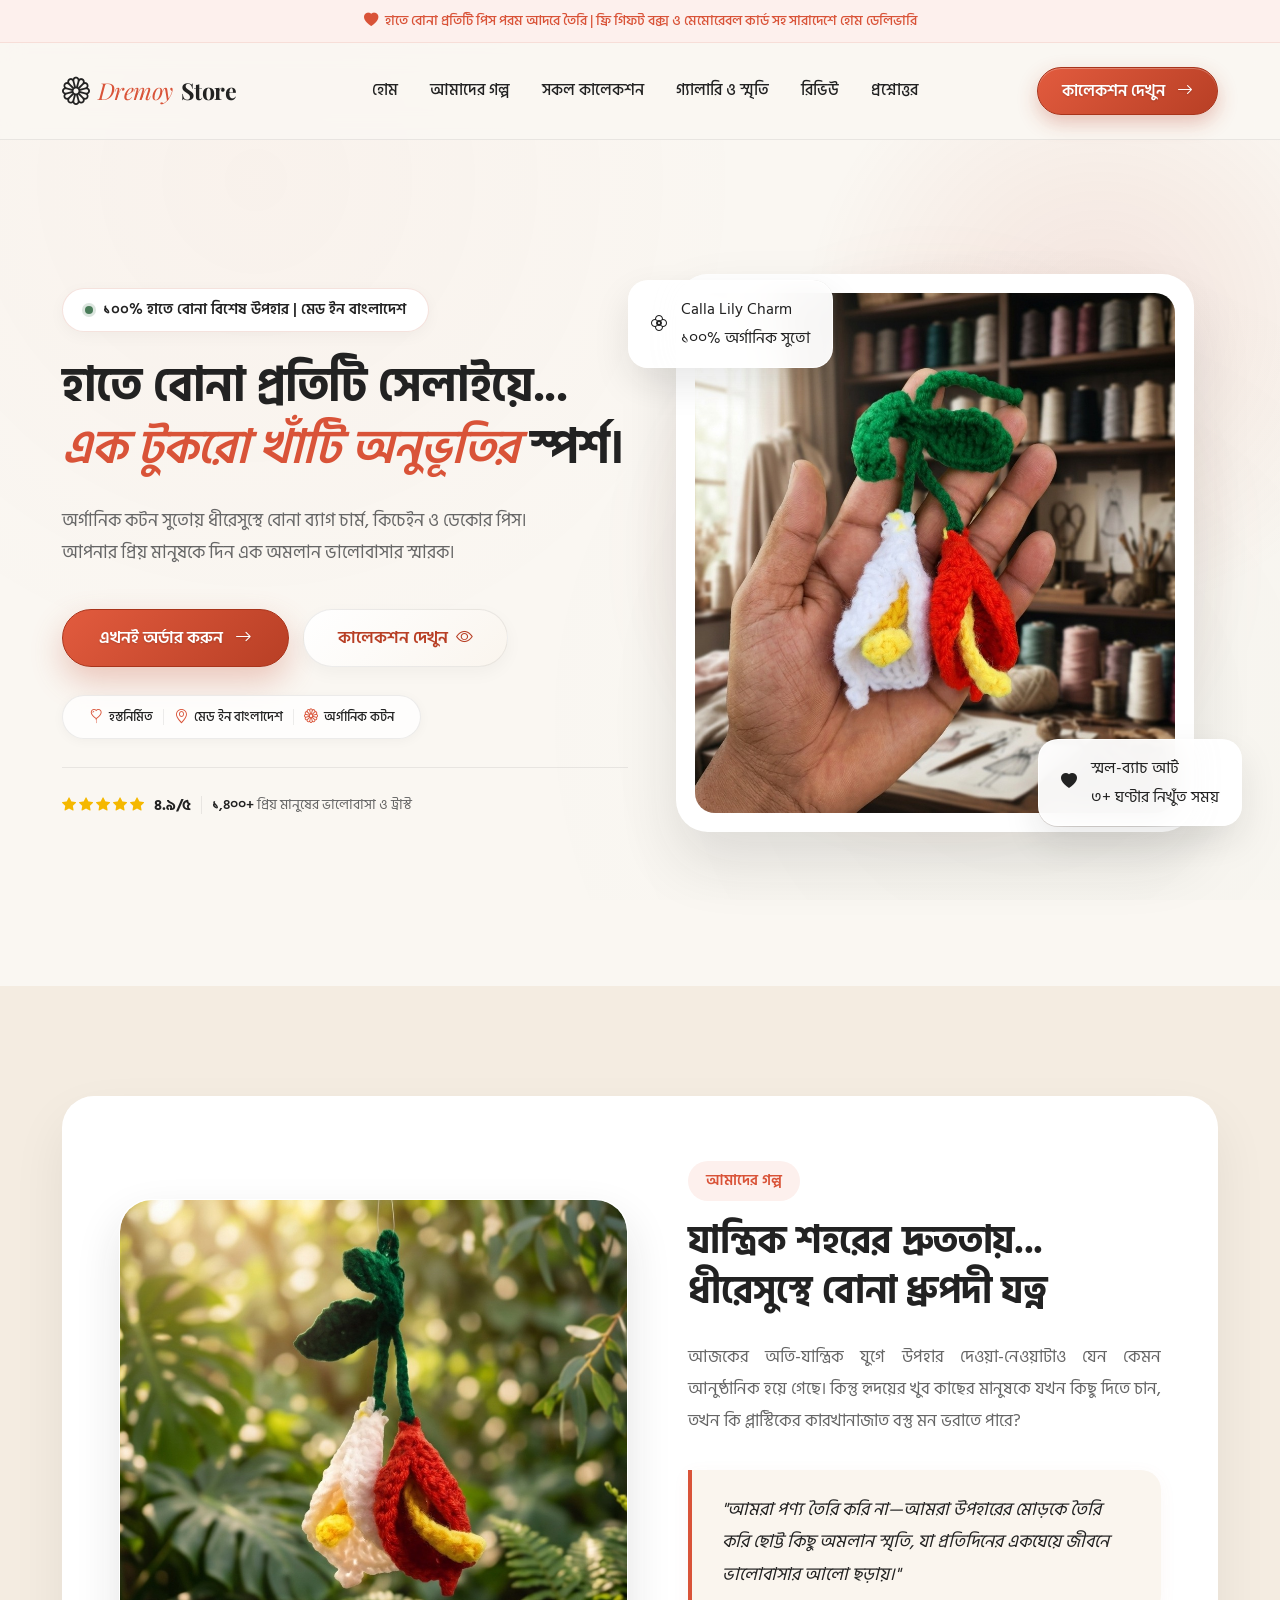
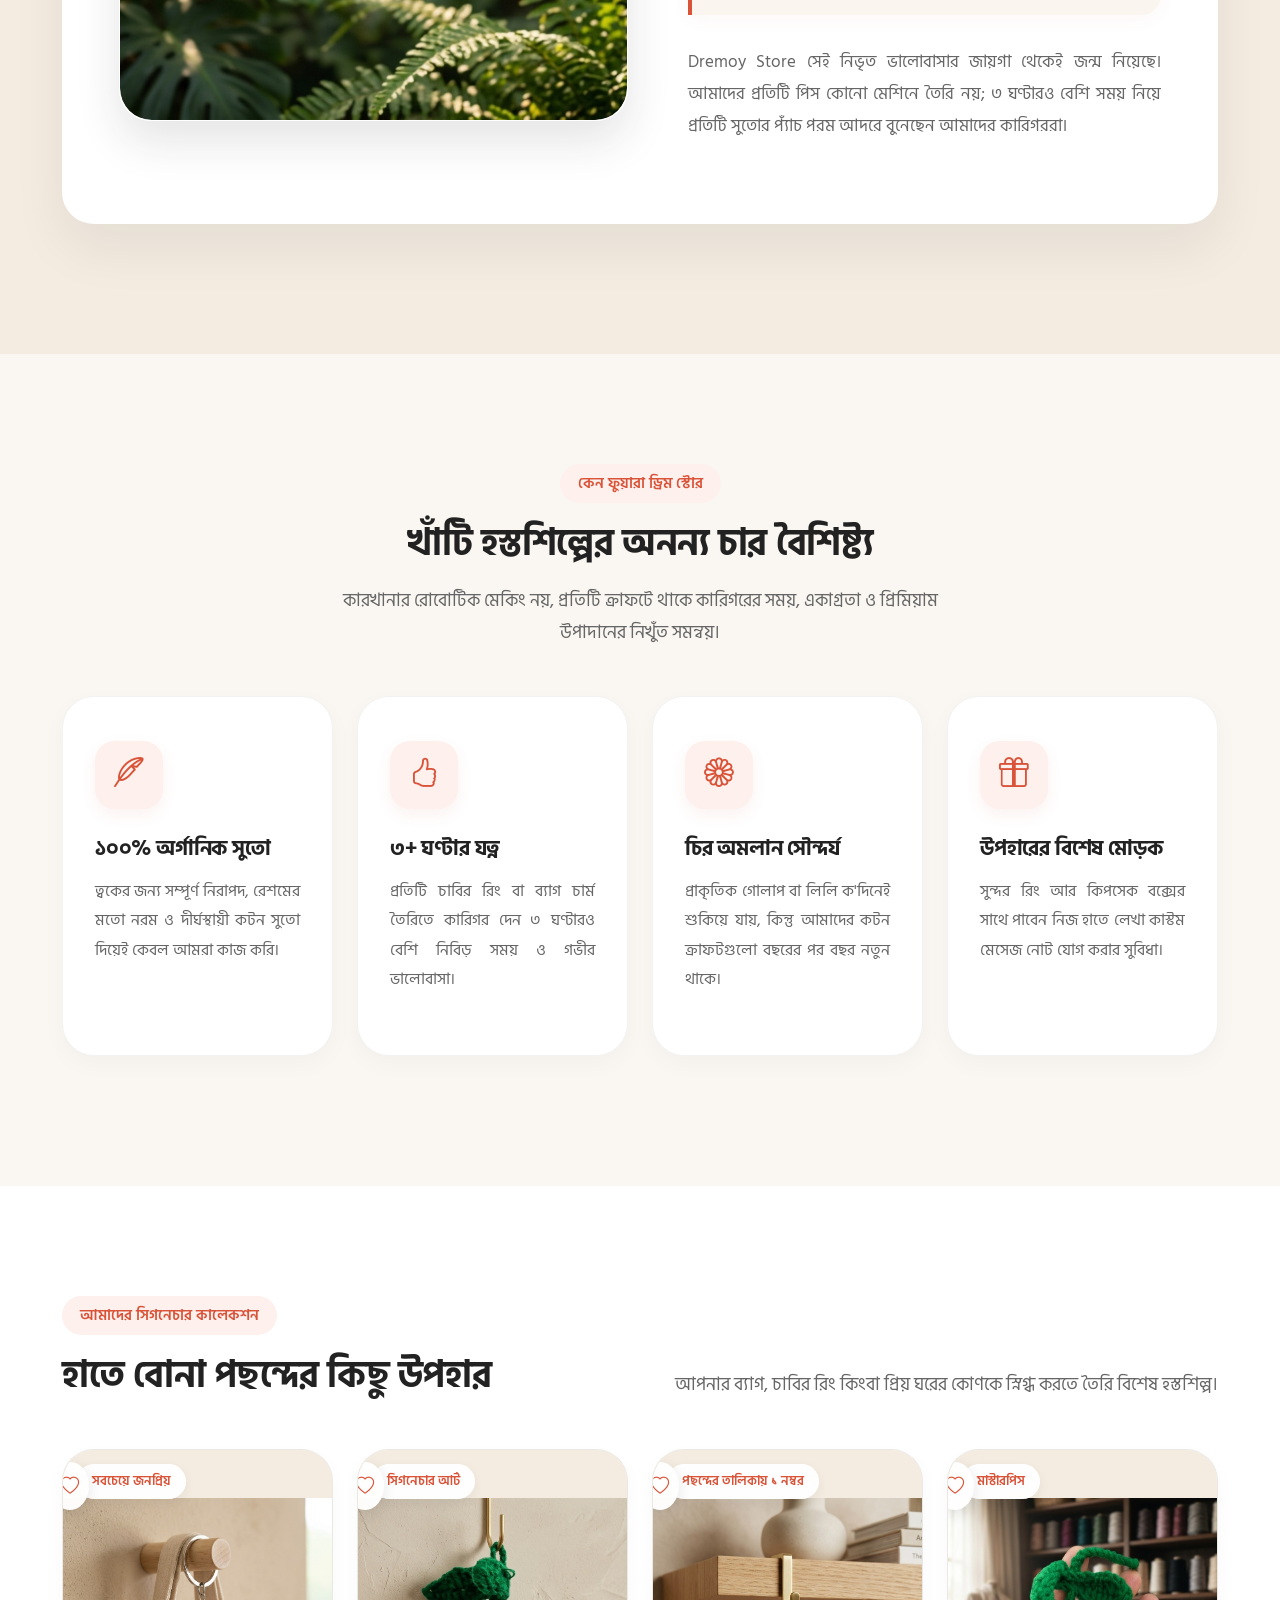
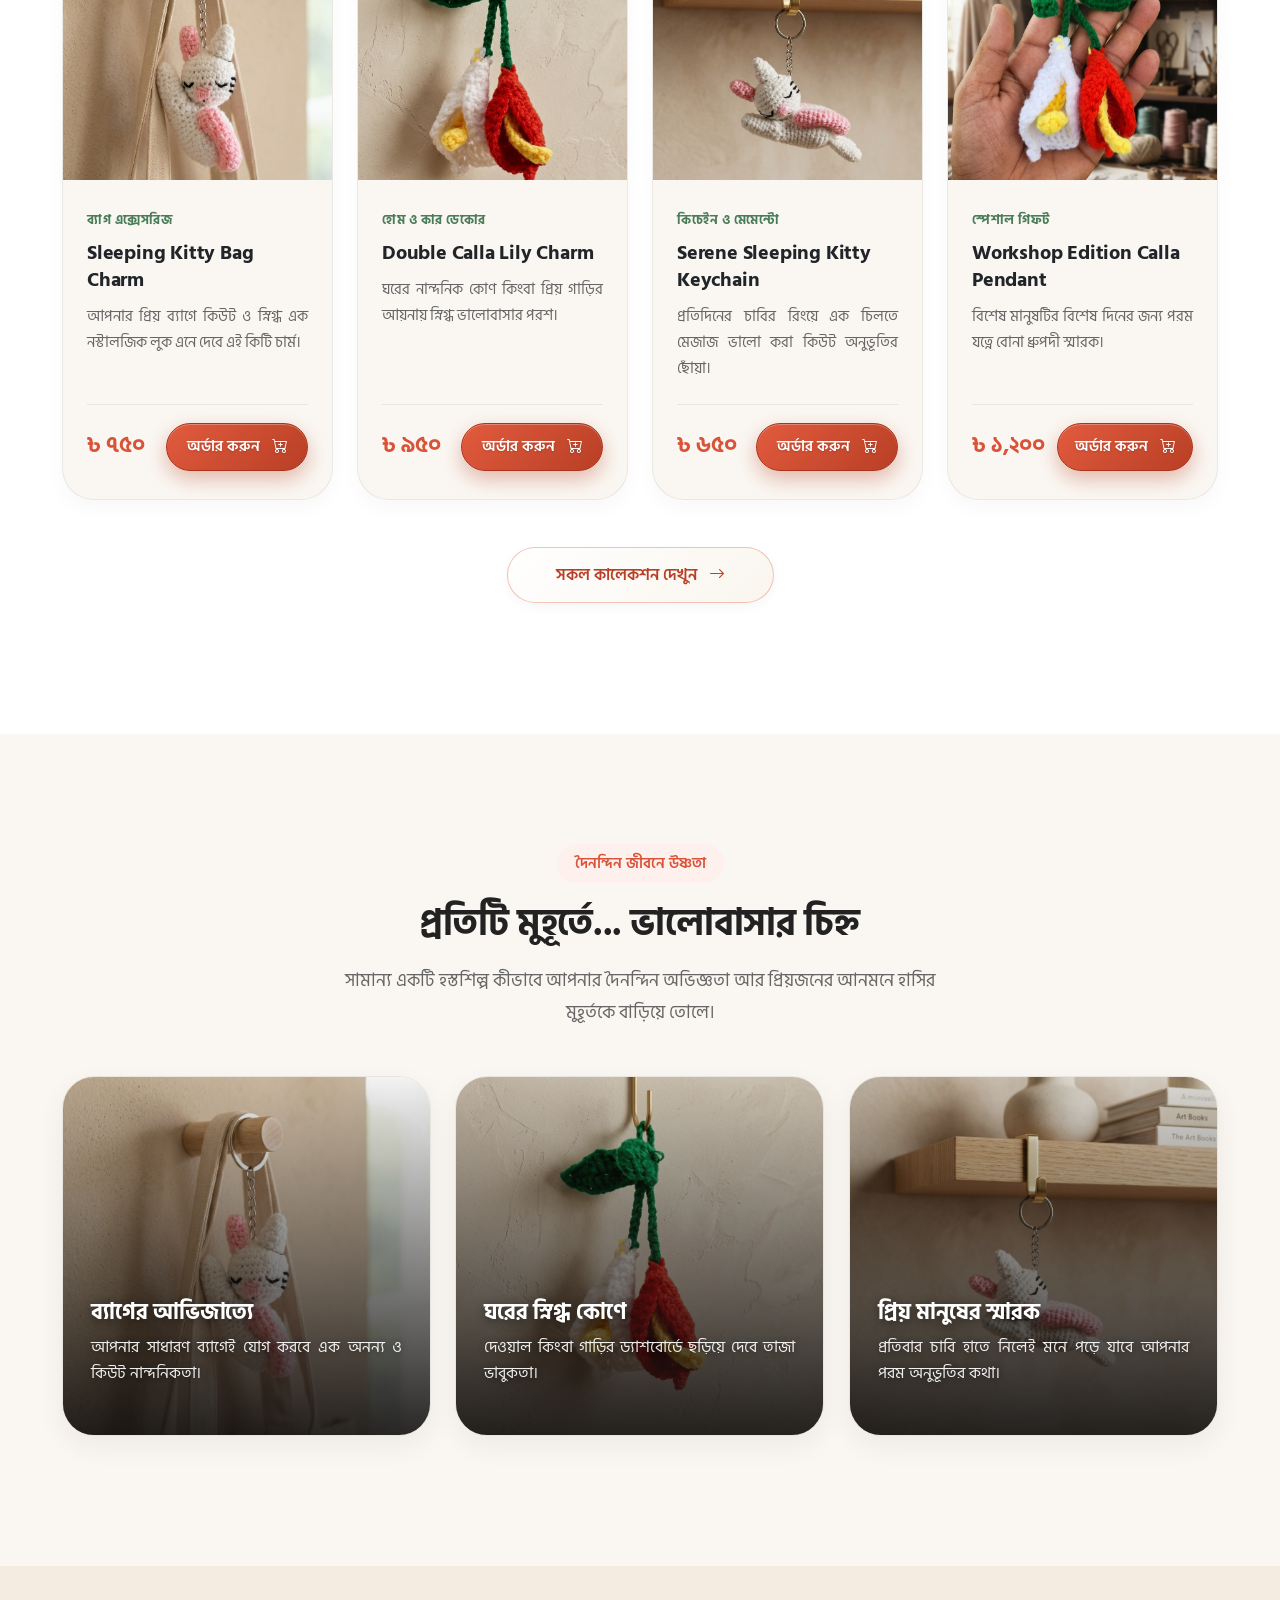
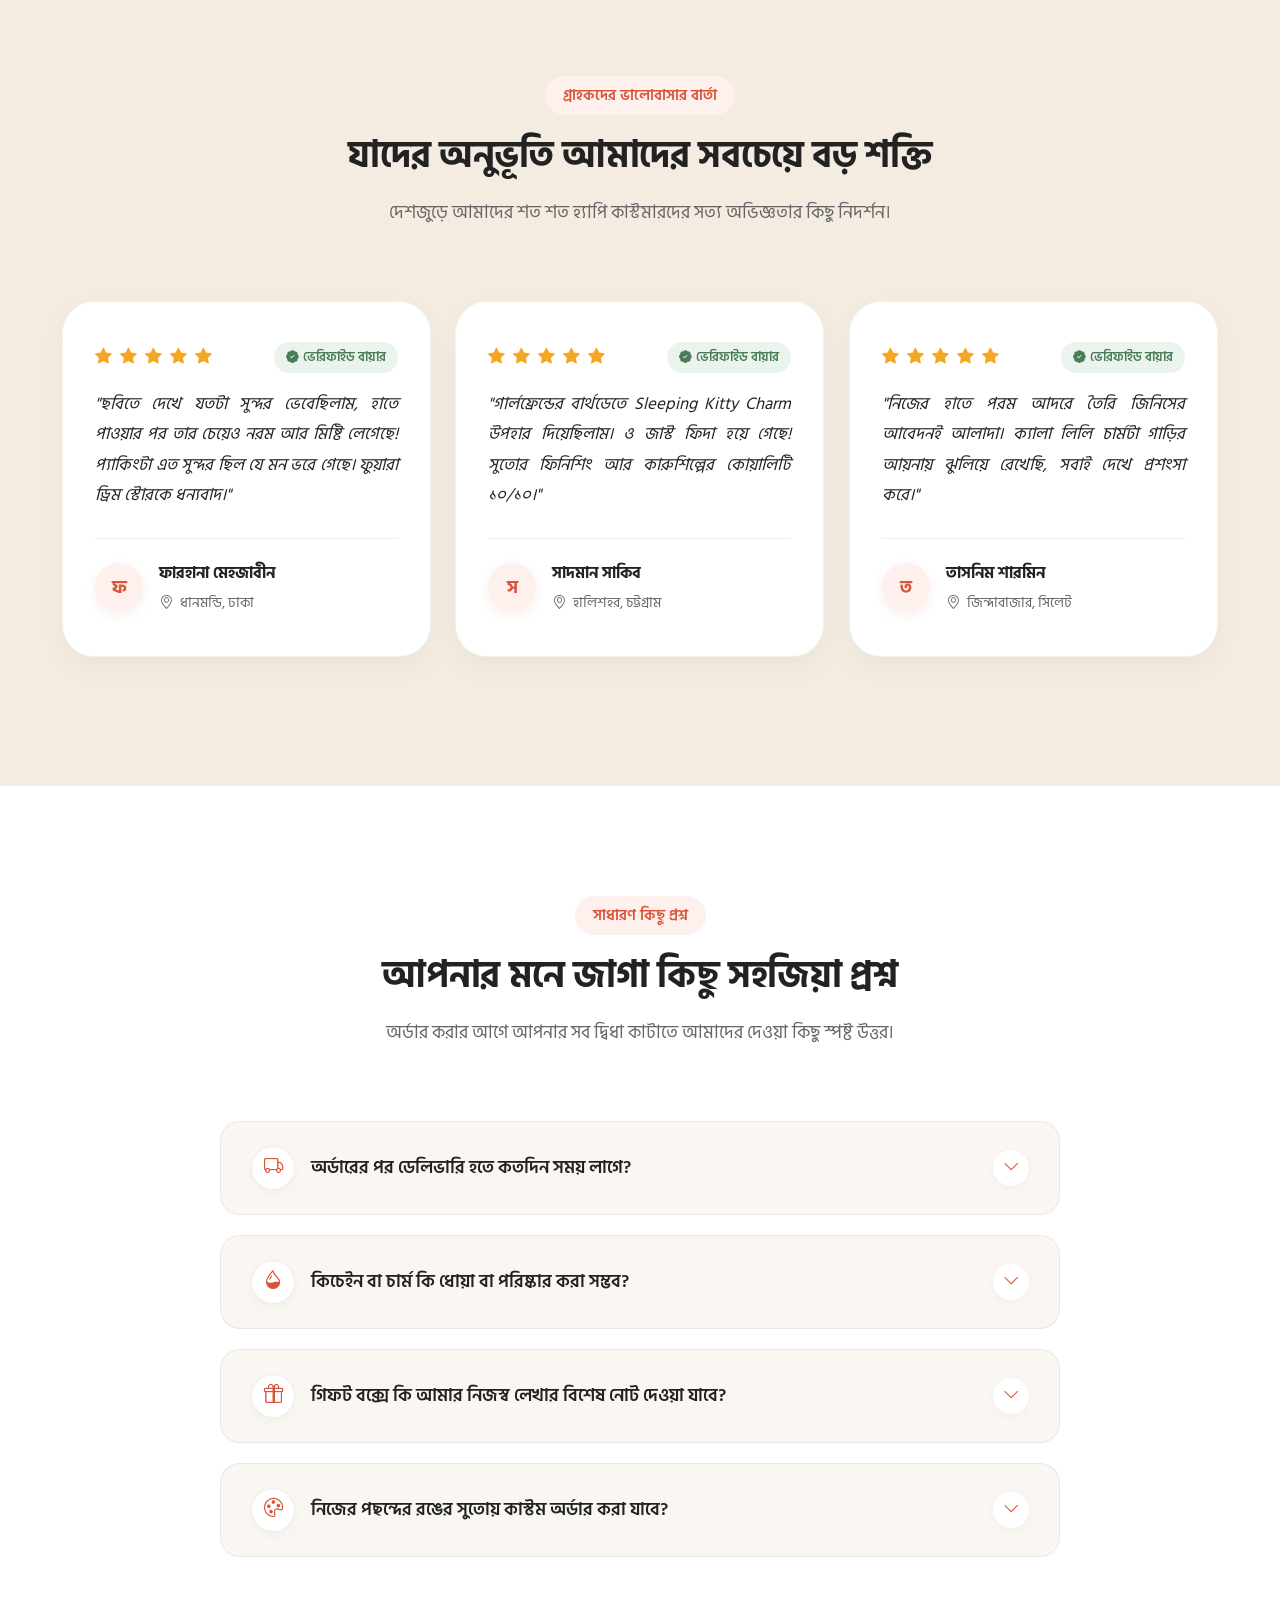
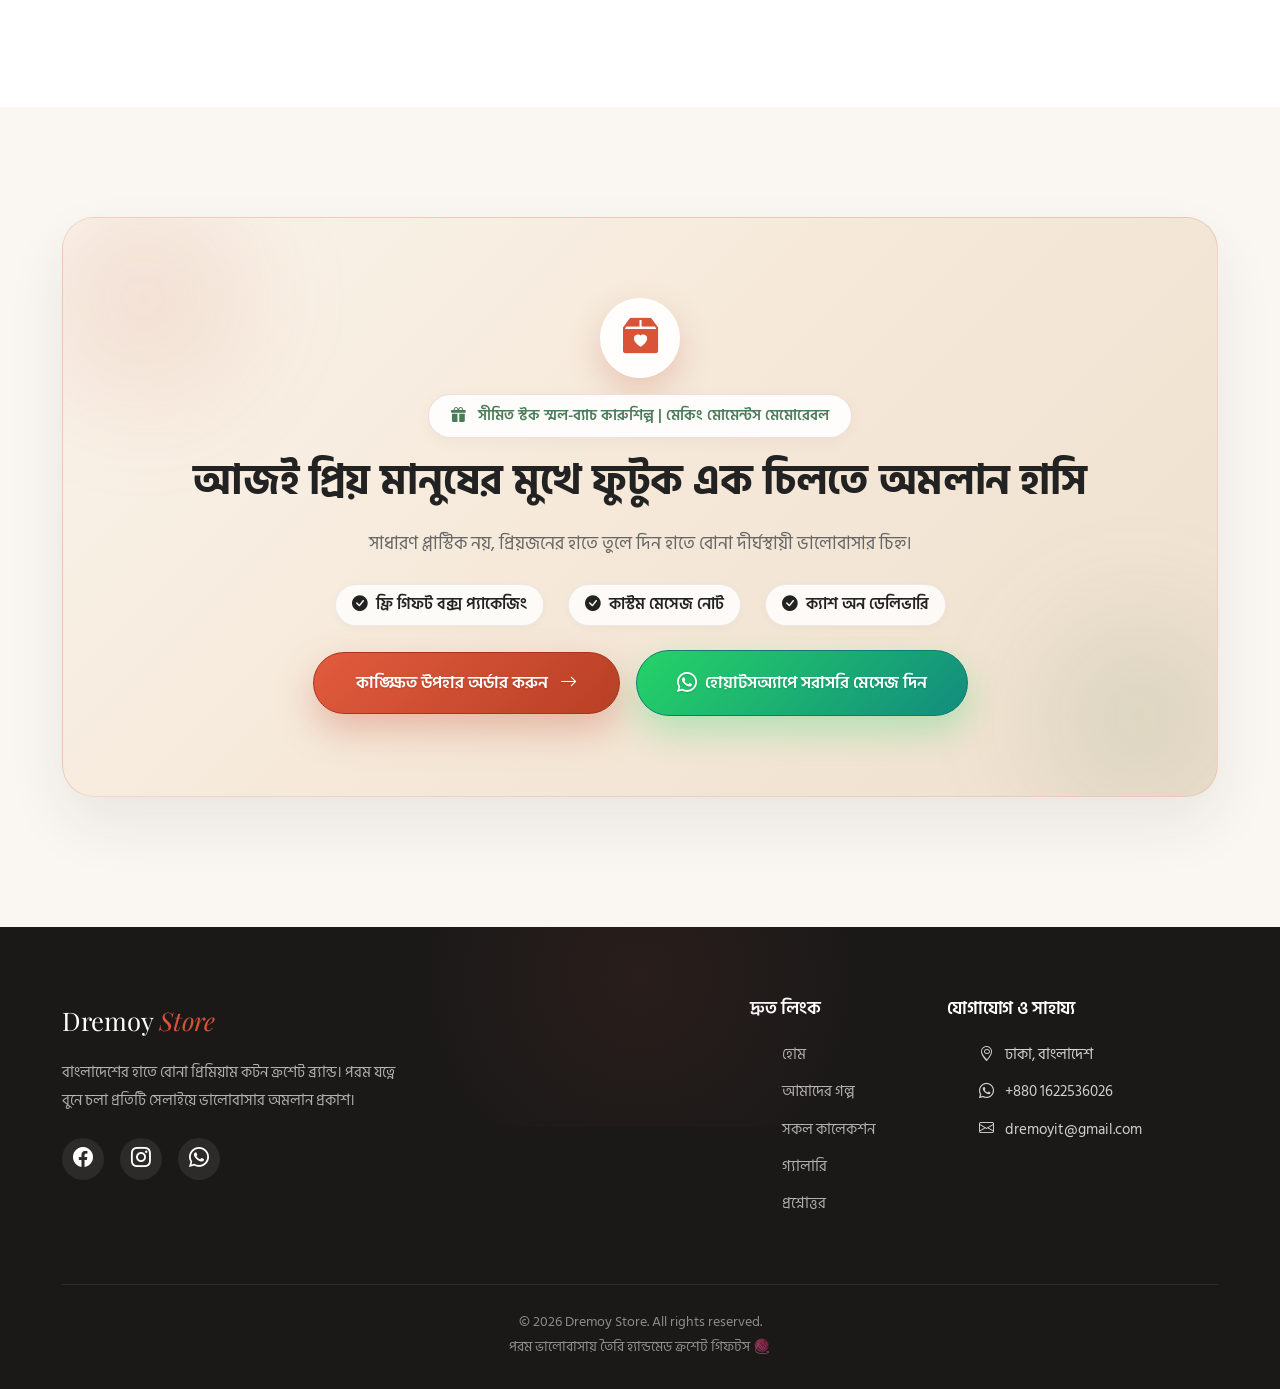
==== index.html @ 5aa5ff94 "Initial commit" ====
<!DOCTYPE html>
<html lang="bn">

<head>
  <meta charset="UTF-8">
  <meta name="viewport" content="width=device-width, initial-scale=1.0">
  <title> Dremoy Store — হাতে বোনা ভালোবাসার বিশেষ মেমেন্টো ও ক্রাফট গিফট</title>
  <meta name="description"
    content="Dremoy Store — বাংলাদেশের প্রিমিয়াম হ্যান্ডমেড ক্রশেট ব্র্যান্ড। অর্গানিক সুতো দিয়ে ভালোবাসায় বোনা চাবির রিং, ব্যাগ চার্ম ও ডেকোর পিস।">

  <!-- Bootstrap 5.3 CSS -->
  <link href="https://cdn.jsdelivr.net/npm/bootstrap@5.3.3/dist/css/bootstrap.min.css" rel="stylesheet">
  <!-- Bootstrap Icons -->
  <link href="https://cdn.jsdelivr.net/npm/bootstrap-icons@1.11.3/font/bootstrap-icons.min.css" rel="stylesheet">

  <!-- Custom Styles -->
  <link rel="stylesheet" href="assets/css/styles.css">
</head>

<body>

  <!-- Scroll Progress Indicator Bar -->
  <div id="scrollProgressBar" class="scroll-progress-bar"></div>

  <!-- Custom Glowing Heart Cursor (Desktop Only) -->
  <div id="customCursor" class="custom-cursor" aria-hidden="true"><i class="bi bi-heart-fill cursor-heart-icon"></i>
  </div>

  <!-- Premium Page Loader -->
  <div id="pageLoader" class="page-loader">
    <div class="loader-content text-center">
      <svg class="loader-svg" viewBox="0 0 100 100" fill="none" xmlns="http://www.w3.org/2000/svg">
        <path class="loader-yarn-path"
          d="M 50 15 C 30 15, 15 30, 15 50 C 15 70, 30 85, 50 85 C 70 85, 85 70, 85 50 C 85 30, 70 15, 50 15 Z M 50 25 C 60 25, 65 35, 50 50 C 35 65, 40 75, 50 75 C 60 75, 75 60, 50 50 C 25 40, 40 25, 50 25 Z" />
        <i class="bi bi-flower1 loader-flower-icon"></i>
      </svg>
      <p class="loader-text">ভালোবাসা দিয়ে তৈরি হচ্ছে...</p>
    </div>
  </div>

  <!-- Top Announcement Bar -->
  <div class="announcement-bar">
    <i class="bi bi-heart-fill me-1"></i> হাতে বোনা প্রতিটি পিস পরম আদরে তৈরি | ফ্রি গিফট বক্স ও মেমোরেবল কার্ড সহ
    সারাদেশে হোম ডেলিভারি
  </div>

  <!-- Navigation Bar -->
  <nav class="navbar navbar-expand-lg navbar-custom" aria-label="Main Navigation">
    <div class="container">
      <a class="navbar-brand navbar-brand-text d-flex align-items-center gap-2" href="index.html">
        <i class="bi bi-flower1 text-primary-color fs-3"></i>
        <span>Dremoy</span>Store
      </a>
      <button class="navbar-toggler border-0 shadow-none" type="button" data-bs-toggle="collapse"
        data-bs-target="#navbarContent" aria-controls="navbarContent" aria-expanded="false" aria-label="মেনু খুলুন">
        <i class="bi bi-list fs-2 text-dark"></i>
      </button>
      <div class="collapse navbar-collapse" id="navbarContent">
        <ul class="navbar-nav mx-auto mb-2 mb-lg-0">
          <li class="nav-item"><a class="nav-link nav-link-custom active" href="#hero">হোম</a></li>
          <li class="nav-item"><a class="nav-link nav-link-custom" href="#story">আমাদের গল্প</a></li>
          <li class="nav-item"><a class="nav-link nav-link-custom" href="#collection">সকল কালেকশন</a></li>
          <li class="nav-item"><a class="nav-link nav-link-custom" href="#gallery">গ্যালারি ও স্মৃতি</a></li>
          <li class="nav-item"><a class="nav-link nav-link-custom" href="#reviews">রিভিউ</a></li>
          <li class="nav-item"><a class="nav-link nav-link-custom" href="#faq">প্রশ্নোত্তর</a></li>
        </ul>
        <div class="d-flex align-items-center gap-3 mt-3 mt-lg-0">
          <a href="collection/index.html" class="btn btn-primary-custom py-2 px-4 fs-6">
            কালেকশন দেখুন <i class="bi bi-arrow-right ms-1"></i>
          </a>
        </div>
      </div>
    </div>
  </nav>

  <!-- Hero Section (Luxury Handmade Gift Experience) -->
  <section id="hero" class="hero-section">
    <div class="hero-bg-glow"></div>

    <div class="container">
      <div class="row align-items-center gy-5">
        <div class="col-lg-6 order-2 order-lg-1">
          <div class="badge-tag hero-fade-1 mb-4">
            <span class="dot"></span>
            ১০০% হাতে বোনা বিশেষ উপহার | মেড ইন বাংলাদেশ
          </div>

          <h1 class="hero-title hero-fade-2">
            হাতে বোনা প্রতিটি সেলাইয়ে...<br>
            <em>এক টুকরো খাঁটি অনুভূতির</em> স্পর্শ।
          </h1>

          <p class="hero-description hero-fade-3">
            অর্গানিক কটন সুতোয় ধীরেসুস্থে বোনা ব্যাগ চার্ম, কিচেইন ও ডেকোর পিস। আপনার প্রিয় মানুষকে দিন এক অমলান
            ভালোবাসার স্মারক।
          </p>

          <div class="hero-cta-group hero-fade-4">
            <button id="primarySignatureCta" class="btn-primary-custom btn-hero-primary btn-signature-cta">
              এখনই অর্ডার করুন <i class="bi bi-arrow-right ms-1"></i>
            </button>
            <a href="collection/index.html" class="btn-secondary-custom btn-hero-secondary">
              কালেকশন দেখুন <i class="bi bi-eye"></i>
            </a>
          </div>

          <!-- Handcrafted Badge Group -->
          <div class="handcrafted-badge-group hero-fade-5">
            <span class="handcrafted-tag"><i class="bi bi-balloon-heart"></i> হস্তনির্মিত</span>
            <span class="hb-sep"></span>
            <span class="handcrafted-tag"><i class="bi bi-geo-alt"></i> মেড ইন বাংলাদেশ</span>
            <span class="hb-sep"></span>
            <span class="handcrafted-tag"><i class="bi bi-flower1"></i> অর্গানিক কটন</span>
          </div>

          <!-- Social Proof Bar -->
          <div class="hero-social-proof hero-fade-6">
            <div class="social-proof-inner">
              <div class="rating-stars">
                <i class="bi bi-star-fill"></i>
                <i class="bi bi-star-fill"></i>
                <i class="bi bi-star-fill"></i>
                <i class="bi bi-star-fill"></i>
                <i class="bi bi-star-fill"></i>
              </div>
              <span class="rating-score">৪.৯/৫</span>
              <span class="social-proof-divider"></span>
              <span class="social-proof-text"><strong>১,৪০০+</strong> প্রিয় মানুষের ভালোবাসা ও ট্রাস্ট</span>
            </div>
          </div>
        </div>

        <div class="col-lg-6 order-1 order-lg-2">
          <div class="hero-image-wrapper mx-auto hero-fade-right">
            <!-- Glow behind image -->
            <div class="hero-image-glow"></div>

            <!-- Floating Badge 1 -->
            <div class="floating-badge floating-badge-1">
              <div class="badge-icon-box">
                <i class="bi bi-flower2"></i>
              </div>
              <div>
                <div class="badge-text-title">Calla Lily Charm</div>
                <div class="badge-text-sub">১০০% অর্গানিক সুতো</div>
              </div>
            </div>

            <!-- Hero Image Card -->
            <div class="hero-main-card">
              <img src="assets/images/handmade-in-hand.jpeg"
                alt="ফুয়ারা ড্রিম স্টোর হাতে বোনা কাস্টম ক্যালা লিলি ক্রশেট চার্ম" class="hero-main-img"
                loading="eager">
            </div>

            <!-- Floating Badge 2 -->
            <div class="floating-badge floating-badge-2">
              <div class="badge-icon-box accent-bg">
                <i class="bi bi-heart-fill"></i>
              </div>
              <div>
                <div class="badge-text-title">স্মল-ব্যাচ আর্ট</div>
                <div class="badge-text-sub">৩+ ঘণ্টার নিখুঁত সময়</div>
              </div>
            </div>
          </div>
        </div>
      </div>
    </div>
  </section>

  <!-- Brand Story Section (Editorial Luxury Storytelling) -->
  <section id="story" class="story-section section-padding">
    <div class="container">
      <div class="story-card story-fade-card">
        <div class="row align-items-center gy-5">
          <div class="col-lg-6 order-1 order-lg-1">
            <div class="story-img-wrapper">
              <img src="assets/images/hero-crochet-flower.jpeg" alt="কারিগরের হাতে পরম আদরে বোনা ক্যালা লিলি পেড্যান্ট"
                class="story-img" loading="lazy">
            </div>
          </div>
          <div class="col-lg-6 order-2 order-lg-2 ps-lg-5">
            <span class="section-label mb-3">আমাদের গল্প</span>
            <h2 class="section-title story-heading mb-4">যান্ত্রিক শহরের দ্রুততায়...<br>ধীরেসুস্থে বোনা ধ্রুপদী যত্ন
            </h2>
            <p class="story-paragraph mb-3">
              আজকের অতি-যান্ত্রিক যুগে উপহার দেওয়া-নেওয়াটাও যেন কেমন আনুষ্ঠানিক হয়ে গেছে। কিন্তু হৃদয়ের খুব কাছের
              মানুষকে যখন কিছু দিতে চান, তখন কি প্লাস্টিকের কারখানাজাত বস্তু মন ভরাতে পারে?
            </p>
            <div class="story-quote">
              "আমরা পণ্য তৈরি করি না—আমরা উপহারের মোড়কে তৈরি করি ছোট্ট কিছু অমলান স্মৃতি, যা প্রতিদিনের একঘেয়ে জীবনে
              ভালোবাসার আলো ছড়ায়।"
            </div>
            <p class="story-paragraph">
              Dremoy Store সেই নিভৃত ভালোবাসার জায়গা থেকেই জন্ম নিয়েছে। আমাদের প্রতিটি পিস কোনো মেশিনে তৈরি নয়; ৩
              ঘণ্টারও বেশি সময় নিয়ে প্রতিটি সুতোর প্যাঁচ পরম আদরে বুনেছেন আমাদের কারিগররা।
            </p>
          </div>
        </div>
      </div>
    </div>
  </section>

  <!-- Why Choose Us (Highlights) -->
  <section id="why-us" class="highlights-section section-padding">
    <div class="container">
      <div class="text-center mb-5 reveal-fade-up">
        <span class="section-label">কেন ফুয়ারা ড্রিম স্টোর</span>
        <h2 class="section-title">খাঁটি হস্তশিল্পের অনন্য চার বৈশিষ্ট্য</h2>
        <p class="section-subtitle mx-auto">
          কারখানার রোবোটিক মেকিং নয়, প্রতিটি ক্রাফটে থাকে কারিগরের সময়, একাগ্রতা ও প্রিমিয়াম উপাদানের নিখুঁত সমন্বয়।
        </p>
      </div>

      <div class="row g-4">
        <div class="col-md-6 col-lg-3 reveal-fade-up delay-1">
          <div class="highlight-card">
            <div class="highlight-icon-wrapper">
              <i class="bi bi-feather"></i>
            </div>
            <h3 class="highlight-card-title">১০০% অর্গানিক সুতো</h3>
            <p class="highlight-card-desc">
              ত্বকের জন্য সম্পূর্ণ নিরাপদ, রেশমের মতো নরম ও দীর্ঘস্থায়ী কটন সুতো দিয়েই কেবল আমরা কাজ করি।
            </p>
          </div>
        </div>

        <div class="col-md-6 col-lg-3 reveal-fade-up delay-2">
          <div class="highlight-card">
            <div class="highlight-icon-wrapper">
              <i class="bi bi-hand-thumbs-up"></i>
            </div>
            <h3 class="highlight-card-title">৩+ ঘণ্টার যত্ন</h3>
            <p class="highlight-card-desc">
              প্রতিটি চাবির রিং বা ব্যাগ চার্ম তৈরিতে কারিগর দেন ৩ ঘণ্টারও বেশি নিবিড় সময় ও গভীর ভালোবাসা।
            </p>
          </div>
        </div>

        <div class="col-md-6 col-lg-3 reveal-fade-up delay-3">
          <div class="highlight-card">
            <div class="highlight-icon-wrapper">
              <i class="bi bi-flower1"></i>
            </div>
            <h3 class="highlight-card-title">চির অমলান সৌন্দর্য</h3>
            <p class="highlight-card-desc">
              প্রাকৃতিক গোলাপ বা লিলি ক'দিনেই শুকিয়ে যায়, কিন্তু আমাদের কটন ক্রাফটগুলো বছরের পর বছর নতুন থাকে।
            </p>
          </div>
        </div>

        <div class="col-md-6 col-lg-3 reveal-fade-up delay-4">
          <div class="highlight-card">
            <div class="highlight-icon-wrapper">
              <i class="bi bi-gift"></i>
            </div>
            <h3 class="highlight-card-title">উপহারের বিশেষ মোড়ক</h3>
            <p class="highlight-card-desc">
              সুন্দর রিং আর কিপসেক বক্সের সাথে পাবেন নিজ হাতে লেখা কাস্টম মেসেজ নোট যোগ করার সুবিধা।
            </p>
          </div>
        </div>
      </div>
    </div>
  </section>

  <!-- Signature Collection Section (Featured 4 Products) -->
  <section id="collection" class="collection-section section-padding">
    <div class="container">
      <div class="d-flex flex-column flex-md-row align-items-md-end justify-content-between mb-5 reveal-fade-up">
        <div>
          <span class="section-label">আমাদের সিগনেচার কালেকশন</span>
          <h2 class="section-title mb-0">হাতে বোনা পছন্দের কিছু উপহার</h2>
        </div>
        <p class="section-subtitle mb-0 mt-3 mt-md-0">
          আপনার ব্যাগ, চাবির রিং কিংবা প্রিয় ঘরের কোণকে স্নিগ্ধ করতে তৈরি বিশেষ হস্তশিল্প।
        </p>
      </div>

      <div class="row g-4">
        <!-- Product 1: Cat on Bag -->
        <div class="col-sm-6 col-lg-3 reveal-fade-up delay-1">
          <div class="product-card">
            <div class="product-img-wrapper">
              <span class="product-badge">সবচেয়ে জনপ্রিয়</span>
              <button class="product-fav-btn" aria-label="উইশলিস্টে যুক্ত করুন"><i class="bi bi-heart"></i></button>
              <a href="product/sleeping-kitty-bag-charm/index.html">
                <img src="assets/images/cat-on-bag.jpeg" alt="ঘুমান্ত বিড়াল কটন ব্যাগ চার্ম" class="product-img"
                  loading="lazy">
              </a>
              <button class="product-quick-view" data-bs-toggle="modal" data-bs-target="#orderModal"
                data-product-name="Sleeping Kitty Bag Charm">
                দ্রুত দেখুন <i class="bi bi-eye ms-1"></i>
              </button>
            </div>
            <div class="product-info">
              <span class="product-category">ব্যাগ এক্সেসরিজ</span>
              <h3 class="product-title"><a href="product/sleeping-kitty-bag-charm/index.html"
                  class="text-dark text-decoration-none">Sleeping Kitty Bag Charm</a></h3>
              <p class="product-desc">আপনার প্রিয় ব্যাগে কিউট ও স্নিগ্ধ এক নস্টালজিক লুক এনে দেবে এই কিটি চার্ম।</p>
              <div class="product-price-row">
                <span class="product-price">৳ ৭৫০</span>
                <button class="btn btn-primary-custom py-2 px-3 fs-6" data-bs-toggle="modal"
                  data-bs-target="#orderModal" data-product-name="Sleeping Kitty Bag Charm">
                  অর্ডার করুন <i class="bi bi-cart-plus ms-1"></i>
                </button>
              </div>
            </div>
          </div>
        </div>

        <!-- Product 2: Crochet Flower Wall Charm -->
        <div class="col-sm-6 col-lg-3 reveal-fade-up delay-2">
          <div class="product-card">
            <div class="product-img-wrapper">
              <span class="product-badge">সিগনেচার আর্ট</span>
              <button class="product-fav-btn" aria-label="উইশলিস্টে যুক্ত করুন"><i class="bi bi-heart"></i></button>
              <a href="product/double-calla-lily-charm/index.html">
                <img src="assets/images/crochet-flower-wall.jpeg" alt="ডাবল ক্যালা লিলি ওয়াল ও কার চার্ম"
                  class="product-img" loading="lazy">
              </a>
              <button class="product-quick-view" data-bs-toggle="modal" data-bs-target="#orderModal"
                data-product-name="Double Calla Lily Charm">
                দ্রুত দেখুন <i class="bi bi-eye ms-1"></i>
              </button>
            </div>
            <div class="product-info">
              <span class="product-category">হোম ও কার ডেকোর</span>
              <h3 class="product-title"><a href="product/double-calla-lily-charm/index.html"
                  class="text-dark text-decoration-none">Double Calla Lily Charm</a></h3>
              <p class="product-desc">ঘরের নান্দনিক কোণ কিংবা প্রিয় গাড়ির আয়নায় স্নিগ্ধ ভালোবাসার পরশ।</p>
              <div class="product-price-row">
                <span class="product-price">৳ ৯৫০</span>
                <button class="btn btn-primary-custom py-2 px-3 fs-6" data-bs-toggle="modal"
                  data-bs-target="#orderModal" data-product-name="Double Calla Lily Charm">
                  অর্ডার করুন <i class="bi bi-cart-plus ms-1"></i>
                </button>
              </div>
            </div>
          </div>
        </div>

        <!-- Product 3: Sleeping Cat Keychain -->
        <div class="col-sm-6 col-lg-3 reveal-fade-up delay-3">
          <div class="product-card">
            <div class="product-img-wrapper">
              <span class="product-badge">পছন্দের তালিকায় ১ নম্বর</span>
              <button class="product-fav-btn" aria-label="উইশলিস্টে যুক্ত করুন"><i class="bi bi-heart"></i></button>
              <a href="product/serene-sleeping-kitty-keychain/index.html">
                <img src="assets/images/sleeping-cat-keychain.jpeg" alt="কিউট স্লিপিং কিটি কিচেইন" class="product-img"
                  loading="lazy">
              </a>
              <button class="product-quick-view" data-bs-toggle="modal" data-bs-target="#orderModal"
                data-product-name="Serene Sleeping Kitty Keychain">
                দ্রুত দেখুন <i class="bi bi-eye ms-1"></i>
              </button>
            </div>
            <div class="product-info">
              <span class="product-category">কিচেইন ও মেমেন্টো</span>
              <h3 class="product-title"><a href="product/serene-sleeping-kitty-keychain/index.html"
                  class="text-dark text-decoration-none">Serene Sleeping Kitty Keychain</a></h3>
              <p class="product-desc">প্রতিদিনের চাবির রিংয়ে এক চিলতে মেজাজ ভালো করা কিউট অনুভূতির ছোঁয়া।</p>
              <div class="product-price-row">
                <span class="product-price">৳ ৬৫০</span>
                <button class="btn btn-primary-custom py-2 px-3 fs-6" data-bs-toggle="modal"
                  data-bs-target="#orderModal" data-product-name="Serene Sleeping Kitty Keychain">
                  অর্ডার করুন <i class="bi bi-cart-plus ms-1"></i>
                </button>
              </div>
            </div>
          </div>
        </div>

        <!-- Product 4: Handcrafted Calla Lily in Hand -->
        <div class="col-sm-6 col-lg-3 reveal-fade-up delay-4">
          <div class="product-card">
            <div class="product-img-wrapper">
              <span class="product-badge">মাস্টারপিস</span>
              <button class="product-fav-btn" aria-label="উইশলিস্টে যুক্ত করুন"><i class="bi bi-heart"></i></button>
              <a href="product/workshop-edition-calla-pendant/index.html">
                <img src="assets/images/handmade-in-hand.jpeg" alt="আর্টিসানাল ক্যালা লিলি পেড্যান্ট"
                  class="product-img" loading="lazy">
              </a>
              <button class="product-quick-view" data-bs-toggle="modal" data-bs-target="#orderModal"
                data-product-name="Workshop Edition Calla Pendant">
                দ্রুত দেখুন <i class="bi bi-eye ms-1"></i>
              </button>
            </div>
            <div class="product-info">
              <span class="product-category">স্পেশাল গিফট</span>
              <h3 class="product-title"><a href="product/workshop-edition-calla-pendant/index.html"
                  class="text-dark text-decoration-none">Workshop Edition Calla Pendant</a></h3>
              <p class="product-desc">বিশেষ মানুষটির বিশেষ দিনের জন্য পরম যত্নে বোনা ধ্রুপদী স্মারক।</p>
              <div class="product-price-row">
                <span class="product-price">৳ ১,২০০</span>
                <button class="btn btn-primary-custom py-2 px-3 fs-6" data-bs-toggle="modal"
                  data-bs-target="#orderModal" data-product-name="Workshop Edition Calla Pendant">
                  অর্ডার করুন <i class="bi bi-cart-plus ms-1"></i>
                </button>
              </div>
            </div>
          </div>
        </div>
      </div>

      <!-- View All Products Link -->
      <div class="text-center mt-5">
        <a href="collection/index.html" class="btn btn-secondary-custom py-3 px-5 fs-6">
          সকল কালেকশন দেখুন <i class="bi bi-arrow-right ms-1"></i>
        </a>
      </div>
    </div>
  </section>

  <!-- Lifestyle & Gallery Section -->
  <section id="gallery" class="lifestyle-section section-padding">
    <div class="container">
      <div class="text-center mb-5 reveal-fade-up">
        <span class="section-label">দৈনন্দিন জীবনে উষ্ণতা</span>
        <h2 class="section-title">প্রতিটি মুহূর্তে... ভালোবাসার চিহ্ন</h2>
        <p class="section-subtitle mx-auto">
          সামান্য একটি হস্তশিল্প কীভাবে আপনার দৈনন্দিন অভিজ্ঞতা আর প্রিয়জনের আনমনে হাসির মুহূর্তকে বাড়িয়ে তোলে।
        </p>
      </div>

      <div class="row g-4">
        <div class="col-md-4 reveal-fade-up delay-1">
          <div class="lifestyle-card">
            <img src="assets/images/cat-on-bag.jpeg" alt="ব্যাগে ঝোলানো বিড়াল চার্ম" class="lifestyle-img"
              loading="lazy">
            <div class="lifestyle-overlay">
              <h3 class="lifestyle-title">ব্যাগের আভিজাত্যে</h3>
              <p class="lifestyle-desc">আপনার সাধারণ ব্যাগেই যোগ করবে এক অনন্য ও কিউট নান্দনিকতা।</p>
            </div>
          </div>
        </div>
        <div class="col-md-4 reveal-fade-up delay-2">
          <div class="lifestyle-card">
            <img src="assets/images/crochet-flower-wall.jpeg" alt="ঘরের কোণে ফুলের চার্ম" class="lifestyle-img"
              loading="lazy">
            <div class="lifestyle-overlay">
              <h3 class="lifestyle-title">ঘরের স্নিগ্ধ কোণে</h3>
              <p class="lifestyle-desc">দেওয়াল কিংবা গাড়ির ড্যাশবোর্ডে ছড়িয়ে দেবে তাজা ভাবুকতা।</p>
            </div>
          </div>
        </div>
        <div class="col-md-4 reveal-fade-up delay-3">
          <div class="lifestyle-card">
            <img src="assets/images/sleeping-cat-keychain.jpeg" alt="প্রিয় চাবিতে বিড়াল কিচেইন" class="lifestyle-img"
              loading="lazy">
            <div class="lifestyle-overlay">
              <h3 class="lifestyle-title">প্রিয় মানুষের স্মারক</h3>
              <p class="lifestyle-desc">প্রতিবার চাবি হাতে নিলেই মনে পড়ে যাবে আপনার পরম অনুভূতির কথা।</p>
            </div>
          </div>
        </div>
      </div>
    </div>
  </section>

  <!-- Customer Reviews Section (Social Proof) -->
  <section id="reviews" class="reviews-section section-padding">
    <div class="container">
      <div class="text-center mb-5 pb-2 reveal-fade-up">
        <span class="section-label">গ্রাহকদের ভালোবাসার বার্তা</span>
        <h2 class="section-title">যাদের অনুভূতি আমাদের সবচেয়ে বড় শক্তি</h2>
        <p class="section-subtitle mx-auto">
          দেশজুড়ে আমাদের শত শত হ্যাপি কাস্টমারদের সত্য অভিজ্ঞতার কিছু নিদর্শন।
        </p>
      </div>

      <div class="row g-4">
        <!-- Review 1 -->
        <div class="col-md-4 reveal-fade-up delay-1">
          <div class="review-card">
            <div>
              <div class="d-flex align-items-center justify-content-between mb-3">
                <div class="review-stars">
                  <i class="bi bi-star-fill"></i>
                  <i class="bi bi-star-fill"></i>
                  <i class="bi bi-star-fill"></i>
                  <i class="bi bi-star-fill"></i>
                  <i class="bi bi-star-fill"></i>
                </div>
                <span class="verified-badge"><i class="bi bi-patch-check-fill me-1"></i> ভেরিফাইড বায়ার</span>
              </div>
              <p class="review-text">
                "ছবিতে দেখে যতটা সুন্দর ভেবেছিলাম, হাতে পাওয়ার পর তার চেয়েও নরম আর মিষ্টি লেগেছে! প্যাকিংটা এত সুন্দর
                ছিল যে মন ভরে গেছে। ফুয়ারা ড্রিম স্টোরকে ধন্যবাদ।"
              </p>
            </div>
            <div class="review-author">
              <div class="author-avatar">ফ</div>
              <div>
                <div class="author-name">ফারহানা মেহজাবীন</div>
                <div class="author-location"><i class="bi bi-geo-alt me-1 text-primary-color"></i> ধানমন্ডি, ঢাকা</div>
              </div>
            </div>
          </div>
        </div>

        <!-- Review 2 -->
        <div class="col-md-4 reveal-fade-up delay-2">
          <div class="review-card">
            <div>
              <div class="d-flex align-items-center justify-content-between mb-3">
                <div class="review-stars">
                  <i class="bi bi-star-fill"></i>
                  <i class="bi bi-star-fill"></i>
                  <i class="bi bi-star-fill"></i>
                  <i class="bi bi-star-fill"></i>
                  <i class="bi bi-star-fill"></i>
                </div>
                <span class="verified-badge"><i class="bi bi-patch-check-fill me-1"></i> ভেরিফাইড বায়ার</span>
              </div>
              <p class="review-text">
                "গার্লফ্রেন্ডের বার্থডেতে Sleeping Kitty Charm উপহার দিয়েছিলাম। ও জাস্ট ফিদা হয়ে গেছে! সুতোর ফিনিশিং আর
                কারুশিল্পের কোয়ালিটি ১০/১০।"
              </p>
            </div>
            <div class="review-author">
              <div class="author-avatar">স</div>
              <div>
                <div class="author-name">সাদমান সাকিব</div>
                <div class="author-location"><i class="bi bi-geo-alt me-1 text-primary-color"></i> হালিশহর, চট্টগ্রাম
                </div>
              </div>
            </div>
          </div>
        </div>

        <!-- Review 3 -->
        <div class="col-md-4 reveal-fade-up delay-3">
          <div class="review-card">
            <div>
              <div class="d-flex align-items-center justify-content-between mb-3">
                <div class="review-stars">
                  <i class="bi bi-star-fill"></i>
                  <i class="bi bi-star-fill"></i>
                  <i class="bi bi-star-fill"></i>
                  <i class="bi bi-star-fill"></i>
                  <i class="bi bi-star-fill"></i>
                </div>
                <span class="verified-badge"><i class="bi bi-patch-check-fill me-1"></i> ভেরিফাইড বায়ার</span>
              </div>
              <p class="review-text">
                "নিজের হাতে পরম আদরে তৈরি জিনিসের আবেদনই আলাদা। ক্যালা লিলি চার্মটা গাড়ির আয়নায় ঝুলিয়ে রেখেছি, সবাই দেখে
                প্রশংসা করে।"
              </p>
            </div>
            <div class="review-author">
              <div class="author-avatar">ত</div>
              <div>
                <div class="author-name">তাসনিম শারমিন</div>
                <div class="author-location"><i class="bi bi-geo-alt me-1 text-primary-color"></i> জিন্দাবাজার, সিলেট
                </div>
              </div>
            </div>
          </div>
        </div>
      </div>
    </div>
  </section>

  <!-- FAQ Section (Luxury Accordion Experience) -->
  <section id="faq" class="faq-section section-padding">
    <div class="container">
      <div class="text-center mb-5 pb-2 reveal-fade-up">
        <span class="section-label">সাধারণ কিছু প্রশ্ন</span>
        <h2 class="section-title">আপনার মনে জাগা কিছু সহজিয়া প্রশ্ন</h2>
        <p class="section-subtitle mx-auto">
          অর্ডার করার আগে আপনার সব দ্বিধা কাটাতে আমাদের দেওয়া কিছু স্পষ্ট উত্তর।
        </p>
      </div>

      <div class="faq-container">
        <!-- Q1 -->
        <div class="faq-item reveal-fade-up delay-1">
          <button class="faq-button" aria-expanded="false">
            <span class="d-flex align-items-center gap-3">
              <span class="faq-topic-icon"><i class="bi bi-truck"></i></span>
              <span>অর্ডারের পর ডেলিভারি হতে কতদিন সময় লাগে?</span>
            </span>
            <span class="faq-icon-box"><i class="bi bi-chevron-down faq-icon"></i></span>
          </button>
          <div class="faq-answer">
            <div class="faq-answer-inner">
              ঢাকার ভেতরে সাধারণত ২ থেকে ৩ দিনের মধ্যে এবং ঢাকার বাইরে ৩ থেকে ৫ দিনের মধ্যে ক্যাশ অন ডেলিভারিতে হোম
              ডেলিভারি পেয়ে যাবেন।
            </div>
          </div>
        </div>

        <!-- Q2 -->
        <div class="faq-item reveal-fade-up delay-2">
          <button class="faq-button" aria-expanded="false">
            <span class="d-flex align-items-center gap-3">
              <span class="faq-topic-icon"><i class="bi bi-droplet-half"></i></span>
              <span>কিচেইন বা চার্ম কি ধোয়া বা পরিষ্কার করা সম্ভব?</span>
            </span>
            <span class="faq-icon-box"><i class="bi bi-chevron-down faq-icon"></i></span>
          </button>
          <div class="faq-answer">
            <div class="faq-answer-inner">
              হ্যাঁ! আমাদের প্রতিটি পিস ১০০% অর্গানিক কটন সুতো দিয়ে তৈরি। হালকা সাবান পানি বা শ্যাম্পু মিশিয়ে হাত দিয়ে
              ধুয়ে রোদে বা বাতাসে শুকাতে দিলেই আবার একদম নতুনের মতো হয়ে যায়।
            </div>
          </div>
        </div>

        <!-- Q3 -->
        <div class="faq-item reveal-fade-up delay-3">
          <button class="faq-button" aria-expanded="false">
            <span class="d-flex align-items-center gap-3">
              <span class="faq-topic-icon"><i class="bi bi-gift"></i></span>
              <span>গিফট বক্সে কি আমার নিজস্ব লেখার বিশেষ নোট দেওয়া যাবে?</span>
            </span>
            <span class="faq-icon-box"><i class="bi bi-chevron-down faq-icon"></i></span>
          </button>
          <div class="faq-answer">
            <div class="faq-answer-inner">
              অবশ্যই! আপনি যদি প্রিয় মানুষের উদ্দেশ্যে কোনো বিশেষ বার্তা দিতে চান, তবে অর্ডার ফর্মে সেটি লিখে দিলে আমরা
              একটি সুন্দর কার্ডে হাতে লিখে উপহারের সাথে দিয়ে দেব।
            </div>
          </div>
        </div>

        <!-- Q4 -->
        <div class="faq-item reveal-fade-up delay-4">
          <button class="faq-button" aria-expanded="false">
            <span class="d-flex align-items-center gap-3">
              <span class="faq-topic-icon"><i class="bi bi-palette"></i></span>
              <span>নিজের পছন্দের রঙের সুতোয় কাস্টম অর্ডার করা যাবে?</span>
            </span>
            <span class="faq-icon-box"><i class="bi bi-chevron-down faq-icon"></i></span>
          </button>
          <div class="faq-answer">
            <div class="faq-answer-inner">
              যেহেতু আমাদের প্রতিটি পিস অভিজ্ঞ কারিগররা নিজেদের হাতে বুনে থাকেন, তাই আপনার পছন্দের রঙ বা কম্বিনেশন
              অনুযায়ী কাস্টম অর্ডারের সুবিধা রয়েছে।
            </div>
          </div>
        </div>
      </div>
    </div>
  </section>

  <!-- Final Call to Action Section (Strong Conversion Experience) -->
  <section id="cta" class="cta-section section-padding">
    <div class="container">
      <div class="cta-card reveal-fade-up">
        <!-- Radial Ambient Glows -->
        <div class="cta-bg-glow cta-bg-glow-1"></div>
        <div class="cta-bg-glow cta-bg-glow-2"></div>

        <!-- Floating Gift Graphic Illustration -->
        <div class="cta-gift-illustration mb-3">
          <div class="cta-gift-circle">
            <i class="bi bi-box2-heart-fill"></i>
          </div>
        </div>

        <div class="cta-badge mb-3">
          <i class="bi bi-gift-fill me-1"></i> সীমিত স্টক স্মল-ব্যাচ কারুশিল্প | মেকিং মোমেন্টস মেমোরেবল
        </div>

        <h2 class="cta-title section-title fs-1 mb-3">
          আজই প্রিয় মানুষের মুখে ফুটুক এক চিলতে অমলান হাসি
        </h2>

        <p class="cta-subtitle section-subtitle mx-auto mb-4">
          সাধারণ প্লাস্টিক নয়, প্রিয়জনের হাতে তুলে দিন হাতে বোনা দীর্ঘস্থায়ী ভালোবাসার চিহ্ন।
        </p>

        <!-- Trust Points Row -->
        <div class="cta-trust-points mb-4 d-flex flex-wrap justify-content-center gap-3 gap-md-4">
          <span><i class="bi bi-check-circle-fill text-primary-color me-1"></i> ফ্রি গিফট বক্স প্যাকেজিং</span>
          <span><i class="bi bi-check-circle-fill text-primary-color me-1"></i> কাস্টম মেসেজ নোট</span>
          <span><i class="bi bi-check-circle-fill text-accent-color me-1"></i> ক্যাশ অন ডেলিভারি</span>
        </div>

        <div class="d-flex flex-wrap justify-content-center align-items-center gap-3">
          <button class="btn-primary-custom btn-cta-primary" data-bs-toggle="modal" data-bs-target="#orderModal">
            কাঙ্ক্ষিত উপহার অর্ডার করুন <i class="bi bi-arrow-right ms-1"></i>
          </button>
          <a href="https://wa.me/8801700000000?text=Hello%20Dremoy%20Dremoy%20Store!%20I%20want%20to%20know%20more%20about%20your%20crochet%20gifts."
            target="_blank" class="btn-whatsapp-custom btn-cta-whatsapp">
            <i class="bi bi-whatsapp fs-5"></i> হোয়াটসঅ্যাপে সরাসরি মেসেজ দিন
          </a>
        </div>
      </div>
    </div>
  </section>

  <!-- Quick Order Modal -->
  <div class="modal fade modal-custom" id="orderModal" tabindex="-1" aria-labelledby="orderModalLabel"
    aria-hidden="true">
    <div class="modal-dialog modal-dialog-centered">
      <div class="modal-content">
        <div class="modal-header">
          <h5 class="modal-title" id="orderModalLabel">
            <i class="bi bi-bag-check text-primary-color me-2"></i> দ্রুত অর্ডার বা প্রশ্ন করুন
          </h5>
          <button type="button" class="btn-close" data-bs-dismiss="modal" aria-label="বন্ধ করুন"></button>
        </div>
        <div class="modal-body p-4">
          <form id="quickOrderForm">
            <div class="mb-3">
              <label for="modalProductName" class="form-label fw-semibold">পছন্দের প্রোডাক্ট</label>
              <input type="text" class="form-control form-control-custom" id="modalProductName" readonly>
            </div>
            <div class="mb-3">
              <label for="customerName" class="form-label fw-semibold">আপনার নাম *</label>
              <input type="text" class="form-control form-control-custom" id="customerName"
                placeholder="যেমন: ফারহানা মেহজাবীন" required>
            </div>
            <div class="mb-3">
              <label for="customerPhone" class="form-label fw-semibold">মোবাইল নম্বর *</label>
              <input type="tel" class="form-control form-control-custom" id="customerPhone" placeholder="০১৭০০-০০০০০০"
                required>
            </div>
            <div class="mb-3">
              <label for="customerAddress" class="form-label fw-semibold">পূর্ণাঙ্গ ঠিকানা *</label>
              <textarea class="form-control form-control-custom" id="customerAddress" rows="2"
                placeholder="বাড়ি/রোড নম্বর, এলাকা, থানা ও জেলা" required></textarea>
            </div>
            <div class="mb-3">
              <label for="customerNote" class="form-label fw-semibold">বিশেষ উপহার মেসেজ (ঐচ্ছিক)</label>
              <input type="text" class="form-control form-control-custom" id="customerNote"
                placeholder="গিফট কার্ডে কি লেখা থাকবে?">
            </div>
            <div class="d-grid mt-4">
              <button type="submit" class="btn btn-primary-custom py-3 fs-6">
                হোয়াটসঅ্যাপে অর্ডার পাঠান <i class="bi bi-whatsapp ms-1"></i>
              </button>
            </div>
          </form>
        </div>
      </div>
    </div>
  </div>

  <!-- Toast Notification -->
  <div id="toastNotification" class="toast-custom">
    <i class="bi bi-check-circle-fill text-success fs-5"></i>
    <span id="toastText">উইশলিস্টে যুক্ত করা হয়েছে ❤️</span>
  </div>

  <!-- Signature Brand Interaction Modal/Overlay -->
  <div id="signatureAnimationOverlay" class="signature-overlay" aria-hidden="true">
    <div class="signature-overlay-backdrop"></div>
    <div class="signature-stage">
      <svg class="signature-svg" viewBox="0 0 400 300" fill="none" xmlns="http://www.w3.org/2000/svg">
        <!-- Step 2: Organic Cotton Yarn Path (Weaving) -->
        <path id="signatureYarnPath" class="signature-yarn"
          d="M -50 150 C 50 120, 80 180, 150 150 C 200 130, 220 170, 260 150 C 300 130, 350 180, 450 150" />

        <!-- Step 4: Handcrafted Heart Path -->
        <path id="signatureHeartPath" class="signature-heart"
          d="M 200 165 C 200 165, 155 130, 155 105 C 155 80, 175 65, 200 88 C 225 65, 245 80, 245 105 C 245 130, 200 165, 200 165 Z" />

        <!-- Step 5 & 6: Gift Box & Ribbon Elements -->
        <g id="signatureGiftBox" class="signature-gift">
          <!-- Box Base -->
          <rect id="giftBase" class="gift-base" x="150" y="130" width="100" height="70" rx="10" />
          <!-- Vertical Ribbon -->
          <rect id="giftRibbonV" class="gift-ribbon" x="192" y="130" width="16" height="70" />
          <!-- Box Lid -->
          <rect id="giftLid" class="gift-lid" x="142" y="114" width="116" height="20" rx="6" />
          <!-- Horizontal Ribbon on Lid -->
          <rect id="giftRibbonH" class="gift-ribbon-lid" x="192" y="114" width="16" height="20" />
          <!-- Ribbon Bow Loops -->
          <path id="giftBowLeft" class="gift-bow" d="M 194 114 C 175 95, 170 110, 194 114 Z" />
          <path id="giftBowRight" class="gift-bow" d="M 206 114 C 225 95, 230 110, 206 114 Z" />
        </g>

        <!-- Step 7: Warm Golden Sparkles Group -->
        <g id="signatureSparkles" class="signature-sparkles">
          <path class="sparkle sparkle-1"
            d="M 140 100 L 144 108 L 152 112 L 144 116 L 140 124 L 136 116 L 128 112 L 136 108 Z" fill="#F59E0B" />
          <path class="sparkle sparkle-2"
            d="M 260 90 L 263 96 L 269 99 L 263 102 L 260 108 L 257 102 L 251 99 L 257 96 Z" fill="#FBBF24" />
          <path class="sparkle sparkle-3" d="M 200 65 L 203 72 L 210 75 L 203 78 L 200 85 L 197 78 L 190 75 L 197 72 Z"
            fill="#F59E0B" />
        </g>
      </svg>

      <!-- Step 8: Emotional Message Display -->
      <div id="signatureMessage" class="signature-message-box">
        <p id="signatureText" class="signature-text"></p>
      </div>
    </div>
  </div>

  <!-- Lightbox Modal for Gallery Images -->
  <div id="galleryLightbox" class="lightbox-modal" tabindex="-1" aria-hidden="true">
    <div class="lightbox-backdrop"></div>
    <div class="lightbox-dialog">
      <button class="lightbox-close" aria-label="বন্ধ করুন"><i class="bi bi-x-lg"></i></button>
      <button class="lightbox-prev" aria-label="পূর্ববর্তী"><i class="bi bi-chevron-left"></i></button>
      <button class="lightbox-next" aria-label="পরবর্তী"><i class="bi bi-chevron-right"></i></button>
      <div class="lightbox-content">
        <img id="lightboxImg" src="" alt="Gallery Image" class="lightbox-img">
        <div id="lightboxCaption" class="lightbox-caption"></div>
      </div>
    </div>
  </div>

  <!-- Back to Top Floating Button -->
  <button id="backToTopBtn" class="back-to-top-btn" aria-label="উপরে যান">
    <svg class="top-yarn-svg" viewBox="0 0 40 40" fill="none" xmlns="http://www.w3.org/2000/svg">
      <circle class="top-yarn-circle" cx="20" cy="20" r="17" />
    </svg>
    <i class="bi bi-arrow-up"></i>
  </button>

  <!-- Footer -->
  <footer class="footer-custom">
    <div class="container">
      <div class="row gy-4">
        <div class="col-lg-4">
          <div class="footer-brand">
            Dremoy <span>Store</span>
          </div>
          <p class="footer-desc">
            বাংলাদেশের হাতে বোনা প্রিমিয়াম কটন ক্রশেট ব্র্যান্ড। পরম যত্নে বুনে চলা প্রতিটি সেলাইয়ে ভালোবাসার অমলান
            প্রকাশ।
          </p>
          <div class="footer-social d-flex gap-3">
            <a href="#" aria-label="Facebook"><i class="bi bi-facebook fs-5"></i></a>
            <a href="#" aria-label="Instagram"><i class="bi bi-instagram fs-5"></i></a>
            <a href="#" aria-label="WhatsApp"><i class="bi bi-whatsapp fs-5"></i></a>
          </div>
        </div>
        <div class="col-6 col-lg-2 ms-auto">
          <h4 class="footer-title">দ্রুত লিংক</h4>
          <ul class="footer-links">
            <li><a href="index.html">হোম</a></li>
            <li><a href="#story">আমাদের গল্প</a></li>
            <li><a href="collection/index.html">সকল কালেকশন</a></li>
            <li><a href="gallery/index.html">গ্যালারি</a></li>
            <li><a href="#faq">প্রশ্নোত্তর</a></li>
          </ul>
        </div>
        <div class="col-6 col-lg-3">
          <h4 class="footer-title">যোগাযোগ ও সাহায্য</h4>
          <ul class="footer-links">
            <li><i class="bi bi-geo-alt me-2"></i> ঢাকা, বাংলাদেশ</li>
            <li><i class="bi bi-whatsapp me-2"></i> +880 1622536026</li>
            <li><i class="bi bi-envelope me-2"></i> dremoyit@gmail.com</li>
          </ul>
        </div>
      </div>
      <div class="footer-bottom">
        <div>&copy; 2026 Dremoy Store. All rights reserved.</div>
        <div class="mt-2 mt-md-0">পরম ভালোবাসায় তৈরি হ্যান্ডমেড ক্রশেট গিফটস 🧶</div>
      </div>
    </div>
  </footer>

  <!-- Bootstrap JS -->
  <script src="https://cdn.jsdelivr.net/npm/bootstrap@5.3.3/dist/js/bootstrap.bundle.min.js"></script>
  <!-- Custom JS -->
  <script src="assets/js/script.js"></script>
</body>

</html>
---- assets/css/styles.css ----
/* ==========================================================================
   Dremoy Store — Premium Handmade Crochet Brand
   Brand Strategy & Editorial UX Design System
   ========================================================================== */

@import url('https://fonts.googleapis.com/css2?family=Hind+Siliguri:wght@300;400;500;600;700&family=Playfair+Display:ital,wght@0,400..900;1,400..900&family=Poppins:ital,wght@0,300;0,400;0,500;0,600;0,700&display=swap');

:root {
  --bg-main: #FAF7F2;
  --white: #FFFFFF;
  --surface-warm: #F4ECE1;
  --primary: #D95338;
  --primary-hover: #B53E24;
  --primary-subtle: #FDF0ED;
  --accent: #4A7C59;
  --accent-light: #EBF3ED;
  --text-dark: #222222;
  --text-muted: #666666;
  --border-light: rgba(34, 34, 34, 0.08);

  --font-bangla: 'Hind Siliguri', 'Poppins', sans-serif;
  --font-heading: 'Hind Siliguri', 'Playfair Display', Georgia, serif;
  --font-latin-serif: 'Playfair Display', Georgia, serif;

  --shadow-sm: 0 6px 18px rgba(34, 34, 34, 0.04);
  --shadow-md: 0 14px 32px rgba(34, 34, 34, 0.06);
  --shadow-lg: 0 22px 48px rgba(34, 34, 34, 0.09);
  --shadow-primary: 0 12px 28px rgba(217, 83, 56, 0.35);

  --radius-sm: 12px;
  --radius-md: 20px;
  --radius-lg: 32px;
  --radius-full: 9999px;

  --transition-smooth: all 0.4s cubic-bezier(0.16, 1, 0.3, 1);
  --transition-bounce: all 0.5s cubic-bezier(0.34, 1.56, 0.64, 1);
}

/* --- Base & Reset --- */
*, *::before, *::after {
  box-sizing: border-box;
  margin: 0;
  padding: 0;
}

html {
  scroll-behavior: smooth;
  font-size: 16px;
}

body {
  background-color: var(--bg-main);
  color: var(--text-dark);
  font-family: var(--font-bangla);
  font-weight: 400;
  line-height: 1.8;
  overflow-x: hidden;
  -webkit-font-smoothing: antialiased;
  -moz-osx-font-smoothing: grayscale;
}

h1, h2, h3, h4, h5, h6, .font-heading {
  font-family: var(--font-heading);
  color: var(--text-dark);
  font-weight: 600;
  line-height: 1.35;
  letter-spacing: -0.01em;
}

a {
  text-decoration: none;
  color: inherit;
  transition: var(--transition-smooth);
}

img {
  max-width: 100%;
  height: auto;
  display: block;
}

/* Accessible focus ring */
a:focus-visible, button:focus-visible, input:focus-visible, textarea:focus-visible {
  outline: 3px solid var(--primary);
  outline-offset: 3px;
  border-radius: 4px;
}

/* --- Announcement Bar --- */
.announcement-bar {
  background-color: var(--primary-subtle);
  color: var(--primary);
  font-size: 0.9rem;
  font-weight: 500;
  padding: 8px 16px;
  text-align: center;
  border-bottom: 1px solid rgba(201, 93, 69, 0.12);
}

/* --- Navigation Bar --- */
.navbar-custom {
  background-color: rgba(250, 247, 242, 0.92);
  backdrop-filter: blur(12px);
  -webkit-backdrop-filter: blur(12px);
  padding: 18px 0;
  position: sticky;
  top: 0;
  z-index: 1000;
  border-bottom: 1px solid var(--border-light);
  transition: var(--transition-smooth);
}

.navbar-brand-text {
  font-family: var(--font-latin-serif);
  font-size: 1.45rem;
  font-weight: 700;
  color: var(--text-dark);
  letter-spacing: -0.02em;
}

.navbar-brand-text span {
  color: var(--primary);
  font-weight: 400;
  font-style: italic;
}

.nav-link-custom {
  font-family: var(--font-bangla);
  font-weight: 500;
  font-size: 1.02rem;
  color: var(--text-dark);
  padding: 8px 16px !important;
  position: relative;
}

.nav-link-custom:hover, .nav-link-custom.active {
  color: var(--primary);
}

.nav-link-custom::after {
  content: '';
  position: absolute;
  bottom: 2px;
  left: 50%;
  width: 0;
  height: 2px;
  background-color: var(--primary);
  transition: var(--transition-smooth);
  transform: translateX(-50%);
  border-radius: 2px;
}

.nav-link-custom:hover::after, .nav-link-custom.active::after {
  width: 60%;
}

/* --- Buttons & UI Elements --- */
.btn-primary-custom {
  background: linear-gradient(135deg, #E25B3E 0%, #B83F25 100%);
  color: #FFFFFF !important;
  padding: 10px 24px;
  border-radius: var(--radius-full);
  font-family: var(--font-bangla);
  font-weight: 600;
  font-size: 0.95rem;
  line-height: 1.4;
  border: 1px solid #A8341B;
  box-shadow: inset 0 1px 0 rgba(255, 255, 255, 0.28), 0 8px 20px rgba(184, 63, 37, 0.3);
  display: inline-flex;
  align-items: center;
  justify-content: center;
  gap: 8px;
  transition: var(--transition-smooth);
  cursor: pointer;
  text-shadow: 0 1px 2px rgba(0, 0, 0, 0.15);
}

.btn-primary-custom:hover {
  background: linear-gradient(135deg, #EF684B 0%, #C7462B 100%);
  border-color: #B83F25;
  transform: translateY(-2px) scale(1.01);
  box-shadow: inset 0 1px 0 rgba(255, 255, 255, 0.35), 0 12px 28px rgba(184, 63, 37, 0.4);
  color: #FFFFFF !important;
}

.btn-secondary-custom {
  background: linear-gradient(135deg, #FFFFFF 0%, #FAF5EE 100%);
  color: #B83F25 !important;
  padding: 10px 24px;
  border-radius: var(--radius-full);
  font-family: var(--font-bangla);
  font-weight: 600;
  font-size: 0.95rem;
  line-height: 1.4;
  border: 1.5px solid rgba(226, 91, 62, 0.35);
  display: inline-flex;
  align-items: center;
  justify-content: center;
  gap: 8px;
  box-shadow: 0 4px 12px rgba(34, 34, 34, 0.04);
  transition: var(--transition-smooth);
  cursor: pointer;
}

.btn-secondary-custom:hover {
  border-color: #B83F25;
  background: linear-gradient(135deg, #FFF9F3 0%, #F5ECE0 100%);
  color: #9C2E17 !important;
  transform: translateY(-2px);
  box-shadow: 0 8px 18px rgba(184, 63, 37, 0.14);
}

.btn-whatsapp-custom {
  background: linear-gradient(135deg, #25D366 0%, #128C7E 100%);
  color: #FFFFFF !important;
  padding: 10px 24px;
  border-radius: var(--radius-full);
  font-family: var(--font-bangla);
  font-weight: 600;
  font-size: 0.95rem;
  line-height: 1.4;
  border: 1px solid #0F7A6E;
  display: inline-flex;
  align-items: center;
  justify-content: center;
  gap: 8px;
  box-shadow: inset 0 1px 0 rgba(255, 255, 255, 0.3), 0 8px 20px rgba(18, 140, 126, 0.3);
  transition: var(--transition-smooth);
  cursor: pointer;
  text-shadow: 0 1px 2px rgba(0, 0, 0, 0.15);
}

.btn-whatsapp-custom:hover {
  background: linear-gradient(135deg, #2BF075 0%, #15A090 100%);
  border-color: #128C7E;
  transform: translateY(-2px) scale(1.01);
  box-shadow: inset 0 1px 0 rgba(255, 255, 255, 0.4), 0 12px 28px rgba(18, 140, 126, 0.4);
  color: #FFFFFF !important;
}

/* --- Section Utilities --- */
.section-padding {
  padding: 90px 0;
}

.section-label {
  display: inline-block;
  font-family: var(--font-bangla);
  font-size: 0.95rem;
  font-weight: 600;
  color: var(--primary);
  background-color: var(--primary-subtle);
  padding: 6px 18px;
  border-radius: var(--radius-full);
  margin-bottom: 16px;
}

.section-title {
  font-size: 2.3rem;
  font-weight: 700;
  margin-bottom: 16px;
  color: var(--text-dark);
}

.section-subtitle {
  font-size: 1.1rem;
  color: var(--text-muted);
  max-width: 620px;
}

/* --- Hero Section (Redesigned Luxury Experience) --- */
.hero-section {
  padding: 110px 0 130px 0;
  position: relative;
  overflow: hidden;
}

.hero-bg-glow {
  position: absolute;
  top: -120px;
  right: -120px;
  width: 600px;
  height: 600px;
  background: radial-gradient(circle, rgba(201, 93, 69, 0.12) 0%, rgba(250, 247, 242, 0) 70%);
  z-index: -1;
  pointer-events: none;
}

.hero-image-glow {
  position: absolute;
  top: 50%;
  left: 50%;
  width: 110%;
  height: 110%;
  transform: translate(-50%, -50%);
  background: radial-gradient(circle, rgba(201, 93, 69, 0.15) 0%, rgba(250, 247, 242, 0) 70%);
  z-index: 1;
  pointer-events: none;
  filter: blur(20px);
}

.badge-tag {
  display: inline-flex;
  align-items: center;
  gap: 10px;
  padding: 8px 22px;
  background-color: var(--white);
  border: 1px solid rgba(201, 93, 69, 0.18);
  border-radius: var(--radius-full);
  font-size: 0.92rem;
  font-weight: 600;
  color: var(--text-dark);
  box-shadow: 0 4px 16px rgba(34, 34, 34, 0.04);
}

.badge-tag .dot {
  width: 8px;
  height: 8px;
  background-color: var(--accent);
  border-radius: 50%;
  box-shadow: 0 0 0 3px rgba(74, 124, 89, 0.2);
}

.hero-title {
  font-size: 2.95rem;
  font-weight: 700;
  line-height: 1.32;
  margin-bottom: 24px;
  letter-spacing: -0.015em;
}

.hero-title em {
  font-family: var(--font-heading);
  font-style: italic;
  color: var(--primary);
  font-weight: 600;
}

.hero-description {
  font-size: 1.12rem;
  color: var(--text-muted);
  margin-bottom: 40px;
  max-width: 480px;
  line-height: 1.8;
}

.btn-hero-primary {
  padding: 16px 36px;
  font-size: 1.05rem;
  box-shadow: 0 14px 32px rgba(201, 93, 69, 0.32);
  transition: all 0.4s cubic-bezier(0.16, 1, 0.3, 1);
}

.btn-hero-primary:hover {
  transform: translateY(-4px) scale(1.02);
  box-shadow: 0 20px 42px rgba(201, 93, 69, 0.42);
}

.btn-hero-secondary {
  padding: 16px 34px;
  font-size: 1.05rem;
  background-color: var(--white);
  border: 1.5px solid var(--border-light);
  box-shadow: var(--shadow-sm);
  transition: all 0.4s cubic-bezier(0.16, 1, 0.3, 1);
}

.btn-hero-secondary:hover {
  border-color: var(--text-dark);
  transform: translateY(-3px);
  box-shadow: var(--shadow-md);
}

/* Hero CTA Group */
.hero-cta-group {
  display: flex;
  flex-wrap: wrap;
  align-items: center;
  gap: 14px;
  margin-bottom: 4px;
}

/* Handcrafted Badges */
.handcrafted-badge-group {
  display: flex;
  flex-wrap: wrap;
  align-items: center;
  gap: 0;
  margin-top: 28px;
  background: rgba(255,255,255,0.75);
  border: 1px solid var(--border-light);
  border-radius: var(--radius-full);
  padding: 6px 16px;
  width: fit-content;
  backdrop-filter: blur(10px);
  box-shadow: 0 2px 12px rgba(34,34,34,0.04);
}

.handcrafted-tag {
  display: inline-flex;
  align-items: center;
  gap: 6px;
  background: none;
  border: none;
  padding: 2px 10px;
  border-radius: 0;
  font-size: 0.84rem;
  font-weight: 500;
  color: var(--text-dark);
  white-space: nowrap;
}

.handcrafted-tag i {
  color: var(--primary);
  font-size: 0.9rem;
}

.hb-sep {
  display: inline-block;
  width: 1px;
  height: 16px;
  background-color: var(--border-light);
  flex-shrink: 0;
}

.hero-social-proof {
  margin-top: 28px;
  padding-top: 24px;
  border-top: 1px solid var(--border-light);
}

/* Hide the old duplicate d-flex social proof structure inside hero-social-proof */
.hero-social-proof > .d-flex,
.hero-social-proof > div.social-proof-text {
  display: none !important;
}

.social-proof-inner {
  display: flex;
  align-items: center;
  gap: 10px;
  flex-wrap: wrap;
}

.rating-stars {
  display: flex;
  align-items: center;
  gap: 3px;
  color: #F5B800;
  font-size: 0.88rem;
}

.rating-score {
  font-family: var(--font-bangla);
  font-weight: 700;
  font-size: 0.95rem;
  color: var(--text-dark);
  letter-spacing: -0.01em;
}

.social-proof-divider {
  display: inline-block;
  width: 1px;
  height: 18px;
  background-color: var(--border-light);
  flex-shrink: 0;
}

.social-proof-text {
  font-family: var(--font-bangla);
  font-size: 0.9rem;
  color: var(--text-muted);
  line-height: 1.4;
}

.social-proof-text strong {
  color: var(--text-dark);
  font-weight: 600;
}

.hero-image-wrapper {
  position: relative;
  padding: 24px;
}

.hero-main-card {
  background-color: var(--white);
  border-radius: var(--radius-lg);
  padding: 18px;
  box-shadow: 0 30px 60px rgba(34, 34, 34, 0.12);
  position: relative;
  z-index: 2;
  overflow: hidden;
  border: 1px solid rgba(255, 255, 255, 0.8);
  animation: heroFloatImage 6s ease-in-out infinite;
}

.hero-main-img {
  width: 100%;
  height: 520px;
  object-fit: cover;
  border-radius: var(--radius-md);
  transition: var(--transition-smooth);
}

.hero-main-card:hover .hero-main-img {
  transform: scale(1.03);
}

/* Luxury Floating Badges */
.floating-badge {
  position: absolute;
  background: rgba(255, 255, 255, 0.95);
  backdrop-filter: blur(16px);
  -webkit-backdrop-filter: blur(16px);
  padding: 14px 22px;
  border-radius: var(--radius-md);
  box-shadow: 0 16px 36px rgba(34, 34, 34, 0.1);
  border: 1.5px solid rgba(255, 255, 255, 0.9);
  display: flex;
  align-items: center;
  gap: 14px;
  z-index: 10;
  transition: var(--transition-smooth);
}

.floating-badge-1 {
  top: 30px;
  left: -24px;
  animation: heroFloatBadge1 5s ease-in-out infinite;
}

.floating-badge-2 {
  bottom: 30px;
  right: -24px;
  animation: heroFloatBadge2 5.5s ease-in-out infinite;
}

/* Animations */
@keyframes heroFloatImage {
  0%, 100% { transform: translateY(0); }
  50% { transform: translateY(-10px); }
}

@keyframes heroFloatBadge1 {
  0%, 100% { transform: translateY(0); }
  50% { transform: translateY(-8px); }
}

@keyframes heroFloatBadge2 {
  0%, 100% { transform: translateY(0); }
  50% { transform: translateY(8px); }
}

/* Hero Entrance Animations */
.hero-fade-1 { animation: heroFadeUp 0.7s cubic-bezier(0.16, 1, 0.3, 1) 0.1s both; }
.hero-fade-2 { animation: heroFadeUp 0.7s cubic-bezier(0.16, 1, 0.3, 1) 0.2s both; }
.hero-fade-3 { animation: heroFadeUp 0.7s cubic-bezier(0.16, 1, 0.3, 1) 0.3s both; }
.hero-fade-4 { animation: heroFadeUp 0.7s cubic-bezier(0.16, 1, 0.3, 1) 0.4s both; }
.hero-fade-5 { animation: heroFadeUp 0.7s cubic-bezier(0.16, 1, 0.3, 1) 0.5s both; }
.hero-fade-6 { animation: heroFadeUp 0.7s cubic-bezier(0.16, 1, 0.3, 1) 0.6s both; }
.hero-fade-right { animation: heroFadeRight 0.9s cubic-bezier(0.16, 1, 0.3, 1) 0.2s both; }

@keyframes heroFadeUp {
  from {
    opacity: 0;
    transform: translateY(28px);
  }
  to {
    opacity: 1;
    transform: translateY(0);
  }
}

@keyframes heroFadeRight {
  from {
    opacity: 0;
    transform: translateX(30px);
  }
  to {
    opacity: 1;
    transform: translateX(0);
  }
}

/* --- Story Section (Editorial Luxury Storytelling) --- */
.story-section {
  background-color: var(--surface-warm);
  padding: 110px 0 130px 0;
  position: relative;
}

.story-card {
  background-color: var(--white);
  border-radius: var(--radius-lg);
  padding: 64px 56px;
  box-shadow: 0 24px 54px rgba(34, 34, 34, 0.07);
  border: 1px solid rgba(255, 255, 255, 0.9);
  transition: transform 0.6s cubic-bezier(0.16, 1, 0.3, 1), box-shadow 0.6s cubic-bezier(0.16, 1, 0.3, 1);
}

.story-fade-card {
  animation: storyFadeUp 0.8s cubic-bezier(0.16, 1, 0.3, 1) 0.2s both;
}

.story-img-wrapper {
  position: relative;
  border-radius: var(--radius-lg);
  overflow: hidden;
  box-shadow: 0 20px 45px rgba(34, 34, 34, 0.12);
  border: 1px solid rgba(255, 255, 255, 0.8);
  transition: transform 0.5s cubic-bezier(0.16, 1, 0.3, 1);
}

.story-img-wrapper:hover {
  transform: translateY(-4px);
}

.story-img {
  width: 100%;
  height: 520px;
  object-fit: cover;
  border-radius: var(--radius-lg);
  transition: transform 0.6s cubic-bezier(0.16, 1, 0.3, 1);
}

.story-img-wrapper:hover .story-img {
  transform: scale(1.03);
}

.story-heading {
  font-size: 2.35rem;
  font-weight: 700;
  line-height: 1.35;
  color: var(--text-dark);
}

.story-paragraph {
  font-size: 1.08rem;
  color: var(--text-muted);
  line-height: 1.85;
  text-align: justify;
}

.story-quote {
  background-color: #FAF5EE;
  border-left: 4px solid var(--primary);
  border-radius: 0 var(--radius-md) var(--radius-md) 0;
  padding: 24px 30px;
  margin: 32px 0;
  font-family: var(--font-heading);
  font-style: italic;
  color: var(--text-dark);
  font-size: 1.12rem;
  line-height: 1.8;
  box-shadow: 0 4px 18px rgba(201, 93, 69, 0.05);
}

@keyframes storyFadeUp {
  from {
    opacity: 0;
    transform: translateY(30px);
  }
  to {
    opacity: 1;
    transform: translateY(0);
  }
}

/* --- Why Choose Us (Highlights - Premium MotionSites Redesign) --- */
.highlights-section {
  background-color: var(--bg-main);
  padding: 110px 0 130px 0;
  position: relative;
}

.highlight-card {
  background-color: var(--white);
  border-radius: var(--radius-lg);
  padding: 44px 32px;
  border: 1px solid rgba(34, 34, 34, 0.06);
  height: 100%;
  display: flex;
  flex-direction: column;
  transition: all 0.5s cubic-bezier(0.16, 1, 0.3, 1);
  box-shadow: 0 8px 24px rgba(34, 34, 34, 0.03);
  position: relative;
  overflow: hidden;
}

.highlight-card:hover {
  transform: translateY(-8px);
  box-shadow: 0 24px 50px rgba(34, 34, 34, 0.09);
  border-color: rgba(201, 93, 69, 0.22);
}

.highlight-icon-wrapper {
  width: 68px;
  height: 68px;
  border-radius: var(--radius-md);
  background-color: var(--primary-subtle);
  color: var(--primary);
  display: flex;
  align-items: center;
  justify-content: center;
  font-size: 1.85rem;
  margin-bottom: 26px;
  transition: all 0.5s cubic-bezier(0.16, 1, 0.3, 1);
  box-shadow: 0 6px 16px rgba(201, 93, 69, 0.08);
}

.highlight-card:hover .highlight-icon-wrapper {
  transform: scale(1.12) rotate(4deg);
  background-color: var(--primary);
  color: var(--white);
  box-shadow: 0 12px 28px rgba(201, 93, 69, 0.3);
}

.highlight-card-title {
  font-size: 1.3rem;
  font-weight: 700;
  margin-bottom: 14px;
  color: var(--text-dark);
  letter-spacing: -0.01em;
}

.highlight-card-desc {
  font-size: 1.02rem;
  color: var(--text-muted);
  line-height: 1.8;
  flex-grow: 1;
  text-align: justify;
}

/* --- Signature Collection Section (Luxury Product Redesign) --- */
.collection-section {
  background-color: var(--white);
  padding: 110px 0 130px 0;
  position: relative;
}

.product-card {
  background-color: var(--bg-main);
  border-radius: var(--radius-lg);
  overflow: hidden;
  border: 1px solid rgba(34, 34, 34, 0.07);
  height: 100%;
  display: flex;
  flex-direction: column;
  transition: all 0.5s cubic-bezier(0.16, 1, 0.3, 1);
  box-shadow: 0 8px 20px rgba(34, 34, 34, 0.03);
}

.product-card:hover {
  transform: translateY(-10px);
  box-shadow: 0 24px 50px rgba(34, 34, 34, 0.1);
  border-color: rgba(201, 93, 69, 0.2);
}

.product-img-wrapper {
  position: relative;
  height: 330px;
  overflow: hidden;
  background-color: var(--surface-warm);
}

.product-img {
  width: 100%;
  height: 100%;
  object-fit: cover;
  transition: transform 0.7s cubic-bezier(0.16, 1, 0.3, 1);
}

.product-card:hover .product-img {
  transform: scale(1.08);
}

.product-badge {
  position: absolute;
  top: 14px;
  left: 14px;
  background-color: rgba(255, 255, 255, 0.95);
  backdrop-filter: blur(12px);
  -webkit-backdrop-filter: blur(12px);
  padding: 5px 14px;
  border-radius: var(--radius-full);
  font-size: 0.8rem;
  font-weight: 600;
  color: var(--primary);
  border: 1px solid rgba(255, 255, 255, 0.8);
  box-shadow: 0 4px 12px rgba(34, 34, 34, 0.06);
  z-index: 6;
  max-width: calc(100% - 70px);
  white-space: nowrap;
  overflow: hidden;
  text-overflow: ellipsis;
}

.product-fav-btn {
  position: absolute;
  top: 12px;
  right: 12px;
  width: 38px;
  height: 38px;
  border-radius: 50%;
  background-color: rgba(255, 255, 255, 0.95);
  backdrop-filter: blur(12px);
  -webkit-backdrop-filter: blur(12px);
  border: 1px solid rgba(255, 255, 255, 0.8);
  display: flex;
  align-items: center;
  justify-content: center;
  color: var(--primary);
  box-shadow: 0 4px 14px rgba(34, 34, 34, 0.1);
  cursor: pointer;
  z-index: 10;
  padding: 0;
  overflow: visible;
  transition: all 0.35s cubic-bezier(0.16, 1, 0.3, 1);
}

.product-fav-btn i {
  font-size: 1.15rem;
  line-height: 1;
  display: flex;
  align-items: center;
  justify-content: center;
}

.product-fav-btn:hover {
  color: var(--primary-hover);
  transform: scale(1.12);
  background-color: var(--white);
  box-shadow: 0 6px 18px rgba(217, 83, 56, 0.25);
}

.product-fav-btn.active {
  color: var(--primary);
  background-color: var(--white);
  box-shadow: 0 6px 18px rgba(217, 83, 56, 0.3);
  animation: wishlistHeartPulse 0.4s cubic-bezier(0.34, 1.56, 0.64, 1);
}

@keyframes wishlistHeartPulse {
  0% { transform: scale(1); }
  50% { transform: scale(1.3); }
  100% { transform: scale(1); }
}

/* Quick View Hover Button */
.product-quick-view {
  position: absolute;
  bottom: 18px;
  left: 50%;
  transform: translateX(-50%) translateY(20px);
  opacity: 0;
  background: rgba(255, 255, 255, 0.95);
  backdrop-filter: blur(12px);
  color: var(--text-dark);
  border: 1px solid rgba(255, 255, 255, 0.8);
  padding: 10px 22px;
  border-radius: var(--radius-full);
  font-family: var(--font-bangla);
  font-size: 0.9rem;
  font-weight: 600;
  box-shadow: 0 10px 24px rgba(34, 34, 34, 0.12);
  cursor: pointer;
  transition: all 0.4s cubic-bezier(0.16, 1, 0.3, 1);
  z-index: 5;
  white-space: nowrap;
}

.product-card:hover .product-quick-view {
  opacity: 1;
  transform: translateX(-50%) translateY(0);
}

.product-quick-view:hover {
  background-color: var(--primary);
  color: var(--white);
  border-color: var(--primary);
}

.product-info {
  padding: 28px 24px;
  display: flex;
  flex-direction: column;
  flex-grow: 1;
}

.product-category {
  font-size: 0.84rem;
  color: var(--accent);
  font-weight: 700;
  text-transform: uppercase;
  letter-spacing: 0.04em;
  margin-bottom: 8px;
}

.product-title {
  font-size: 1.25rem;
  font-weight: 700;
  color: var(--text-dark);
  margin-bottom: 10px;
}

.product-desc {
  font-size: 0.95rem;
  color: var(--text-muted);
  margin-bottom: 22px;
  line-height: 1.7;
  flex-grow: 1;
  text-align: justify;
}

.product-price-row {
  display: flex;
  align-items: center;
  justify-content: space-between;
  gap: 12px;
  padding-top: 18px;
  border-top: 1px solid var(--border-light);
}

.product-price {
  font-size: 1.35rem;
  font-weight: 700;
  color: var(--primary);
  white-space: nowrap !important;
  flex-shrink: 0 !important;
}

.product-price-row .btn-primary-custom {
  width: auto !important;
  white-space: nowrap !important;
  padding: 10px 20px !important;
  font-size: 0.95rem !important;
  box-shadow: inset 0 1px 0 rgba(255, 255, 255, 0.28), 0 8px 20px rgba(184, 63, 37, 0.35) !important;
}

.btn-add-cart {
  width: 42px;
  height: 42px;
  border-radius: 50%;
  background-color: var(--primary);
  color: var(--white);
  border: none;
  display: flex;
  align-items: center;
  justify-content: center;
  font-size: 1.1rem;
  cursor: pointer;
  transition: var(--transition-smooth);
}

.btn-add-cart:hover {
  background-color: var(--primary-hover);
  transform: scale(1.08);
}

/* --- Lifestyle Section (Editorial Luxury Experience) --- */
.lifestyle-section {
  background-color: var(--bg-main);
  padding: 110px 0 130px 0;
  position: relative;
}

.lifestyle-card {
  position: relative;
  border-radius: var(--radius-lg);
  overflow: hidden;
  box-shadow: 0 10px 28px rgba(34, 34, 34, 0.06);
  height: 360px;
  border: 1px solid rgba(34, 34, 34, 0.08);
  transition: all 0.5s cubic-bezier(0.16, 1, 0.3, 1);
}

.lifestyle-card:hover {
  transform: translateY(-8px);
  box-shadow: 0 24px 50px rgba(34, 34, 34, 0.14);
  border-color: rgba(201, 93, 69, 0.3);
}

.lifestyle-img {
  width: 100%;
  height: 100%;
  object-fit: cover;
  transition: transform 0.7s cubic-bezier(0.16, 1, 0.3, 1);
}

.lifestyle-card:hover .lifestyle-img {
  transform: scale(1.08);
}

.lifestyle-overlay {
  position: absolute;
  inset: 0;
  background: linear-gradient(to top, rgba(18, 16, 15, 0.9) 0%, rgba(18, 16, 15, 0.45) 55%, rgba(18, 16, 15, 0.05) 100%);
  padding: 32px 28px;
  display: flex;
  flex-direction: column;
  justify-content: flex-end;
  color: var(--white);
  transition: all 0.5s cubic-bezier(0.16, 1, 0.3, 1);
}

.lifestyle-card:hover .lifestyle-overlay {
  background: linear-gradient(to top, rgba(18, 16, 15, 0.95) 0%, rgba(18, 16, 15, 0.55) 60%, rgba(18, 16, 15, 0.1) 100%);
}

.lifestyle-title {
  font-family: var(--font-heading);
  font-size: 1.35rem;
  font-weight: 700;
  color: var(--white);
  margin-bottom: 8px;
  text-shadow: 0 2px 10px rgba(0, 0, 0, 0.5);
  letter-spacing: -0.01em;
}

.lifestyle-desc {
  font-size: 0.98rem;
  color: rgba(255, 255, 255, 0.92);
  line-height: 1.65;
  text-shadow: 0 1px 6px rgba(0, 0, 0, 0.4);
  text-align: justify;
}

/* --- Customer Reviews Section (Premium Social Proof) --- */
.reviews-section {
  background-color: var(--surface-warm);
  padding: 110px 0 130px 0;
  position: relative;
}

.review-card {
  background-color: var(--white);
  border-radius: var(--radius-lg);
  padding: 40px 32px;
  box-shadow: 0 10px 28px rgba(34, 34, 34, 0.04);
  border: 1px solid rgba(34, 34, 34, 0.06);
  height: 100%;
  display: flex;
  flex-direction: column;
  justify-content: space-between;
  transition: all 0.5s cubic-bezier(0.16, 1, 0.3, 1);
  position: relative;
}

.review-card:hover {
  transform: translateY(-8px);
  box-shadow: 0 24px 50px rgba(34, 34, 34, 0.09);
  border-color: rgba(201, 93, 69, 0.22);
}

.review-stars {
  color: #F5A623;
  font-size: 1.05rem;
  letter-spacing: 2px;
}

.verified-badge {
  font-size: 0.8rem;
  font-weight: 600;
  color: var(--accent);
  background-color: var(--accent-light);
  padding: 4px 12px;
  border-radius: var(--radius-full);
  display: inline-flex;
  align-items: center;
}

.review-text {
  font-size: 1.05rem;
  color: var(--text-dark);
  margin-bottom: 28px;
  line-height: 1.8;
  font-style: italic;
  text-align: justify;
}

.review-author {
  display: flex;
  align-items: center;
  gap: 16px;
  padding-top: 20px;
  border-top: 1px solid var(--border-light);
}

.author-avatar {
  width: 48px;
  height: 48px;
  border-radius: 50%;
  background-color: var(--primary-subtle);
  color: var(--primary);
  display: flex;
  align-items: center;
  justify-content: center;
  font-weight: 700;
  font-size: 1.15rem;
  box-shadow: 0 4px 12px rgba(201, 93, 69, 0.1);
}

.author-name {
  font-weight: 700;
  font-size: 1.02rem;
  color: var(--text-dark);
  margin-bottom: 2px;
}

.author-location {
  font-size: 0.88rem;
  color: var(--text-muted);
}

/* --- FAQ Section (Luxury Accordion Experience) --- */
.faq-section {
  background-color: var(--white);
  padding: 110px 0 130px 0;
  position: relative;
}

.faq-container {
  max-width: 840px;
  margin: 0 auto;
}

.faq-item {
  border: 1.5px solid rgba(34, 34, 34, 0.07);
  border-radius: var(--radius-md);
  margin-bottom: 20px;
  overflow: hidden;
  transition: all 0.4s cubic-bezier(0.16, 1, 0.3, 1);
  background-color: var(--bg-main);
}

.faq-item:hover {
  transform: translateY(-2px);
  border-color: rgba(201, 93, 69, 0.2);
  box-shadow: 0 10px 24px rgba(34, 34, 34, 0.04);
}

.faq-item.active {
  border-color: rgba(201, 93, 69, 0.35);
  box-shadow: 0 16px 36px rgba(34, 34, 34, 0.07);
  background-color: var(--white);
}

.faq-button {
  width: 100%;
  padding: 24px 30px;
  background-color: transparent;
  border: none;
  text-align: left;
  font-family: var(--font-bangla);
  font-size: 1.12rem;
  font-weight: 600;
  color: var(--text-dark);
  display: flex;
  align-items: center;
  justify-content: space-between;
  cursor: pointer;
  transition: all 0.4s cubic-bezier(0.16, 1, 0.3, 1);
}

.faq-topic-icon {
  width: 44px;
  height: 44px;
  border-radius: 50%;
  background-color: var(--white);
  border: 1px solid var(--border-light);
  color: var(--primary);
  display: flex;
  align-items: center;
  justify-content: center;
  font-size: 1.2rem;
  flex-shrink: 0;
  transition: all 0.4s cubic-bezier(0.16, 1, 0.3, 1);
  box-shadow: 0 4px 12px rgba(34, 34, 34, 0.03);
}

.faq-item.active .faq-topic-icon {
  background-color: var(--primary);
  color: var(--white);
  border-color: var(--primary);
  box-shadow: 0 6px 16px rgba(201, 93, 69, 0.25);
}

.faq-icon-box {
  width: 36px;
  height: 36px;
  border-radius: 50%;
  background-color: var(--white);
  display: flex;
  align-items: center;
  justify-content: center;
  flex-shrink: 0;
  transition: all 0.4s cubic-bezier(0.16, 1, 0.3, 1);
  box-shadow: 0 2px 8px rgba(34, 34, 34, 0.04);
}

.faq-icon {
  font-size: 1.05rem;
  transition: transform 0.4s cubic-bezier(0.16, 1, 0.3, 1);
  color: var(--primary);
}

.faq-item.active .faq-icon {
  transform: rotate(180deg);
}

.faq-answer {
  max-height: 0;
  overflow: hidden;
  transition: max-height 0.45s cubic-bezier(0, 1, 0, 1);
  background-color: var(--white);
}

.faq-answer-inner {
  padding: 0 30px 28px 84px;
  font-size: 1.05rem;
  color: var(--text-muted);
  line-height: 1.85;
  border-top: 1px solid rgba(34, 34, 34, 0.04);
  padding-top: 18px;
}

@media (max-width: 575.98px) {
  .faq-answer-inner {
    padding-left: 24px;
  }
}

/* --- Final CTA Section (Strong Conversion Experience) --- */
.cta-section {
  background-color: var(--bg-main);
  padding: 110px 0 130px 0;
  position: relative;
}

.cta-card {
  background: linear-gradient(135deg, #FAF4EB 0%, #F5E8D8 50%, #EFE0CE 100%);
  border-radius: var(--radius-lg);
  padding: 80px 48px;
  text-align: center;
  border: 1.5px solid rgba(201, 93, 69, 0.2);
  box-shadow: 0 28px 60px rgba(34, 34, 34, 0.08);
  position: relative;
  overflow: hidden;
}

.cta-bg-glow {
  position: absolute;
  border-radius: 50%;
  pointer-events: none;
  filter: blur(40px);
}

.cta-bg-glow-1 {
  top: -80px;
  left: -80px;
  width: 320px;
  height: 320px;
  background: radial-gradient(circle, rgba(201, 93, 69, 0.15) 0%, rgba(255, 255, 255, 0) 70%);
}

.cta-bg-glow-2 {
  bottom: -80px;
  right: -80px;
  width: 320px;
  height: 320px;
  background: radial-gradient(circle, rgba(74, 124, 89, 0.15) 0%, rgba(255, 255, 255, 0) 70%);
}

/* Floating Gift Illustration */
.cta-gift-illustration {
  display: flex;
  justify-content: center;
  align-items: center;
  position: relative;
  z-index: 2;
}

.cta-gift-circle {
  width: 80px;
  height: 80px;
  border-radius: 50%;
  background: rgba(255, 255, 255, 0.94);
  backdrop-filter: blur(16px);
  border: 1.5px solid rgba(255, 255, 255, 0.9);
  color: var(--primary);
  display: flex;
  align-items: center;
  justify-content: center;
  font-size: 2.2rem;
  box-shadow: 0 14px 32px rgba(201, 93, 69, 0.25);
  animation: ctaFloatGift 5s ease-in-out infinite;
}

@keyframes ctaFloatGift {
  0%, 100% { transform: translateY(0) rotate(0deg); }
  50% { transform: translateY(-12px) rotate(4deg); }
}

.cta-badge {
  display: inline-flex;
  align-items: center;
  gap: 8px;
  padding: 8px 22px;
  background-color: rgba(255, 255, 255, 0.9);
  backdrop-filter: blur(10px);
  border: 1px solid rgba(201, 93, 69, 0.2);
  border-radius: var(--radius-full);
  font-size: 0.92rem;
  color: var(--accent);
  font-weight: 600;
  box-shadow: 0 4px 16px rgba(34, 34, 34, 0.04);
  position: relative;
  z-index: 2;
}

.cta-title {
  position: relative;
  z-index: 2;
  font-size: 2.6rem !important;
  font-weight: 700;
  color: var(--text-dark);
}

.cta-subtitle {
  position: relative;
  z-index: 2;
  font-size: 1.15rem;
  color: var(--text-muted);
  max-width: 580px;
}

.cta-trust-points {
  position: relative;
  z-index: 2;
  font-size: 0.98rem;
  font-weight: 600;
  color: var(--text-dark);
}

.cta-trust-points span {
  background-color: rgba(255, 255, 255, 0.8);
  padding: 6px 16px;
  border-radius: var(--radius-full);
  border: 1px solid var(--border-light);
  box-shadow: 0 2px 8px rgba(34, 34, 34, 0.03);
}

.btn-cta-primary {
  padding: 18px 42px !important;
  font-size: 1.08rem !important;
  box-shadow: 0 16px 36px rgba(201, 93, 69, 0.35) !important;
  transition: all 0.4s cubic-bezier(0.16, 1, 0.3, 1) !important;
}

.btn-cta-primary:hover {
  transform: translateY(-4px) scale(1.02) !important;
  box-shadow: 0 22px 46px rgba(201, 93, 69, 0.45) !important;
}

.btn-cta-whatsapp {
  padding: 18px 40px !important;
  font-size: 1.08rem !important;
  box-shadow: 0 16px 36px rgba(37, 211, 102, 0.3) !important;
  transition: all 0.4s cubic-bezier(0.16, 1, 0.3, 1) !important;
}

.btn-cta-whatsapp:hover {
  transform: translateY(-4px) scale(1.02) !important;
  box-shadow: 0 22px 46px rgba(37, 211, 102, 0.42) !important;
}

/* --- Quick Order Modal --- */
.modal-custom .modal-content {
  border-radius: var(--radius-md);
  border: 1px solid var(--border-light);
  box-shadow: var(--shadow-lg);
  background-color: var(--bg-main);
  padding: 10px;
}

.modal-custom .modal-header {
  border-bottom: 1px solid var(--border-light);
  padding: 20px 24px;
}

.modal-custom .modal-title {
  font-size: 1.3rem;
  font-weight: 700;
}

.modal-custom .modal-body {
  padding: 24px;
}

.form-label-custom {
  font-weight: 600;
  font-size: 0.95rem;
  margin-bottom: 6px;
  color: var(--text-dark);
}

.form-control-custom, .form-select-custom {
  background-color: var(--white);
  border: 1.5px solid var(--border-light);
  border-radius: var(--radius-sm);
  padding: 12px 16px;
  font-family: var(--font-bangla);
  font-size: 1rem;
  color: var(--text-dark);
  transition: var(--transition-smooth);
}

.form-control-custom:focus, .form-select-custom:focus {
  border-color: var(--primary);
  box-shadow: 0 0 0 4px var(--primary-subtle);
  outline: none;
}

/* --- Toast Notification --- */
.toast-custom {
  position: fixed;
  bottom: 24px;
  right: 24px;
  background-color: var(--text-dark);
  color: var(--white);
  padding: 14px 24px;
  border-radius: var(--radius-full);
  font-family: var(--font-bangla);
  font-size: 0.95rem;
  box-shadow: var(--shadow-lg);
  z-index: 9999;
  display: flex;
  align-items: center;
  gap: 10px;
  transform: translateY(100px);
  opacity: 0;
  transition: var(--transition-smooth);
}

.toast-custom.show {
  transform: translateY(0);
  opacity: 1;
}

/* --- Footer --- */
.footer-custom {
  background-color: #1A1918;
  color: rgba(255, 255, 255, 0.8);
  padding: 70px 0 30px 0;
  font-size: 0.95rem;
}

.footer-brand {
  font-family: var(--font-latin-serif);
  font-size: 1.6rem;
  color: var(--white);
  margin-bottom: 16px;
}

.footer-brand span {
  color: var(--primary);
  font-style: italic;
}

.footer-desc {
  color: rgba(255, 255, 255, 0.65);
  max-width: 340px;
  margin-bottom: 24px;
}

.footer-title {
  color: var(--white);
  font-size: 1.1rem;
  font-weight: 600;
  margin-bottom: 20px;
}

.footer-links {
  list-style: none;
}

.footer-links li {
  margin-bottom: 10px;
}

.footer-links a {
  color: rgba(255, 255, 255, 0.65);
  transition: var(--transition-smooth);
}

.footer-links a:hover {
  color: var(--primary);
  padding-left: 4px;
}

.footer-bottom {
  border-top: 1px solid rgba(255, 255, 255, 0.08);
  margin-top: 50px;
  padding-top: 24px;
  display: flex;
  flex-direction: column;
  flex-md-row: row;
  align-items: center;
  justify-content: space-between;
  color: rgba(255, 255, 255, 0.5);
  font-size: 0.88rem;
}

/* --- Global Mobile-First Responsiveness & Breakpoint Architecture --- */

/* Prevent Horizontal Overflow & Ensure Touch Targets */
html, body {
  overflow-x: hidden !important;
  max-width: 100vw;
  width: 100%;
}

body.menu-open {
  overflow: hidden !important;
  touch-action: none;
}

img, svg, video {
  max-width: 100%;
  height: auto;
}

button, .btn, a.btn-primary-custom, a.btn-secondary-custom, a.btn-whatsapp-custom {
  min-height: 48px;
}

/* Mobile Navigation Dropdown (Under 992px) */
@media (max-width: 991.98px) {
  .navbar-custom {
    padding: 14px 0;
    position: sticky;
    top: 0;
    z-index: 1060;
  }

  .navbar-collapse {
    background-color: var(--bg-main);
    padding: 20px 16px;
    border-radius: var(--radius-sm);
    margin-top: 12px;
    box-shadow: 0 10px 30px rgba(34, 34, 34, 0.08);
    border: 1px solid var(--border-light);
  }

  .navbar-collapse .navbar-nav {
    width: 100%;
    text-align: center;
    margin-bottom: 16px !important;
  }

  .navbar-collapse .nav-item {
    margin: 4px 0;
  }

  .navbar-collapse .nav-link-custom {
    font-size: 1.1rem;
    padding: 10px 0;
    display: block;
  }
}

/* 1. Mobile Breakpoint: 320px to 575.98px */
@media (max-width: 575.98px) {
  .section-padding {
    padding: 60px 0 !important;
  }

  .announcement-bar {
    font-size: 0.78rem;
    padding: 8px 12px;
    line-height: 1.4;
  }

  /* Hero Section */
  .hero-section {
    padding: 36px 0 50px 0;
    text-align: center;
  }

  .badge-tag {
    margin-left: auto;
    margin-right: auto;
    font-size: 0.8rem;
    padding: 6px 14px;
  }

  .hero-title {
    font-size: 1.85rem !important;
    line-height: 1.35 !important;
    margin-bottom: 16px;
  }

  .hero-description {
    font-size: 0.98rem !important;
    margin-left: auto;
    margin-right: auto;
    margin-bottom: 24px;
  }

  .hero-cta-group {
    flex-direction: column !important;
    width: 100%;
    gap: 12px !important;
  }

  .btn-hero-primary,
  .btn-hero-secondary,
  .hero-cta-group .btn-primary-custom,
  .hero-cta-group .btn-secondary-custom,
  .cta-card .btn-primary-custom,
  .cta-card .btn-whatsapp-custom {
    width: auto !important;
    max-width: 100%;
    padding: 10px 20px !important;
    font-size: 0.92rem !important;
    justify-content: center;
  }

  .product-price-row {
    gap: 8px !important;
  }

  .product-price {
    font-size: 1.25rem !important;
    white-space: nowrap !important;
    flex-shrink: 0 !important;
  }

  .product-price-row .btn-primary-custom {
    width: auto !important;
    padding: 8px 14px !important;
    font-size: 0.88rem !important;
    white-space: nowrap !important;
  }

  .handcrafted-badge-group {
    justify-content: center !important;
  }

  .hero-social-proof {
    justify-content: center !important;
    align-items: center;
    flex-direction: column;
    text-align: center;
    margin-top: 24px;
  }

  .hero-image-wrapper {
    max-width: 100% !important;
    padding: 0;
    text-align: center;
  }

  .hero-main-card {
    height: auto !important;
    max-height: 460px;
    padding: 12px !important;
    display: flex !important;
    align-items: center !important;
    justify-content: center !important;
    border-radius: var(--radius-md) !important;
    margin: 0 auto;
  }

  .hero-main-img {
    height: auto !important;
    max-height: 420px !important;
    width: 100% !important;
    object-fit: contain !important;
    object-position: center !important;
    margin: 0 auto !important;
    display: block !important;
  }

  .floating-badge {
    position: static !important;
    transform: none !important;
    margin: 12px auto 0 auto !important;
    width: fit-content;
    box-shadow: 0 6px 18px rgba(34, 34, 34, 0.06);
  }

  /* Brand Story Section */
  .story-card {
    padding: 28px 18px !important;
    text-align: center;
  }

  .story-heading {
    font-size: 1.75rem !important;
  }

  .story-quote {
    padding: 16px 20px !important;
    font-size: 0.96rem !important;
    margin: 20px 0 !important;
  }

  .story-img-wrapper {
    height: auto !important;
    max-height: 400px;
    padding: 8px !important;
    display: flex !important;
    align-items: center !important;
    justify-content: center !important;
    border-radius: var(--radius-md) !important;
    margin: 0 auto;
  }

  .story-img {
    height: auto !important;
    max-height: 380px !important;
    width: 100% !important;
    object-fit: contain !important;
    object-position: center !important;
    margin: 0 auto !important;
    display: block !important;
  }

  /* Product Cards & Detail Showcase Images */
  .product-img-wrapper {
    height: auto !important;
    min-height: 260px;
    display: flex !important;
    align-items: center !important;
    justify-content: center !important;
  }

  .product-img {
    height: auto !important;
    max-height: 320px !important;
    object-fit: contain !important;
    object-position: center !important;
  }

  #mainProductImg {
    height: auto !important;
    max-height: 380px !important;
    object-fit: contain !important;
    object-position: center !important;
  }

  /* Why Choose Us */
  .highlight-card {
    padding: 28px 20px !important;
  }

  .highlight-card-title {
    font-size: 1.15rem !important;
  }

  /* Product Collection */
  .product-card {
    margin-bottom: 12px;
  }

  .product-img-wrapper {
    height: 280px !important;
    display: flex !important;
    align-items: center !important;
    justify-content: center !important;
  }

  .product-info {
    padding: 20px 18px !important;
  }

  /* Lifestyle Section */
  .lifestyle-card {
    height: 300px !important;
  }

  .lifestyle-title {
    font-size: 1.2rem !important;
  }

  .lifestyle-desc {
    font-size: 0.9rem !important;
  }

  /* Reviews Section */
  .review-card {
    padding: 28px 20px !important;
  }

  .review-text {
    font-size: 0.98rem !important;
  }

  /* FAQ Section */
  .faq-button {
    padding: 18px 20px !important;
    font-size: 1.02rem !important;
  }

  .faq-answer-inner {
    padding: 0 20px 20px 20px !important;
    font-size: 0.95rem !important;
  }

  .faq-topic-icon {
    width: 38px !important;
    height: 38px !important;
    font-size: 1rem !important;
  }

  /* Final CTA Section */
  .cta-card {
    padding: 44px 20px !important;
  }

  .cta-title {
    font-size: 1.85rem !important;
  }

  .cta-subtitle {
    font-size: 0.98rem !important;
  }

  .cta-trust-points {
    flex-direction: column !important;
    align-items: center;
    gap: 8px !important;
  }

  /* Footer */
  .footer-custom {
    text-align: center;
    padding: 50px 0 24px 0 !important;
  }

  .footer-brand {
    justify-content: center;
  }

  .footer-desc {
    margin-left: auto;
    margin-right: auto;
  }

  .footer-social {
    justify-content: center !important;
  }

  .footer-bottom {
    margin-top: 32px !important;
    flex-direction: column;
    gap: 12px;
  }
}

/* 2. Large Mobile Breakpoint: 576px to 767.98px */
@media (min-width: 576px) and (max-width: 767.98px) {
  .section-padding {
    padding: 70px 0 !important;
  }

  .hero-title {
    font-size: 2.15rem !important;
  }

  .hero-main-card {
    height: 380px !important;
  }

  .floating-badge-1 {
    top: 10px !important;
    left: 10px !important;
  }

  .floating-badge-2 {
    bottom: 10px !important;
    right: 10px !important;
  }

  .lifestyle-card {
    height: 320px !important;
  }
}

/* 3. Tablet Breakpoint: 768px to 991.98px */
@media (min-width: 768px) and (max-width: 991.98px) {
  .section-padding {
    padding: 80px 0 !important;
  }

  .hero-title {
    font-size: 2.45rem !important;
  }

  .hero-main-card {
    height: 420px !important;
  }

  .story-card {
    padding: 44px 36px !important;
  }

  .cta-card {
    padding: 60px 36px !important;
  }

  .lifestyle-card {
    height: 340px !important;
  }
}

/* 4. Laptop Breakpoint: 992px to 1199.98px */
@media (min-width: 992px) and (max-width: 1199.98px) {
  .hero-title {
    font-size: 2.8rem !important;
  }

  .hero-main-card {
    height: 460px !important;
  }
}

/* 5. Desktop Breakpoint: 1200px+ */
@media (min-width: 1200px) {
  .container {
    max-width: 1180px;
  }
}

/* Reduced Motion for Accessibility */
@media (prefers-reduced-motion: reduce) {
  *, *::before, *::after {
    animation-duration: 0.01ms !important;
    animation-iteration-count: 1 !important;
    transition-duration: 0.01ms !important;
    scroll-behavior: auto !important;
  }
}

/* --- Global Micro-Interactions & Transitions (300-700ms) --- */
.reveal-fade-up,
.reveal-fade-left,
.reveal-fade-right {
  opacity: 0;
  will-change: transform, opacity;
  transition: opacity 0.65s cubic-bezier(0.16, 1, 0.3, 1), transform 0.65s cubic-bezier(0.16, 1, 0.3, 1);
}

.reveal-fade-up {
  transform: translateY(32px);
}

.reveal-fade-left {
  transform: translateX(-32px);
}

.reveal-fade-right {
  transform: translateX(32px);
}

.reveal-fade-up.revealed,
.reveal-fade-left.revealed,
.reveal-fade-right.revealed {
  opacity: 1;
  transform: translate(0, 0);
}

.delay-1 { transition-delay: 0.1s; }
.delay-2 { transition-delay: 0.2s; }
.delay-3 { transition-delay: 0.3s; }
.delay-4 { transition-delay: 0.4s; }

/* Button Ripple Effect */
.btn-primary-custom,
.btn-secondary-custom,
.btn-whatsapp-custom,
.btn-hero-primary {
  position: relative;
  overflow: hidden;
  will-change: transform, box-shadow;
  transition: transform 0.4s cubic-bezier(0.16, 1, 0.3, 1), box-shadow 0.4s cubic-bezier(0.16, 1, 0.3, 1), background-color 0.4s cubic-bezier(0.16, 1, 0.3, 1);
}

.ripple-effect {
  position: absolute;
  border-radius: 50%;
  background: rgba(255, 255, 255, 0.45);
  transform: scale(0);
  animation: buttonRipple 0.55s linear;
  pointer-events: none;
}

@keyframes buttonRipple {
  to {
    transform: scale(4);
    opacity: 0;
  }
}

/* Card Hover Lift & Subtle Glow Effects */
.highlight-card,
.product-card,
.lifestyle-card,
.review-card,
.faq-item {
  will-change: transform, box-shadow;
  transition: transform 0.45s cubic-bezier(0.16, 1, 0.3, 1), box-shadow 0.45s cubic-bezier(0.16, 1, 0.3, 1), border-color 0.45s cubic-bezier(0.16, 1, 0.3, 1);
}

/* ==========================================================================
   Signature Brand Interaction — Dremoy Store
   ========================================================================== */

/* Primary Signature CTA Button Specific States */
.btn-signature-cta {
  position: relative;
  cursor: pointer;
  overflow: hidden;
  transition: transform 300ms cubic-bezier(0.16, 1, 0.3, 1), box-shadow 300ms cubic-bezier(0.16, 1, 0.3, 1), background 300ms ease;
  animation: ctaIdleBreathing 9s ease-in-out infinite;
}

.btn-signature-cta i {
  display: inline-block;
  transition: transform 300ms cubic-bezier(0.16, 1, 0.3, 1);
}

@keyframes ctaIdleBreathing {
  0%, 100% {
    transform: scale(1);
    box-shadow: 0 4px 14px rgba(217, 83, 56, 0.22);
  }
  50% {
    transform: scale(1.02);
    box-shadow: 0 6px 20px rgba(217, 83, 56, 0.36), 0 0 16px rgba(226, 91, 62, 0.22);
  }
}

.btn-signature-cta:hover {
  animation-play-state: paused;
  transform: translateY(-3px) scale(1);
  box-shadow: 0 12px 28px rgba(217, 83, 56, 0.38), 0 0 20px rgba(226, 91, 62, 0.28);
  cursor: pointer;
}

.btn-signature-cta:hover i {
  transform: translateX(4px);
}

.btn-signature-cta:active,
.btn-signature-cta.active-press {
  animation-play-state: paused;
  transform: scale(0.96) translateY(0) !important;
  box-shadow: 0 3px 8px rgba(217, 83, 56, 0.25) !important;
  transition: transform 120ms ease, box-shadow 120ms ease;
}

.btn-signature-cta:focus-visible {
  outline: 3px solid var(--primary);
  outline-offset: 3px;
}

/* Success Ripple Feedback on Button */
.btn-signature-cta::after {
  content: '';
  position: absolute;
  inset: -2px;
  border-radius: inherit;
  border: 2px solid rgba(226, 91, 62, 0.7);
  opacity: 0;
  transform: scale(1);
  pointer-events: none;
}

.btn-signature-cta.cta-ripple-active::after {
  animation: ctaRipple 400ms ease-out forwards;
}

@keyframes ctaRipple {
  0% {
    opacity: 1;
    transform: scale(1);
    border-color: rgba(226, 91, 62, 0.85);
  }
  100% {
    opacity: 0;
    transform: scale(1.3);
    border-color: rgba(245, 158, 11, 0);
  }
}

/* Signature Overlay Stage */
.signature-overlay {
  position: fixed;
  inset: 0;
  z-index: 9999;
  display: flex;
  align-items: center;
  justify-content: center;
  pointer-events: none;
  opacity: 0;
  visibility: hidden;
  transition: opacity 0.3s ease, visibility 0.3s ease;
}

.signature-overlay.active {
  opacity: 1;
  visibility: visible;
  pointer-events: auto;
}

.signature-overlay-backdrop {
  position: absolute;
  inset: 0;
  background: rgba(250, 247, 242, 0.88);
  backdrop-filter: blur(16px);
  -webkit-backdrop-filter: blur(16px);
}

.signature-stage {
  position: relative;
  width: 100%;
  max-width: 440px;
  padding: 24px;
  display: flex;
  flex-direction: column;
  align-items: center;
  justify-content: center;
  z-index: 2;
}

.signature-svg {
  width: 100%;
  height: 240px;
  overflow: visible;
}

/* SVG Paths & Keyframe Animations */
.signature-yarn {
  stroke: var(--primary);
  stroke-width: 3.5;
  stroke-linecap: round;
  stroke-linejoin: round;
  stroke-dasharray: 600;
  stroke-dashoffset: 600;
  opacity: 0;
  transition: opacity 0.2s ease;
}

.signature-overlay.anim-step-2 .signature-yarn {
  opacity: 1;
  animation: yarnWeave 0.4s cubic-bezier(0.25, 1, 0.5, 1) forwards;
}

@keyframes yarnWeave {
  to { stroke-dashoffset: 0; }
}

.signature-heart {
  stroke: var(--primary);
  stroke-width: 3.5;
  fill: var(--primary-subtle);
  stroke-dasharray: 350;
  stroke-dashoffset: 350;
  opacity: 0;
  transform-origin: center;
  transition: opacity 0.25s ease;
}

.signature-overlay.anim-step-4 .signature-heart {
  opacity: 1;
  animation: heartDraw 0.4s cubic-bezier(0.34, 1.56, 0.64, 1) forwards;
}

@keyframes heartDraw {
  0% {
    stroke-dashoffset: 350;
    fill-opacity: 0;
    transform: scale(0.9);
  }
  70% {
    fill-opacity: 0.8;
    transform: scale(1.05);
  }
  100% {
    stroke-dashoffset: 0;
    fill-opacity: 1;
    transform: scale(1);
  }
}

/* Gift Box & Lid Animation */
.signature-gift {
  opacity: 0;
  transform-origin: 200px 150px;
  transition: opacity 0.2s ease, transform 0.35s cubic-bezier(0.16, 1, 0.3, 1);
}

.signature-overlay.anim-step-5 .signature-gift {
  opacity: 1;
}

.gift-base {
  fill: #FAF0EC;
  stroke: var(--primary);
  stroke-width: 2.5;
}

.gift-ribbon, .gift-ribbon-lid {
  fill: var(--primary);
}

.gift-lid {
  fill: #FDF7F4;
  stroke: var(--primary);
  stroke-width: 2.5;
  transform-origin: 200px 114px;
  transition: transform 0.4s cubic-bezier(0.34, 1.56, 0.64, 1);
}

.gift-bow {
  fill: var(--primary-hover);
  stroke: var(--primary-hover);
  stroke-width: 1.5;
  transform-origin: 200px 114px;
  transition: transform 0.4s cubic-bezier(0.34, 1.56, 0.64, 1);
}

/* Lid opening effect in Step 6 */
.signature-overlay.anim-step-6 #giftLid,
.signature-overlay.anim-step-6 #giftRibbonH,
.signature-overlay.anim-step-6 #giftBowLeft,
.signature-overlay.anim-step-6 #giftBowRight {
  transform: translateY(-16px) rotate(-8deg);
}

/* Sparkles Animation */
.signature-sparkles {
  opacity: 0;
  transition: opacity 0.3s ease;
}

.signature-overlay.anim-step-7 .signature-sparkles {
  opacity: 1;
}

.sparkle {
  transform-origin: center;
  animation: sparklePulse 0.6s ease-in-out infinite alternate;
}

.sparkle-1 { animation-delay: 0s; }
.sparkle-2 { animation-delay: 0.15s; }
.sparkle-3 { animation-delay: 0.3s; }

@keyframes sparklePulse {
  0% { transform: scale(0.6) rotate(0deg); opacity: 0.4; }
  100% { transform: scale(1.15) rotate(15deg); opacity: 1; }
}

/* Emotional Message Box */
.signature-message-box {
  margin-top: 12px;
  text-align: center;
  min-height: 48px;
  display: flex;
  align-items: center;
  justify-content: center;
}

.signature-text {
  font-family: var(--font-bangla);
  font-size: 1.15rem;
  font-weight: 600;
  color: var(--text-dark);
  margin: 0;
  opacity: 0;
  transform: translateY(6px);
  transition: opacity 0.35s cubic-bezier(0.16, 1, 0.3, 1), transform 0.35s cubic-bezier(0.16, 1, 0.3, 1);
}

.signature-overlay.anim-step-8 .signature-text {
  opacity: 1;
  transform: translateY(0);
}

/* Respect Reduced Motion */
@media (prefers-reduced-motion: reduce) {
  .signature-overlay {
    display: none !important;
  }
}

/* ==========================================================================
   Phase 2 — Premium Micro Interactions
   ========================================================================== */

/* 1. WhatsApp Button Hover & Click */
.btn-whatsapp-custom {
  position: relative;
  overflow: hidden;
  transition: transform 0.35s cubic-bezier(0.16, 1, 0.3, 1), box-shadow 0.35s cubic-bezier(0.16, 1, 0.3, 1), background-color 0.35s ease;
}

.btn-whatsapp-custom:hover {
  transform: translateY(-3px);
  box-shadow: 0 10px 24px rgba(37, 211, 102, 0.35), 0 0 18px rgba(37, 211, 102, 0.25);
}

.btn-whatsapp-custom:hover i.bi-whatsapp {
  animation: waIconPulse 1.2s ease-in-out infinite alternate;
}

@keyframes waIconPulse {
  0% { transform: scale(1); }
  100% { transform: scale(1.18) rotate(6deg); }
}

.btn-whatsapp-custom:active,
.btn-whatsapp-custom.wa-press {
  transform: scale(0.96) translateY(1px) !important;
  box-shadow: 0 4px 10px rgba(37, 211, 102, 0.2) !important;
}

/* Floating WA Animation Overlay Container inside Button */
.wa-anim-overlay {
  position: absolute;
  inset: 0;
  background: linear-gradient(135deg, #25D366 0%, #128C7E 100%);
  display: flex;
  align-items: center;
  justify-content: center;
  border-radius: var(--radius-full);
  opacity: 0;
  pointer-events: none;
  transition: opacity 0.2s ease;
}

.btn-whatsapp-custom.wa-animating .wa-anim-overlay {
  opacity: 1;
}

.wa-anim-icon {
  font-size: 1.25rem;
  color: #FFFFFF;
  transition: transform 0.3s cubic-bezier(0.34, 1.56, 0.64, 1), opacity 0.25s ease;
}

/* 2. Collection Button Hover & Yarn Draw */
.btn-secondary-custom {
  position: relative;
  overflow: hidden;
  transition: transform 0.35s cubic-bezier(0.16, 1, 0.3, 1), box-shadow 0.35s cubic-bezier(0.16, 1, 0.3, 1), border-color 0.35s ease;
}

.btn-secondary-custom:hover {
  transform: translateY(-3px);
  box-shadow: 0 10px 24px rgba(217, 83, 56, 0.15), 0 0 14px rgba(217, 83, 56, 0.1);
}

.btn-secondary-custom:hover i.bi-arrow-right {
  transform: translateX(4px);
  transition: transform 0.3s cubic-bezier(0.16, 1, 0.3, 1);
}

.btn-secondary-custom .btn-yarn-svg {
  position: absolute;
  bottom: 0;
  left: 0;
  width: 100%;
  height: 12px;
  pointer-events: none;
  overflow: visible;
}

.btn-secondary-custom .btn-yarn-path {
  stroke: var(--primary);
  stroke-width: 2.5;
  stroke-linecap: round;
  fill: none;
  stroke-dasharray: 200;
  stroke-dashoffset: 200;
  transition: stroke-dashoffset 0.4s cubic-bezier(0.25, 1, 0.5, 1), opacity 0.3s ease;
  opacity: 0;
}

.btn-secondary-custom.yarn-drawing .btn-yarn-path {
  opacity: 1;
  stroke-dashoffset: 0;
}

/* 3. Wishlist Heart Floating Animation */
.product-fav-btn {
  position: relative;
  transition: transform 0.35s cubic-bezier(0.34, 1.56, 0.64, 1), color 0.3s ease, background-color 0.3s ease;
}

.product-fav-btn:hover {
  animation: heartPulseHover 1s cubic-bezier(0.34, 1.56, 0.64, 1) infinite alternate;
}

@keyframes heartPulseHover {
  0% { transform: scale(1); }
  100% { transform: scale(1.14); }
}

.floating-mini-heart {
  position: absolute;
  pointer-events: none;
  font-size: 0.95rem;
  color: var(--primary);
  opacity: 1;
  animation: floatUpHeart 0.75s cubic-bezier(0.16, 1, 0.3, 1) forwards;
  z-index: 10;
}

@keyframes floatUpHeart {
  0% {
    opacity: 1;
    transform: translate(0, 0) scale(0.6);
  }
  50% {
    opacity: 0.85;
    transform: translate(var(--tx, 0px), -24px) scale(1.1);
  }
  100% {
    opacity: 0;
    transform: translate(var(--tx, 0px), -44px) scale(0.7);
  }
}

/* 4. Product Cards Hover Glow & Image Zoom */
.product-card {
  transition: transform 0.45s cubic-bezier(0.16, 1, 0.3, 1), box-shadow 0.45s cubic-bezier(0.16, 1, 0.3, 1), border-color 0.45s cubic-bezier(0.16, 1, 0.3, 1);
}

.product-card:hover {
  transform: translateY(-8px);
  box-shadow: 0 20px 42px rgba(34, 34, 34, 0.09), 0 0 20px rgba(217, 83, 56, 0.12);
  border-color: rgba(217, 83, 56, 0.25);
}

.product-card .product-img {
  transition: transform 0.6s cubic-bezier(0.16, 1, 0.3, 1);
}

.product-card:hover .product-img {
  transform: scale(1.03);
}

/* Buttons inside card remain stable */
.product-card .btn-primary-custom,
.product-card .product-fav-btn,
.product-card .product-quick-view {
  transform-style: flat;
}

/* 5. Navigation Menu — Desktop Underline & Active State */
.nav-link-custom {
  position: relative;
  transition: color 0.3s ease;
}

.nav-link-custom::after {
  content: '';
  position: absolute;
  bottom: 0;
  left: 50%;
  width: 0;
  height: 2.5px;
  background: var(--primary);
  border-radius: 2px;
  transform: translateX(-50%);
  transition: width 0.35s cubic-bezier(0.16, 1, 0.3, 1);
}

.nav-link-custom:hover::after,
.nav-link-custom.active::after {
  width: 70%;
}

/* Mobile Navigation Off-Canvas Slide */
@media (max-width: 991.98px) {
  .navbar-collapse {
    transition: transform 0.4s cubic-bezier(0.16, 1, 0.3, 1), opacity 0.35s ease;
  }
}

/* 6. Review Cards Star Shimmer & Badge Glow */
.review-card {
  transition: transform 0.45s cubic-bezier(0.16, 1, 0.3, 1), box-shadow 0.45s cubic-bezier(0.16, 1, 0.3, 1), border-color 0.45s ease;
}

.review-card:hover {
  transform: translateY(-6px);
  box-shadow: 0 20px 42px rgba(34, 34, 34, 0.08);
  border-color: rgba(217, 83, 56, 0.2);
}

.review-card:hover .review-stars i {
  animation: starShimmer 0.6s ease-in-out infinite alternate;
}

.review-card:hover .review-stars i:nth-child(1) { animation-delay: 0s; }
.review-card:hover .review-stars i:nth-child(2) { animation-delay: 0.1s; }
.review-card:hover .review-stars i:nth-child(3) { animation-delay: 0.2s; }
.review-card:hover .review-stars i:nth-child(4) { animation-delay: 0.3s; }
.review-card:hover .review-stars i:nth-child(5) { animation-delay: 0.4s; }

@keyframes starShimmer {
  0% { transform: scale(1); opacity: 0.85; }
  100% { transform: scale(1.18) rotate(5deg); opacity: 1; color: #FFC107; }
}

.review-card:hover .verified-badge {
  box-shadow: 0 0 12px rgba(74, 124, 89, 0.3);
  transition: box-shadow 0.35s ease;
}

/* 7. FAQ Accordion Height & Icon Rotation */
.faq-answer {
  max-height: 0;
  overflow: hidden;
  transition: max-height 0.45s cubic-bezier(0.16, 1, 0.3, 1);
}

.faq-item {
  transition: background-color 0.35s ease, border-color 0.35s ease, transform 0.35s ease;
}

.faq-item.active {
  background-color: #FDF9F5;
  border-color: rgba(217, 83, 56, 0.3);
}

.faq-icon {
  transition: transform 0.4s cubic-bezier(0.34, 1.56, 0.64, 1);
}

.faq-item.active .faq-icon {
  transform: rotate(180deg);
}

/* 8. Gallery Cards & Lightbox Modal */
.lifestyle-card {
  cursor: pointer;
  transition: transform 0.45s cubic-bezier(0.16, 1, 0.3, 1), box-shadow 0.45s cubic-bezier(0.16, 1, 0.3, 1);
}

.lifestyle-card:hover {
  transform: translateY(-6px);
  box-shadow: 0 20px 42px rgba(34, 34, 34, 0.12);
}

.lifestyle-card .lifestyle-img {
  transition: transform 0.6s cubic-bezier(0.16, 1, 0.3, 1);
}

.lifestyle-card:hover .lifestyle-img {
  transform: scale(1.05);
}

/* Lightbox Modal CSS */
.lightbox-modal {
  position: fixed;
  inset: 0;
  z-index: 10000;
  display: flex;
  align-items: center;
  justify-content: center;
  opacity: 0;
  visibility: hidden;
  transition: opacity 0.35s ease, visibility 0.35s ease;
  pointer-events: none;
}

.lightbox-modal.active {
  opacity: 1;
  visibility: visible;
  pointer-events: auto;
}

.lightbox-backdrop {
  position: absolute;
  inset: 0;
  background: rgba(18, 16, 15, 0.88);
  backdrop-filter: blur(12px);
  -webkit-backdrop-filter: blur(12px);
}

.lightbox-dialog {
  position: relative;
  max-width: 90vw;
  max-height: 90vh;
  display: flex;
  flex-direction: column;
  align-items: center;
  justify-content: center;
  z-index: 2;
}

.lightbox-img {
  max-width: 88vw;
  max-height: 75vh;
  object-fit: contain;
  border-radius: var(--radius-md);
  box-shadow: 0 24px 60px rgba(0, 0, 0, 0.4);
  transform: scale(0.92);
  transition: transform 0.35s cubic-bezier(0.16, 1, 0.3, 1);
}

.lightbox-modal.active .lightbox-img {
  transform: scale(1);
}

.lightbox-caption {
  font-family: var(--font-bangla);
  color: var(--white);
  font-size: 1.1rem;
  margin-top: 16px;
  text-align: center;
  text-shadow: 0 2px 8px rgba(0, 0, 0, 0.6);
}

.lightbox-close,
.lightbox-prev,
.lightbox-next {
  position: absolute;
  background: rgba(255, 255, 255, 0.15);
  border: 1px solid rgba(255, 255, 255, 0.25);
  color: var(--white);
  border-radius: 50%;
  width: 44px;
  height: 44px;
  display: flex;
  align-items: center;
  justify-content: center;
  font-size: 1.25rem;
  cursor: pointer;
  backdrop-filter: blur(8px);
  transition: background 0.3s ease, transform 0.3s ease;
  z-index: 10;
}

.lightbox-close:hover,
.lightbox-prev:hover,
.lightbox-next:hover {
  background: rgba(255, 255, 255, 0.3);
  transform: scale(1.1);
}

.lightbox-close { top: -50px; right: 0; }
.lightbox-prev { left: -60px; top: 50%; transform: translateY(-50%); }
.lightbox-next { right: -60px; top: 50%; transform: translateY(-50%); }

@media (max-width: 768px) {
  .lightbox-prev { left: 10px; top: auto; bottom: -55px; transform: none; }
  .lightbox-next { right: 10px; top: auto; bottom: -55px; transform: none; }
}

/* 9. Footer Social Icons Lift & Glow */
.footer-social a {
  display: inline-flex;
  align-items: center;
  justify-content: center;
  width: 42px;
  height: 42px;
  border-radius: 50%;
  background-color: rgba(255, 255, 255, 0.08);
  color: var(--white);
  transition: transform 0.35s cubic-bezier(0.16, 1, 0.3, 1), background-color 0.35s ease, box-shadow 0.35s ease, color 0.35s ease;
}

.footer-social a:hover {
  transform: translateY(-4px);
  background-color: var(--primary);
  color: var(--white);
  box-shadow: 0 8px 20px rgba(217, 83, 56, 0.4);
}

/* 10. Scroll Reveal — Single Fire Observer with Scale In */
.reveal-scale-in {
  opacity: 0;
  transform: scale(0.92);
  will-change: transform, opacity;
  transition: opacity 0.65s cubic-bezier(0.16, 1, 0.3, 1), transform 0.65s cubic-bezier(0.16, 1, 0.3, 1);
}

.reveal-scale-in.revealed {
  opacity: 1;
  transform: scale(1);
}

/* ==========================================================================
   Phase 3 — Luxury Brand Experience CSS
   ========================================================================== */

/* 1. Premium Page Loader */
.page-loader {
  position: fixed;
  inset: 0;
  z-index: 100000;
  background-color: var(--bg-main);
  display: flex;
  align-items: center;
  justify-content: center;
  opacity: 1;
  visibility: visible;
  transition: opacity 0.5s cubic-bezier(0.16, 1, 0.3, 1), visibility 0.5s ease;
}

.page-loader.fade-out {
  opacity: 0;
  visibility: hidden;
  pointer-events: none;
}

.loader-content {
  display: flex;
  flex-direction: column;
  align-items: center;
  justify-content: center;
}

.loader-svg {
  width: 72px;
  height: 72px;
  position: relative;
  margin-bottom: 16px;
}

.loader-yarn-path {
  stroke: var(--primary);
  stroke-width: 3.5;
  stroke-linecap: round;
  fill: none;
  stroke-dasharray: 300;
  stroke-dashoffset: 300;
  animation: loaderYarnDraw 1.2s cubic-bezier(0.25, 1, 0.5, 1) forwards;
}

@keyframes loaderYarnDraw {
  0% { stroke-dashoffset: 300; }
  100% { stroke-dashoffset: 0; }
}

.loader-flower-icon {
  position: absolute;
  top: 50%;
  left: 50%;
  transform: translate(-50%, -50%) scale(0);
  font-size: 2.2rem;
  color: var(--primary);
  opacity: 0;
  animation: loaderFlowerAppear 0.5s cubic-bezier(0.34, 1.56, 0.64, 1) 0.8s forwards;
}

@keyframes loaderFlowerAppear {
  0% { transform: translate(-50%, -50%) scale(0); opacity: 0; }
  100% { transform: translate(-50%, -50%) scale(1); opacity: 1; }
}

.loader-text {
  font-family: var(--font-bangla);
  font-size: 1.05rem;
  font-weight: 500;
  color: var(--text-dark);
  opacity: 0;
  transform: translateY(6px);
  animation: loaderTextFade 0.5s ease 0.4s forwards;
  margin: 0;
}

@keyframes loaderTextFade {
  to { opacity: 0.9; transform: translateY(0); }
}

/* 2. Luxury Page Transition Effect */
body.page-transitioning {
  opacity: 0.88;
  filter: blur(4px);
  transform: scale(0.995);
  transition: opacity 0.35s ease, filter 0.35s ease, transform 0.35s ease;
}

/* 3. Scroll Progress Indicator Bar */
.scroll-progress-bar {
  position: fixed;
  top: 0;
  left: 0;
  height: 3px;
  background: linear-gradient(90deg, var(--primary) 0%, var(--accent) 100%);
  z-index: 10001;
  width: 0%;
  transition: width 0.1s ease-out;
  border-radius: 0 2px 2px 0;
  box-shadow: 0 0 10px rgba(217, 83, 56, 0.4);
}

/* 4. Desktop Custom Pure Heart Cursor & Click Heart Burst */
.custom-cursor {
  position: fixed;
  top: -100px;
  left: -100px;
  width: 24px;
  height: 24px;
  display: flex;
  align-items: center;
  justify-content: center;
  pointer-events: none;
  z-index: 99999;
  transform: translate(10px, -24px);
  transition: transform 0.1s ease-out;
  filter: drop-shadow(0 1px 3px rgba(0, 0, 0, 0.2));
  will-change: transform, left, top;
}

.custom-cursor .cursor-heart-icon {
  font-size: 0.95rem;
  color: #FF2D55;
  line-height: 1;
  -webkit-font-smoothing: antialiased;
  text-rendering: optimizeLegibility;
  transition: transform 0.18s ease, color 0.18s ease;
  animation: heartCursorPulse 3s ease-in-out infinite;
}

@keyframes heartCursorPulse {
  0%, 100% {
    transform: scale(1);
  }
  50% {
    transform: scale(1.12);
  }
}

.custom-cursor.cursor-hover .cursor-heart-icon {
  transform: scale(1.25) rotate(-6deg);
  color: #FF1493;
}

.custom-cursor.cursor-click .cursor-heart-icon {
  transform: scale(0.82);
}

/* Floating Click Heart Particle Burst */
.click-heart-particle {
  position: fixed;
  pointer-events: none;
  z-index: 99998;
  font-size: 0.85rem;
  color: #FF2D55;
  line-height: 1;
  -webkit-font-smoothing: antialiased;
  animation: floatUpHeart 650ms cubic-bezier(0.25, 1, 0.5, 1) forwards;
  filter: drop-shadow(0 1px 3px rgba(0, 0, 0, 0.15));
}

@keyframes floatUpHeart {
  0% {
    opacity: 1;
    transform: translate(-50%, -50%) scale(0.5) rotate(var(--rot, 0deg));
  }
  50% {
    opacity: 0.95;
    transform: translate(calc(-50% + var(--dx, 0px)), calc(-50% - 20px)) scale(1.15) rotate(var(--rot, 0deg));
  }
  100% {
    opacity: 0;
    transform: translate(calc(-50% + var(--dx, 0px) * 1.4), calc(-50% - 42px)) scale(0.95) rotate(calc(var(--rot, 0deg) * 1.4));
  }
}

@media (max-width: 991.98px), (pointer: coarse) {
  .custom-cursor,
  .click-heart-particle {
    display: none !important;
  }
}

/* 5. Subtle Ambient Background Movement */
body::before {
  content: '';
  position: fixed;
  inset: 0;
  background: radial-gradient(circle at 20% 20%, rgba(217, 83, 56, 0.03) 0%, transparent 40%),
              radial-gradient(circle at 80% 80%, rgba(74, 124, 89, 0.03) 0%, transparent 40%);
  pointer-events: none;
  z-index: -2;
  animation: ambientBgGlow 18s ease-in-out infinite alternate;
}

@keyframes ambientBgGlow {
  0% { transform: scale(1) translate(0, 0); }
  50% { transform: scale(1.05) translate(-1%, 1%); }
  100% { transform: scale(1) translate(1%, -1%); }
}

/* 6. Floating Handmade Elements (Hero & CTA) */
.floating-particle {
  position: absolute;
  pointer-events: none;
  opacity: 0.25;
  z-index: 1;
  animation: floatParticleSlow 12s ease-in-out infinite alternate;
}

@keyframes floatParticleSlow {
  0% { transform: translate(0, 0) rotate(0deg); }
  50% { transform: translate(15px, -20px) rotate(12deg); }
  100% { transform: translate(-10px, 15px) rotate(-8deg); }
}

/* 7. Redesigned Premium Glass Toast Notification */
.toast-custom {
  position: fixed;
  bottom: 32px;
  right: 32px;
  background: rgba(255, 255, 255, 0.92);
  backdrop-filter: blur(18px);
  -webkit-backdrop-filter: blur(18px);
  border: 1px solid rgba(255, 255, 255, 0.8);
  box-shadow: 0 16px 40px rgba(34, 34, 34, 0.12), 0 0 20px rgba(217, 83, 56, 0.08);
  border-radius: var(--radius-md);
  padding: 14px 22px;
  display: flex;
  align-items: center;
  gap: 12px;
  font-family: var(--font-bangla);
  font-size: 0.98rem;
  font-weight: 600;
  color: var(--text-dark);
  z-index: 10050;
  opacity: 0;
  transform: translateY(20px) scale(0.95);
  visibility: hidden;
  transition: opacity 0.35s cubic-bezier(0.16, 1, 0.3, 1), transform 0.35s cubic-bezier(0.16, 1, 0.3, 1), visibility 0.35s ease;
}

.toast-custom.show {
  opacity: 1;
  transform: translateY(0) scale(1);
  visibility: visible;
}

@media (max-width: 575.98px) {
  .toast-custom {
    left: 16px;
    right: 16px;
    bottom: 20px;
    justify-content: center;
  }
}

/* 9. Wave / Thread-inspired SVG Section Divider */
.section-divider-svg {
  width: 100%;
  height: 24px;
  display: block;
  fill: none;
  stroke: var(--border-light);
  stroke-width: 1.5;
  stroke-linecap: round;
  opacity: 0.6;
  margin: 0 auto;
}

/* 10 & 11. Luxury Footer Glow & Back to Top Button */
.footer-custom {
  position: relative;
  overflow: hidden;
}

.footer-custom::before {
  content: '';
  position: absolute;
  top: -100px;
  left: 50%;
  transform: translateX(-50%);
  width: 600px;
  height: 300px;
  background: radial-gradient(circle, rgba(217, 83, 56, 0.08) 0%, transparent 70%);
  pointer-events: none;
}

.back-to-top-btn {
  position: fixed;
  bottom: 32px;
  left: 32px;
  width: 46px;
  height: 46px;
  border-radius: 50%;
  background-color: var(--white);
  border: 1px solid var(--border-light);
  color: var(--primary);
  display: flex;
  align-items: center;
  justify-content: center;
  font-size: 1.15rem;
  box-shadow: 0 10px 24px rgba(34, 34, 34, 0.1);
  cursor: pointer;
  z-index: 999;
  opacity: 0;
  visibility: hidden;
  transform: translateY(16px);
  transition: opacity 0.35s cubic-bezier(0.16, 1, 0.3, 1), transform 0.35s cubic-bezier(0.16, 1, 0.3, 1), visibility 0.35s ease, background-color 0.3s ease;
}

.back-to-top-btn.visible {
  opacity: 1;
  visibility: visible;
  transform: translateY(0);
}

.back-to-top-btn:hover {
  transform: translateY(-4px);
  background-color: var(--primary);
  color: var(--white);
  box-shadow: 0 14px 32px rgba(217, 83, 56, 0.35);
}

.top-yarn-svg {
  position: absolute;
  inset: 3px;
  width: 40px;
  height: 40px;
  pointer-events: none;
}

.top-yarn-circle {
  stroke: var(--primary);
  stroke-width: 2.5;
  stroke-linecap: round;
  stroke-dasharray: 107;
  stroke-dashoffset: 107;
  transition: stroke-dashoffset 0.4s ease;
}

.back-to-top-btn.top-animating .top-yarn-circle {
  stroke-dashoffset: 0;
}

@media (max-width: 575.98px) {
  .back-to-top-btn {
    bottom: 24px;
    left: 20px;
  }
}

/* 12. Premium Empty State Styling */
.empty-state-card {
  padding: 60px 24px;
  text-align: center;
  background-color: var(--white);
  border-radius: var(--radius-lg);
  border: 1.5px dashed var(--border-light);
  box-shadow: 0 10px 28px rgba(34, 34, 34, 0.04);
}

.empty-state-icon {
  font-size: 3.5rem;
  color: var(--primary);
  margin-bottom: 16px;
  animation: emptyIconPulse 2s ease-in-out infinite alternate;
}

@keyframes emptyIconPulse {
  0% { transform: scale(1); opacity: 0.8; }
  100% { transform: scale(1.1); opacity: 1; }
}

.empty-state-title {
  font-family: var(--font-bangla);
  font-size: 1.35rem;
  font-weight: 700;
  color: var(--text-dark);
  margin-bottom: 8px;
}
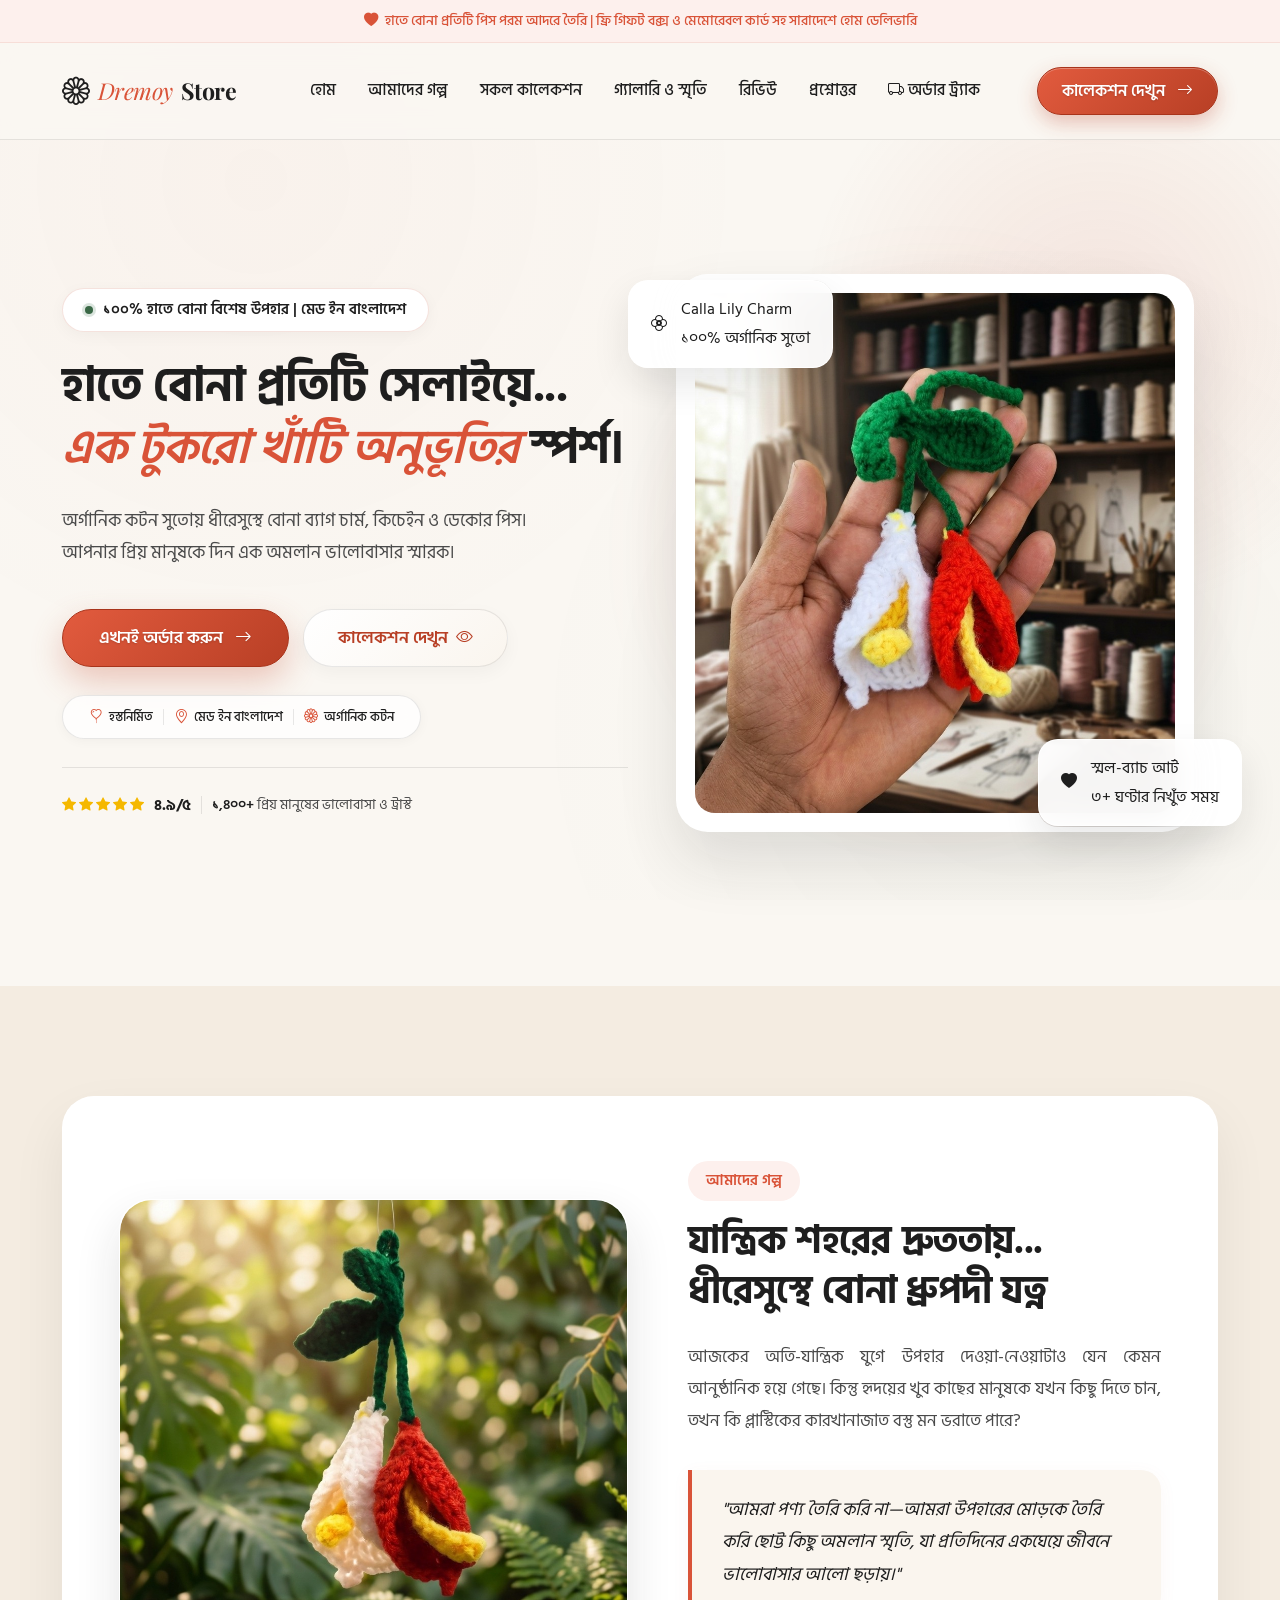
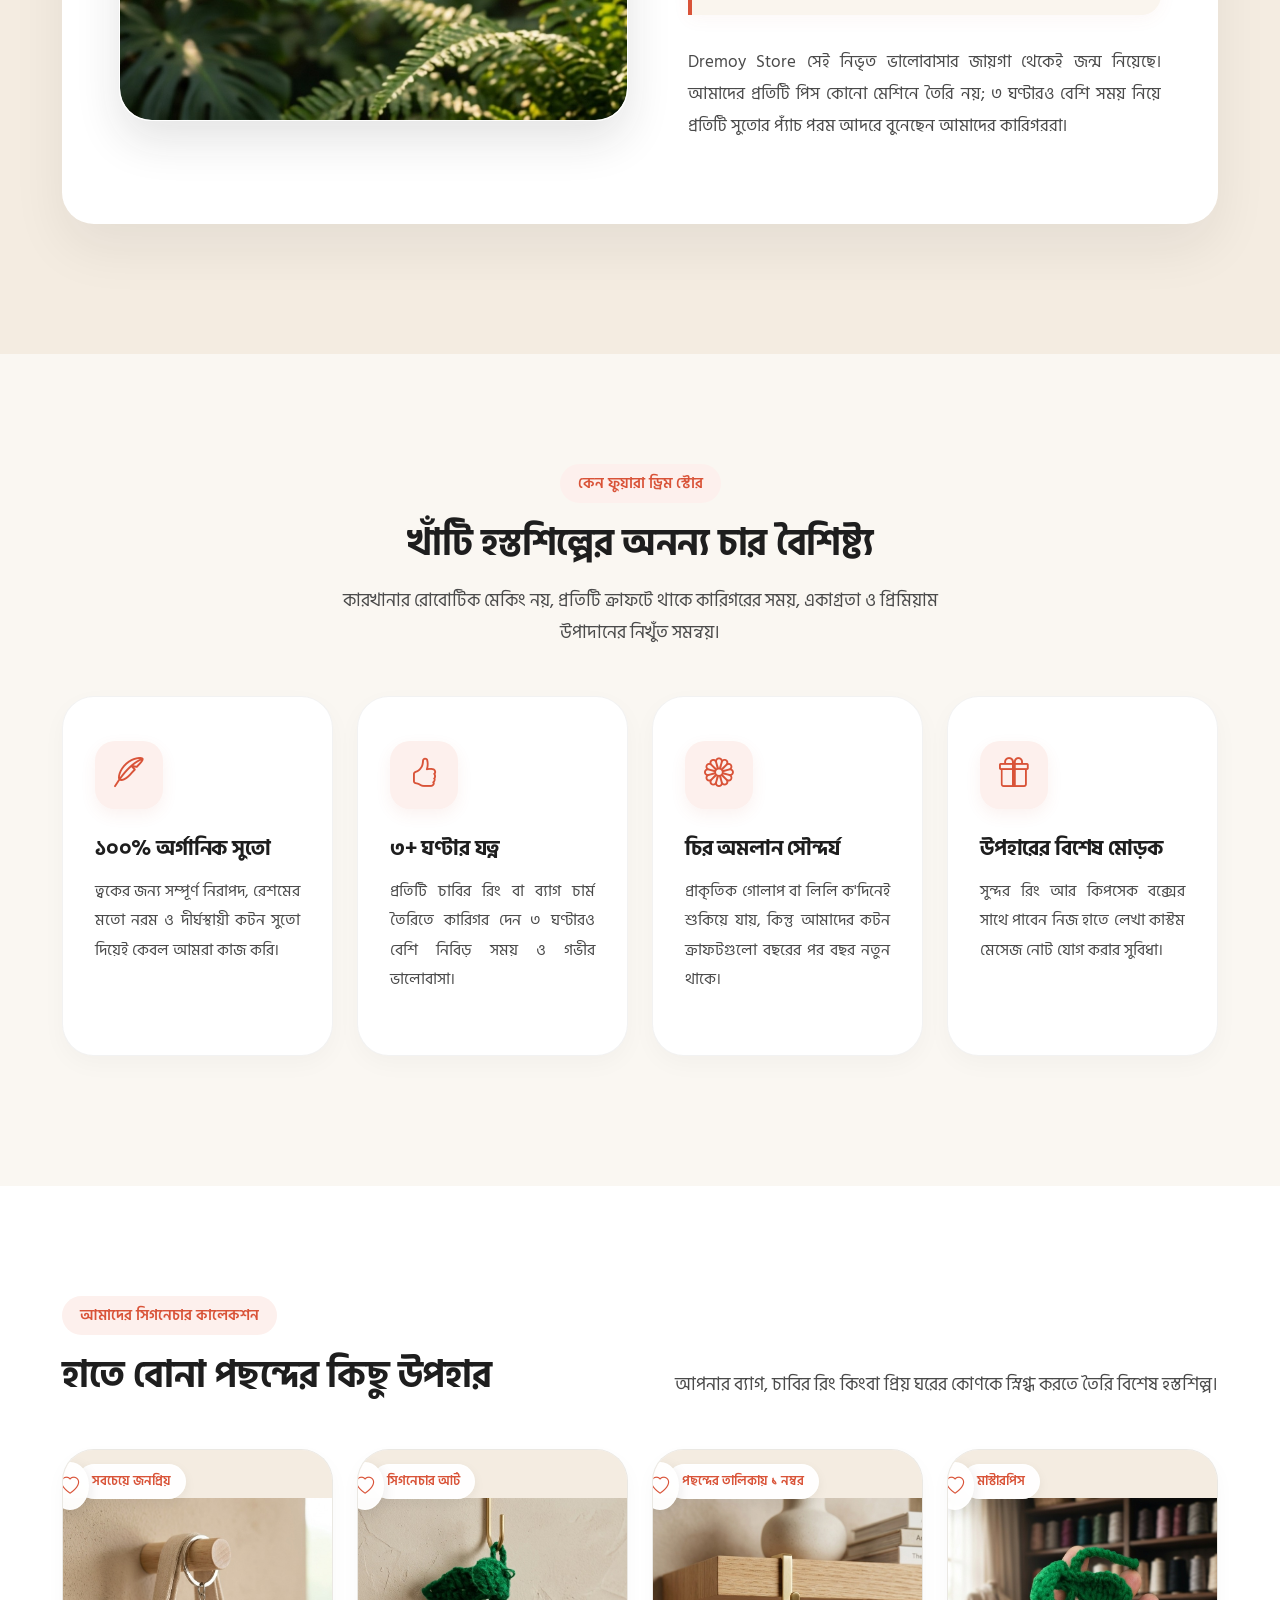
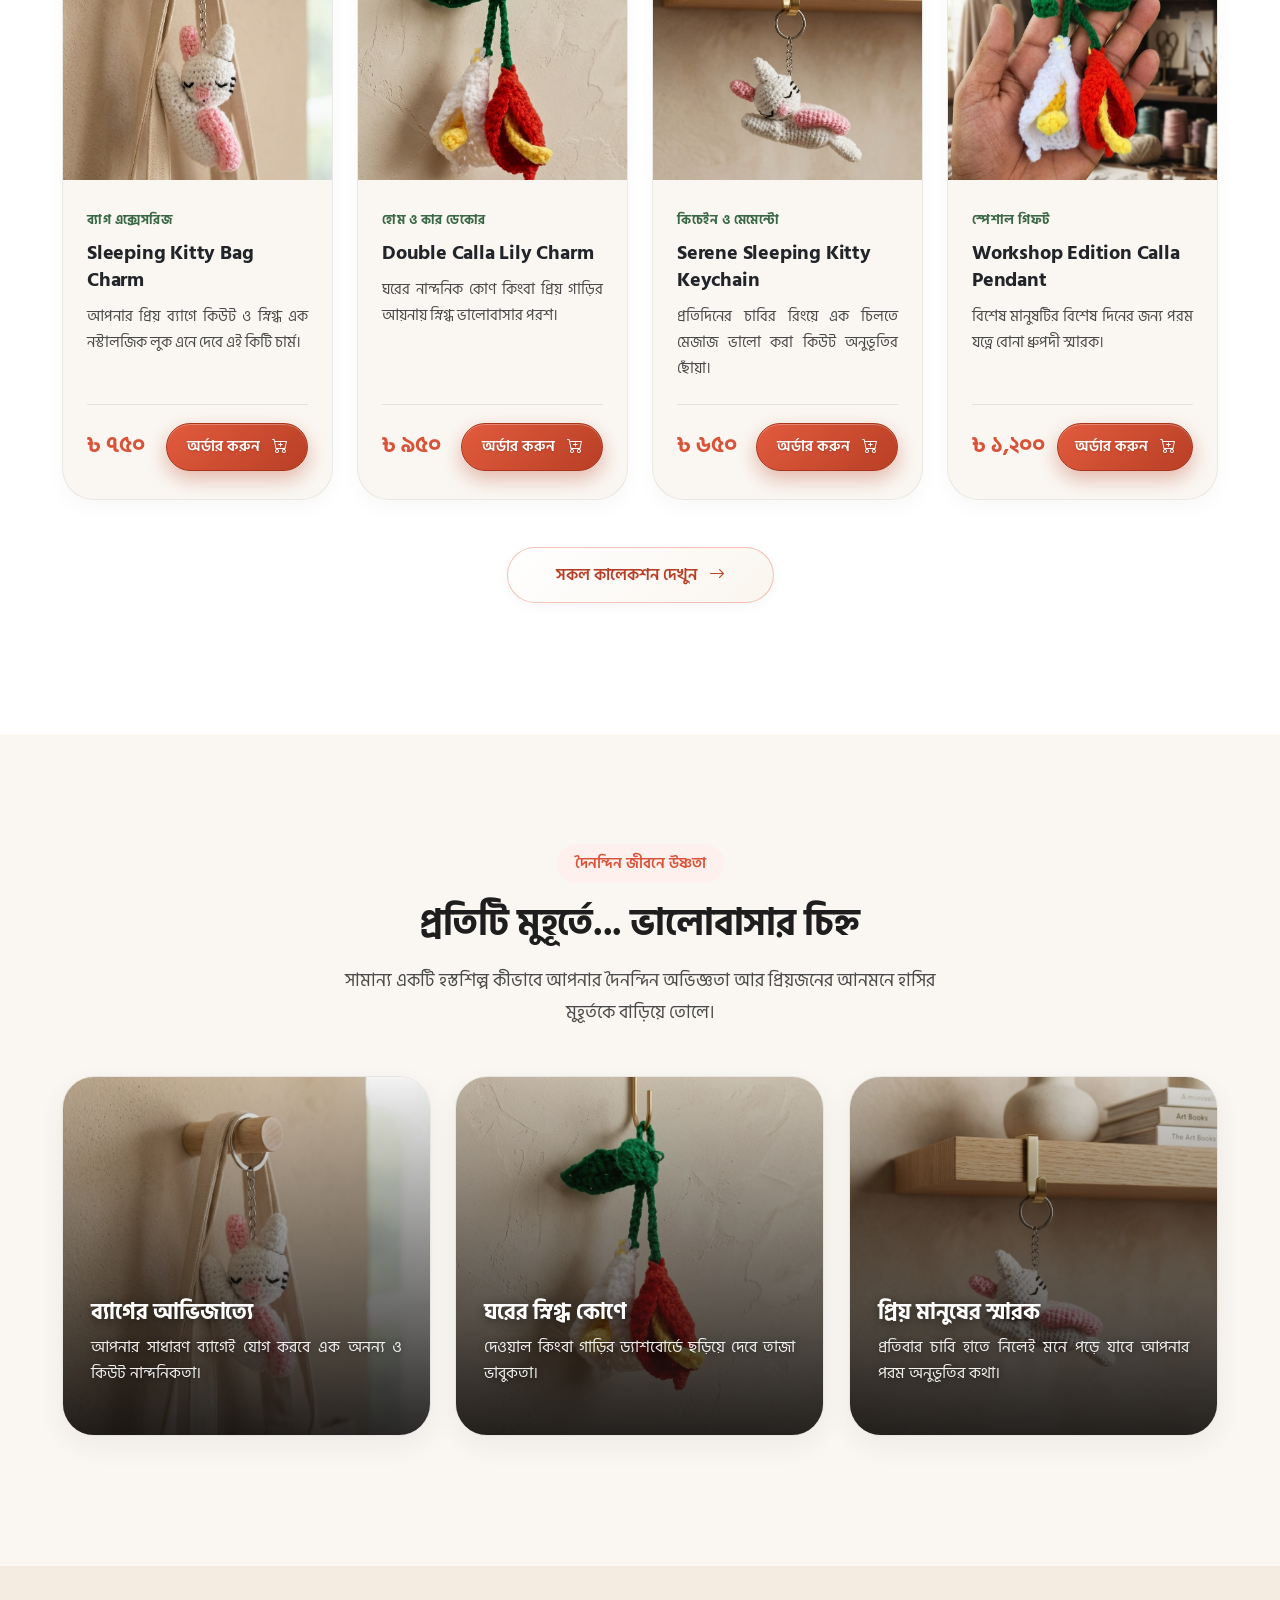
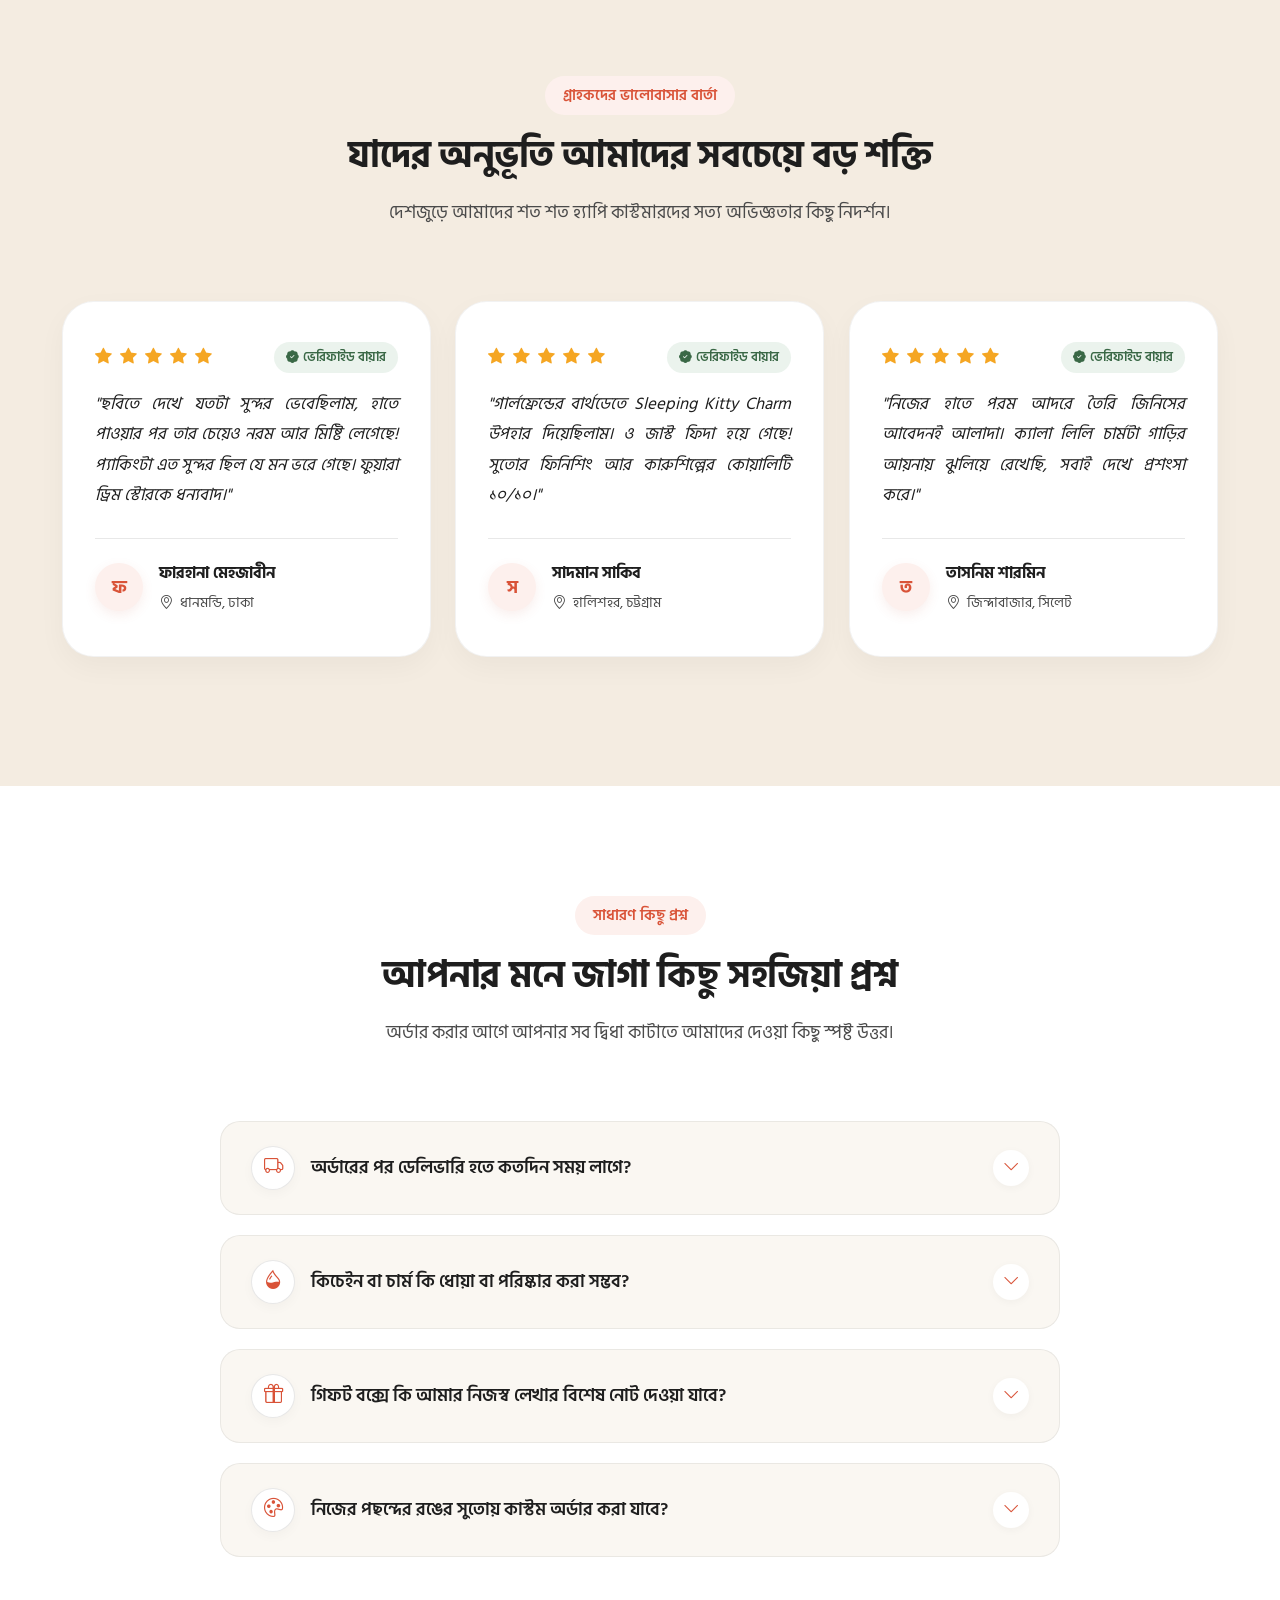
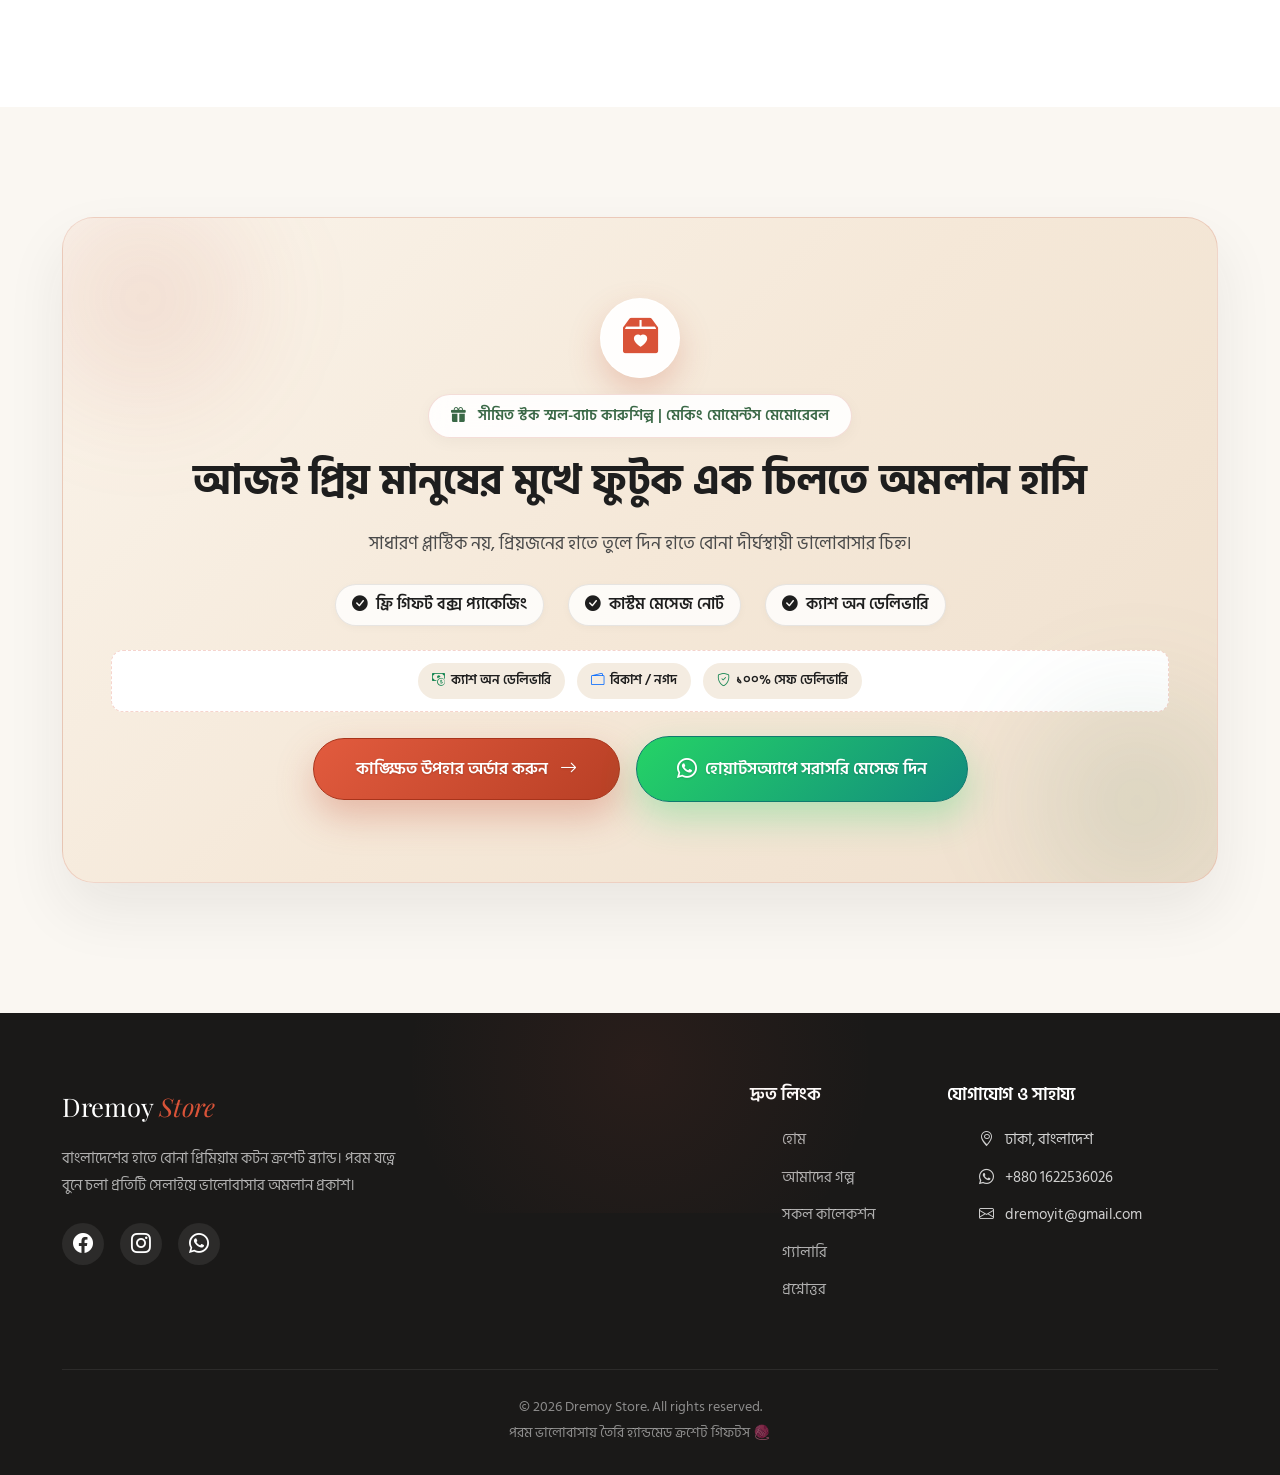
==== commit 175c2f9e: "2nd time update" ====
--- a/index.html
+++ b/index.html
@@ -8,6 +8,25 @@
   <meta name="description"
     content="Dremoy Store — বাংলাদেশের প্রিমিয়াম হ্যান্ডমেড ক্রশেট ব্র্যান্ড। অর্গানিক সুতো দিয়ে ভালোবাসায় বোনা চাবির রিং, ব্যাগ চার্ম ও ডেকোর পিস।">
 
+  <!-- Meta & Resource Preconnects for Performance -->
+  <link rel="preconnect" href="https://fonts.googleapis.com">
+  <link rel="preconnect" href="https://fonts.gstatic.com" crossorigin>
+  <link rel="preconnect" href="https://cdn.jsdelivr.net">
+
+  <!-- SEO & OpenGraph Meta Tags -->
+  <link rel="canonical" href="https://gift.dremoy.com/">
+  <meta name="theme-color" content="#D95338">
+  <meta name="robots" content="index, follow">
+  <meta property="og:site_name" content="Dremoy Store">
+  <meta property="og:type" content="website">
+  <meta property="og:title" content="Dremoy Store — হাতে বোনা ভালোবাসার বিশেষ মেমেন্টো ও ক্রাফট গিফট">
+  <meta property="og:description" content="Dremoy Store — বাংলাদেশের প্রিমিয়াম হ্যান্ডমেড ক্রশেট ব্র্যান্ড। অর্গানিক সুতো দিয়ে ভালোবাসায় বোনা চাবির রিং, ব্যাগ চার্ম ও ডেকোর পিস।">
+  <meta property="og:url" content="https://gift.dremoy.com/">
+  <meta property="og:image" content="https://gift.dremoy.com/assets/images/handmade-in-hand.jpeg">
+  <meta name="twitter:card" content="summary_large_image">
+  <meta name="twitter:title" content="Dremoy Store — হাতে বোনা ভালোবাসার বিশেষ মেমেন্টো ও ক্রাফট গিফট">
+  <meta name="twitter:description" content="Dremoy Store — বাংলাদেশের প্রিমিয়াম হ্যান্ডমেড ক্রশেট ব্র্যান্ড।">
+
   <!-- Bootstrap 5.3 CSS -->
   <link href="https://cdn.jsdelivr.net/npm/bootstrap@5.3.3/dist/css/bootstrap.min.css" rel="stylesheet">
   <!-- Bootstrap Icons -->
@@ -15,6 +34,26 @@
 
   <!-- Custom Styles -->
   <link rel="stylesheet" href="assets/css/styles.css">
+
+  <!-- Schema.org JSON-LD Structured Data for Store & Organization -->
+  <script type="application/ld+json">
+  {
+    "@context": "https://schema.org",
+    "@type": "OnlineStore",
+    "name": "Dremoy Store",
+    "url": "https://gift.dremoy.com/",
+    "logo": "https://gift.dremoy.com/assets/images/handmade-in-hand.jpeg",
+    "description": "বাংলাদেশের প্রিমিয়াম হ্যান্ডমেড ক্রশেট ব্র্যান্ড। অর্গানিক সুতো দিয়ে বোনা ব্যাগ চার্ম, কিচেইন ও ডেকোর পিস।",
+    "telephone": "+8801622536026",
+    "email": "dremoyit@gmail.com",
+    "address": {
+      "@type": "PostalAddress",
+      "addressLocality": "Dhaka",
+      "addressCountry": "BD"
+    },
+    "priceRange": "৳৳"
+  }
+  </script>
 </head>
 
 <body>
@@ -63,6 +102,7 @@
           <li class="nav-item"><a class="nav-link nav-link-custom" href="#gallery">গ্যালারি ও স্মৃতি</a></li>
           <li class="nav-item"><a class="nav-link nav-link-custom" href="#reviews">রিভিউ</a></li>
           <li class="nav-item"><a class="nav-link nav-link-custom" href="#faq">প্রশ্নোত্তর</a></li>
+          <li class="nav-item"><a class="nav-link nav-link-custom" href="pages/track.html"><i class="bi bi-truck me-1"></i>অর্ডার ট্র্যাক</a></li>
         </ul>
         <div class="d-flex align-items-center gap-3 mt-3 mt-lg-0">
           <a href="collection/index.html" class="btn btn-primary-custom py-2 px-4 fs-6">
@@ -150,7 +190,7 @@
             <div class="hero-main-card">
               <img src="assets/images/handmade-in-hand.jpeg"
                 alt="ফুয়ারা ড্রিম স্টোর হাতে বোনা কাস্টম ক্যালা লিলি ক্রশেট চার্ম" class="hero-main-img"
-                loading="eager">
+                width="600" height="600" fetchpriority="high" loading="eager">
             </div>
 
             <!-- Floating Badge 2 -->
@@ -673,19 +713,25 @@
           সাধারণ প্লাস্টিক নয়, প্রিয়জনের হাতে তুলে দিন হাতে বোনা দীর্ঘস্থায়ী ভালোবাসার চিহ্ন।
         </p>
 
-        <!-- Trust Points Row -->
+        <!-- Trust Points & Payment Option Badges -->
         <div class="cta-trust-points mb-4 d-flex flex-wrap justify-content-center gap-3 gap-md-4">
           <span><i class="bi bi-check-circle-fill text-primary-color me-1"></i> ফ্রি গিফট বক্স প্যাকেজিং</span>
           <span><i class="bi bi-check-circle-fill text-primary-color me-1"></i> কাস্টম মেসেজ নোট</span>
           <span><i class="bi bi-check-circle-fill text-accent-color me-1"></i> ক্যাশ অন ডেলিভারি</span>
         </div>
 
+        <div class="payment-badges-container mb-4">
+          <span class="payment-badge-pill"><i class="bi bi-cash-coin text-success"></i> ক্যাশ অন ডেলিভারি</span>
+          <span class="payment-badge-pill"><i class="bi bi-wallet2 text-primary"></i> বিকাশ / নগদ</span>
+          <span class="payment-badge-pill"><i class="bi bi-shield-check text-success"></i> ১০০% সেফ ডেলিভারি</span>
+        </div>
+
         <div class="d-flex flex-wrap justify-content-center align-items-center gap-3">
           <button class="btn-primary-custom btn-cta-primary" data-bs-toggle="modal" data-bs-target="#orderModal">
             কাঙ্ক্ষিত উপহার অর্ডার করুন <i class="bi bi-arrow-right ms-1"></i>
           </button>
-          <a href="https://wa.me/8801700000000?text=Hello%20Dremoy%20Dremoy%20Store!%20I%20want%20to%20know%20more%20about%20your%20crochet%20gifts."
-            target="_blank" class="btn-whatsapp-custom btn-cta-whatsapp">
+          <a href="https://wa.me/8801622536026?text=Hello%20Dremoy%20Store!%20I%20want%20to%20know%20more%20about%20your%20crochet%20gifts."
+            target="_blank" rel="noopener" class="btn-whatsapp-custom btn-cta-whatsapp">
             <i class="bi bi-whatsapp fs-5"></i> হোয়াটসঅ্যাপে সরাসরি মেসেজ দিন
           </a>
         </div>
@@ -725,14 +771,34 @@
               <textarea class="form-control form-control-custom" id="customerAddress" rows="2"
                 placeholder="বাড়ি/রোড নম্বর, এলাকা, থানা ও জেলা" required></textarea>
             </div>
+            <div class="row g-2 mb-3">
+              <div class="col-6">
+                <label for="customerDistrict" class="form-label fw-semibold">জেলা *</label>
+                <select class="form-select form-control-custom" id="customerDistrict" required>
+                  <option value="Dhaka" selected>ঢাকা (ঢাকার ভেতরে)</option>
+                  <option value="Outside Dhaka">ঢাকার বাইরে</option>
+                </select>
+              </div>
+              <div class="col-6">
+                <label for="customerQuantity" class="form-label fw-semibold">পরিমাণ *</label>
+                <input type="number" class="form-control form-control-custom" id="customerQuantity" value="1" min="1" max="10" required>
+              </div>
+            </div>
+            <div class="mb-3">
+              <label for="customerPayment" class="form-label fw-semibold">পেমেন্ট মাধ্যম</label>
+              <select class="form-select form-control-custom" id="customerPayment">
+                <option value="Cash on Delivery" selected>ক্যাশ অন ডেলিভারি (COD)</option>
+                <option value="bKash / Nagad">বিকাশ / নগদ (অ্যাডভান্স)</option>
+              </select>
+            </div>
             <div class="mb-3">
               <label for="customerNote" class="form-label fw-semibold">বিশেষ উপহার মেসেজ (ঐচ্ছিক)</label>
               <input type="text" class="form-control form-control-custom" id="customerNote"
                 placeholder="গিফট কার্ডে কি লেখা থাকবে?">
             </div>
             <div class="d-grid mt-4">
-              <button type="submit" class="btn btn-primary-custom py-3 fs-6">
-                হোয়াটসঅ্যাপে অর্ডার পাঠান <i class="bi bi-whatsapp ms-1"></i>
+              <button type="submit" id="orderSubmitBtn" class="btn btn-primary-custom py-3 fs-6">
+                অর্ডার নিশ্চিত করুন <i class="bi bi-bag-check ms-1"></i>
               </button>
             </div>
           </form>
@@ -828,9 +894,9 @@
             প্রকাশ।
           </p>
           <div class="footer-social d-flex gap-3">
-            <a href="#" aria-label="Facebook"><i class="bi bi-facebook fs-5"></i></a>
-            <a href="#" aria-label="Instagram"><i class="bi bi-instagram fs-5"></i></a>
-            <a href="#" aria-label="WhatsApp"><i class="bi bi-whatsapp fs-5"></i></a>
+            <a href="https://facebook.com/" target="_blank" rel="noopener" aria-label="Dremoy Store Facebook Page"><i class="bi bi-facebook fs-5"></i></a>
+            <a href="https://instagram.com/" target="_blank" rel="noopener" aria-label="Dremoy Store Instagram Page"><i class="bi bi-instagram fs-5"></i></a>
+            <a href="https://wa.me/8801622536026" target="_blank" rel="noopener" aria-label="Direct WhatsApp Message"><i class="bi bi-whatsapp fs-5"></i></a>
           </div>
         </div>
         <div class="col-6 col-lg-2 ms-auto">
--- a/assets/css/styles.css
+++ b/assets/css/styles.css
@@ -12,19 +12,19 @@
   --primary: #D95338;
   --primary-hover: #B53E24;
   --primary-subtle: #FDF0ED;
-  --accent: #4A7C59;
+  --accent: #3A6846;
   --accent-light: #EBF3ED;
-  --text-dark: #222222;
-  --text-muted: #666666;
-  --border-light: rgba(34, 34, 34, 0.08);
-
-  --font-bangla: 'Hind Siliguri', 'Poppins', sans-serif;
+  --text-dark: #1E1E1E;
+  --text-muted: #4A4A4A;
+  --border-light: rgba(30, 30, 30, 0.1);
+
+  --font-bangla: 'Hind Siliguri', 'Poppins', -apple-system, BlinkMacSystemFont, sans-serif;
   --font-heading: 'Hind Siliguri', 'Playfair Display', Georgia, serif;
   --font-latin-serif: 'Playfair Display', Georgia, serif;
 
-  --shadow-sm: 0 6px 18px rgba(34, 34, 34, 0.04);
-  --shadow-md: 0 14px 32px rgba(34, 34, 34, 0.06);
-  --shadow-lg: 0 22px 48px rgba(34, 34, 34, 0.09);
+  --shadow-sm: 0 6px 18px rgba(30, 30, 30, 0.04);
+  --shadow-md: 0 14px 32px rgba(30, 30, 30, 0.07);
+  --shadow-lg: 0 22px 48px rgba(30, 30, 30, 0.1);
   --shadow-primary: 0 12px 28px rgba(217, 83, 56, 0.35);
 
   --radius-sm: 12px;
@@ -2298,6 +2298,45 @@
   }
 }
 
+/* --- Payment Badges & Trust Enhancements --- */
+.payment-badges-container {
+  display: flex;
+  align-items: center;
+  justify-content: center;
+  gap: 12px;
+  flex-wrap: wrap;
+  padding: 12px;
+  background: var(--white);
+  border-radius: var(--radius-sm);
+  border: 1px dashed rgba(217, 83, 56, 0.25);
+}
+
+.payment-badge-pill {
+  font-size: 0.82rem;
+  font-weight: 600;
+  color: var(--text-dark);
+  background: var(--surface-warm);
+  padding: 6px 14px;
+  border-radius: var(--radius-full);
+  display: inline-flex;
+  align-items: center;
+  gap: 6px;
+}
+
+/* Accessibility Focus States for Interactive Cards */
+.product-card:focus-within {
+  outline: 3px solid var(--primary);
+  outline-offset: 4px;
+}
+
+/* Print CSS */
+@media print {
+  .navbar-custom, .announcement-bar, .back-to-top-btn, .custom-cursor, .page-loader {
+    display: none !important;
+  }
+}
+
+
 /* ==========================================================================
    Phase 2 — Premium Micro Interactions
    ========================================================================== */
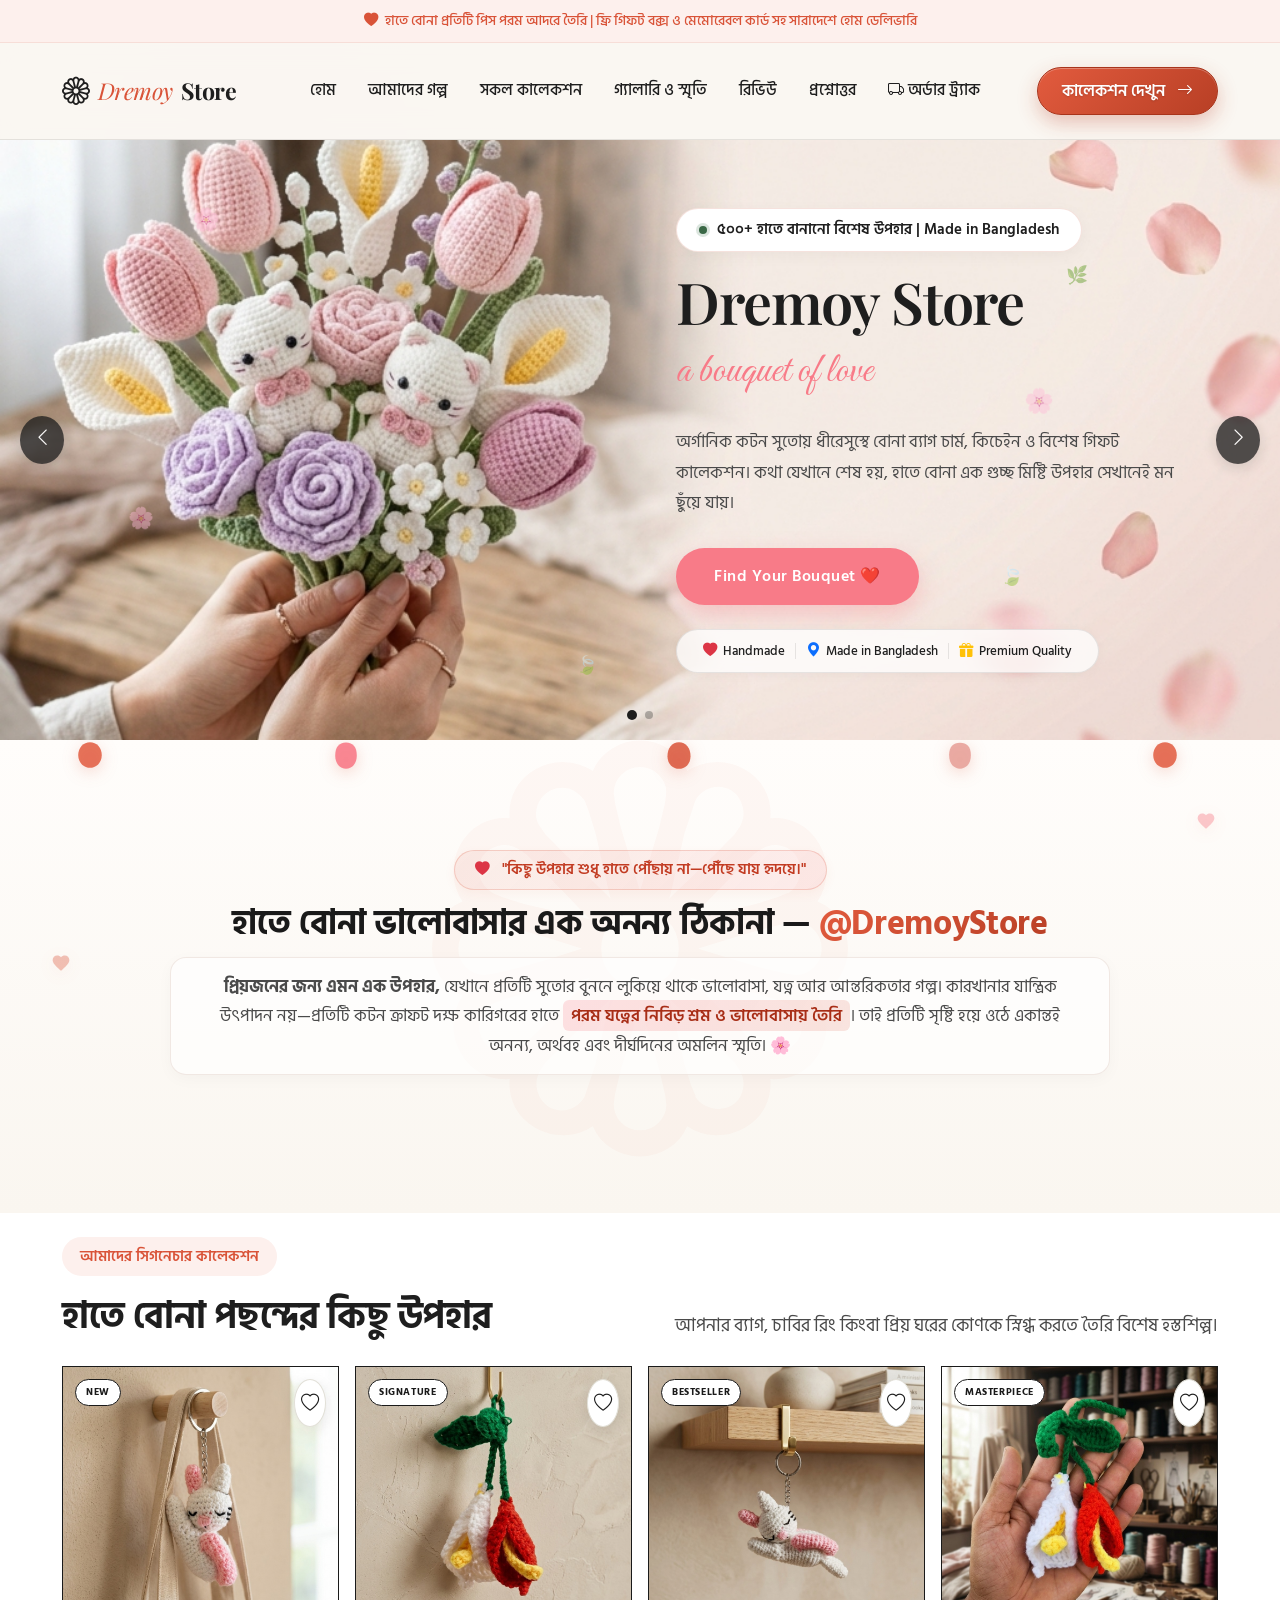
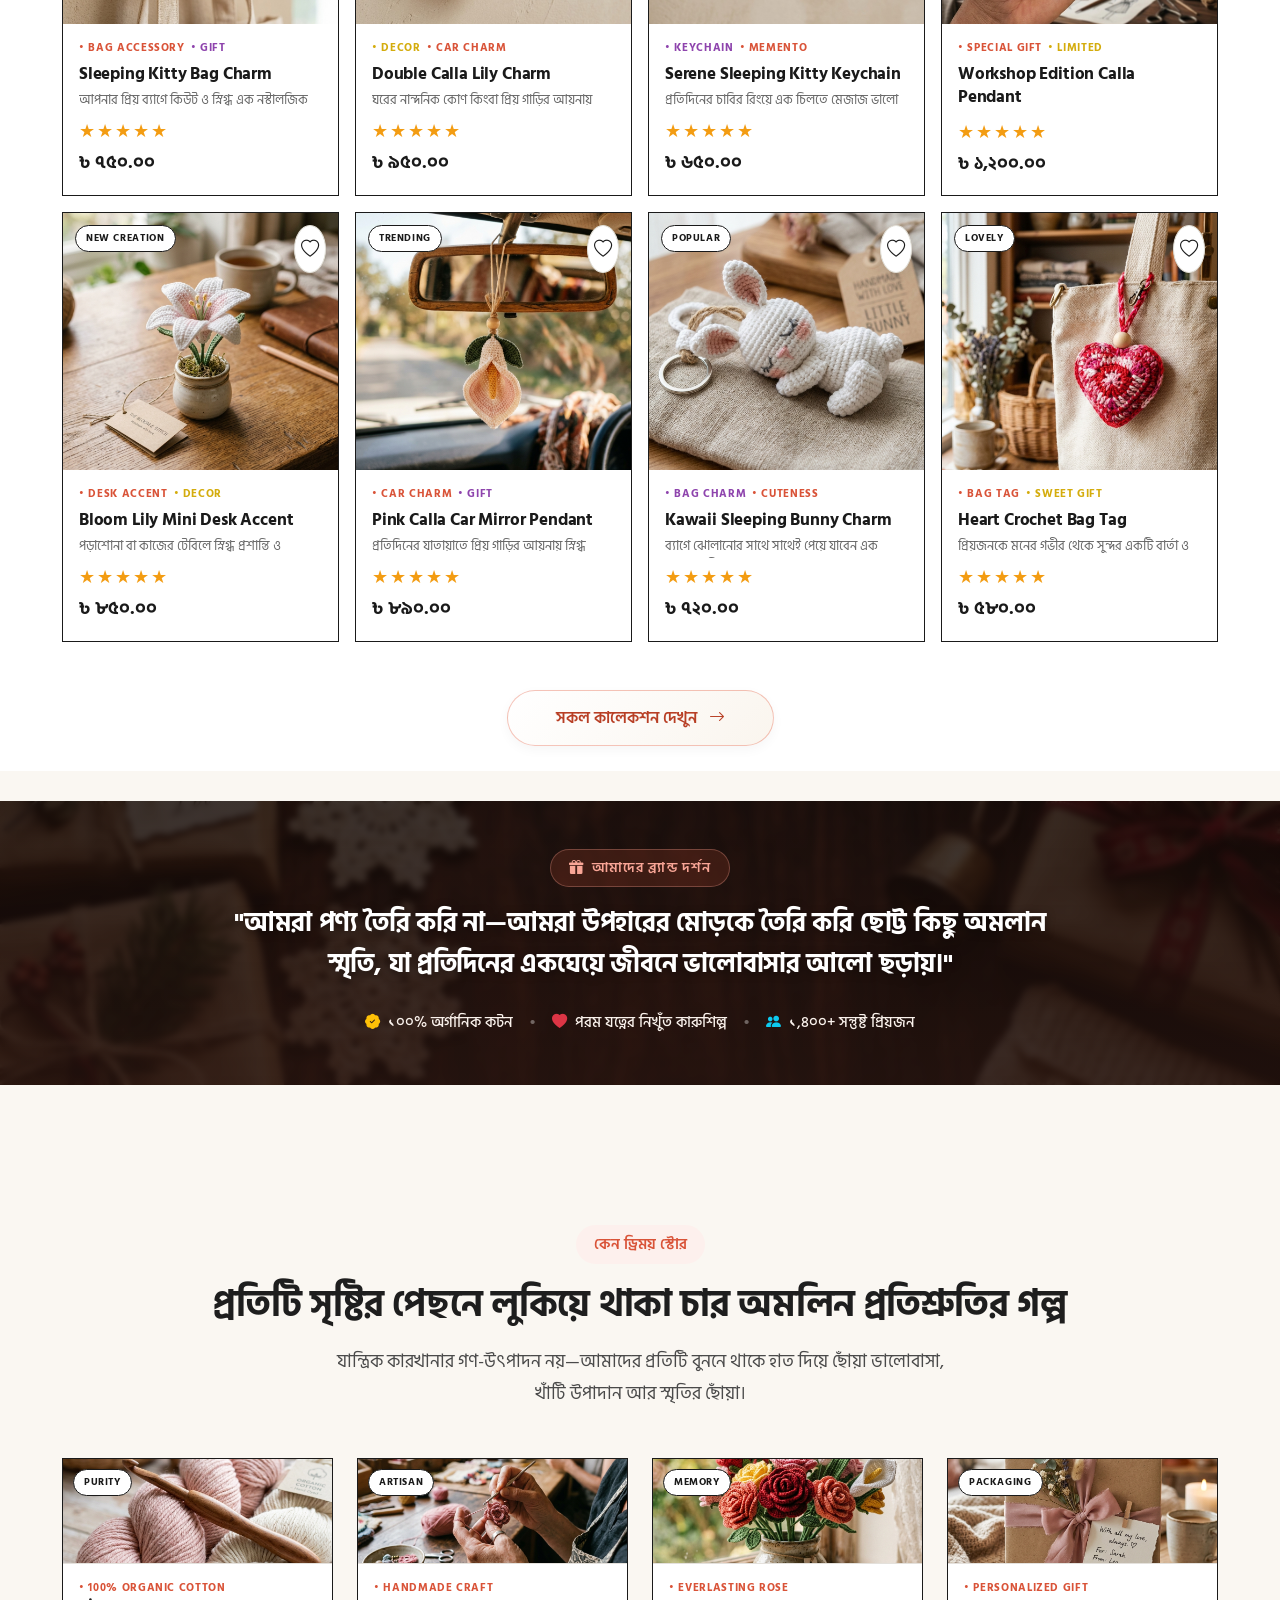
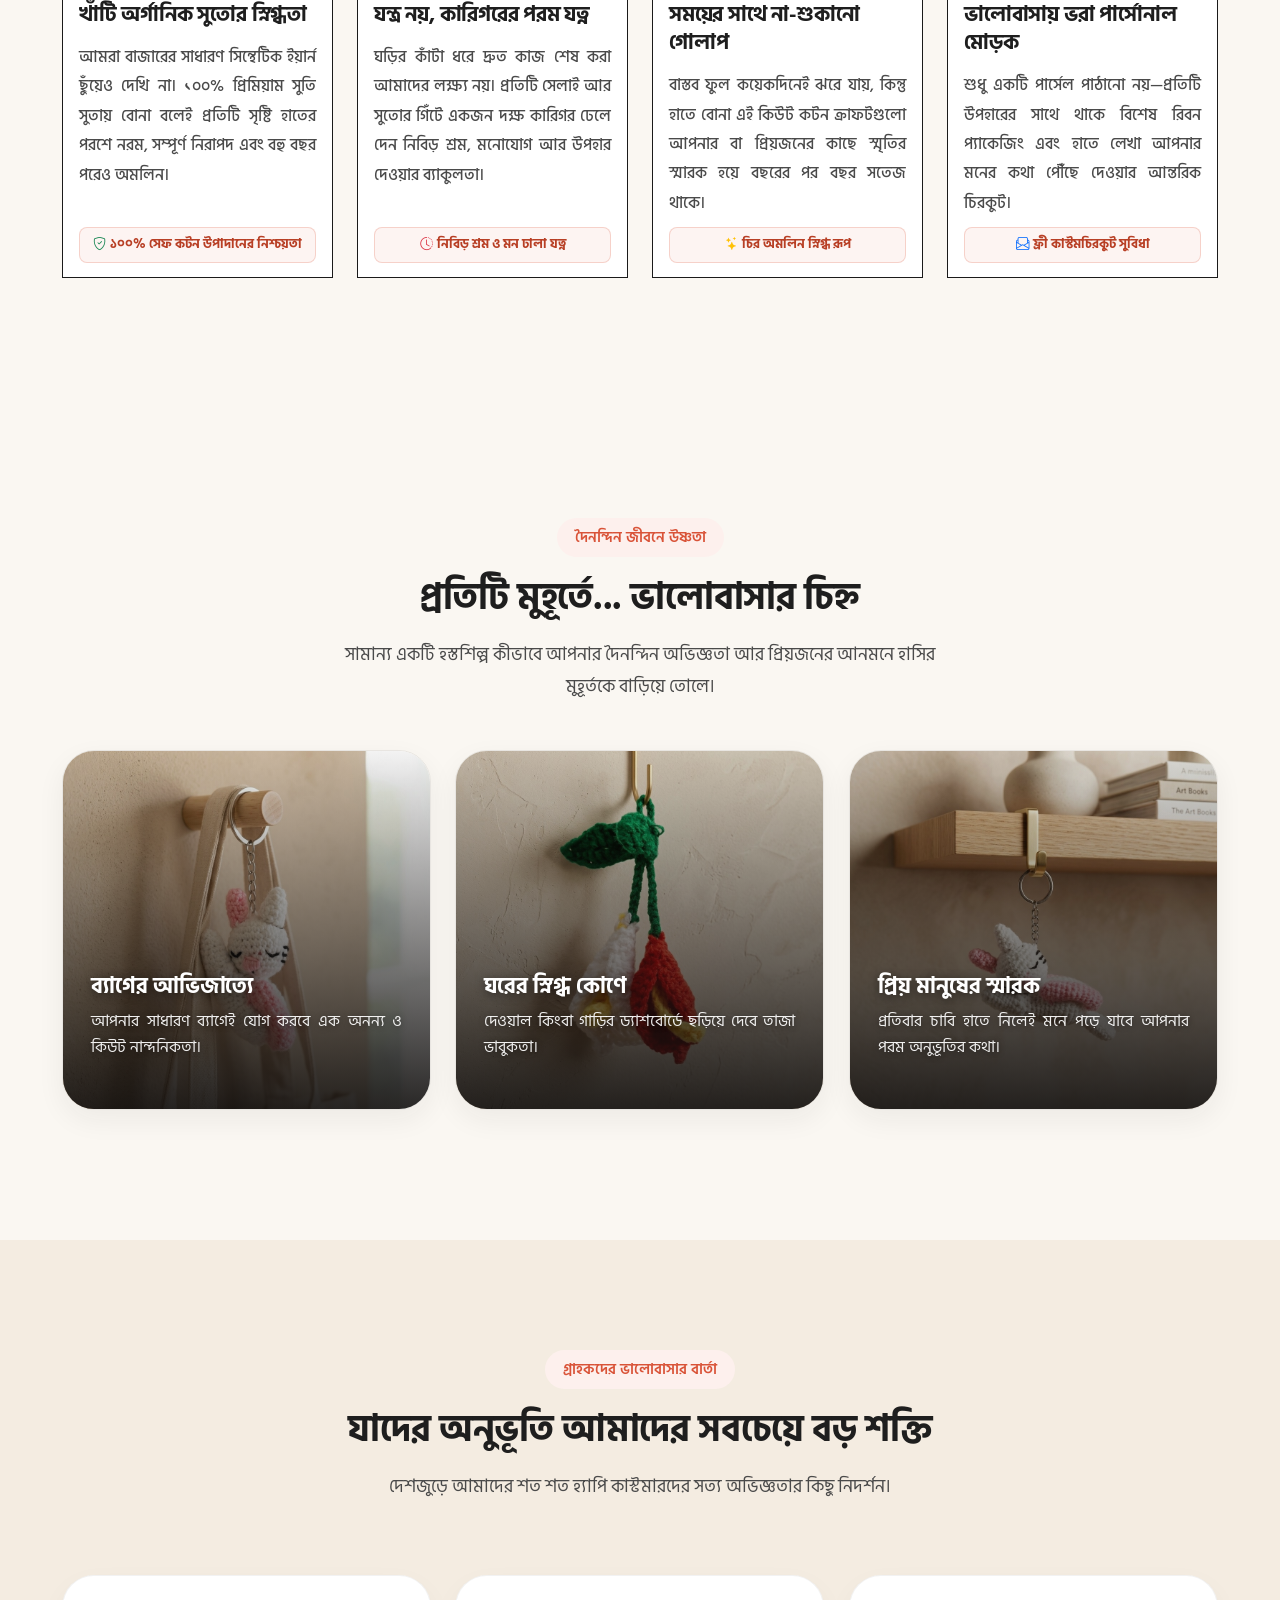
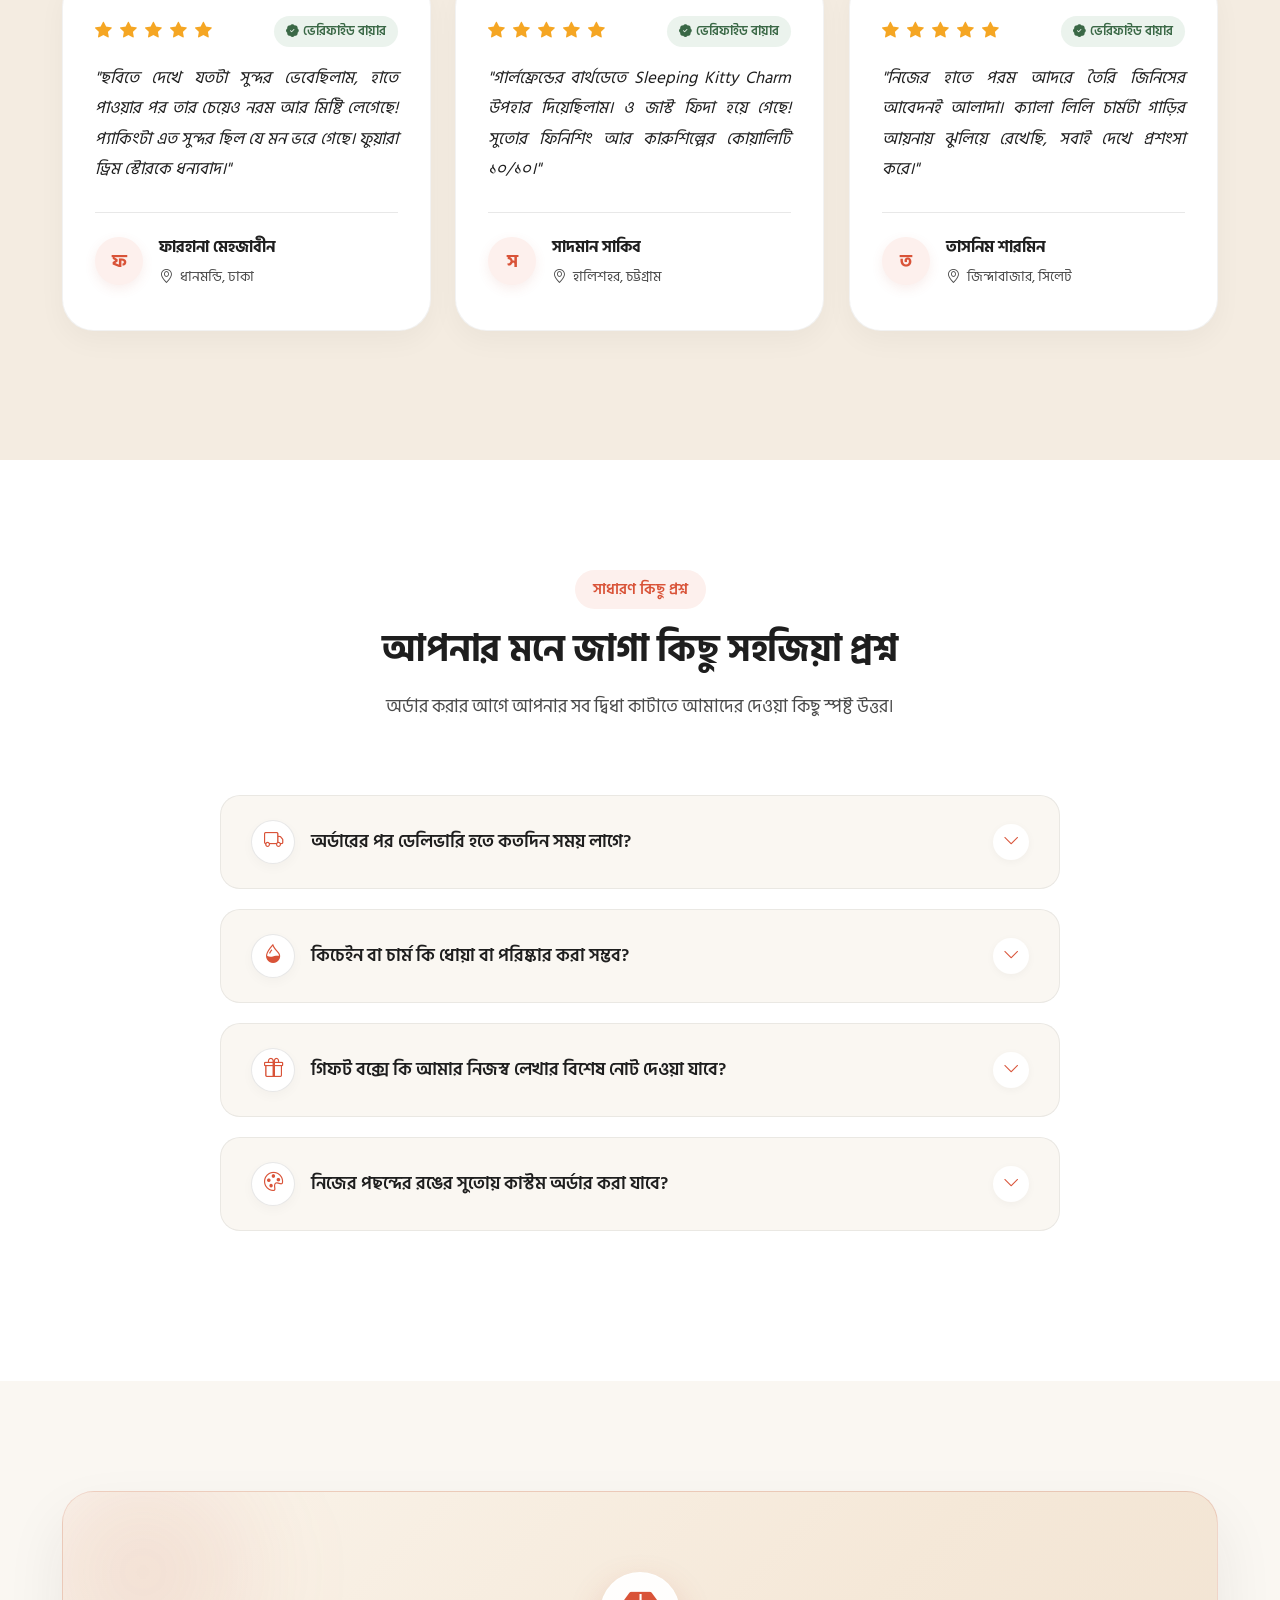
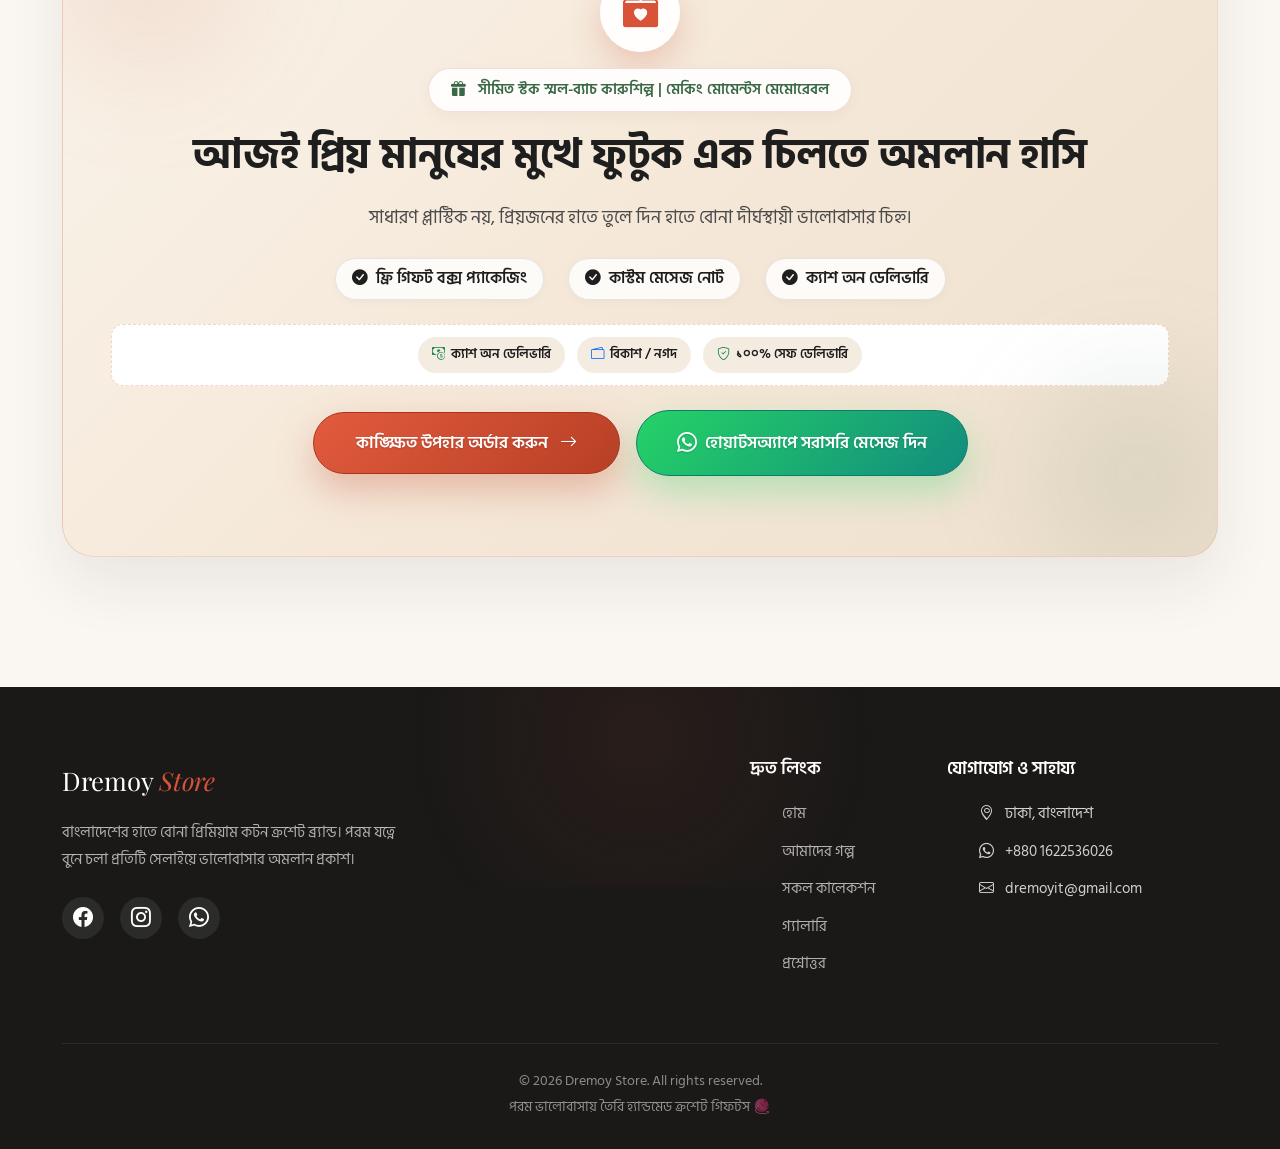
==== commit 191e8782: "update home page" ====
--- a/index.html
+++ b/index.html
@@ -113,332 +113,385 @@
     </div>
   </nav>
 
-  <!-- Hero Section (Luxury Handmade Gift Experience) -->
-  <section id="hero" class="hero-section">
-    <div class="hero-bg-glow"></div>
-
+  <!-- Hero Section (Full Display Banner Overlay Experience) -->
+  <section id="hero" class="hero-section hero-full-display-banner">
+    <!-- Floating Petals & Flowers Animation Overlay -->
+    <div class="hero-petals-overlay" aria-hidden="true">
+      <span class="petal petal-1">🌸</span>
+      <span class="petal petal-2">🌿</span>
+      <span class="petal petal-3">🌸</span>
+      <span class="petal petal-4">🍃</span>
+      <span class="petal petal-5">🌸</span>
+      <span class="petal petal-6">🍃</span>
+    </div>
+
+    <!-- Slider Navigation Arrows -->
+    <button class="hero-slider-arrow hero-slider-prev" aria-label="Previous Slide">
+      <i class="bi bi-chevron-left"></i>
+    </button>
+    <button class="hero-slider-arrow hero-slider-next" aria-label="Next Slide">
+      <i class="bi bi-chevron-right"></i>
+    </button>
+
+    <div class="container hero-full-container">
+      <!-- Mobile Banner Image Visual (Visible on Mobile) -->
+      <img src="assets/images/hero-full-display-banner.png"
+        alt="Dremoy Store Handmade Crochet Flowers Banner"
+        class="hero-mobile-banner-img d-md-none img-fluid">
+
+      <div class="row align-items-center justify-content-end min-vh-hero">
+
+        <!-- CONTENT OVERLAY AREA ON RIGHT SIDE OF FULL DISPLAY BANNER -->
+        <div class="col-lg-6 col-xl-6 hero-right-content position-relative text-center text-lg-start ms-auto">
+
+          <div class="hero-text-inner p-3 p-md-4">
+            <!-- Small Badge -->
+            <div class="badge-tag hero-fade-1 mb-3 mx-auto mx-lg-0">
+              <span class="dot"></span>
+              ৫০০+ হাতে বানানো বিশেষ উপহার | Made in Bangladesh
+            </div>
+
+            <!-- Main Heading -->
+            <h1 class="hero-main-title hero-fade-2">
+              Dremoy Store
+            </h1>
+
+            <!-- Sub Heading (Script Font) -->
+            <p class="hero-cursive-sub hero-fade-2">
+              a bouquet of love
+            </p>
+
+            <!-- Description -->
+            <p class="hero-description-text hero-fade-3">
+              অর্গানিক কটন সুতোয় ধীরেসুস্থে বোনা ব্যাগ চার্ম, কিচেইন ও বিশেষ গিফট কালেকশন। কথা যেখানে শেষ হয়, হাতে বোনা এক গুচ্ছ মিষ্টি উপহার সেখানেই মন ছুঁয়ে যায়।
+            </p>
+
+            <!-- CTA Button -->
+            <div class="hero-cta-wrap hero-fade-4">
+              <button id="primarySignatureCta" class="btn-hero-pill btn-signature-cta btn-hero-primary">
+                Find Your Bouquet ❤️
+              </button>
+            </div>
+
+            <!-- Secondary Info Bar -->
+            <div class="handcrafted-badge-group hero-fade-5 mx-auto mx-lg-0 mt-4">
+              <span class="handcrafted-tag"><i class="bi bi-heart-fill text-danger"></i> Handmade</span>
+              <span class="hb-sep"></span>
+              <span class="handcrafted-tag"><i class="bi bi-geo-alt-fill text-primary"></i> Made in Bangladesh</span>
+              <span class="hb-sep"></span>
+              <span class="handcrafted-tag"><i class="bi bi-gift-fill text-warning"></i> Premium Quality</span>
+            </div>
+          </div>
+
+        </div>
+
+      </div>
+    </div>
+
+    <!-- Pagination Dots -->
+    <div class="hero-pagination-dots">
+      <span class="dot active"></span>
+      <span class="dot"></span>
+    </div>
+  </section>
+
+  <!-- Brand Story Section (Boutique Luxury Editorial Experience with Floating Petals & Hearts) -->
+  <section id="story" class="story-section story-editorial-style">
+    <!-- Subtle Background Botanical Watermark -->
+    <div class="story-bg-flower" aria-hidden="true"><i class="bi bi-flower1"></i></div>
+
+    <!-- Realistic Slow-Motion Floating Rose Petals & Ambient Hearts -->
+    <div class="story-floating-decorations" aria-hidden="true">
+      <!-- Realistic Soft Organic Rose Petal Vectors -->
+      <svg class="real-petal fall-petal-1" viewBox="0 0 24 28">
+        <path d="M12,2 C18,2 23,7 23,14 C23,22 17,26 12,26 C7,26 1,22 1,14 C1,7 6,2 12,2 Z" fill="#E25B3E" opacity="0.85"/>
+      </svg>
+
+      <svg class="real-petal fall-petal-2" viewBox="0 0 20 25">
+        <path d="M10,2 C16,2 19,6 19,13 C19,20 15,24 10,24 C5,24 1,20 1,13 C1,6 4,2 10,2 Z" fill="#F87B88" opacity="0.9"/>
+      </svg>
+
+      <svg class="real-petal fall-petal-3" viewBox="0 0 22 26">
+        <path d="M11,2 C17,2 21,7 21,14 C21,21 16,25 11,25 C6,25 1,21 1,14 C1,7 5,2 11,2 Z" fill="#D95338" opacity="0.85"/>
+      </svg>
+
+      <svg class="real-petal fall-petal-4" viewBox="0 0 18 22">
+        <path d="M9,2 C14,2 17,5 17,11 C17,18 13,21 9,21 C5,21 1,18 1,11 C1,5 4,2 9,2 Z" fill="#E8A29A" opacity="0.9"/>
+      </svg>
+
+      <svg class="real-petal fall-petal-5" viewBox="0 0 24 28">
+        <path d="M12,2 C18,2 23,7 23,14 C23,22 17,26 12,26 C7,26 1,22 1,14 C1,7 6,2 12,2 Z" fill="#E25B3E" opacity="0.85"/>
+      </svg>
+
+      <!-- Soft Translucent Ambient Hearts -->
+      <svg class="real-heart travel-heart-1" viewBox="0 0 24 24">
+        <path d="M12 21.35l-1.45-1.32C5.4 15.36 2 12.28 2 8.5 2 5.42 4.42 3 7.5 3c1.74 0 3.41.81 4.5 2.09C13.09 3.81 14.76 3 16.5 3 19.58 3 22 5.42 22 8.5c0 3.78-3.4 6.86-8.55 11.54L12 21.35z" fill="#D95338" opacity="0.35"/>
+      </svg>
+
+      <svg class="real-heart travel-heart-2" viewBox="0 0 24 24">
+        <path d="M12 21.35l-1.45-1.32C5.4 15.36 2 12.28 2 8.5 2 5.42 4.42 3 7.5 3c1.74 0 3.41.81 4.5 2.09C13.09 3.81 14.76 3 16.5 3 19.58 3 22 5.42 22 8.5c0 3.78-3.4 6.86-8.55 11.54L12 21.35z" fill="#F87B88" opacity="0.4"/>
+      </svg>
+    </div>
+
+    <div class="container text-center position-relative z-2">
+      <div class="story-editorial-inner mx-auto">
+        <!-- Luxury Section Badge Tagline -->
+        <div class="story-tagline-badge mb-2 reveal-fade-up">
+          <i class="bi bi-heart-fill text-danger me-1 heart-pulse-icon"></i>
+          <span>"কিছু উপহার শুধু হাতে পৌঁছায় না—পৌঁছে যায় হৃদয়ে।"</span>
+        </div>
+
+        <!-- Main Editorial Headline -->
+        <h2 class="story-editorial-title mb-2 reveal-fade-up delay-1">
+          হাতে বোনা ভালোবাসার এক অনন্য ঠিকানা — 
+          <span class="story-gradient-handle">@DremoyStore</span>
+        </h2>
+
+        <!-- Unified Compact Paragraph Block -->
+        <div class="story-text-block mt-2 mb-2 mx-auto reveal-fade-up delay-2">
+          <p class="story-editorial-desc mb-0">
+            <strong>প্রিয়জনের জন্য এমন এক উপহার,</strong> যেখানে প্রতিটি সুতোর বুননে লুকিয়ে থাকে ভালোবাসা, যত্ন আর আন্তরিকতার গল্প। কারখানার যান্ত্রিক উৎপাদন নয়—প্রতিটি কটন ক্রাফট দক্ষ কারিগরের হাতে <mark class="story-highlight-mark">পরম যত্নের নিবিড় শ্রম ও ভালোবাসায় তৈরি</mark>। তাই প্রতিটি সৃষ্টি হয়ে ওঠে একান্তই অনন্য, অর্থবহ এবং দীর্ঘদিনের অমলিন স্মৃতি। 🌸
+          </p>
+        </div>
+
+      </div>
+    </div>
+  </section>
+
+  <!-- Signature Collection Section (Featured Products matching Reference Image Grid) -->
+  <section id="collection" class="collection-section py-4">
     <div class="container">
-      <div class="row align-items-center gy-5">
-        <div class="col-lg-6 order-2 order-lg-1">
-          <div class="badge-tag hero-fade-1 mb-4">
-            <span class="dot"></span>
-            ১০০% হাতে বোনা বিশেষ উপহার | মেড ইন বাংলাদেশ
-          </div>
-
-          <h1 class="hero-title hero-fade-2">
-            হাতে বোনা প্রতিটি সেলাইয়ে...<br>
-            <em>এক টুকরো খাঁটি অনুভূতির</em> স্পর্শ।
-          </h1>
-
-          <p class="hero-description hero-fade-3">
-            অর্গানিক কটন সুতোয় ধীরেসুস্থে বোনা ব্যাগ চার্ম, কিচেইন ও ডেকোর পিস। আপনার প্রিয় মানুষকে দিন এক অমলান
-            ভালোবাসার স্মারক।
-          </p>
-
-          <div class="hero-cta-group hero-fade-4">
-            <button id="primarySignatureCta" class="btn-primary-custom btn-hero-primary btn-signature-cta">
-              এখনই অর্ডার করুন <i class="bi bi-arrow-right ms-1"></i>
-            </button>
-            <a href="collection/index.html" class="btn-secondary-custom btn-hero-secondary">
-              কালেকশন দেখুন <i class="bi bi-eye"></i>
-            </a>
-          </div>
-
-          <!-- Handcrafted Badge Group -->
-          <div class="handcrafted-badge-group hero-fade-5">
-            <span class="handcrafted-tag"><i class="bi bi-balloon-heart"></i> হস্তনির্মিত</span>
-            <span class="hb-sep"></span>
-            <span class="handcrafted-tag"><i class="bi bi-geo-alt"></i> মেড ইন বাংলাদেশ</span>
-            <span class="hb-sep"></span>
-            <span class="handcrafted-tag"><i class="bi bi-flower1"></i> অর্গানিক কটন</span>
-          </div>
-
-          <!-- Social Proof Bar -->
-          <div class="hero-social-proof hero-fade-6">
-            <div class="social-proof-inner">
-              <div class="rating-stars">
-                <i class="bi bi-star-fill"></i>
-                <i class="bi bi-star-fill"></i>
-                <i class="bi bi-star-fill"></i>
-                <i class="bi bi-star-fill"></i>
-                <i class="bi bi-star-fill"></i>
-              </div>
-              <span class="rating-score">৪.৯/৫</span>
-              <span class="social-proof-divider"></span>
-              <span class="social-proof-text"><strong>১,৪০০+</strong> প্রিয় মানুষের ভালোবাসা ও ট্রাস্ট</span>
-            </div>
-          </div>
-        </div>
-
-        <div class="col-lg-6 order-1 order-lg-2">
-          <div class="hero-image-wrapper mx-auto hero-fade-right">
-            <!-- Glow behind image -->
-            <div class="hero-image-glow"></div>
-
-            <!-- Floating Badge 1 -->
-            <div class="floating-badge floating-badge-1">
-              <div class="badge-icon-box">
-                <i class="bi bi-flower2"></i>
-              </div>
-              <div>
-                <div class="badge-text-title">Calla Lily Charm</div>
-                <div class="badge-text-sub">১০০% অর্গানিক সুতো</div>
-              </div>
-            </div>
-
-            <!-- Hero Image Card -->
-            <div class="hero-main-card">
-              <img src="assets/images/handmade-in-hand.jpeg"
-                alt="ফুয়ারা ড্রিম স্টোর হাতে বোনা কাস্টম ক্যালা লিলি ক্রশেট চার্ম" class="hero-main-img"
-                width="600" height="600" fetchpriority="high" loading="eager">
-            </div>
-
-            <!-- Floating Badge 2 -->
-            <div class="floating-badge floating-badge-2">
-              <div class="badge-icon-box accent-bg">
-                <i class="bi bi-heart-fill"></i>
-              </div>
-              <div>
-                <div class="badge-text-title">স্মল-ব্যাচ আর্ট</div>
-                <div class="badge-text-sub">৩+ ঘণ্টার নিখুঁত সময়</div>
-              </div>
-            </div>
-          </div>
-        </div>
-      </div>
-    </div>
-  </section>
-
-  <!-- Brand Story Section (Editorial Luxury Storytelling) -->
-  <section id="story" class="story-section section-padding">
-    <div class="container">
-      <div class="story-card story-fade-card">
-        <div class="row align-items-center gy-5">
-          <div class="col-lg-6 order-1 order-lg-1">
-            <div class="story-img-wrapper">
-              <img src="assets/images/hero-crochet-flower.jpeg" alt="কারিগরের হাতে পরম আদরে বোনা ক্যালা লিলি পেড্যান্ট"
-                class="story-img" loading="lazy">
-            </div>
-          </div>
-          <div class="col-lg-6 order-2 order-lg-2 ps-lg-5">
-            <span class="section-label mb-3">আমাদের গল্প</span>
-            <h2 class="section-title story-heading mb-4">যান্ত্রিক শহরের দ্রুততায়...<br>ধীরেসুস্থে বোনা ধ্রুপদী যত্ন
-            </h2>
-            <p class="story-paragraph mb-3">
-              আজকের অতি-যান্ত্রিক যুগে উপহার দেওয়া-নেওয়াটাও যেন কেমন আনুষ্ঠানিক হয়ে গেছে। কিন্তু হৃদয়ের খুব কাছের
-              মানুষকে যখন কিছু দিতে চান, তখন কি প্লাস্টিকের কারখানাজাত বস্তু মন ভরাতে পারে?
-            </p>
-            <div class="story-quote">
-              "আমরা পণ্য তৈরি করি না—আমরা উপহারের মোড়কে তৈরি করি ছোট্ট কিছু অমলান স্মৃতি, যা প্রতিদিনের একঘেয়ে জীবনে
-              ভালোবাসার আলো ছড়ায়।"
-            </div>
-            <p class="story-paragraph">
-              Dremoy Store সেই নিভৃত ভালোবাসার জায়গা থেকেই জন্ম নিয়েছে। আমাদের প্রতিটি পিস কোনো মেশিনে তৈরি নয়; ৩
-              ঘণ্টারও বেশি সময় নিয়ে প্রতিটি সুতোর প্যাঁচ পরম আদরে বুনেছেন আমাদের কারিগররা।
-            </p>
-          </div>
-        </div>
-      </div>
-    </div>
-  </section>
-
-  <!-- Why Choose Us (Highlights) -->
-  <section id="why-us" class="highlights-section section-padding">
-    <div class="container">
-      <div class="text-center mb-5 reveal-fade-up">
-        <span class="section-label">কেন ফুয়ারা ড্রিম স্টোর</span>
-        <h2 class="section-title">খাঁটি হস্তশিল্পের অনন্য চার বৈশিষ্ট্য</h2>
-        <p class="section-subtitle mx-auto">
-          কারখানার রোবোটিক মেকিং নয়, প্রতিটি ক্রাফটে থাকে কারিগরের সময়, একাগ্রতা ও প্রিমিয়াম উপাদানের নিখুঁত সমন্বয়।
-        </p>
-      </div>
-
-      <div class="row g-4">
-        <div class="col-md-6 col-lg-3 reveal-fade-up delay-1">
-          <div class="highlight-card">
-            <div class="highlight-icon-wrapper">
-              <i class="bi bi-feather"></i>
-            </div>
-            <h3 class="highlight-card-title">১০০% অর্গানিক সুতো</h3>
-            <p class="highlight-card-desc">
-              ত্বকের জন্য সম্পূর্ণ নিরাপদ, রেশমের মতো নরম ও দীর্ঘস্থায়ী কটন সুতো দিয়েই কেবল আমরা কাজ করি।
-            </p>
-          </div>
-        </div>
-
-        <div class="col-md-6 col-lg-3 reveal-fade-up delay-2">
-          <div class="highlight-card">
-            <div class="highlight-icon-wrapper">
-              <i class="bi bi-hand-thumbs-up"></i>
-            </div>
-            <h3 class="highlight-card-title">৩+ ঘণ্টার যত্ন</h3>
-            <p class="highlight-card-desc">
-              প্রতিটি চাবির রিং বা ব্যাগ চার্ম তৈরিতে কারিগর দেন ৩ ঘণ্টারও বেশি নিবিড় সময় ও গভীর ভালোবাসা।
-            </p>
-          </div>
-        </div>
-
-        <div class="col-md-6 col-lg-3 reveal-fade-up delay-3">
-          <div class="highlight-card">
-            <div class="highlight-icon-wrapper">
-              <i class="bi bi-flower1"></i>
-            </div>
-            <h3 class="highlight-card-title">চির অমলান সৌন্দর্য</h3>
-            <p class="highlight-card-desc">
-              প্রাকৃতিক গোলাপ বা লিলি ক'দিনেই শুকিয়ে যায়, কিন্তু আমাদের কটন ক্রাফটগুলো বছরের পর বছর নতুন থাকে।
-            </p>
-          </div>
-        </div>
-
-        <div class="col-md-6 col-lg-3 reveal-fade-up delay-4">
-          <div class="highlight-card">
-            <div class="highlight-icon-wrapper">
-              <i class="bi bi-gift"></i>
-            </div>
-            <h3 class="highlight-card-title">উপহারের বিশেষ মোড়ক</h3>
-            <p class="highlight-card-desc">
-              সুন্দর রিং আর কিপসেক বক্সের সাথে পাবেন নিজ হাতে লেখা কাস্টম মেসেজ নোট যোগ করার সুবিধা।
-            </p>
-          </div>
-        </div>
-      </div>
-    </div>
-  </section>
-
-  <!-- Signature Collection Section (Featured 4 Products) -->
-  <section id="collection" class="collection-section section-padding">
-    <div class="container">
-      <div class="d-flex flex-column flex-md-row align-items-md-end justify-content-between mb-5 reveal-fade-up">
+      <div class="d-flex flex-column flex-md-row align-items-md-end justify-content-between mb-4 reveal-fade-up">
         <div>
           <span class="section-label">আমাদের সিগনেচার কালেকশন</span>
           <h2 class="section-title mb-0">হাতে বোনা পছন্দের কিছু উপহার</h2>
         </div>
-        <p class="section-subtitle mb-0 mt-3 mt-md-0">
+        <p class="section-subtitle mb-0 mt-2 mt-md-0">
           আপনার ব্যাগ, চাবির রিং কিংবা প্রিয় ঘরের কোণকে স্নিগ্ধ করতে তৈরি বিশেষ হস্তশিল্প।
         </p>
       </div>
 
-      <div class="row g-4">
+      <div class="row g-3">
         <!-- Product 1: Cat on Bag -->
         <div class="col-sm-6 col-lg-3 reveal-fade-up delay-1">
-          <div class="product-card">
+          <div class="editorial-product-card">
             <div class="product-img-wrapper">
-              <span class="product-badge">সবচেয়ে জনপ্রিয়</span>
+              <span class="product-badge-pill">NEW</span>
               <button class="product-fav-btn" aria-label="উইশলিস্টে যুক্ত করুন"><i class="bi bi-heart"></i></button>
               <a href="product/sleeping-kitty-bag-charm/index.html">
-                <img src="assets/images/cat-on-bag.jpeg" alt="ঘুমান্ত বিড়াল কটন ব্যাগ চার্ম" class="product-img"
-                  loading="lazy">
+                <img src="assets/images/cat-on-bag.jpeg" alt="Sleeping Kitty Bag Charm" class="product-img" loading="lazy">
               </a>
-              <button class="product-quick-view" data-bs-toggle="modal" data-bs-target="#orderModal"
-                data-product-name="Sleeping Kitty Bag Charm">
-                দ্রুত দেখুন <i class="bi bi-eye ms-1"></i>
+              <button class="product-hover-overlay-btn" data-bs-toggle="modal" data-bs-target="#orderModal" data-product-name="Sleeping Kitty Bag Charm">
+                Add to Cart
               </button>
             </div>
-            <div class="product-info">
-              <span class="product-category">ব্যাগ এক্সেসরিজ</span>
-              <h3 class="product-title"><a href="product/sleeping-kitty-bag-charm/index.html"
-                  class="text-dark text-decoration-none">Sleeping Kitty Bag Charm</a></h3>
-              <p class="product-desc">আপনার প্রিয় ব্যাগে কিউট ও স্নিগ্ধ এক নস্টালজিক লুক এনে দেবে এই কিটি চার্ম।</p>
-              <div class="product-price-row">
-                <span class="product-price">৳ ৭৫০</span>
-                <button class="btn btn-primary-custom py-2 px-3 fs-6" data-bs-toggle="modal"
-                  data-bs-target="#orderModal" data-product-name="Sleeping Kitty Bag Charm">
-                  অর্ডার করুন <i class="bi bi-cart-plus ms-1"></i>
-                </button>
-              </div>
-            </div>
-          </div>
-        </div>
-
-        <!-- Product 2: Crochet Flower Wall Charm -->
+            <div class="product-info-body">
+              <div class="product-category-dots">
+                <span class="cat-dot cat-dot-pink">• BAG ACCESSORY</span>
+                <span class="cat-dot cat-dot-purple">• GIFT</span>
+              </div>
+              <h3 class="editorial-product-title">
+                <a href="product/sleeping-kitty-bag-charm/index.html">Sleeping Kitty Bag Charm</a>
+              </h3>
+              <p class="editorial-product-desc">আপনার প্রিয় ব্যাগে কিউট ও স্নিগ্ধ এক নস্টালজিক লুক এনে দেবে এই চার্ম।</p>
+              <div class="product-rating-stars">★★★★★</div>
+              <div class="editorial-product-price">৳ ৭৫০.০০</div>
+            </div>
+          </div>
+        </div>
+
+        <!-- Product 2: Double Calla Lily Charm -->
         <div class="col-sm-6 col-lg-3 reveal-fade-up delay-2">
-          <div class="product-card">
+          <div class="editorial-product-card">
             <div class="product-img-wrapper">
-              <span class="product-badge">সিগনেচার আর্ট</span>
+              <span class="product-badge-pill">SIGNATURE</span>
               <button class="product-fav-btn" aria-label="উইশলিস্টে যুক্ত করুন"><i class="bi bi-heart"></i></button>
               <a href="product/double-calla-lily-charm/index.html">
-                <img src="assets/images/crochet-flower-wall.jpeg" alt="ডাবল ক্যালা লিলি ওয়াল ও কার চার্ম"
-                  class="product-img" loading="lazy">
+                <img src="assets/images/crochet-flower-wall.jpeg" alt="Double Calla Lily Charm" class="product-img" loading="lazy">
               </a>
-              <button class="product-quick-view" data-bs-toggle="modal" data-bs-target="#orderModal"
-                data-product-name="Double Calla Lily Charm">
-                দ্রুত দেখুন <i class="bi bi-eye ms-1"></i>
+              <button class="product-hover-overlay-btn" data-bs-toggle="modal" data-bs-target="#orderModal" data-product-name="Double Calla Lily Charm">
+                Add to Cart
               </button>
             </div>
-            <div class="product-info">
-              <span class="product-category">হোম ও কার ডেকোর</span>
-              <h3 class="product-title"><a href="product/double-calla-lily-charm/index.html"
-                  class="text-dark text-decoration-none">Double Calla Lily Charm</a></h3>
-              <p class="product-desc">ঘরের নান্দনিক কোণ কিংবা প্রিয় গাড়ির আয়নায় স্নিগ্ধ ভালোবাসার পরশ।</p>
-              <div class="product-price-row">
-                <span class="product-price">৳ ৯৫০</span>
-                <button class="btn btn-primary-custom py-2 px-3 fs-6" data-bs-toggle="modal"
-                  data-bs-target="#orderModal" data-product-name="Double Calla Lily Charm">
-                  অর্ডার করুন <i class="bi bi-cart-plus ms-1"></i>
-                </button>
-              </div>
-            </div>
-          </div>
-        </div>
-
-        <!-- Product 3: Sleeping Cat Keychain -->
+            <div class="product-info-body">
+              <div class="product-category-dots">
+                <span class="cat-dot cat-dot-gold">• DECOR</span>
+                <span class="cat-dot cat-dot-pink">• CAR CHARM</span>
+              </div>
+              <h3 class="editorial-product-title">
+                <a href="product/double-calla-lily-charm/index.html">Double Calla Lily Charm</a>
+              </h3>
+              <p class="editorial-product-desc">ঘরের নান্দনিক কোণ কিংবা প্রিয় গাড়ির আয়নায় স্নিগ্ধ ভালোবাসার পরশ।</p>
+              <div class="product-rating-stars">★★★★★</div>
+              <div class="editorial-product-price">৳ ৯৫০.০০</div>
+            </div>
+          </div>
+        </div>
+
+        <!-- Product 3: Serene Sleeping Kitty Keychain -->
         <div class="col-sm-6 col-lg-3 reveal-fade-up delay-3">
-          <div class="product-card">
+          <div class="editorial-product-card">
             <div class="product-img-wrapper">
-              <span class="product-badge">পছন্দের তালিকায় ১ নম্বর</span>
+              <span class="product-badge-pill">BESTSELLER</span>
               <button class="product-fav-btn" aria-label="উইশলিস্টে যুক্ত করুন"><i class="bi bi-heart"></i></button>
               <a href="product/serene-sleeping-kitty-keychain/index.html">
-                <img src="assets/images/sleeping-cat-keychain.jpeg" alt="কিউট স্লিপিং কিটি কিচেইন" class="product-img"
-                  loading="lazy">
+                <img src="assets/images/sleeping-cat-keychain.jpeg" alt="Serene Sleeping Kitty Keychain" class="product-img" loading="lazy">
               </a>
-              <button class="product-quick-view" data-bs-toggle="modal" data-bs-target="#orderModal"
-                data-product-name="Serene Sleeping Kitty Keychain">
-                দ্রুত দেখুন <i class="bi bi-eye ms-1"></i>
+              <button class="product-hover-overlay-btn" data-bs-toggle="modal" data-bs-target="#orderModal" data-product-name="Serene Sleeping Kitty Keychain">
+                Add to Cart
               </button>
             </div>
-            <div class="product-info">
-              <span class="product-category">কিচেইন ও মেমেন্টো</span>
-              <h3 class="product-title"><a href="product/serene-sleeping-kitty-keychain/index.html"
-                  class="text-dark text-decoration-none">Serene Sleeping Kitty Keychain</a></h3>
-              <p class="product-desc">প্রতিদিনের চাবির রিংয়ে এক চিলতে মেজাজ ভালো করা কিউট অনুভূতির ছোঁয়া।</p>
-              <div class="product-price-row">
-                <span class="product-price">৳ ৬৫০</span>
-                <button class="btn btn-primary-custom py-2 px-3 fs-6" data-bs-toggle="modal"
-                  data-bs-target="#orderModal" data-product-name="Serene Sleeping Kitty Keychain">
-                  অর্ডার করুন <i class="bi bi-cart-plus ms-1"></i>
-                </button>
-              </div>
-            </div>
-          </div>
-        </div>
-
-        <!-- Product 4: Handcrafted Calla Lily in Hand -->
+            <div class="product-info-body">
+              <div class="product-category-dots">
+                <span class="cat-dot cat-dot-purple">• KEYCHAIN</span>
+                <span class="cat-dot cat-dot-pink">• MEMENTO</span>
+              </div>
+              <h3 class="editorial-product-title">
+                <a href="product/serene-sleeping-kitty-keychain/index.html">Serene Sleeping Kitty Keychain</a>
+              </h3>
+              <p class="editorial-product-desc">প্রতিদিনের চাবির রিংয়ে এক চিলতে মেজাজ ভালো করা কিউট অনুভূতির ছোঁয়া।</p>
+              <div class="product-rating-stars">★★★★★</div>
+              <div class="editorial-product-price">৳ ৬৫০.০০</div>
+            </div>
+          </div>
+        </div>
+
+        <!-- Product 4: Workshop Edition Calla Pendant -->
         <div class="col-sm-6 col-lg-3 reveal-fade-up delay-4">
-          <div class="product-card">
+          <div class="editorial-product-card">
             <div class="product-img-wrapper">
-              <span class="product-badge">মাস্টারপিস</span>
+              <span class="product-badge-pill">MASTERPIECE</span>
               <button class="product-fav-btn" aria-label="উইশলিস্টে যুক্ত করুন"><i class="bi bi-heart"></i></button>
               <a href="product/workshop-edition-calla-pendant/index.html">
-                <img src="assets/images/handmade-in-hand.jpeg" alt="আর্টিসানাল ক্যালা লিলি পেড্যান্ট"
-                  class="product-img" loading="lazy">
+                <img src="assets/images/handmade-in-hand.jpeg" alt="Workshop Edition Calla Pendant" class="product-img" loading="lazy">
               </a>
-              <button class="product-quick-view" data-bs-toggle="modal" data-bs-target="#orderModal"
-                data-product-name="Workshop Edition Calla Pendant">
-                দ্রুত দেখুন <i class="bi bi-eye ms-1"></i>
+              <button class="product-hover-overlay-btn" data-bs-toggle="modal" data-bs-target="#orderModal" data-product-name="Workshop Edition Calla Pendant">
+                Add to Cart
               </button>
             </div>
-            <div class="product-info">
-              <span class="product-category">স্পেশাল গিফট</span>
-              <h3 class="product-title"><a href="product/workshop-edition-calla-pendant/index.html"
-                  class="text-dark text-decoration-none">Workshop Edition Calla Pendant</a></h3>
-              <p class="product-desc">বিশেষ মানুষটির বিশেষ দিনের জন্য পরম যত্নে বোনা ধ্রুপদী স্মারক।</p>
-              <div class="product-price-row">
-                <span class="product-price">৳ ১,২০০</span>
-                <button class="btn btn-primary-custom py-2 px-3 fs-6" data-bs-toggle="modal"
-                  data-bs-target="#orderModal" data-product-name="Workshop Edition Calla Pendant">
-                  অর্ডার করুন <i class="bi bi-cart-plus ms-1"></i>
-                </button>
-              </div>
+            <div class="product-info-body">
+              <div class="product-category-dots">
+                <span class="cat-dot cat-dot-pink">• SPECIAL GIFT</span>
+                <span class="cat-dot cat-dot-gold">• LIMITED</span>
+              </div>
+              <h3 class="editorial-product-title">
+                <a href="product/workshop-edition-calla-pendant/index.html">Workshop Edition Calla Pendant</a>
+              </h3>
+              <p class="editorial-product-desc">বিশেষ মানুষটির বিশেষ দিনের জন্য পরম যত্নে বোনা ধ্রুপদী স্মারক।</p>
+              <div class="product-rating-stars">★★★★★</div>
+              <div class="editorial-product-price">৳ ১,২০০.০০</div>
+            </div>
+          </div>
+        </div>
+
+        <!-- Product 5: Bloom Lily Mini Desk Accent -->
+        <div class="col-sm-6 col-lg-3 reveal-fade-up delay-1">
+          <div class="editorial-product-card">
+            <div class="product-img-wrapper">
+              <span class="product-badge-pill">NEW CREATION</span>
+              <button class="product-fav-btn" aria-label="উইশলিস্টে যুক্ত করুন"><i class="bi bi-heart"></i></button>
+              <a href="collection/index.html">
+                <img src="assets/images/bloom-lily-desk-accent.png" alt="Bloom Lily Mini Desk Accent" class="product-img" loading="lazy">
+              </a>
+              <button class="product-hover-overlay-btn" data-bs-toggle="modal" data-bs-target="#orderModal" data-product-name="Bloom Lily Mini Desk Accent">
+                Add to Cart
+              </button>
+            </div>
+            <div class="product-info-body">
+              <div class="product-category-dots">
+                <span class="cat-dot cat-dot-pink">• DESK ACCENT</span>
+                <span class="cat-dot cat-dot-gold">• DECOR</span>
+              </div>
+              <h3 class="editorial-product-title">
+                <a href="collection/index.html">Bloom Lily Mini Desk Accent</a>
+              </h3>
+              <p class="editorial-product-desc">পড়াশোনা বা কাজের টেবিলে স্নিগ্ধ প্রশান্তি ও নান্দনিকতার ছোঁয়া।</p>
+              <div class="product-rating-stars">★★★★★</div>
+              <div class="editorial-product-price">৳ ৮৫০.০০</div>
+            </div>
+          </div>
+        </div>
+
+        <!-- Product 6: Pink Calla Car Mirror Pendant -->
+        <div class="col-sm-6 col-lg-3 reveal-fade-up delay-2">
+          <div class="editorial-product-card">
+            <div class="product-img-wrapper">
+              <span class="product-badge-pill">TRENDING</span>
+              <button class="product-fav-btn" aria-label="উইশলিস্টে যুক্ত করুন"><i class="bi bi-heart"></i></button>
+              <a href="collection/index.html">
+                <img src="assets/images/pink-calla-car-pendant.png" alt="Pink Calla Car Mirror Pendant" class="product-img" loading="lazy">
+              </a>
+              <button class="product-hover-overlay-btn" data-bs-toggle="modal" data-bs-target="#orderModal" data-product-name="Pink Calla Car Mirror Pendant">
+                Add to Cart
+              </button>
+            </div>
+            <div class="product-info-body">
+              <div class="product-category-dots">
+                <span class="cat-dot cat-dot-pink">• CAR CHARM</span>
+                <span class="cat-dot cat-dot-purple">• GIFT</span>
+              </div>
+              <h3 class="editorial-product-title">
+                <a href="collection/index.html">Pink Calla Car Mirror Pendant</a>
+              </h3>
+              <p class="editorial-product-desc">প্রতিদিনের যাতায়াতে প্রিয় গাড়ির আয়নায় স্নিগ্ধ ভালোবাসার অনুভূতি।</p>
+              <div class="product-rating-stars">★★★★★</div>
+              <div class="editorial-product-price">৳ ৮৯০.০০</div>
+            </div>
+          </div>
+        </div>
+
+        <!-- Product 7: Kawaii Sleeping Bunny Charm -->
+        <div class="col-sm-6 col-lg-3 reveal-fade-up delay-3">
+          <div class="editorial-product-card">
+            <div class="product-img-wrapper">
+              <span class="product-badge-pill">POPULAR</span>
+              <button class="product-fav-btn" aria-label="উইশলিস্টে যুক্ত করুন"><i class="bi bi-heart"></i></button>
+              <a href="collection/index.html">
+                <img src="assets/images/sleeping-bunny-charm.png" alt="Kawaii Sleeping Bunny Charm" class="product-img" loading="lazy">
+              </a>
+              <button class="product-hover-overlay-btn" data-bs-toggle="modal" data-bs-target="#orderModal" data-product-name="Kawaii Sleeping Bunny Charm">
+                Add to Cart
+              </button>
+            </div>
+            <div class="product-info-body">
+              <div class="product-category-dots">
+                <span class="cat-dot cat-dot-purple">• BAG CHARM</span>
+                <span class="cat-dot cat-dot-pink">• CUTENESS</span>
+              </div>
+              <h3 class="editorial-product-title">
+                <a href="collection/index.html">Kawaii Sleeping Bunny Charm</a>
+              </h3>
+              <p class="editorial-product-desc">ব্যাগে ঝোলানোর সাথে সাথেই পেয়ে যাবেন এক কিউট মিষ্টি নস্টালজিক লুক।</p>
+              <div class="product-rating-stars">★★★★★</div>
+              <div class="editorial-product-price">৳ ৭২০.০০</div>
+            </div>
+          </div>
+        </div>
+
+        <!-- Product 8: Heart Crochet Bag Tag -->
+        <div class="col-sm-6 col-lg-3 reveal-fade-up delay-4">
+          <div class="editorial-product-card">
+            <div class="product-img-wrapper">
+              <span class="product-badge-pill">LOVELY</span>
+              <button class="product-fav-btn" aria-label="উইশলিস্টে যুক্ত করুন"><i class="bi bi-heart"></i></button>
+              <a href="collection/index.html">
+                <img src="assets/images/heart-crochet-bag-tag.png" alt="Heart Crochet Bag Tag" class="product-img" loading="lazy">
+              </a>
+              <button class="product-hover-overlay-btn" data-bs-toggle="modal" data-bs-target="#orderModal" data-product-name="Heart Crochet Bag Tag">
+                Add to Cart
+              </button>
+            </div>
+            <div class="product-info-body">
+              <div class="product-category-dots">
+                <span class="cat-dot cat-dot-pink">• BAG TAG</span>
+                <span class="cat-dot cat-dot-gold">• SWEET GIFT</span>
+              </div>
+              <h3 class="editorial-product-title">
+                <a href="collection/index.html">Heart Crochet Bag Tag</a>
+              </h3>
+              <p class="editorial-product-desc">প্রিয়জনকে মনের গভীর থেকে সুন্দর একটি বার্তা ও ভালোবাসা প্রকাশের স্মারক।</p>
+              <div class="product-rating-stars">★★★★★</div>
+              <div class="editorial-product-price">৳ ৫৮০.০০</div>
             </div>
           </div>
         </div>
@@ -449,6 +502,139 @@
         <a href="collection/index.html" class="btn btn-secondary-custom py-3 px-5 fs-6">
           সকল কালেকশন দেখুন <i class="bi bi-arrow-right ms-1"></i>
         </a>
+      </div>
+    </div>
+  </section>
+
+  <!-- Premium Gift Philosophy Banner Section (Matching Reference Callout Design) -->
+  <section class="luxury-quote-banner-section">
+    <div class="luxury-quote-banner-bg" style="background-image: url('assets/images/luxury-gift-banner-bg.png');">
+      <div class="luxury-quote-banner-overlay"></div>
+      <div class="container position-relative z-3 text-center py-5">
+        <div class="luxury-quote-content-wrapper mx-auto reveal-fade-up">
+          <span class="luxury-banner-subtitle">
+            <i class="bi bi-gift-fill me-2"></i>আমাদের ব্র্যান্ড দর্শন
+          </span>
+          <h2 class="luxury-banner-quote my-3">
+            "আমরা পণ্য তৈরি করি না—আমরা উপহারের মোড়কে তৈরি করি ছোট্ট কিছু অমলান স্মৃতি, যা প্রতিদিনের একঘেয়ে জীবনে ভালোবাসার আলো ছড়ায়।"
+          </h2>
+          <div class="luxury-banner-badges d-flex flex-wrap align-items-center justify-content-center gap-2 gap-md-3 mt-4">
+            <span class="luxury-badge-item">
+              <i class="bi bi-patch-check-fill text-warning me-1"></i> ১০০% অর্গানিক কটন
+            </span>
+            <span class="luxury-badge-divider">•</span>
+            <span class="luxury-badge-item">
+              <i class="bi bi-heart-fill text-danger me-1"></i> পরম যত্নের নিখুঁত কারুশিল্প
+            </span>
+            <span class="luxury-badge-divider">•</span>
+            <span class="luxury-badge-item">
+              <i class="bi bi-people-fill text-info me-1"></i> ১,৪০০+ সন্তুষ্ট প্রিয়জন
+            </span>
+          </div>
+        </div>
+      </div>
+    </div>
+  </section>
+
+  <!-- Why Choose Us (Highlights) -->
+  <section id="why-us" class="highlights-section section-padding">
+    <div class="container">
+      <div class="text-center mb-5 reveal-fade-up">
+        <span class="section-label">কেন ড্রিময় স্টোর</span>
+        <h2 class="section-title">প্রতিটি সৃষ্টির পেছনে লুকিয়ে থাকা চার অমলিন প্রতিশ্রুতির গল্প</h2>
+        <p class="section-subtitle mx-auto">
+          যান্ত্রিক কারখানার গণ-উৎপাদন নয়—আমাদের প্রতিটি বুননে থাকে হাত দিয়ে ছোঁয়া ভালোবাসা, খাঁটি উপাদান আর স্মৃতির ছোঁয়া।
+        </p>
+      </div>
+
+      <div class="row g-4">
+        <!-- Card 1: 100% Organic Cotton -->
+        <div class="col-md-6 col-lg-3 reveal-fade-up delay-1">
+          <div class="editorial-highlight-card">
+            <div class="highlight-top-header">
+              <span class="highlight-badge-pill">PURITY</span>
+              <img src="assets/images/organic-yarn-macro.png" alt="খাঁটি অর্গানিক সুতো" class="highlight-img" loading="lazy">
+            </div>
+            <div class="highlight-info-body">
+              <div>
+                <span class="highlight-tag">• 100% ORGANIC COTTON</span>
+                <h3 class="highlight-card-title">খাঁটি অর্গানিক সুতোর স্নিগ্ধতা</h3>
+                <p class="highlight-card-desc">
+                  আমরা বাজারের সাধারণ সিন্থেটিক ইয়ার্ন ছুঁয়েও দেখি না। ১০০% প্রিমিয়াম সুতি সুতায় বোনা বলেই প্রতিটি সৃষ্টি হাতের পরশে নরম, সম্পূর্ণ নিরাপদ এবং বহু বছর পরেও অমলিন।
+                </p>
+              </div>
+              <div class="highlight-bottom-note">
+                <i class="bi bi-shield-check text-success me-1"></i> ১০০% সেফ কটন উপাদানের নিশ্চয়তা
+              </div>
+            </div>
+          </div>
+        </div>
+
+        <!-- Card 2: Artisan Care -->
+        <div class="col-md-6 col-lg-3 reveal-fade-up delay-2">
+          <div class="editorial-highlight-card">
+            <div class="highlight-top-header">
+              <span class="highlight-badge-pill">ARTISAN</span>
+              <img src="assets/images/artisan-hands-crafting.png" alt="কারিগরের পরম যত্ন" class="highlight-img" loading="lazy">
+            </div>
+            <div class="highlight-info-body">
+              <div>
+                <span class="highlight-tag">• HANDMADE CRAFT</span>
+                <h3 class="highlight-card-title">যন্ত্র নয়, কারিগরের পরম যত্ন</h3>
+                <p class="highlight-card-desc">
+                  ঘড়ির কাঁটা ধরে দ্রুত কাজ শেষ করা আমাদের লক্ষ্য নয়। প্রতিটি সেলাই আর সুতোর গিঁটে একজন দক্ষ কারিগর ঢেলে দেন নিবিড় শ্রম, মনোযোগ আর উপহার দেওয়ার ব্যাকুলতা।
+                </p>
+              </div>
+              <div class="highlight-bottom-note">
+                <i class="bi bi-clock-history text-danger me-1"></i> নিবিড় শ্রম ও মন ঢালা যত্ন
+              </div>
+            </div>
+          </div>
+        </div>
+
+        <!-- Card 3: Everlasting Beauty -->
+        <div class="col-md-6 col-lg-3 reveal-fade-up delay-3">
+          <div class="editorial-highlight-card">
+            <div class="highlight-top-header">
+              <span class="highlight-badge-pill">MEMORY</span>
+              <img src="assets/images/everlasting-crochet-flowers.png" alt="না-শুকানো গোলাপ" class="highlight-img" loading="lazy">
+            </div>
+            <div class="highlight-info-body">
+              <div>
+                <span class="highlight-tag">• EVERLASTING ROSE</span>
+                <h3 class="highlight-card-title">সময়ের সাথে না-শুকানো গোলাপ</h3>
+                <p class="highlight-card-desc">
+                  বাস্তব ফুল কয়েকদিনেই ঝরে যায়, কিন্তু হাতে বোনা এই কিউট কটন ক্রাফটগুলো আপনার বা প্রিয়জনের কাছে স্মৃতির স্মারক হয়ে বছরের পর বছর সতেজ থাকে।
+                </p>
+              </div>
+              <div class="highlight-bottom-note">
+                <i class="bi bi-stars text-warning me-1"></i> চির অমলিন স্নিগ্ধ রূপ
+              </div>
+            </div>
+          </div>
+        </div>
+
+        <!-- Card 4: Personal Gift Wrapping -->
+        <div class="col-md-6 col-lg-3 reveal-fade-up delay-4">
+          <div class="editorial-highlight-card">
+            <div class="highlight-top-header">
+              <span class="highlight-badge-pill">PACKAGING</span>
+              <img src="assets/images/gift-packaging-ribbon.png" alt="পার্সোনাল উপহারের মোড়ক" class="highlight-img" loading="lazy">
+            </div>
+            <div class="highlight-info-body">
+              <div>
+                <span class="highlight-tag">• PERSONALIZED GIFT</span>
+                <h3 class="highlight-card-title">ভালোবাসায় ভরা পার্সোনাল মোড়ক</h3>
+                <p class="highlight-card-desc">
+                  শুধু একটি পার্সেল পাঠানো নয়—প্রতিটি উপহারের সাথে থাকে বিশেষ রিবন প্যাকেজিং এবং হাতে লেখা আপনার মনের কথা পৌঁছে দেওয়ার আন্তরিক চিরকুট।
+                </p>
+              </div>
+              <div class="highlight-bottom-note">
+                <i class="bi bi-envelope-paper text-primary me-1"></i> ফ্রী কাস্টমচিরকুট সুবিধা
+              </div>
+            </div>
+          </div>
+        </div>
       </div>
     </div>
   </section>
--- a/assets/css/styles.css
+++ b/assets/css/styles.css
@@ -3,7 +3,7 @@
    Brand Strategy & Editorial UX Design System
    ========================================================================== */
 
-@import url('https://fonts.googleapis.com/css2?family=Hind+Siliguri:wght@300;400;500;600;700&family=Playfair+Display:ital,wght@0,400..900;1,400..900&family=Poppins:ital,wght@0,300;0,400;0,500;0,600;0,700&display=swap');
+@import url('https://fonts.googleapis.com/css2?family=Allura&family=Dancing+Script:wght@400;600;700&family=Great+Vibes&family=Hind+Siliguri:wght@300;400;500;600;700&family=Playfair+Display:ital,wght@0,400..900;1,400..900&family=Poppins:ital,wght@0,300;0,400;0,500;0,600;0,700&display=swap');
 
 :root {
   --bg-main: #FAF7F2;
@@ -240,7 +240,7 @@
 
 /* --- Section Utilities --- */
 .section-padding {
-  padding: 90px 0;
+  padding: 38px 0;
 }
 
 .section-label {
@@ -268,35 +268,1014 @@
   max-width: 620px;
 }
 
-/* --- Hero Section (Redesigned Luxury Experience) --- */
-.hero-section {
-  padding: 110px 0 130px 0;
+/* --- Hero Section (Full Display Banner Overlay Redesign) --- */
+.hero-full-display-banner {
   position: relative;
   overflow: hidden;
-}
-
-.hero-bg-glow {
+  width: 100%;
+  min-height: 600px;
+  background-image: url('../images/hero-full-display-banner.png');
+  background-size: cover;
+  background-position: center center;
+  background-repeat: no-repeat;
+  display: flex;
+  align-items: center;
+}
+
+.hero-full-container {
+  position: relative;
+  z-index: 3;
+}
+
+.min-vh-hero {
+  min-height: 580px;
+}
+
+/* Right Content Overlay Area */
+.hero-right-content {
+  z-index: 4;
+}
+
+.hero-text-inner {
+  max-width: 560px;
+  background: transparent;
+  backdrop-filter: none;
+  -webkit-backdrop-filter: none;
+  border-radius: 0;
+  border: none;
+  box-shadow: none;
+}
+
+.hero-main-title {
+  font-family: 'Playfair Display', Georgia, serif;
+  font-size: 3.6rem;
+  font-weight: 600;
+  color: #1E1E1E;
+  margin-bottom: 0px;
+  letter-spacing: -0.02em;
+  line-height: 1.15;
+}
+
+.hero-cursive-sub {
+  font-family: 'Great Vibes', 'Allura', 'Dancing Script', cursive;
+  font-size: 2.6rem;
+  color: #F87B88;
+  margin-bottom: 18px;
+  font-style: normal;
+  font-weight: 400;
+}
+
+.hero-description-text {
+  font-family: 'Hind Siliguri', 'Poppins', sans-serif;
+  font-size: 1.05rem;
+  color: #4A4A4A;
+  line-height: 1.8;
+  margin-bottom: 30px;
+}
+
+/* Signature Pill Button */
+.btn-hero-pill {
+  background: #F87B88;
+  color: #FFFFFF !important;
+  border: none;
+  padding: 14px 38px;
+  border-radius: 50px;
+  font-family: var(--font-bangla);
+  font-weight: 600;
+  font-size: 1rem;
+  letter-spacing: 0.5px;
+  box-shadow: 0 10px 25px rgba(248, 123, 136, 0.35);
+  transition: all 0.35s cubic-bezier(0.16, 1, 0.3, 1);
+  display: inline-flex;
+  align-items: center;
+  justify-content: center;
+  cursor: pointer;
+}
+
+.btn-hero-pill:hover {
+  background: #E66A77;
+  color: #FFFFFF !important;
+  transform: translateY(-3px) scale(1.02);
+  box-shadow: 0 14px 32px rgba(248, 123, 136, 0.45);
+}
+
+/* Slider Nav Arrows */
+.hero-slider-arrow {
   position: absolute;
-  top: -120px;
-  right: -120px;
-  width: 600px;
-  height: 600px;
-  background: radial-gradient(circle, rgba(201, 93, 69, 0.12) 0%, rgba(250, 247, 242, 0) 70%);
-  z-index: -1;
+  top: 50%;
+  transform: translateY(-50%);
+  width: 44px;
+  height: 44px;
+  background-color: rgba(30, 30, 30, 0.85);
+  color: #FFFFFF;
+  border-radius: 50%;
+  display: flex;
+  align-items: center;
+  justify-content: center;
+  font-size: 1.2rem;
+  border: none;
+  z-index: 10;
+  cursor: pointer;
+  opacity: 0.9;
+  transition: all 0.3s ease;
+  box-shadow: 0 4px 15px rgba(0, 0, 0, 0.15);
+}
+
+.hero-slider-arrow:hover {
+  background-color: #1A1A1A;
+  transform: translateY(-50%) scale(1.1);
+  opacity: 1;
+}
+
+.hero-slider-prev {
+  left: 20px;
+}
+
+.hero-slider-next {
+  right: 20px;
+}
+
+/* Pagination Dots */
+.hero-pagination-dots {
+  position: absolute;
+  bottom: 20px;
+  left: 50%;
+  transform: translateX(-50%);
+  display: flex;
+  align-items: center;
+  gap: 8px;
+  z-index: 10;
+}
+
+.hero-pagination-dots .dot {
+  width: 8px;
+  height: 8px;
+  background-color: #1E1E1E;
+  border-radius: 50%;
+  opacity: 0.3;
+  transition: all 0.3s ease;
+  cursor: pointer;
+}
+
+.hero-pagination-dots .dot.active {
+  opacity: 1;
+  width: 10px;
+  height: 10px;
+}
+
+/* Floating Petals Overlay */
+.hero-petals-overlay {
+  position: absolute;
+  top: 0;
+  left: 0;
+  width: 100%;
+  height: 100%;
   pointer-events: none;
-}
-
-.hero-image-glow {
+  overflow: hidden;
+  z-index: 1;
+}
+
+.petal {
+  position: absolute;
+  font-size: 1.2rem;
+  opacity: 0.45;
+  animation: floatPetal 8s linear infinite;
+}
+
+.petal-1 { top: 10%; left: 15%; animation-duration: 7s; font-size: 1.4rem; }
+.petal-2 { top: 20%; right: 15%; animation-duration: 9s; font-size: 1.1rem; }
+.petal-3 { top: 60%; left: 10%; animation-duration: 6s; font-size: 1.3rem; }
+.petal-4 { top: 70%; right: 20%; animation-duration: 10s; font-size: 1.2rem; }
+.petal-5 { top: 40%; left: 80%; animation-duration: 8s; font-size: 1.5rem; }
+.petal-6 { top: 85%; left: 45%; animation-duration: 11s; font-size: 1.1rem; }
+
+@keyframes floatPetal {
+  0% { transform: translateY(0) rotate(0deg); opacity: 0.2; }
+  50% { transform: translateY(-15px) rotate(180deg); opacity: 0.6; }
+  100% { transform: translateY(0) rotate(360deg); opacity: 0.2; }
+}
+
+@media (max-width: 991.98px) {
+  .hero-main-title { font-size: 2.8rem; }
+  .hero-cursive-sub { font-size: 2rem; }
+  .hero-slider-prev { left: 10px; }
+  .hero-slider-next { right: 10px; }
+}
+
+@media (max-width: 767.98px) {
+  .hero-full-display-banner {
+    background-image: none !important;
+    background: linear-gradient(135deg, #FFFDFB 0%, #FFF8F6 50%, #FDF5F7 100%) !important;
+    min-height: auto;
+    padding: 25px 0 40px 0;
+  }
+  .min-vh-hero {
+    min-height: auto;
+  }
+  .hero-mobile-banner-img {
+    display: block !important;
+    width: 100%;
+    max-height: 280px;
+    object-fit: cover;
+    object-position: center left;
+    border-radius: 20px;
+    box-shadow: 0 14px 30px rgba(30, 30, 30, 0.1);
+    margin-bottom: 24px;
+    border: 1px solid rgba(255, 255, 255, 0.9);
+  }
+  .hero-text-inner {
+    background: transparent !important;
+    backdrop-filter: none !important;
+    -webkit-backdrop-filter: none !important;
+    border-radius: 0 !important;
+    border: none !important;
+    box-shadow: none !important;
+    padding: 0 !important;
+    text-align: center;
+  }
+  .hero-main-title {
+    font-size: 2.4rem;
+    line-height: 1.2;
+    color: #1E1E1E;
+  }
+  .hero-cursive-sub {
+    font-size: 2rem;
+    color: #F87B88;
+    margin-bottom: 14px;
+  }
+  .hero-description-text {
+    font-size: 0.96rem;
+    color: #4A4A4A;
+    line-height: 1.75;
+    margin-bottom: 24px;
+  }
+  .btn-hero-pill {
+    padding: 14px 32px;
+    font-size: 0.95rem;
+    width: 100%;
+  }
+  .hero-slider-arrow {
+    display: none !important;
+  }
+  .badge-tag {
+    font-size: 0.78rem;
+    padding: 6px 14px;
+    white-space: normal;
+    text-align: center;
+    margin-bottom: 16px !important;
+  }
+  .handcrafted-badge-group {
+    font-size: 0.78rem;
+    justify-content: center;
+    gap: 4px;
+    margin-top: 20px !important;
+  }
+}
+
+/* --- Brand Story Editorial Design (Matching Reference Image) --- */
+.story-editorial-style {
+  background-color: #FAF6F0;
+  background: linear-gradient(180deg, #FFFDFB 0%, #FAF6F0 100%);
+  padding: 10px 20px;
+  position: relative;
+  overflow: hidden;
+}
+
+.story-editorial-inner {
+  max-width: 980px;
+}
+
+.story-script-sub {
+  font-family: 'Great Vibes', 'Allura', 'Dancing Script', cursive;
+  font-size: 2.2rem;
+  color: #D95338;
+  margin-bottom: 8px;
+  font-weight: 400;
+}
+
+.story-editorial-title {
+  font-family: 'Hind Siliguri', 'Playfair Display', Georgia, serif;
+  font-size: 2.1rem;
+  font-weight: 700;
+  color: #1A1A1A;
+  line-height: 1.5;
+  letter-spacing: -0.01em;
+}
+
+/* Inline Image Badge inside Headline */
+.inline-badge-img-wrap {
+  display: inline-flex;
+  align-items: center;
+  justify-content: center;
+  vertical-align: middle;
+  margin: 0 6px;
+}
+
+.inline-badge-img {
+  width: 52px;
+  height: 32px;
+  border-radius: 50px;
+  object-fit: cover;
+  box-shadow: 0 4px 14px rgba(0, 0, 0, 0.12);
+  border: 2px solid #FFFFFF;
+}
+
+.story-text-block {
+  max-width: 940px;
+  background: rgba(255, 255, 255, 0.65);
+  border: 1px solid rgba(220, 200, 190, 0.4);
+  border-radius: 16px;
+  padding: 14px 28px;
+  box-shadow: 0 4px 16px rgba(30, 30, 30, 0.03);
+}
+
+.story-editorial-desc {
+  font-family: 'Hind Siliguri', 'Poppins', sans-serif;
+  font-size: 1.05rem;
+  color: #4A4A4A;
+  line-height: 1.75;
+}
+
+/* Brand Signature Quote Card (Matching Reference Image) */
+.story-quote-card {
+  max-width: 720px;
+  background: #FFFDF9;
+  border-radius: 16px;
+  padding: 22px 28px 22px 34px;
+  position: relative;
+  box-shadow: 0 8px 24px rgba(30, 30, 30, 0.04);
+  border: 1px solid rgba(220, 200, 190, 0.35);
+  overflow: hidden;
+}
+
+.story-quote-border {
+  width: 5px;
+  height: 100%;
+  position: absolute;
+  left: 0;
+  top: 0;
+  background: linear-gradient(180deg, #E25B3E 0%, #B83F25 100%);
+  border-top-left-radius: 16px;
+  border-bottom-left-radius: 16px;
+}
+
+.story-quote-text {
+  font-family: 'Hind Siliguri', 'Poppins', sans-serif;
+  font-size: 1.15rem;
+  font-style: italic;
+  color: #333333;
+  line-height: 1.85;
+}
+
+.story-badge-pill,
+.story-tagline-badge {
+  display: inline-flex;
+  align-items: center;
+  gap: 8px;
+  padding: 6px 20px;
+  background: linear-gradient(135deg, rgba(217, 83, 56, 0.08) 0%, rgba(248, 123, 136, 0.12) 100%);
+  border: 1px solid rgba(217, 83, 56, 0.22);
+  border-radius: 50px;
+  font-family: 'Hind Siliguri', sans-serif;
+  font-size: 0.92rem;
+  font-weight: 600;
+  color: #C23B22;
+  box-shadow: 0 4px 12px rgba(217, 83, 56, 0.06);
+  animation: floatBadgePulse 3.5s ease-in-out infinite;
+}
+
+.heart-pulse-icon {
+  display: inline-block;
+  animation: heartBeatPulse 1.6s ease-in-out infinite;
+}
+
+.story-gradient-handle {
+  background: linear-gradient(135deg, #E25B3E 0%, #B83F25 100%);
+  -webkit-background-clip: text;
+  -webkit-text-fill-color: transparent;
+  font-weight: 700;
+}
+
+.story-lead-paragraph {
+  font-family: 'Hind Siliguri', 'Poppins', sans-serif;
+  font-size: 1.22rem;
+  color: #222222;
+  line-height: 1.8;
+  max-width: 760px;
+  margin: 0 auto;
+}
+
+.story-highlight-mark {
+  background: linear-gradient(120deg, rgba(248, 123, 136, 0.22) 0%, rgba(217, 83, 56, 0.15) 100%);
+  color: #A82E17;
+  padding: 2px 8px;
+  border-radius: 6px;
+  font-weight: 600;
+  transition: all 0.3s ease;
+}
+
+.story-highlight-mark:hover {
+  background: linear-gradient(120deg, rgba(248, 123, 136, 0.35) 0%, rgba(217, 83, 56, 0.25) 100%);
+  color: #8C220E;
+}
+
+.story-bg-flower {
   position: absolute;
   top: 50%;
   left: 50%;
-  width: 110%;
-  height: 110%;
   transform: translate(-50%, -50%);
-  background: radial-gradient(circle, rgba(201, 93, 69, 0.15) 0%, rgba(250, 247, 242, 0) 70%);
+  font-size: 26rem;
+  color: rgba(217, 83, 56, 0.03);
+  pointer-events: none;
   z-index: 1;
+  animation: bgFlowerRotate 90s linear infinite;
+}
+
+/* Story Keyframes Animations */
+@keyframes floatBadgePulse {
+  0%, 100% {
+    transform: translateY(0);
+    box-shadow: 0 4px 12px rgba(217, 83, 56, 0.06);
+  }
+  50% {
+    transform: translateY(-4px);
+    box-shadow: 0 8px 20px rgba(217, 83, 56, 0.15);
+  }
+}
+
+@keyframes heartBeatPulse {
+  0%, 100% { transform: scale(1); }
+  25% { transform: scale(1.25); }
+  45% { transform: scale(1); }
+  60% { transform: scale(1.15); }
+}
+
+@keyframes bgFlowerRotate {
+  0% { transform: translate(-50%, -50%) rotate(0deg); }
+  100% { transform: translate(-50%, -50%) rotate(360deg); }
+}
+
+/* --- Realistic Organic Rose Petals & Ambient Vector Hearts --- */
+.story-floating-decorations {
+  position: absolute;
+  top: 0;
+  left: 0;
+  width: 100%;
+  height: 100%;
   pointer-events: none;
-  filter: blur(20px);
+  z-index: 1;
+  overflow: hidden;
+}
+
+.real-petal {
+  position: absolute;
+  width: 26px;
+  height: 30px;
+  user-select: none;
+  pointer-events: none;
+  filter: drop-shadow(0 4px 8px rgba(217, 83, 56, 0.25));
+  z-index: 10;
+  display: block;
+}
+
+.real-heart {
+  position: absolute;
+  width: 20px;
+  height: 20px;
+  user-select: none;
+  pointer-events: none;
+  filter: drop-shadow(0 4px 8px rgba(217, 83, 56, 0.2));
+  z-index: 10;
+  display: block;
+}
+
+/* Realistic Slow Motion Falling Petals (18s to 26s durations!) */
+.fall-petal-1 {
+  left: 6%;
+  animation: fallRealisticPetal 20s cubic-bezier(0.37, 0, 0.63, 1) infinite;
+}
+
+.fall-petal-2 {
+  left: 26%;
+  animation: fallRealisticPetal 24s cubic-bezier(0.37, 0, 0.63, 1) infinite 4s;
+}
+
+.fall-petal-3 {
+  left: 52%;
+  animation: fallRealisticPetal 21s cubic-bezier(0.37, 0, 0.63, 1) infinite 1.5s;
+}
+
+.fall-petal-4 {
+  left: 74%;
+  animation: fallRealisticPetal 26s cubic-bezier(0.37, 0, 0.63, 1) infinite 7s;
+}
+
+.fall-petal-5 {
+  left: 90%;
+  animation: fallRealisticPetal 22s cubic-bezier(0.37, 0, 0.63, 1) infinite 3s;
+}
+
+/* Traveling Soft Translucent Vector Hearts */
+.travel-heart-1 {
+  top: 45%;
+  left: 4%;
+  animation: travelHeartPath1 16s ease-in-out infinite;
+}
+
+.travel-heart-2 {
+  top: 15%;
+  right: 5%;
+  animation: travelHeartPath2 18s ease-in-out infinite 3s;
+}
+
+/* Keyframes for Slow Motion Organic Rose Petal Swaying & Falling */
+@keyframes fallRealisticPetal {
+  0% {
+    top: -15%;
+    transform: translateX(0) rotate(0deg) rotateY(0deg) scale(0.8);
+    opacity: 0;
+  }
+  15% {
+    opacity: 0.85;
+  }
+  35% {
+    transform: translateX(42px) rotate(80deg) rotateY(180deg) scale(1);
+    opacity: 0.95;
+  }
+  70% {
+    transform: translateX(-30px) rotate(220deg) rotateY(360deg) scale(0.9);
+    opacity: 0.85;
+  }
+  100% {
+    top: 115%;
+    transform: translateX(20px) rotate(360deg) rotateY(540deg) scale(0.75);
+    opacity: 0;
+  }
+}
+
+/* Keyframes for Traveling Hearts */
+@keyframes travelHeartPath1 {
+  0%, 100% {
+    transform: translate(0, 0) scale(1) rotate(0deg);
+    opacity: 0.6;
+  }
+  40% {
+    transform: translate(65px, -40px) scale(1.18) rotate(18deg);
+    opacity: 0.9;
+  }
+  75% {
+    transform: translate(-40px, 30px) scale(0.92) rotate(-14deg);
+    opacity: 0.7;
+  }
+}
+
+@keyframes travelHeartPath2 {
+  0%, 100% {
+    transform: translate(0, 0) scale(1) rotate(0deg);
+    opacity: 0.65;
+  }
+  45% {
+    transform: translate(-70px, 45px) scale(1.15) rotate(-20deg);
+    opacity: 0.95;
+  }
+  80% {
+    transform: translate(35px, -25px) scale(0.95) rotate(12deg);
+    opacity: 0.75;
+  }
+}
+
+.story-stats-bar {
+  border-top: 1px dashed rgba(217, 83, 56, 0.2);
+  max-width: 680px;
+  margin: 0 auto;
+}
+
+.story-stat-item {
+  display: flex;
+  flex-direction: column;
+  align-items: center;
+}
+
+.stat-num {
+  font-family: 'Hind Siliguri', 'Playfair Display', serif;
+  font-size: 1.35rem;
+  font-weight: 700;
+  color: #D95338;
+  line-height: 1.2;
+}
+
+.stat-label {
+  font-size: 0.84rem;
+  color: #666666;
+  font-weight: 500;
+}
+
+.stat-sep {
+  color: #D95338;
+  opacity: 0.4;
+  font-size: 0.8rem;
+}
+
+@media (max-width: 767.98px) {
+  .story-editorial-style {
+    padding: 55px 15px;
+  }
+  .story-script-sub {
+    font-size: 2rem;
+  }
+  .story-editorial-title {
+    font-size: 1.55rem;
+    line-height: 1.55;
+  }
+  .inline-badge-img {
+    width: 46px;
+    height: 28px;
+  }
+  .story-editorial-desc {
+    font-size: 0.95rem;
+  }
+}
+
+/* --- Editorial Product Card Grid (Matching Reference Image) --- */
+/* --- Editorial Product Card Grid (Matching Bestow Gift Store Proportions) --- */
+.editorial-product-card {
+  background: #FFFFFF;
+  border: 1px solid #1A1A1A;
+  border-radius: 0px;
+  overflow: hidden;
+  height: 430px;
+  display: flex;
+  flex-direction: column;
+  transition: transform 0.3s cubic-bezier(0.165, 0.84, 0.44, 1), box-shadow 0.3s ease;
+}
+
+.editorial-product-card:hover {
+  transform: translateY(-4px);
+  box-shadow: 0 12px 28px rgba(0, 0, 0, 0.08);
+}
+
+.editorial-product-card .product-img-wrapper {
+  position: relative;
+  width: 100%;
+  height: 60%;
+  flex: 0 0 60%;
+  overflow: hidden;
+  background: #F8F7F5;
+}
+
+.editorial-product-card .product-img {
+  width: 100%;
+  height: 100%;
+  object-fit: cover;
+  object-position: center;
+  transition: transform 0.6s cubic-bezier(0.165, 0.84, 0.44, 1);
+}
+
+.editorial-product-card:hover .product-img {
+  transform: scale(1.05);
+}
+
+.product-badge-pill {
+  position: absolute;
+  top: 12px;
+  left: 12px;
+  background: #FFFFFF;
+  border: 1px solid #1A1A1A;
+  border-radius: 50px;
+  padding: 3px 10px;
+  font-size: 0.65rem;
+  font-weight: 700;
+  letter-spacing: 0.06em;
+  color: #1A1A1A;
+  text-transform: uppercase;
+  z-index: 2;
+}
+
+.editorial-product-card .product-fav-btn {
+  position: absolute;
+  top: 12px;
+  right: 12px;
+  width: 32px;
+  height: 32px;
+  background: #FFFFFF;
+  border: 1px solid #E2E0D8;
+  border-radius: 50%;
+  display: flex;
+  align-items: center;
+  justify-content: center;
+  color: #1A1A1A;
+  font-size: 0.95rem;
+  transition: all 0.2s ease;
+  z-index: 2;
+  cursor: pointer;
+}
+
+.editorial-product-card .product-fav-btn:hover {
+  background: #1A1A1A;
+  color: #FFFFFF;
+  border-color: #1A1A1A;
+}
+
+.product-hover-overlay-btn {
+  position: absolute;
+  top: 50%;
+  left: 50%;
+  transform: translate(-50%, -50%) scale(0.85);
+  background: #000000;
+  color: #FFFFFF;
+  border: none;
+  padding: 9px 22px;
+  border-radius: 50px;
+  font-size: 0.82rem;
+  font-weight: 600;
+  opacity: 0;
+  visibility: hidden;
+  transition: all 0.3s cubic-bezier(0.165, 0.84, 0.44, 1);
+  z-index: 3;
+  cursor: pointer;
+  white-space: nowrap;
+  box-shadow: 0 6px 18px rgba(0,0,0,0.25);
+}
+
+.editorial-product-card:hover .product-hover-overlay-btn {
+  opacity: 1;
+  visibility: visible;
+  transform: translate(-50%, -50%) scale(1);
+}
+
+.product-info-body {
+  padding: 14px 16px 16px 16px;
+  height: 40%;
+  flex: 0 0 40%;
+  display: flex;
+  flex-direction: column;
+  justify-content: space-between;
+}
+
+.product-category-dots {
+  display: flex;
+  align-items: center;
+  gap: 6px;
+  margin-bottom: 6px;
+  font-size: 0.68rem;
+  font-weight: 700;
+  letter-spacing: 0.06em;
+  text-transform: uppercase;
+}
+
+.cat-dot {
+  display: inline-flex;
+  align-items: center;
+}
+
+.cat-dot-pink {
+  color: #D95338;
+}
+
+.cat-dot-purple {
+  color: #8E44AD;
+}
+
+.cat-dot-gold {
+  color: #D4AC0D;
+}
+
+.editorial-product-title {
+  font-family: 'Hind Siliguri', 'Poppins', sans-serif;
+  font-size: 1.05rem;
+  font-weight: 700;
+  margin-bottom: 4px;
+  line-height: 1.35;
+}
+
+.editorial-product-title a {
+  color: #1A1A1A;
+  text-decoration: none;
+  transition: color 0.2s ease;
+}
+
+.editorial-product-title a:hover {
+  color: #D95338;
+}
+
+.editorial-product-desc {
+  font-family: 'Hind Siliguri', sans-serif;
+  font-size: 0.84rem;
+  color: #666666;
+  line-height: 1.5;
+  margin-bottom: 8px;
+  display: -webkit-box;
+  -webkit-line-clamp: 2;
+  -webkit-box-orient: vertical;
+  overflow: hidden;
+}
+
+.product-rating-stars {
+  color: #F39C12;
+  font-size: 1.15rem;
+  letter-spacing: 2px;
+  margin-bottom: 2px;
+  line-height: 1.2;
+}
+
+.editorial-product-price {
+  font-family: 'Hind Siliguri', 'Poppins', sans-serif;
+  font-size: 1.15rem;
+  font-weight: 700;
+  color: #1A1A1A;
+  margin-top: 2px;
+}
+
+/* --- Premium Gift Philosophy Banner Section (Matching Reference Callout) --- */
+.luxury-quote-banner-section {
+  position: relative;
+  overflow: hidden;
+  margin: 30px 0;
+}
+
+.luxury-quote-banner-bg {
+  position: relative;
+  background-size: cover;
+  background-position: center center;
+  background-repeat: no-repeat;
+  min-height: 280px;
+  display: flex;
+  align-items: center;
+  justify-content: center;
+}
+
+.luxury-quote-banner-overlay {
+  position: absolute;
+  top: 0;
+  left: 0;
+  width: 100%;
+  height: 100%;
+  background: linear-gradient(180deg, rgba(20, 10, 8, 0.82) 0%, rgba(35, 18, 14, 0.88) 100%);
+  backdrop-filter: blur(3px);
+  -webkit-backdrop-filter: blur(3px);
+  z-index: 2;
+}
+
+.luxury-quote-content-wrapper {
+  max-width: 860px;
+}
+
+.luxury-banner-subtitle {
+  display: inline-flex;
+  align-items: center;
+  font-family: 'Hind Siliguri', sans-serif;
+  font-size: 0.9rem;
+  font-weight: 600;
+  letter-spacing: 0.08em;
+  color: #F8A596;
+  text-transform: uppercase;
+  background: rgba(217, 83, 56, 0.18);
+  border: 1px solid rgba(248, 165, 150, 0.3);
+  padding: 5px 18px;
+  border-radius: 50px;
+}
+
+.luxury-banner-quote {
+  font-family: 'Hind Siliguri', 'Playfair Display', serif;
+  font-size: 1.65rem;
+  font-weight: 700;
+  color: #FFFFFF;
+  line-height: 1.55;
+  text-shadow: 0 2px 10px rgba(0, 0, 0, 0.4);
+  letter-spacing: -0.01em;
+}
+
+.luxury-banner-badges {
+  font-family: 'Hind Siliguri', sans-serif;
+}
+
+.luxury-badge-item {
+  color: #FAF2EC;
+  font-size: 0.95rem;
+  font-weight: 500;
+}
+
+.luxury-badge-divider {
+  color: rgba(255, 255, 255, 0.35);
+  font-size: 1rem;
+}
+
+@media (max-width: 768px) {
+  .luxury-banner-quote {
+    font-size: 1.3rem;
+    line-height: 1.5;
+  }
+  .luxury-badge-divider {
+    display: none;
+  }
+}
+
+/* --- Editorial Highlight Cards (Why DremoyStore Feature Grid) --- */
+.editorial-highlight-card {
+  background: #FFFFFF;
+  border: 1px solid #1A1A1A;
+  border-radius: 0px;
+  overflow: hidden;
+  height: 420px;
+  display: flex;
+  flex-direction: column;
+  transition: transform 0.3s cubic-bezier(0.165, 0.84, 0.44, 1), box-shadow 0.3s ease;
+}
+
+.editorial-highlight-card:hover {
+  transform: translateY(-4px);
+  box-shadow: 0 12px 28px rgba(0, 0, 0, 0.08);
+}
+
+.highlight-top-header {
+  position: relative;
+  width: 100%;
+  height: 25%;
+  flex: 0 0 25%;
+  background: #FAF7F2;
+  border-bottom: 1px solid rgba(30, 30, 30, 0.1);
+  overflow: hidden;
+}
+
+.highlight-badge-pill {
+  position: absolute;
+  top: 10px;
+  left: 10px;
+  background: #FFFFFF;
+  border: 1px solid #1A1A1A;
+  border-radius: 50px;
+  padding: 3px 10px;
+  font-size: 0.65rem;
+  font-weight: 700;
+  letter-spacing: 0.06em;
+  color: #1A1A1A;
+  text-transform: uppercase;
+  z-index: 2;
+}
+
+.highlight-img {
+  width: 100%;
+  height: 100%;
+  object-fit: cover;
+  object-position: center;
+  transition: transform 0.6s cubic-bezier(0.165, 0.84, 0.44, 1);
+}
+
+.editorial-highlight-card:hover .highlight-img {
+  transform: scale(1.06);
+}
+
+.highlight-info-body {
+  padding: 14px 16px;
+  height: 75%;
+  flex: 0 0 75%;
+  display: flex;
+  flex-direction: column;
+  justify-content: space-between;
+  background: #FFFFFF;
+}
+
+.highlight-tag {
+  font-size: 0.68rem;
+  font-weight: 800;
+  letter-spacing: 0.06em;
+  color: #D95338;
+  text-transform: uppercase;
+  margin-bottom: 4px;
+  display: block;
+}
+
+.highlight-card-title {
+  font-family: 'Hind Siliguri', 'Playfair Display', serif;
+  font-size: 1.08rem;
+  font-weight: 700;
+  color: #111111;
+  line-height: 1.35;
+  margin-bottom: 6px;
+}
+
+.highlight-card-desc {
+  font-family: 'Hind Siliguri', 'Poppins', sans-serif;
+  font-size: 0.86rem;
+  font-weight: 500;
+  color: #222222;
+  line-height: 1.55;
+  margin-bottom: 6px;
+}
+
+.highlight-bottom-note {
+  font-family: 'Hind Siliguri', sans-serif;
+  font-size: 0.82rem;
+  font-weight: 700;
+  color: #B83F25;
+  background: #FDF4F2;
+  border: 1px solid rgba(217, 83, 56, 0.22);
+  border-radius: 8px;
+  padding: 5px 10px;
+  text-align: center;
+  display: flex;
+  align-items: center;
+  justify-content: center;
 }
 
 .badge-tag {
@@ -319,65 +1298,6 @@
   background-color: var(--accent);
   border-radius: 50%;
   box-shadow: 0 0 0 3px rgba(74, 124, 89, 0.2);
-}
-
-.hero-title {
-  font-size: 2.95rem;
-  font-weight: 700;
-  line-height: 1.32;
-  margin-bottom: 24px;
-  letter-spacing: -0.015em;
-}
-
-.hero-title em {
-  font-family: var(--font-heading);
-  font-style: italic;
-  color: var(--primary);
-  font-weight: 600;
-}
-
-.hero-description {
-  font-size: 1.12rem;
-  color: var(--text-muted);
-  margin-bottom: 40px;
-  max-width: 480px;
-  line-height: 1.8;
-}
-
-.btn-hero-primary {
-  padding: 16px 36px;
-  font-size: 1.05rem;
-  box-shadow: 0 14px 32px rgba(201, 93, 69, 0.32);
-  transition: all 0.4s cubic-bezier(0.16, 1, 0.3, 1);
-}
-
-.btn-hero-primary:hover {
-  transform: translateY(-4px) scale(1.02);
-  box-shadow: 0 20px 42px rgba(201, 93, 69, 0.42);
-}
-
-.btn-hero-secondary {
-  padding: 16px 34px;
-  font-size: 1.05rem;
-  background-color: var(--white);
-  border: 1.5px solid var(--border-light);
-  box-shadow: var(--shadow-sm);
-  transition: all 0.4s cubic-bezier(0.16, 1, 0.3, 1);
-}
-
-.btn-hero-secondary:hover {
-  border-color: var(--text-dark);
-  transform: translateY(-3px);
-  box-shadow: var(--shadow-md);
-}
-
-/* Hero CTA Group */
-.hero-cta-group {
-  display: flex;
-  flex-wrap: wrap;
-  align-items: center;
-  gap: 14px;
-  margin-bottom: 4px;
 }
 
 /* Handcrafted Badges */
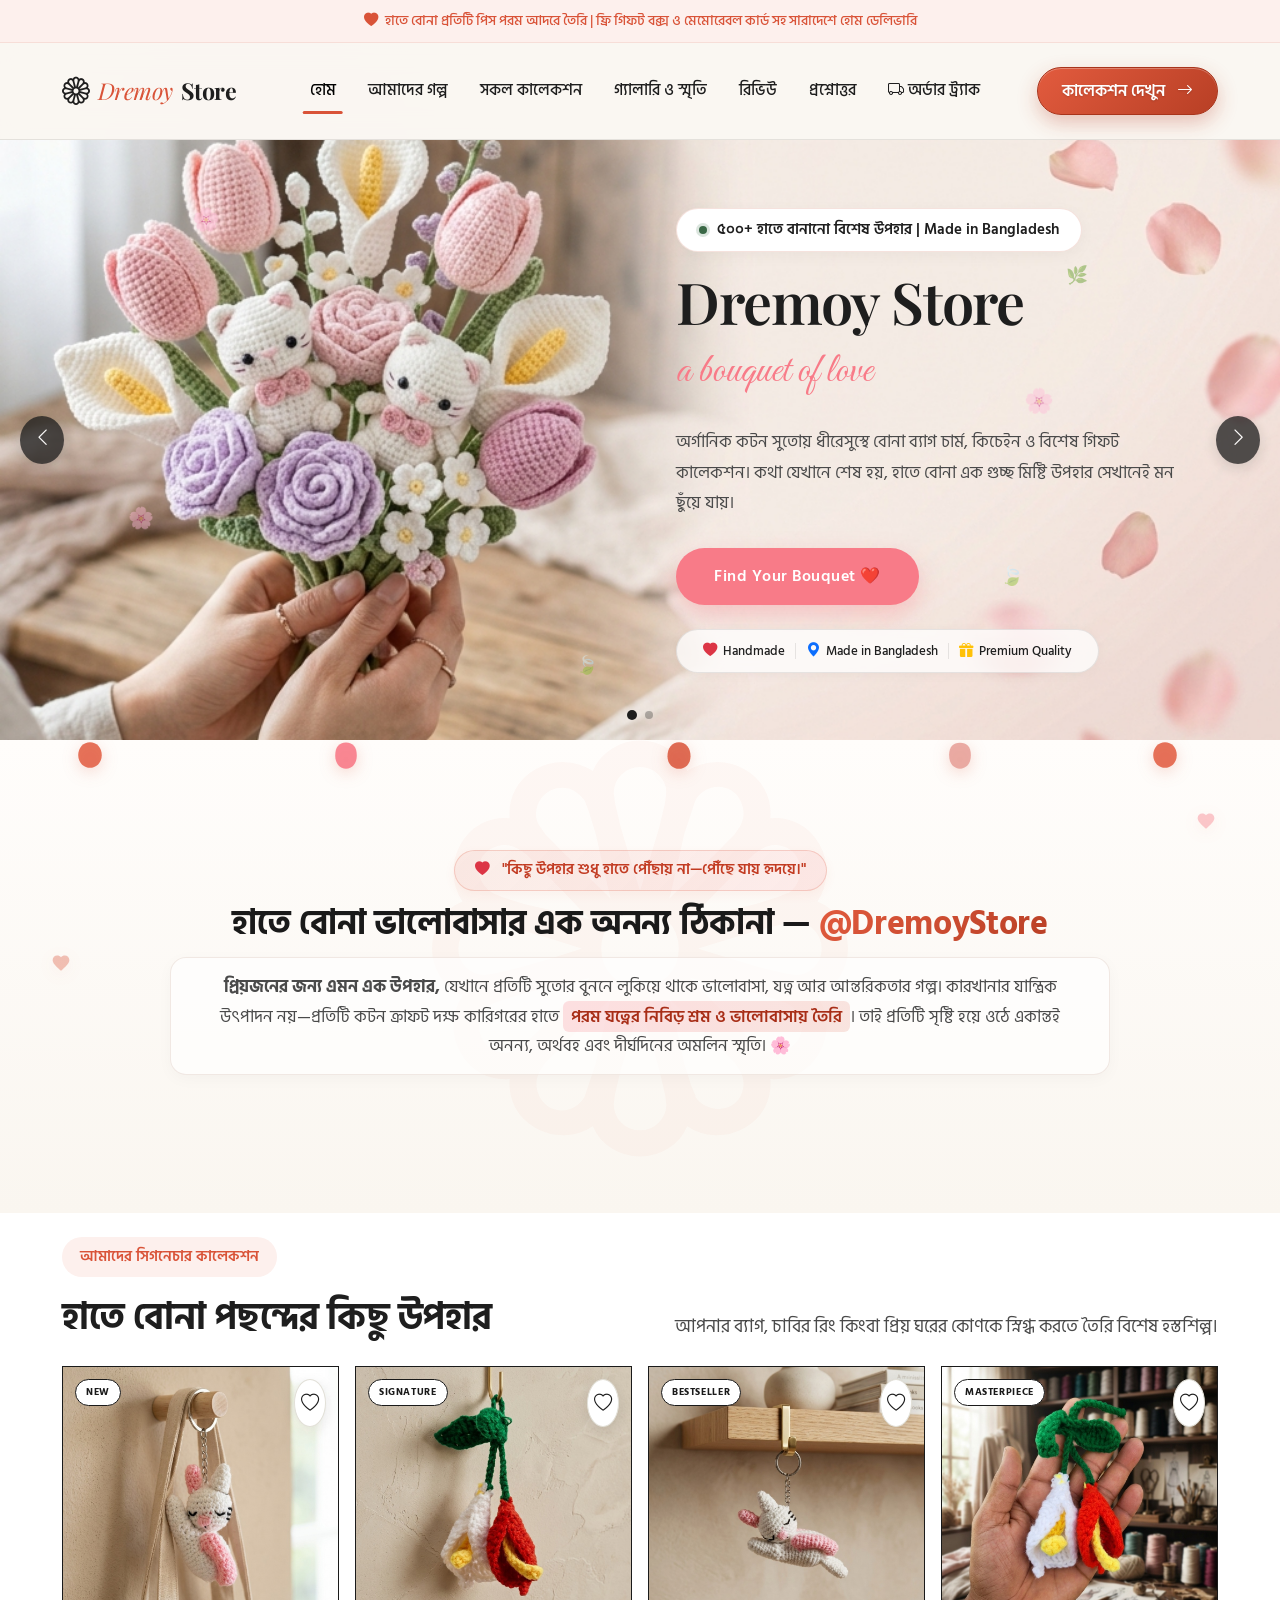
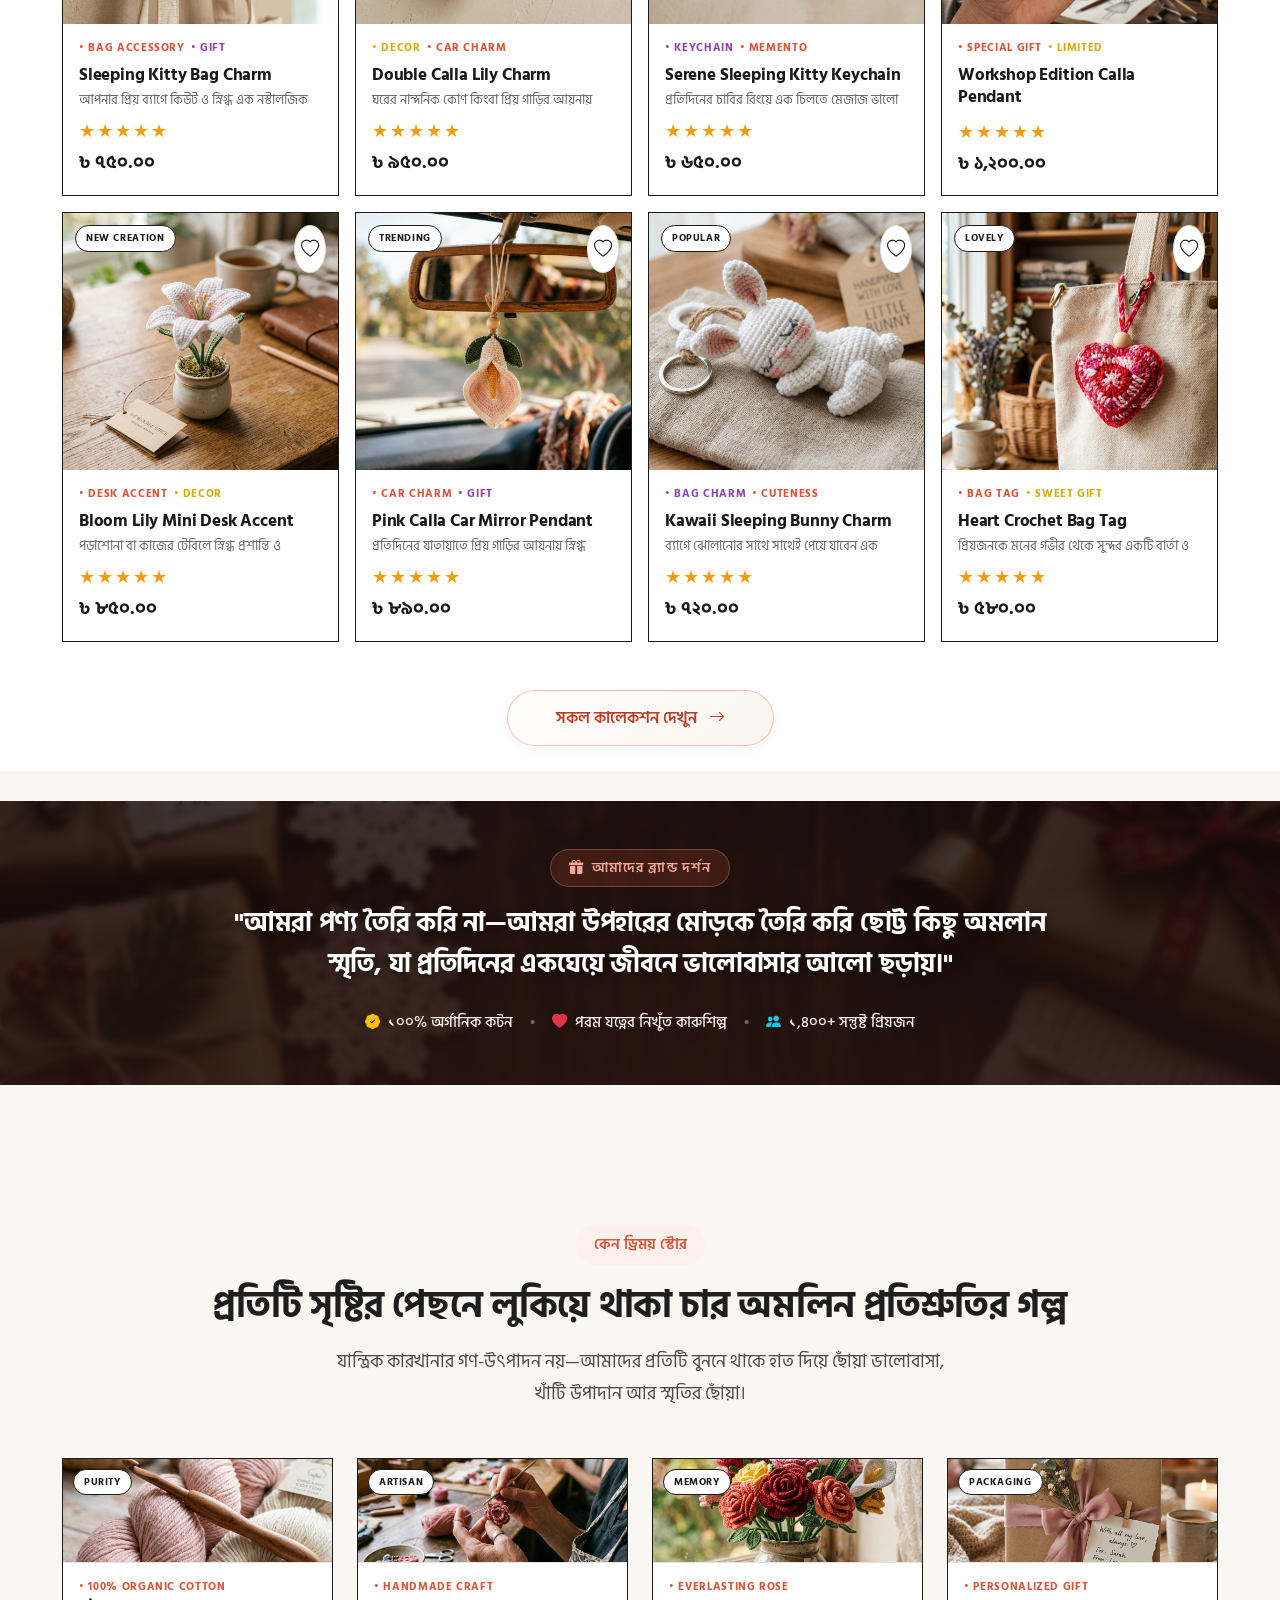
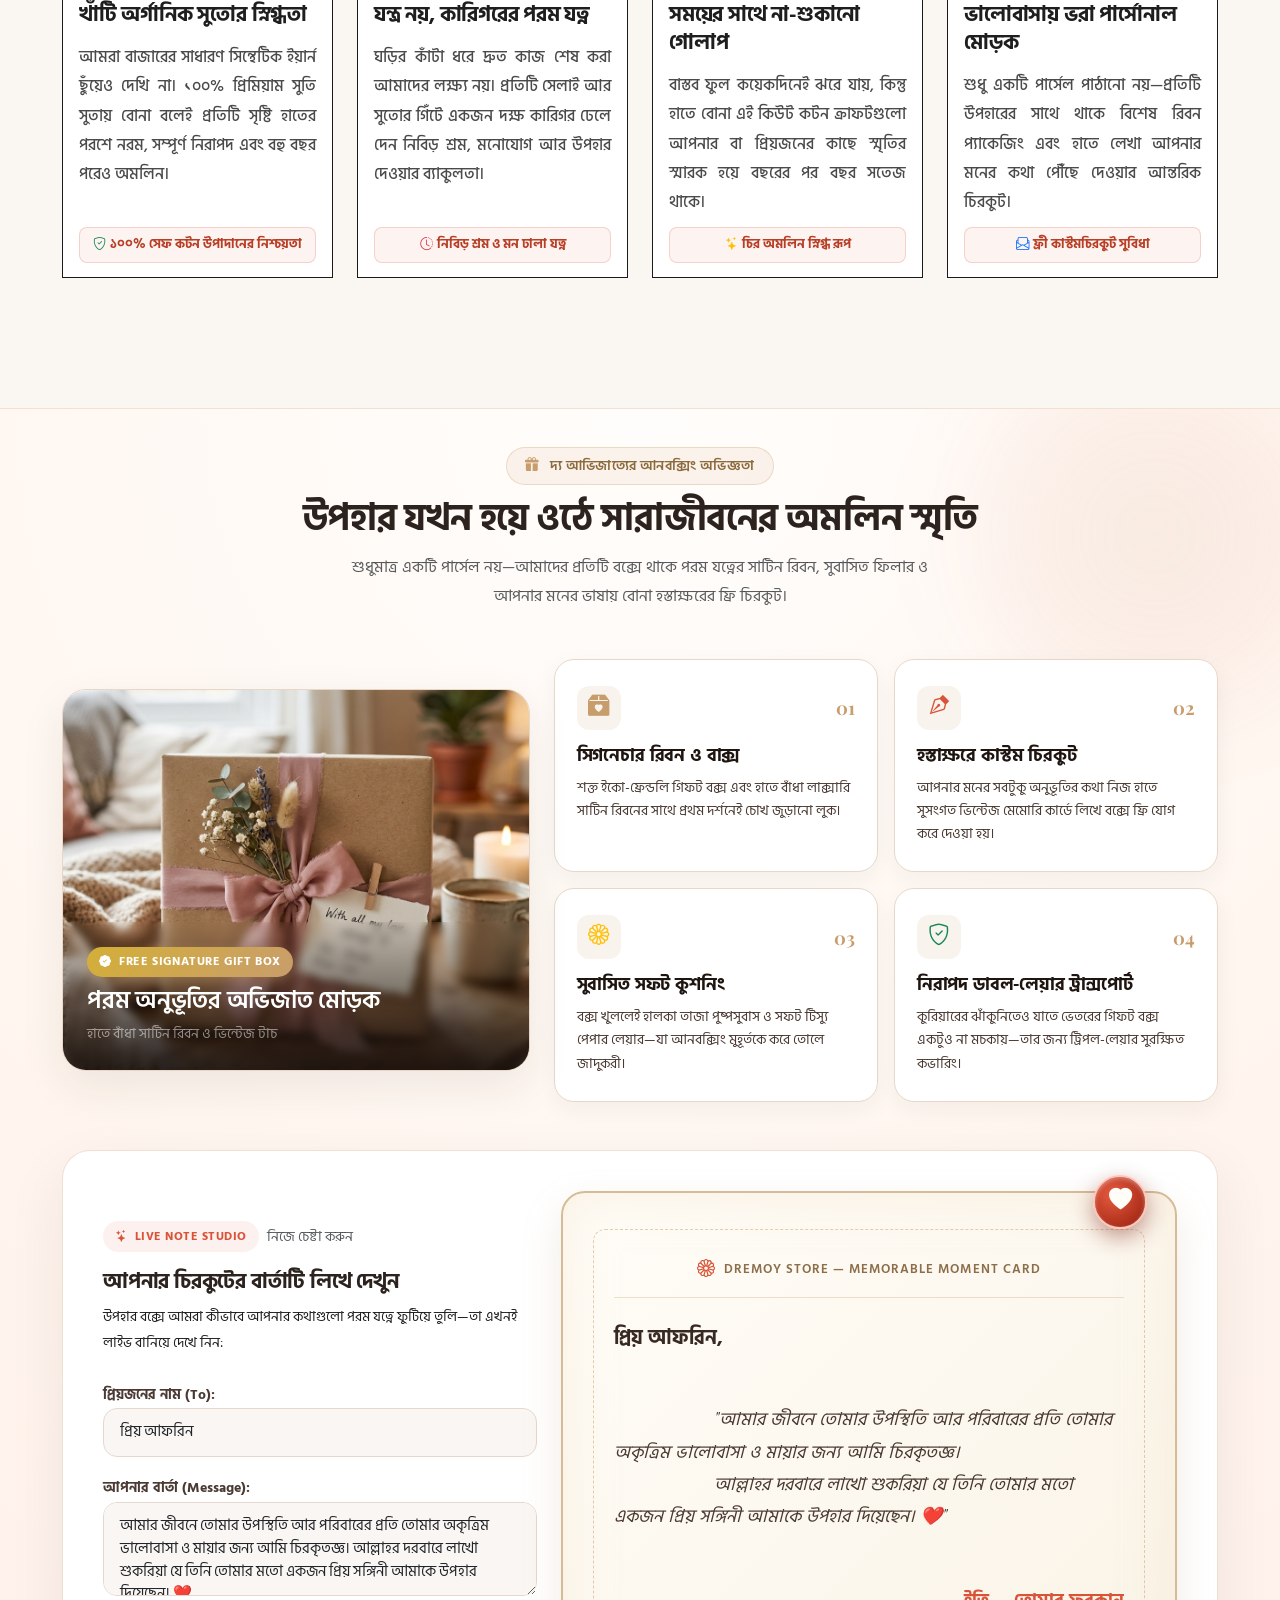
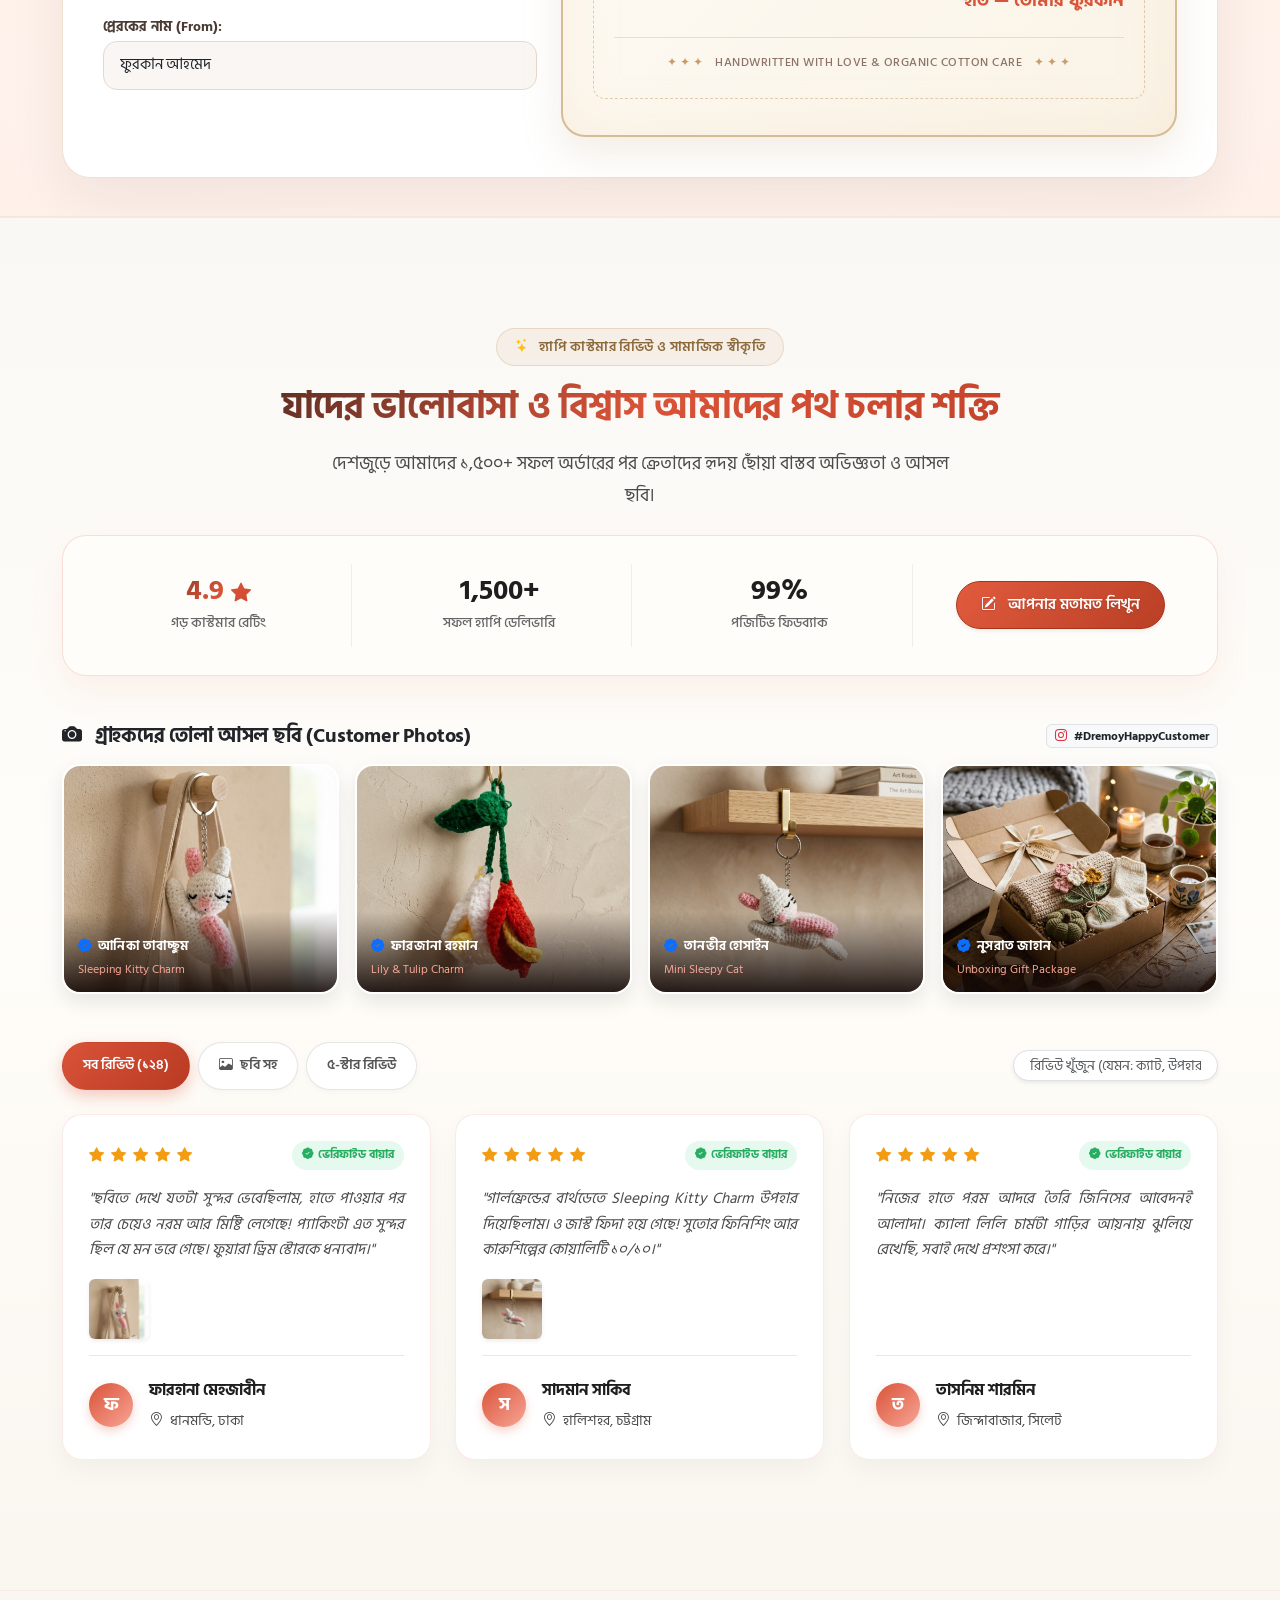
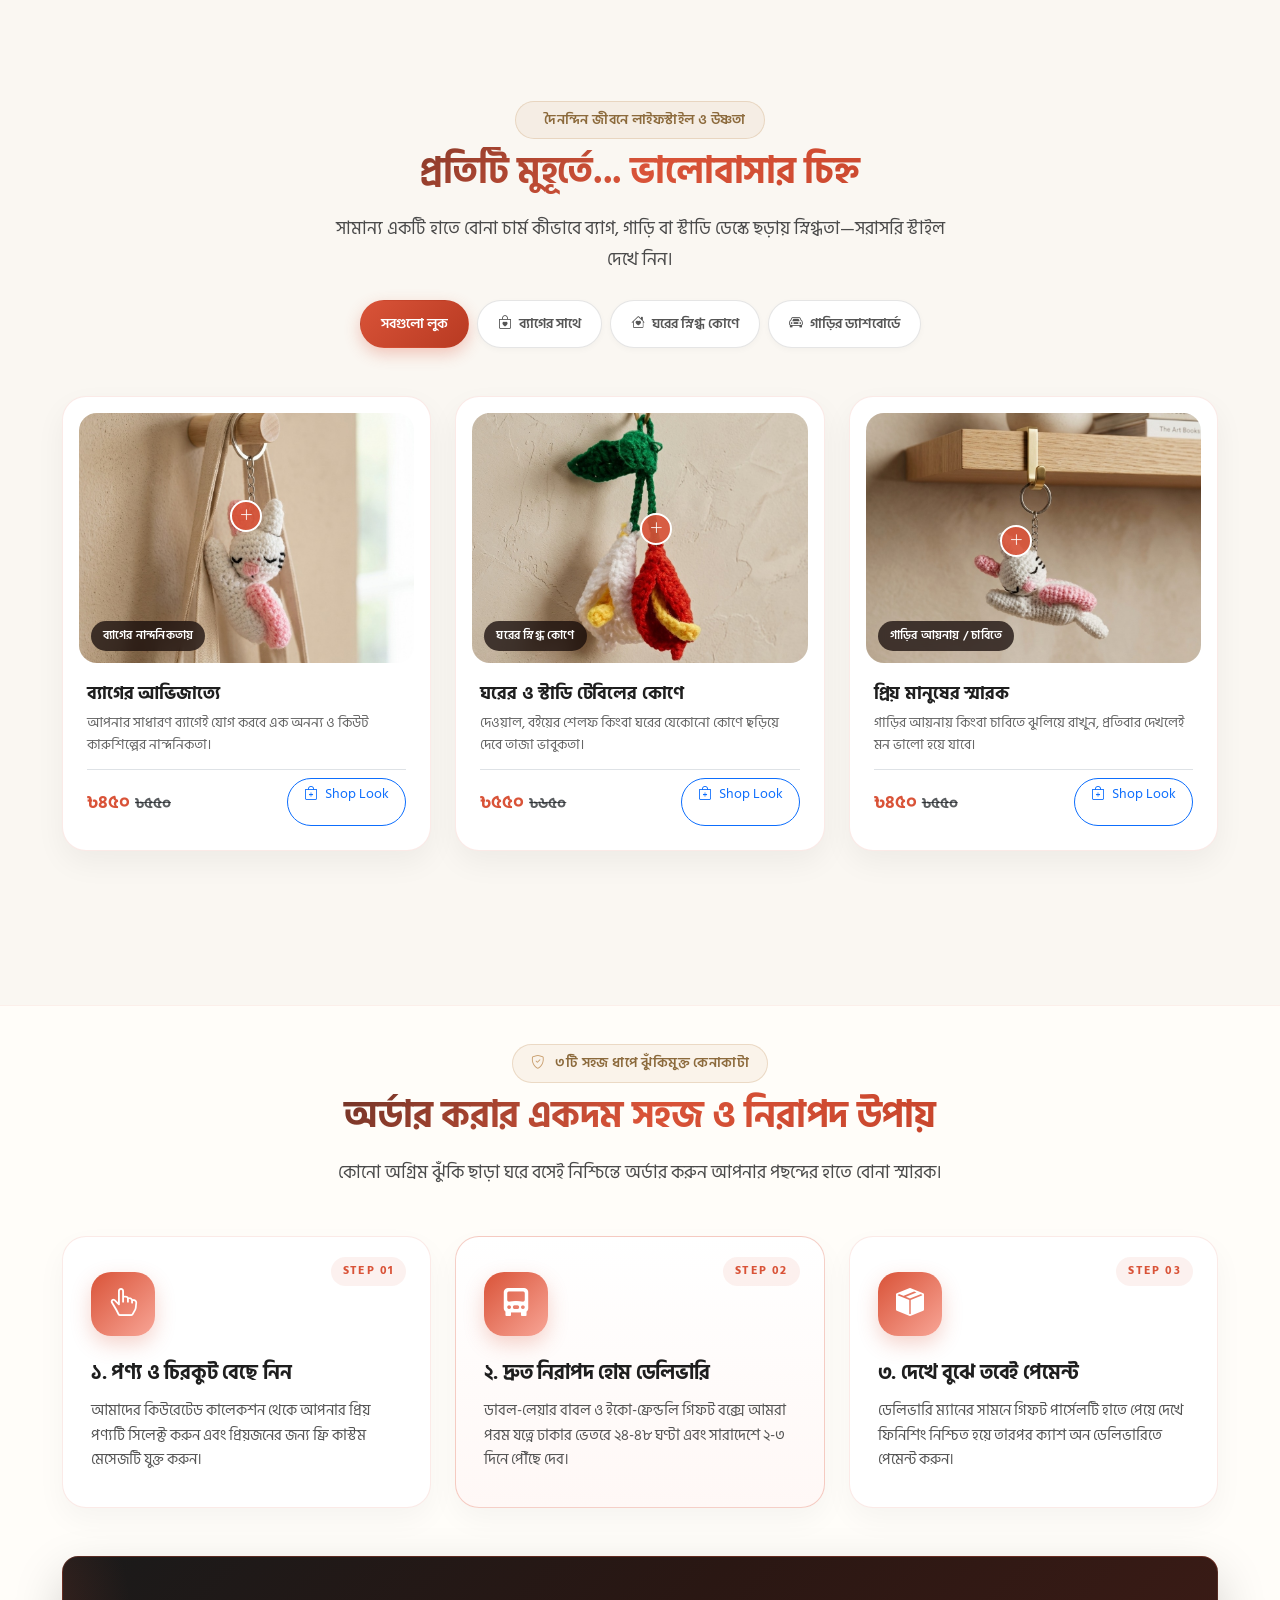
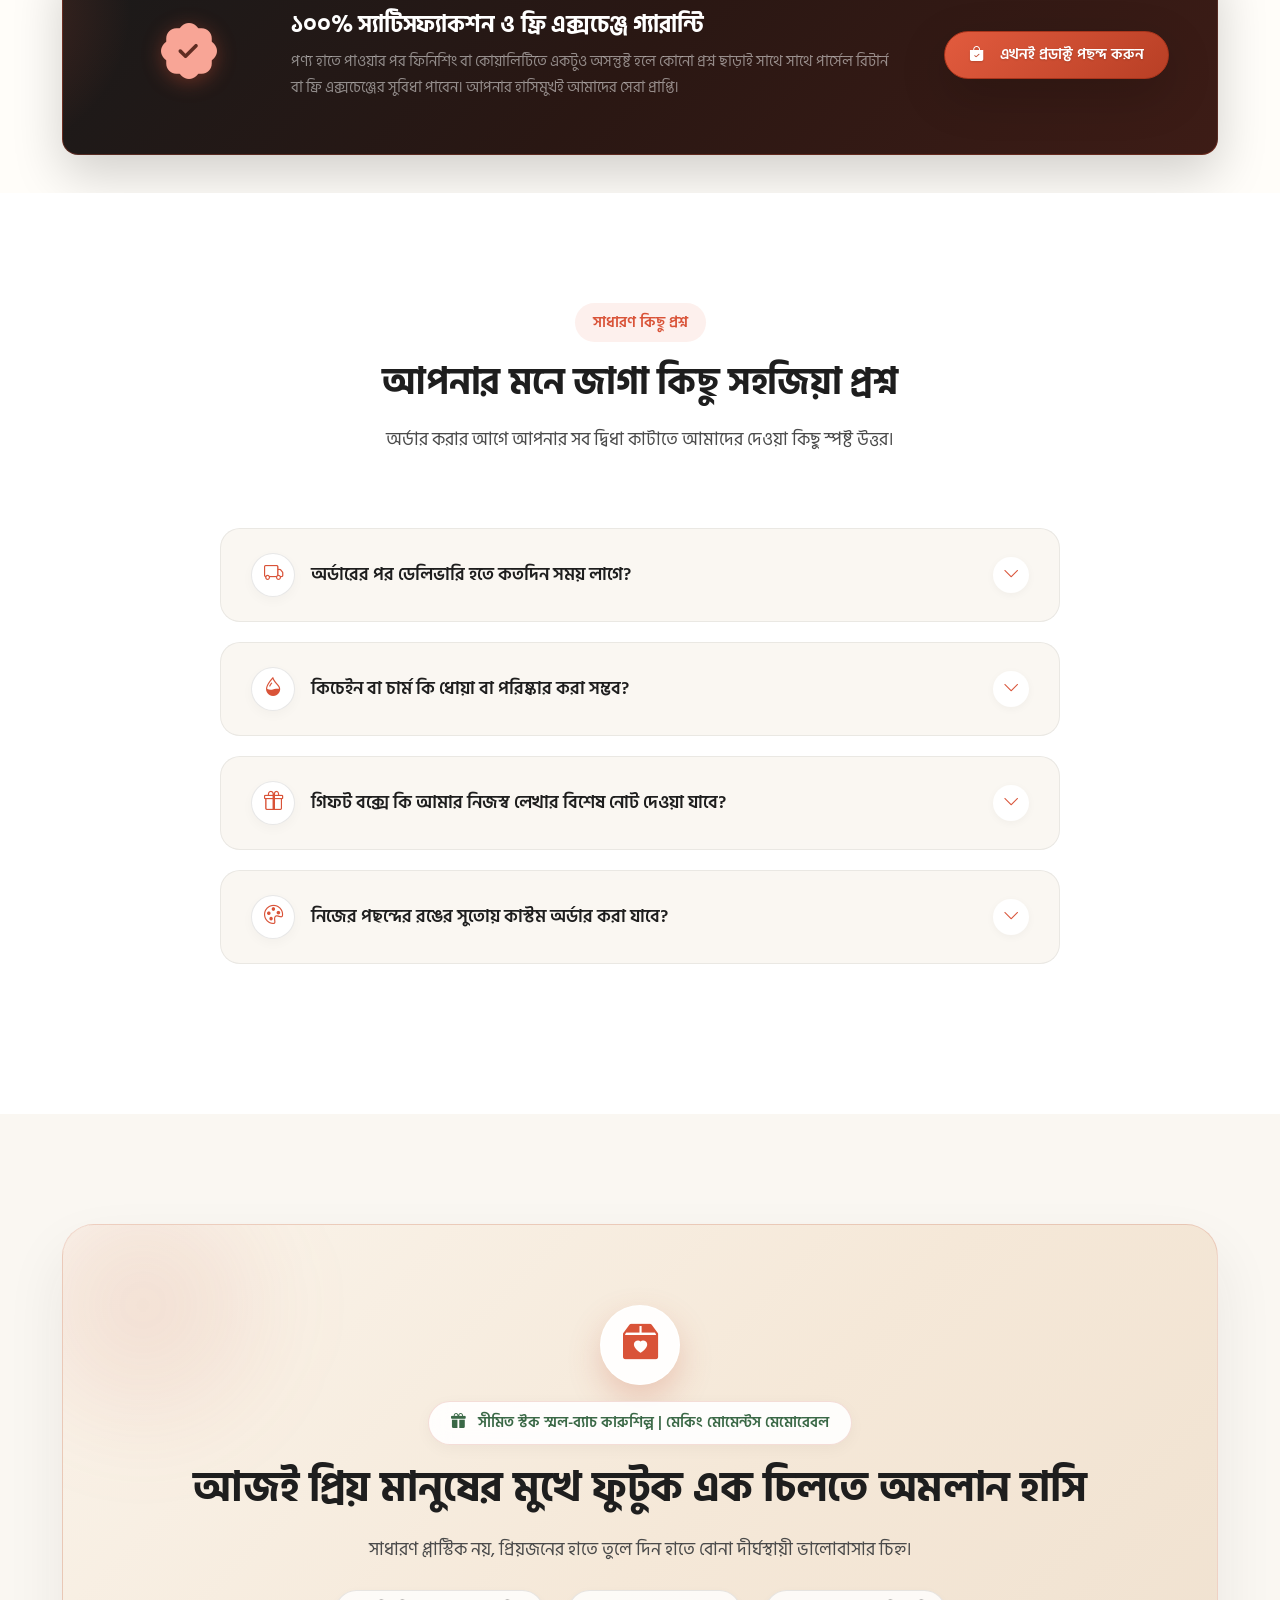
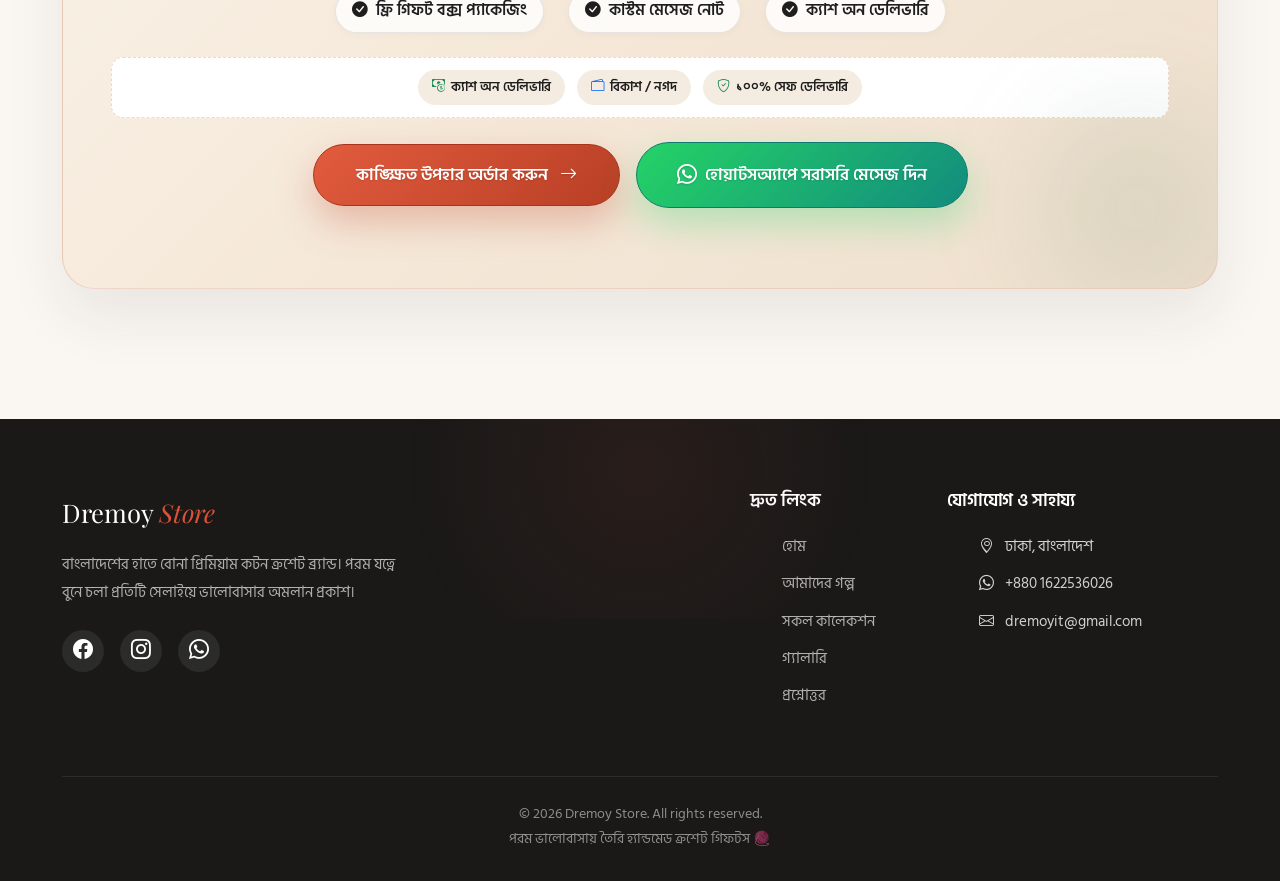
==== commit 9ebb3271: "v4" ====
--- a/index.html
+++ b/index.html
@@ -20,7 +20,8 @@
   <meta property="og:site_name" content="Dremoy Store">
   <meta property="og:type" content="website">
   <meta property="og:title" content="Dremoy Store — হাতে বোনা ভালোবাসার বিশেষ মেমেন্টো ও ক্রাফট গিফট">
-  <meta property="og:description" content="Dremoy Store — বাংলাদেশের প্রিমিয়াম হ্যান্ডমেড ক্রশেট ব্র্যান্ড। অর্গানিক সুতো দিয়ে ভালোবাসায় বোনা চাবির রিং, ব্যাগ চার্ম ও ডেকোর পিস।">
+  <meta property="og:description"
+    content="Dremoy Store — বাংলাদেশের প্রিমিয়াম হ্যান্ডমেড ক্রশেট ব্র্যান্ড। অর্গানিক সুতো দিয়ে ভালোবাসায় বোনা চাবির রিং, ব্যাগ চার্ম ও ডেকোর পিস।">
   <meta property="og:url" content="https://gift.dremoy.com/">
   <meta property="og:image" content="https://gift.dremoy.com/assets/images/handmade-in-hand.jpeg">
   <meta name="twitter:card" content="summary_large_image">
@@ -66,7 +67,7 @@
   </div>
 
   <!-- Premium Page Loader -->
-  <div id="pageLoader" class="page-loader">
+  <div id="pageLoader" class="page-loader" style="display: none !important;">
     <div class="loader-content text-center">
       <svg class="loader-svg" viewBox="0 0 100 100" fill="none" xmlns="http://www.w3.org/2000/svg">
         <path class="loader-yarn-path"
@@ -102,7 +103,8 @@
           <li class="nav-item"><a class="nav-link nav-link-custom" href="#gallery">গ্যালারি ও স্মৃতি</a></li>
           <li class="nav-item"><a class="nav-link nav-link-custom" href="#reviews">রিভিউ</a></li>
           <li class="nav-item"><a class="nav-link nav-link-custom" href="#faq">প্রশ্নোত্তর</a></li>
-          <li class="nav-item"><a class="nav-link nav-link-custom" href="pages/track.html"><i class="bi bi-truck me-1"></i>অর্ডার ট্র্যাক</a></li>
+          <li class="nav-item"><a class="nav-link nav-link-custom" href="pages/track.html"><i
+                class="bi bi-truck me-1"></i>অর্ডার ট্র্যাক</a></li>
         </ul>
         <div class="d-flex align-items-center gap-3 mt-3 mt-lg-0">
           <a href="collection/index.html" class="btn btn-primary-custom py-2 px-4 fs-6">
@@ -135,8 +137,7 @@
 
     <div class="container hero-full-container">
       <!-- Mobile Banner Image Visual (Visible on Mobile) -->
-      <img src="assets/images/hero-full-display-banner.png"
-        alt="Dremoy Store Handmade Crochet Flowers Banner"
+      <img src="assets/images/hero-full-display-banner.png" alt="Dremoy Store Handmade Crochet Flowers Banner"
         class="hero-mobile-banner-img d-md-none img-fluid">
 
       <div class="row align-items-center justify-content-end min-vh-hero">
@@ -163,7 +164,8 @@
 
             <!-- Description -->
             <p class="hero-description-text hero-fade-3">
-              অর্গানিক কটন সুতোয় ধীরেসুস্থে বোনা ব্যাগ চার্ম, কিচেইন ও বিশেষ গিফট কালেকশন। কথা যেখানে শেষ হয়, হাতে বোনা এক গুচ্ছ মিষ্টি উপহার সেখানেই মন ছুঁয়ে যায়।
+              অর্গানিক কটন সুতোয় ধীরেসুস্থে বোনা ব্যাগ চার্ম, কিচেইন ও বিশেষ গিফট কালেকশন। কথা যেখানে শেষ হয়, হাতে বোনা
+              এক গুচ্ছ মিষ্টি উপহার সেখানেই মন ছুঁয়ে যায়।
             </p>
 
             <!-- CTA Button -->
@@ -204,32 +206,40 @@
     <div class="story-floating-decorations" aria-hidden="true">
       <!-- Realistic Soft Organic Rose Petal Vectors -->
       <svg class="real-petal fall-petal-1" viewBox="0 0 24 28">
-        <path d="M12,2 C18,2 23,7 23,14 C23,22 17,26 12,26 C7,26 1,22 1,14 C1,7 6,2 12,2 Z" fill="#E25B3E" opacity="0.85"/>
+        <path d="M12,2 C18,2 23,7 23,14 C23,22 17,26 12,26 C7,26 1,22 1,14 C1,7 6,2 12,2 Z" fill="#E25B3E"
+          opacity="0.85" />
       </svg>
 
       <svg class="real-petal fall-petal-2" viewBox="0 0 20 25">
-        <path d="M10,2 C16,2 19,6 19,13 C19,20 15,24 10,24 C5,24 1,20 1,13 C1,6 4,2 10,2 Z" fill="#F87B88" opacity="0.9"/>
+        <path d="M10,2 C16,2 19,6 19,13 C19,20 15,24 10,24 C5,24 1,20 1,13 C1,6 4,2 10,2 Z" fill="#F87B88"
+          opacity="0.9" />
       </svg>
 
       <svg class="real-petal fall-petal-3" viewBox="0 0 22 26">
-        <path d="M11,2 C17,2 21,7 21,14 C21,21 16,25 11,25 C6,25 1,21 1,14 C1,7 5,2 11,2 Z" fill="#D95338" opacity="0.85"/>
+        <path d="M11,2 C17,2 21,7 21,14 C21,21 16,25 11,25 C6,25 1,21 1,14 C1,7 5,2 11,2 Z" fill="#D95338"
+          opacity="0.85" />
       </svg>
 
       <svg class="real-petal fall-petal-4" viewBox="0 0 18 22">
-        <path d="M9,2 C14,2 17,5 17,11 C17,18 13,21 9,21 C5,21 1,18 1,11 C1,5 4,2 9,2 Z" fill="#E8A29A" opacity="0.9"/>
+        <path d="M9,2 C14,2 17,5 17,11 C17,18 13,21 9,21 C5,21 1,18 1,11 C1,5 4,2 9,2 Z" fill="#E8A29A" opacity="0.9" />
       </svg>
 
       <svg class="real-petal fall-petal-5" viewBox="0 0 24 28">
-        <path d="M12,2 C18,2 23,7 23,14 C23,22 17,26 12,26 C7,26 1,22 1,14 C1,7 6,2 12,2 Z" fill="#E25B3E" opacity="0.85"/>
+        <path d="M12,2 C18,2 23,7 23,14 C23,22 17,26 12,26 C7,26 1,22 1,14 C1,7 6,2 12,2 Z" fill="#E25B3E"
+          opacity="0.85" />
       </svg>
 
       <!-- Soft Translucent Ambient Hearts -->
       <svg class="real-heart travel-heart-1" viewBox="0 0 24 24">
-        <path d="M12 21.35l-1.45-1.32C5.4 15.36 2 12.28 2 8.5 2 5.42 4.42 3 7.5 3c1.74 0 3.41.81 4.5 2.09C13.09 3.81 14.76 3 16.5 3 19.58 3 22 5.42 22 8.5c0 3.78-3.4 6.86-8.55 11.54L12 21.35z" fill="#D95338" opacity="0.35"/>
+        <path
+          d="M12 21.35l-1.45-1.32C5.4 15.36 2 12.28 2 8.5 2 5.42 4.42 3 7.5 3c1.74 0 3.41.81 4.5 2.09C13.09 3.81 14.76 3 16.5 3 19.58 3 22 5.42 22 8.5c0 3.78-3.4 6.86-8.55 11.54L12 21.35z"
+          fill="#D95338" opacity="0.35" />
       </svg>
 
       <svg class="real-heart travel-heart-2" viewBox="0 0 24 24">
-        <path d="M12 21.35l-1.45-1.32C5.4 15.36 2 12.28 2 8.5 2 5.42 4.42 3 7.5 3c1.74 0 3.41.81 4.5 2.09C13.09 3.81 14.76 3 16.5 3 19.58 3 22 5.42 22 8.5c0 3.78-3.4 6.86-8.55 11.54L12 21.35z" fill="#F87B88" opacity="0.4"/>
+        <path
+          d="M12 21.35l-1.45-1.32C5.4 15.36 2 12.28 2 8.5 2 5.42 4.42 3 7.5 3c1.74 0 3.41.81 4.5 2.09C13.09 3.81 14.76 3 16.5 3 19.58 3 22 5.42 22 8.5c0 3.78-3.4 6.86-8.55 11.54L12 21.35z"
+          fill="#F87B88" opacity="0.4" />
       </svg>
     </div>
 
@@ -243,14 +253,17 @@
 
         <!-- Main Editorial Headline -->
         <h2 class="story-editorial-title mb-2 reveal-fade-up delay-1">
-          হাতে বোনা ভালোবাসার এক অনন্য ঠিকানা — 
+          হাতে বোনা ভালোবাসার এক অনন্য ঠিকানা —
           <span class="story-gradient-handle">@DremoyStore</span>
         </h2>
 
         <!-- Unified Compact Paragraph Block -->
         <div class="story-text-block mt-2 mb-2 mx-auto reveal-fade-up delay-2">
           <p class="story-editorial-desc mb-0">
-            <strong>প্রিয়জনের জন্য এমন এক উপহার,</strong> যেখানে প্রতিটি সুতোর বুননে লুকিয়ে থাকে ভালোবাসা, যত্ন আর আন্তরিকতার গল্প। কারখানার যান্ত্রিক উৎপাদন নয়—প্রতিটি কটন ক্রাফট দক্ষ কারিগরের হাতে <mark class="story-highlight-mark">পরম যত্নের নিবিড় শ্রম ও ভালোবাসায় তৈরি</mark>। তাই প্রতিটি সৃষ্টি হয়ে ওঠে একান্তই অনন্য, অর্থবহ এবং দীর্ঘদিনের অমলিন স্মৃতি। 🌸
+            <strong>প্রিয়জনের জন্য এমন এক উপহার,</strong> যেখানে প্রতিটি সুতোর বুননে লুকিয়ে থাকে ভালোবাসা, যত্ন আর
+            আন্তরিকতার গল্প। কারখানার যান্ত্রিক উৎপাদন নয়—প্রতিটি কটন ক্রাফট দক্ষ কারিগরের হাতে <mark
+              class="story-highlight-mark">পরম যত্নের নিবিড় শ্রম ও ভালোবাসায় তৈরি</mark>। তাই প্রতিটি সৃষ্টি হয়ে ওঠে
+            একান্তই অনন্য, অর্থবহ এবং দীর্ঘদিনের অমলিন স্মৃতি। 🌸
           </p>
         </div>
 
@@ -279,9 +292,11 @@
               <span class="product-badge-pill">NEW</span>
               <button class="product-fav-btn" aria-label="উইশলিস্টে যুক্ত করুন"><i class="bi bi-heart"></i></button>
               <a href="product/sleeping-kitty-bag-charm/index.html">
-                <img src="assets/images/cat-on-bag.jpeg" alt="Sleeping Kitty Bag Charm" class="product-img" loading="lazy">
+                <img src="assets/images/cat-on-bag.jpeg" alt="Sleeping Kitty Bag Charm" class="product-img"
+                  loading="lazy">
               </a>
-              <button class="product-hover-overlay-btn" data-bs-toggle="modal" data-bs-target="#orderModal" data-product-name="Sleeping Kitty Bag Charm">
+              <button class="product-hover-overlay-btn" data-bs-toggle="modal" data-bs-target="#orderModal"
+                data-product-name="Sleeping Kitty Bag Charm">
                 Add to Cart
               </button>
             </div>
@@ -293,7 +308,8 @@
               <h3 class="editorial-product-title">
                 <a href="product/sleeping-kitty-bag-charm/index.html">Sleeping Kitty Bag Charm</a>
               </h3>
-              <p class="editorial-product-desc">আপনার প্রিয় ব্যাগে কিউট ও স্নিগ্ধ এক নস্টালজিক লুক এনে দেবে এই চার্ম।</p>
+              <p class="editorial-product-desc">আপনার প্রিয় ব্যাগে কিউট ও স্নিগ্ধ এক নস্টালজিক লুক এনে দেবে এই চার্ম।
+              </p>
               <div class="product-rating-stars">★★★★★</div>
               <div class="editorial-product-price">৳ ৭৫০.০০</div>
             </div>
@@ -307,9 +323,11 @@
               <span class="product-badge-pill">SIGNATURE</span>
               <button class="product-fav-btn" aria-label="উইশলিস্টে যুক্ত করুন"><i class="bi bi-heart"></i></button>
               <a href="product/double-calla-lily-charm/index.html">
-                <img src="assets/images/crochet-flower-wall.jpeg" alt="Double Calla Lily Charm" class="product-img" loading="lazy">
+                <img src="assets/images/crochet-flower-wall.jpeg" alt="Double Calla Lily Charm" class="product-img"
+                  loading="lazy">
               </a>
-              <button class="product-hover-overlay-btn" data-bs-toggle="modal" data-bs-target="#orderModal" data-product-name="Double Calla Lily Charm">
+              <button class="product-hover-overlay-btn" data-bs-toggle="modal" data-bs-target="#orderModal"
+                data-product-name="Double Calla Lily Charm">
                 Add to Cart
               </button>
             </div>
@@ -335,9 +353,11 @@
               <span class="product-badge-pill">BESTSELLER</span>
               <button class="product-fav-btn" aria-label="উইশলিস্টে যুক্ত করুন"><i class="bi bi-heart"></i></button>
               <a href="product/serene-sleeping-kitty-keychain/index.html">
-                <img src="assets/images/sleeping-cat-keychain.jpeg" alt="Serene Sleeping Kitty Keychain" class="product-img" loading="lazy">
+                <img src="assets/images/sleeping-cat-keychain.jpeg" alt="Serene Sleeping Kitty Keychain"
+                  class="product-img" loading="lazy">
               </a>
-              <button class="product-hover-overlay-btn" data-bs-toggle="modal" data-bs-target="#orderModal" data-product-name="Serene Sleeping Kitty Keychain">
+              <button class="product-hover-overlay-btn" data-bs-toggle="modal" data-bs-target="#orderModal"
+                data-product-name="Serene Sleeping Kitty Keychain">
                 Add to Cart
               </button>
             </div>
@@ -363,9 +383,11 @@
               <span class="product-badge-pill">MASTERPIECE</span>
               <button class="product-fav-btn" aria-label="উইশলিস্টে যুক্ত করুন"><i class="bi bi-heart"></i></button>
               <a href="product/workshop-edition-calla-pendant/index.html">
-                <img src="assets/images/handmade-in-hand.jpeg" alt="Workshop Edition Calla Pendant" class="product-img" loading="lazy">
+                <img src="assets/images/handmade-in-hand.jpeg" alt="Workshop Edition Calla Pendant" class="product-img"
+                  loading="lazy">
               </a>
-              <button class="product-hover-overlay-btn" data-bs-toggle="modal" data-bs-target="#orderModal" data-product-name="Workshop Edition Calla Pendant">
+              <button class="product-hover-overlay-btn" data-bs-toggle="modal" data-bs-target="#orderModal"
+                data-product-name="Workshop Edition Calla Pendant">
                 Add to Cart
               </button>
             </div>
@@ -391,9 +413,11 @@
               <span class="product-badge-pill">NEW CREATION</span>
               <button class="product-fav-btn" aria-label="উইশলিস্টে যুক্ত করুন"><i class="bi bi-heart"></i></button>
               <a href="collection/index.html">
-                <img src="assets/images/bloom-lily-desk-accent.png" alt="Bloom Lily Mini Desk Accent" class="product-img" loading="lazy">
+                <img src="assets/images/bloom-lily-desk-accent.png" alt="Bloom Lily Mini Desk Accent"
+                  class="product-img" loading="lazy">
               </a>
-              <button class="product-hover-overlay-btn" data-bs-toggle="modal" data-bs-target="#orderModal" data-product-name="Bloom Lily Mini Desk Accent">
+              <button class="product-hover-overlay-btn" data-bs-toggle="modal" data-bs-target="#orderModal"
+                data-product-name="Bloom Lily Mini Desk Accent">
                 Add to Cart
               </button>
             </div>
@@ -419,9 +443,11 @@
               <span class="product-badge-pill">TRENDING</span>
               <button class="product-fav-btn" aria-label="উইশলিস্টে যুক্ত করুন"><i class="bi bi-heart"></i></button>
               <a href="collection/index.html">
-                <img src="assets/images/pink-calla-car-pendant.png" alt="Pink Calla Car Mirror Pendant" class="product-img" loading="lazy">
+                <img src="assets/images/pink-calla-car-pendant.png" alt="Pink Calla Car Mirror Pendant"
+                  class="product-img" loading="lazy">
               </a>
-              <button class="product-hover-overlay-btn" data-bs-toggle="modal" data-bs-target="#orderModal" data-product-name="Pink Calla Car Mirror Pendant">
+              <button class="product-hover-overlay-btn" data-bs-toggle="modal" data-bs-target="#orderModal"
+                data-product-name="Pink Calla Car Mirror Pendant">
                 Add to Cart
               </button>
             </div>
@@ -447,9 +473,11 @@
               <span class="product-badge-pill">POPULAR</span>
               <button class="product-fav-btn" aria-label="উইশলিস্টে যুক্ত করুন"><i class="bi bi-heart"></i></button>
               <a href="collection/index.html">
-                <img src="assets/images/sleeping-bunny-charm.png" alt="Kawaii Sleeping Bunny Charm" class="product-img" loading="lazy">
+                <img src="assets/images/sleeping-bunny-charm.png" alt="Kawaii Sleeping Bunny Charm" class="product-img"
+                  loading="lazy">
               </a>
-              <button class="product-hover-overlay-btn" data-bs-toggle="modal" data-bs-target="#orderModal" data-product-name="Kawaii Sleeping Bunny Charm">
+              <button class="product-hover-overlay-btn" data-bs-toggle="modal" data-bs-target="#orderModal"
+                data-product-name="Kawaii Sleeping Bunny Charm">
                 Add to Cart
               </button>
             </div>
@@ -475,9 +503,11 @@
               <span class="product-badge-pill">LOVELY</span>
               <button class="product-fav-btn" aria-label="উইশলিস্টে যুক্ত করুন"><i class="bi bi-heart"></i></button>
               <a href="collection/index.html">
-                <img src="assets/images/heart-crochet-bag-tag.png" alt="Heart Crochet Bag Tag" class="product-img" loading="lazy">
+                <img src="assets/images/heart-crochet-bag-tag.png" alt="Heart Crochet Bag Tag" class="product-img"
+                  loading="lazy">
               </a>
-              <button class="product-hover-overlay-btn" data-bs-toggle="modal" data-bs-target="#orderModal" data-product-name="Heart Crochet Bag Tag">
+              <button class="product-hover-overlay-btn" data-bs-toggle="modal" data-bs-target="#orderModal"
+                data-product-name="Heart Crochet Bag Tag">
                 Add to Cart
               </button>
             </div>
@@ -489,7 +519,8 @@
               <h3 class="editorial-product-title">
                 <a href="collection/index.html">Heart Crochet Bag Tag</a>
               </h3>
-              <p class="editorial-product-desc">প্রিয়জনকে মনের গভীর থেকে সুন্দর একটি বার্তা ও ভালোবাসা প্রকাশের স্মারক।</p>
+              <p class="editorial-product-desc">প্রিয়জনকে মনের গভীর থেকে সুন্দর একটি বার্তা ও ভালোবাসা প্রকাশের স্মারক।
+              </p>
               <div class="product-rating-stars">★★★★★</div>
               <div class="editorial-product-price">৳ ৫৮০.০০</div>
             </div>
@@ -516,9 +547,11 @@
             <i class="bi bi-gift-fill me-2"></i>আমাদের ব্র্যান্ড দর্শন
           </span>
           <h2 class="luxury-banner-quote my-3">
-            "আমরা পণ্য তৈরি করি না—আমরা উপহারের মোড়কে তৈরি করি ছোট্ট কিছু অমলান স্মৃতি, যা প্রতিদিনের একঘেয়ে জীবনে ভালোবাসার আলো ছড়ায়।"
+            "আমরা পণ্য তৈরি করি না—আমরা উপহারের মোড়কে তৈরি করি ছোট্ট কিছু অমলান স্মৃতি, যা প্রতিদিনের একঘেয়ে জীবনে
+            ভালোবাসার আলো ছড়ায়।"
           </h2>
-          <div class="luxury-banner-badges d-flex flex-wrap align-items-center justify-content-center gap-2 gap-md-3 mt-4">
+          <div
+            class="luxury-banner-badges d-flex flex-wrap align-items-center justify-content-center gap-2 gap-md-3 mt-4">
             <span class="luxury-badge-item">
               <i class="bi bi-patch-check-fill text-warning me-1"></i> ১০০% অর্গানিক কটন
             </span>
@@ -543,7 +576,8 @@
         <span class="section-label">কেন ড্রিময় স্টোর</span>
         <h2 class="section-title">প্রতিটি সৃষ্টির পেছনে লুকিয়ে থাকা চার অমলিন প্রতিশ্রুতির গল্প</h2>
         <p class="section-subtitle mx-auto">
-          যান্ত্রিক কারখানার গণ-উৎপাদন নয়—আমাদের প্রতিটি বুননে থাকে হাত দিয়ে ছোঁয়া ভালোবাসা, খাঁটি উপাদান আর স্মৃতির ছোঁয়া।
+          যান্ত্রিক কারখানার গণ-উৎপাদন নয়—আমাদের প্রতিটি বুননে থাকে হাত দিয়ে ছোঁয়া ভালোবাসা, খাঁটি উপাদান আর স্মৃতির
+          ছোঁয়া।
         </p>
       </div>
 
@@ -553,14 +587,16 @@
           <div class="editorial-highlight-card">
             <div class="highlight-top-header">
               <span class="highlight-badge-pill">PURITY</span>
-              <img src="assets/images/organic-yarn-macro.png" alt="খাঁটি অর্গানিক সুতো" class="highlight-img" loading="lazy">
+              <img src="assets/images/organic-yarn-macro.png" alt="খাঁটি অর্গানিক সুতো" class="highlight-img"
+                loading="lazy">
             </div>
             <div class="highlight-info-body">
               <div>
                 <span class="highlight-tag">• 100% ORGANIC COTTON</span>
                 <h3 class="highlight-card-title">খাঁটি অর্গানিক সুতোর স্নিগ্ধতা</h3>
                 <p class="highlight-card-desc">
-                  আমরা বাজারের সাধারণ সিন্থেটিক ইয়ার্ন ছুঁয়েও দেখি না। ১০০% প্রিমিয়াম সুতি সুতায় বোনা বলেই প্রতিটি সৃষ্টি হাতের পরশে নরম, সম্পূর্ণ নিরাপদ এবং বহু বছর পরেও অমলিন।
+                  আমরা বাজারের সাধারণ সিন্থেটিক ইয়ার্ন ছুঁয়েও দেখি না। ১০০% প্রিমিয়াম সুতি সুতায় বোনা বলেই প্রতিটি
+                  সৃষ্টি হাতের পরশে নরম, সম্পূর্ণ নিরাপদ এবং বহু বছর পরেও অমলিন।
                 </p>
               </div>
               <div class="highlight-bottom-note">
@@ -575,14 +611,16 @@
           <div class="editorial-highlight-card">
             <div class="highlight-top-header">
               <span class="highlight-badge-pill">ARTISAN</span>
-              <img src="assets/images/artisan-hands-crafting.png" alt="কারিগরের পরম যত্ন" class="highlight-img" loading="lazy">
+              <img src="assets/images/artisan-hands-crafting.png" alt="কারিগরের পরম যত্ন" class="highlight-img"
+                loading="lazy">
             </div>
             <div class="highlight-info-body">
               <div>
                 <span class="highlight-tag">• HANDMADE CRAFT</span>
                 <h3 class="highlight-card-title">যন্ত্র নয়, কারিগরের পরম যত্ন</h3>
                 <p class="highlight-card-desc">
-                  ঘড়ির কাঁটা ধরে দ্রুত কাজ শেষ করা আমাদের লক্ষ্য নয়। প্রতিটি সেলাই আর সুতোর গিঁটে একজন দক্ষ কারিগর ঢেলে দেন নিবিড় শ্রম, মনোযোগ আর উপহার দেওয়ার ব্যাকুলতা।
+                  ঘড়ির কাঁটা ধরে দ্রুত কাজ শেষ করা আমাদের লক্ষ্য নয়। প্রতিটি সেলাই আর সুতোর গিঁটে একজন দক্ষ কারিগর ঢেলে
+                  দেন নিবিড় শ্রম, মনোযোগ আর উপহার দেওয়ার ব্যাকুলতা।
                 </p>
               </div>
               <div class="highlight-bottom-note">
@@ -597,14 +635,16 @@
           <div class="editorial-highlight-card">
             <div class="highlight-top-header">
               <span class="highlight-badge-pill">MEMORY</span>
-              <img src="assets/images/everlasting-crochet-flowers.png" alt="না-শুকানো গোলাপ" class="highlight-img" loading="lazy">
+              <img src="assets/images/everlasting-crochet-flowers.png" alt="না-শুকানো গোলাপ" class="highlight-img"
+                loading="lazy">
             </div>
             <div class="highlight-info-body">
               <div>
                 <span class="highlight-tag">• EVERLASTING ROSE</span>
                 <h3 class="highlight-card-title">সময়ের সাথে না-শুকানো গোলাপ</h3>
                 <p class="highlight-card-desc">
-                  বাস্তব ফুল কয়েকদিনেই ঝরে যায়, কিন্তু হাতে বোনা এই কিউট কটন ক্রাফটগুলো আপনার বা প্রিয়জনের কাছে স্মৃতির স্মারক হয়ে বছরের পর বছর সতেজ থাকে।
+                  বাস্তব ফুল কয়েকদিনেই ঝরে যায়, কিন্তু হাতে বোনা এই কিউট কটন ক্রাফটগুলো আপনার বা প্রিয়জনের কাছে স্মৃতির
+                  স্মারক হয়ে বছরের পর বছর সতেজ থাকে।
                 </p>
               </div>
               <div class="highlight-bottom-note">
@@ -619,14 +659,16 @@
           <div class="editorial-highlight-card">
             <div class="highlight-top-header">
               <span class="highlight-badge-pill">PACKAGING</span>
-              <img src="assets/images/gift-packaging-ribbon.png" alt="পার্সোনাল উপহারের মোড়ক" class="highlight-img" loading="lazy">
+              <img src="assets/images/gift-packaging-ribbon.png" alt="পার্সোনাল উপহারের মোড়ক" class="highlight-img"
+                loading="lazy">
             </div>
             <div class="highlight-info-body">
               <div>
                 <span class="highlight-tag">• PERSONALIZED GIFT</span>
                 <h3 class="highlight-card-title">ভালোবাসায় ভরা পার্সোনাল মোড়ক</h3>
                 <p class="highlight-card-desc">
-                  শুধু একটি পার্সেল পাঠানো নয়—প্রতিটি উপহারের সাথে থাকে বিশেষ রিবন প্যাকেজিং এবং হাতে লেখা আপনার মনের কথা পৌঁছে দেওয়ার আন্তরিক চিরকুট।
+                  শুধু একটি পার্সেল পাঠানো নয়—প্রতিটি উপহারের সাথে থাকে বিশেষ রিবন প্যাকেজিং এবং হাতে লেখা আপনার মনের
+                  কথা পৌঁছে দেওয়ার আন্তরিক চিরকুট।
                 </p>
               </div>
               <div class="highlight-bottom-note">
@@ -639,66 +681,303 @@
     </div>
   </section>
 
-  <!-- Lifestyle & Gallery Section -->
-  <section id="gallery" class="lifestyle-section section-padding">
+  <!-- Luxury Unboxing & Gift Packaging Showcase Section -->
+  <section id="unboxing" class="luxury-unboxing-section section-padding position-relative overflow-hidden">
+    <!-- Ambient Gold Glow & Botanical Backdrop -->
+    <div class="luxury-unboxing-bg-glow" aria-hidden="true"></div>
+
+    <div class="container position-relative z-2">
+      <!-- Editorial Section Header -->
+      <div class="text-center mb-5 reveal-fade-up">
+        <span class="luxury-section-badge mb-2">
+          <i class="bi bi-gift-fill me-1 text-gold"></i> দ্য আভিজাত্যের আনবক্সিং অভিজ্ঞতা
+        </span>
+        <h2 class="section-title luxury-title-gold display-6">
+          উপহার যখন হয়ে ওঠে সারাজীবনের অমলিন স্মৃতি
+        </h2>
+        <p class="section-subtitle mx-auto text-muted fs-6">
+          শুধুমাত্র একটি পার্সেল নয়—আমাদের প্রতিটি বক্সে থাকে পরম যত্নের সাটিন রিবন, সুবাসিত ফিলার ও আপনার মনের ভাষায়
+          বোনা হস্তাক্ষরের ফ্রি চিরকুট।
+        </p>
+      </div>
+
+      <!-- Top Showcase Row: Luxury Image Showcase + Editorial Feature Grid -->
+      <div class="row g-4 align-items-center mb-5">
+        <!-- Left: High-Definition Packaging Image Card -->
+        <div class="col-lg-5 reveal-fade-up delay-1">
+          <div class="luxury-packaging-image-card">
+            <div class="packaging-img-wrapper position-relative">
+              <img src="assets/images/gift-packaging-ribbon.png" alt="Dremoy Store Signature Gift Packaging with Ribbon"
+                class="img-fluid luxury-pack-img">
+              <div class="packaging-glass-overlay">
+                <span class="badge-luxury-gold">
+                  <i class="bi bi-patch-check-fill me-1"></i> FREE SIGNATURE GIFT BOX
+                </span>
+                <h4 class="text-white mt-2 mb-1 font-serif">পরম অনুভূতির অভিজাত মোড়ক</h4>
+                <p class="text-white-50 small mb-0">হাতে বাঁধা সাটিন রিবন ও ভিন্টেজ টাচ</p>
+              </div>
+            </div>
+          </div>
+        </div>
+
+        <!-- Right: 4 Premium Feature Pillars -->
+        <div class="col-lg-7">
+          <div class="row g-3">
+            <!-- Pillar 1 -->
+            <div class="col-sm-6 reveal-fade-up delay-2">
+              <div class="luxury-feature-pill-card">
+                <div class="luxury-pillar-header">
+                  <div class="pillar-icon-wrap text-gold">
+                    <i class="bi bi-box2-heart-fill"></i>
+                  </div>
+                  <span class="pillar-number">01</span>
+                </div>
+                <h3 class="pillar-title">সিগনেচার রিবন ও বাক্স</h3>
+                <p class="pillar-desc">
+                  শক্ত ইকো-ফ্রেন্ডলি গিফট বক্স এবং হাতে বাঁধা লাক্সারি সাটিন রিবনের সাথে প্রথম দর্শনেই চোখ জুড়ানো লুক।
+                </p>
+              </div>
+            </div>
+
+            <!-- Pillar 2 -->
+            <div class="col-sm-6 reveal-fade-up delay-3">
+              <div class="luxury-feature-pill-card">
+                <div class="luxury-pillar-header">
+                  <div class="pillar-icon-wrap text-rose">
+                    <i class="bi bi-vector-pen"></i>
+                  </div>
+                  <span class="pillar-number">02</span>
+                </div>
+                <h3 class="pillar-title">হস্তাক্ষরে কাস্টম চিরকুট</h3>
+                <p class="pillar-desc">
+                  আপনার মনের সবটুকু অনুভূতির কথা নিজ হাতে সুসংগত ভিন্টেজ মেমোরি কার্ডে লিখে বক্সে ফ্রি যোগ করে দেওয়া হয়।
+                </p>
+              </div>
+            </div>
+
+            <!-- Pillar 3 -->
+            <div class="col-sm-6 reveal-fade-up delay-4">
+              <div class="luxury-feature-pill-card">
+                <div class="luxury-pillar-header">
+                  <div class="pillar-icon-wrap text-warning">
+                    <i class="bi bi-flower1"></i>
+                  </div>
+                  <span class="pillar-number">03</span>
+                </div>
+                <h3 class="pillar-title">সুবাসিত সফট কুশনিং</h3>
+                <p class="pillar-desc">
+                  বক্স খুললেই হালকা তাজা পুষ্পসুবাস ও সফট টিস্যু পেপার লেয়ার—যা আনবক্সিং মুহূর্তকে করে তোলে জাদুকরী।
+                </p>
+              </div>
+            </div>
+
+            <!-- Pillar 4 -->
+            <div class="col-sm-6 reveal-fade-up delay-5">
+              <div class="luxury-feature-pill-card">
+                <div class="luxury-pillar-header">
+                  <div class="pillar-icon-wrap text-success">
+                    <i class="bi bi-shield-check"></i>
+                  </div>
+                  <span class="pillar-number">04</span>
+                </div>
+                <h3 class="pillar-title">নিরাপদ ডাবল-লেয়ার ট্রান্সপোর্ট</h3>
+                <p class="pillar-desc">
+                  কুরিয়ারের ঝাঁকুনিতেও যাতে ভেতরের গিফট বক্স একটুও না মচকায়—তার জন্য ট্রিপল-লেয়ার সুরক্ষিত কভারিং।
+                </p>
+              </div>
+            </div>
+          </div>
+        </div>
+      </div>
+
+      <!-- Live Gift Note Studio Showcase Container -->
+      <div class="luxury-note-studio-card reveal-fade-up">
+        <div class="row align-items-center g-4">
+          <!-- Left Form Input -->
+          <div class="col-lg-5">
+            <div class="studio-form-wrap">
+              <div class="d-flex align-items-center gap-2 mb-3">
+                <span class="studio-badge-tag"><i class="bi bi-stars me-1"></i> LIVE NOTE STUDIO</span>
+                <span class="text-muted small">নিজে চেষ্টা করুন</span>
+              </div>
+              <h3 class="studio-form-title mb-2">আপনার চিরকুটের বার্তাটি লিখে দেখুন</h3>
+              <p class="studio-form-desc mb-4">
+                উপহার বক্সে আমরা কীভাবে আপনার কথাগুলো পরম যত্নে ফুটিয়ে তুলি—তা এখনই লাইভ বানিয়ে দেখে নিন:
+              </p>
+
+              <div class="mb-3">
+                <label for="giftRecipientInput" class="luxury-label">প্রিয়জনের নাম (To):</label>
+                <input type="text" id="giftRecipientInput" class="form-control luxury-input"
+                  placeholder="যেমন: প্রিয় আফরিন" value="প্রিয় আফরিন">
+              </div>
+              <div class="mb-3">
+                <label for="giftMessageInput" class="luxury-label">আপনার বার্তা (Message):</label>
+                <textarea id="giftMessageInput" class="form-control luxury-input" rows="3"
+                  placeholder="এখানে মনের কথা লিখুন...">আমার জীবনে তোমার উপস্থিতি আর পরিবারের প্রতি তোমার অকৃত্রিম ভালোবাসা ও মায়ার জন্য আমি চিরকৃতজ্ঞ। আল্লাহর দরবারে লাখো শুকরিয়া যে তিনি তোমার মতো একজন প্রিয় সঙ্গিনী আমাকে উপহার দিয়েছেন। ❤️</textarea>
+              </div>
+              <div class="mb-3">
+                <label for="giftSenderInput" class="luxury-label">প্রেরকের নাম (From):</label>
+                <input type="text" id="giftSenderInput" class="form-control luxury-input"
+                  placeholder="যেমন: ফুরকান আহমেদ" value="ফুরকান আহমেদ">
+              </div>
+            </div>
+          </div>
+
+          <!-- Right Simulated Parchment Card -->
+          <div class="col-lg-7">
+            <div class="luxury-parchment-card">
+              <!-- 3D Wax Seal Badge -->
+              <div class="luxury-3d-wax-seal">
+                <i class="bi bi-heart-fill"></i>
+              </div>
+
+              <!-- Inner Card Content -->
+              <div class="parchment-inner">
+                <div class="parchment-brand-header">
+                  <span class="parchment-crest"><i class="bi bi-flower1"></i></span>
+                  <span class="parchment-brand-name">Dremoy Store — Memorable Moment Card</span>
+                </div>
+
+                <div class="parchment-content-body">
+                  <div class="parchment-recipient" id="previewRecipient">প্রিয় আফরিন,</div>
+                  <div class="parchment-message" id="previewMessage">
+                    "আমার জীবনে তোমার উপস্থিতি আর পরিবারের প্রতি তোমার অকৃত্রিম ভালোবাসা ও মায়ার জন্য আমি চিরকৃতজ্ঞ।
+                    আল্লাহর দরবারে লাখো শুকরিয়া যে তিনি তোমার মতো একজন প্রিয় সঙ্গিনী আমাকে উপহার দিয়েছেন। ❤️"
+                  </div>
+                  <div class="parchment-sender" id="previewSender">ইতি — তোমার ফুরকান </div>
+                </div>
+
+                <div class="parchment-footer">
+                  <span class="gold-dots">✦ ✦ ✦</span>
+                  <span class="footer-note-text">Handwritten with Love & Organic Cotton Care</span>
+                  <span class="gold-dots">✦ ✦ ✦</span>
+                </div>
+              </div>
+            </div>
+          </div>
+        </div>
+      </div>
+
+    </div>
+  </section>
+
+  <!-- Customer Reviews & Social Proof Section (Ultra Premium Edition) -->
+  <section id="reviews" class="reviews-section section-padding luxury-reviews-bg">
     <div class="container">
-      <div class="text-center mb-5 reveal-fade-up">
-        <span class="section-label">দৈনন্দিন জীবনে উষ্ণতা</span>
-        <h2 class="section-title">প্রতিটি মুহূর্তে... ভালোবাসার চিহ্ন</h2>
+      <!-- Section Header -->
+      <div class="text-center mb-4 reveal-fade-up">
+        <span class="section-label luxury-section-badge"><i class="bi bi-stars text-warning me-1"></i> হ্যাপি কাস্টমার
+          রিভিউ ও সামাজিক স্বীকৃতি</span>
+        <h2 class="section-title text-gradient-gold">যাদের ভালোবাসা ও বিশ্বাস আমাদের পথ চলার শক্তি</h2>
         <p class="section-subtitle mx-auto">
-          সামান্য একটি হস্তশিল্প কীভাবে আপনার দৈনন্দিন অভিজ্ঞতা আর প্রিয়জনের আনমনে হাসির মুহূর্তকে বাড়িয়ে তোলে।
+          দেশজুড়ে আমাদের ১,৫০০+ সফল অর্ডারের পর ক্রেতাদের হৃদয় ছোঁয়া বাস্তব অভিজ্ঞতা ও আসল ছবি।
         </p>
       </div>
 
-      <div class="row g-4">
-        <div class="col-md-4 reveal-fade-up delay-1">
-          <div class="lifestyle-card">
-            <img src="assets/images/cat-on-bag.jpeg" alt="ব্যাগে ঝোলানো বিড়াল চার্ম" class="lifestyle-img"
-              loading="lazy">
-            <div class="lifestyle-overlay">
-              <h3 class="lifestyle-title">ব্যাগের আভিজাত্যে</h3>
-              <p class="lifestyle-desc">আপনার সাধারণ ব্যাগেই যোগ করবে এক অনন্য ও কিউট নান্দনিকতা।</p>
-            </div>
-          </div>
-        </div>
-        <div class="col-md-4 reveal-fade-up delay-2">
-          <div class="lifestyle-card">
-            <img src="assets/images/crochet-flower-wall.jpeg" alt="ঘরের কোণে ফুলের চার্ম" class="lifestyle-img"
-              loading="lazy">
-            <div class="lifestyle-overlay">
-              <h3 class="lifestyle-title">ঘরের স্নিগ্ধ কোণে</h3>
-              <p class="lifestyle-desc">দেওয়াল কিংবা গাড়ির ড্যাশবোর্ডে ছড়িয়ে দেবে তাজা ভাবুকতা।</p>
-            </div>
-          </div>
-        </div>
-        <div class="col-md-4 reveal-fade-up delay-3">
-          <div class="lifestyle-card">
-            <img src="assets/images/sleeping-cat-keychain.jpeg" alt="প্রিয় চাবিতে বিড়াল কিচেইন" class="lifestyle-img"
-              loading="lazy">
-            <div class="lifestyle-overlay">
-              <h3 class="lifestyle-title">প্রিয় মানুষের স্মারক</h3>
-              <p class="lifestyle-desc">প্রতিবার চাবি হাতে নিলেই মনে পড়ে যাবে আপনার পরম অনুভূতির কথা।</p>
-            </div>
-          </div>
-        </div>
-      </div>
-    </div>
-  </section>
-
-  <!-- Customer Reviews Section (Social Proof) -->
-  <section id="reviews" class="reviews-section section-padding">
-    <div class="container">
-      <div class="text-center mb-5 pb-2 reveal-fade-up">
-        <span class="section-label">গ্রাহকদের ভালোবাসার বার্তা</span>
-        <h2 class="section-title">যাদের অনুভূতি আমাদের সবচেয়ে বড় শক্তি</h2>
-        <p class="section-subtitle mx-auto">
-          দেশজুড়ে আমাদের শত শত হ্যাপি কাস্টমারদের সত্য অভিজ্ঞতার কিছু নিদর্শন।
-        </p>
-      </div>
-
-      <div class="row g-4">
+      <!-- Trust Metrics Stats Bar -->
+      <div class="trust-stats-bar mb-5 reveal-fade-up">
+        <div class="row align-items-center g-3 text-center">
+          <div class="col-6 col-md-3">
+            <div class="stat-box">
+              <span class="stat-number text-gradient-gold">4.9 <i class="bi bi-star-fill text-warning fs-5"></i></span>
+              <span class="stat-label">গড় কাস্টমার রেটিং</span>
+            </div>
+          </div>
+          <div class="col-6 col-md-3">
+            <div class="stat-box">
+              <span class="stat-number">1,500+</span>
+              <span class="stat-label">সফল হ্যাপি ডেলিভারি</span>
+            </div>
+          </div>
+          <div class="col-6 col-md-3">
+            <div class="stat-box">
+              <span class="stat-number">99%</span>
+              <span class="stat-label">পজিটিভ ফিডব্যাক</span>
+            </div>
+          </div>
+          <div class="col-6 col-md-3">
+            <div class="stat-box border-0">
+              <button type="button" class="btn btn-primary-custom btn-sm rounded-pill py-2 px-4 shadow-sm"
+                data-bs-toggle="modal" data-bs-target="#writeReviewModal">
+                <i class="bi bi-pencil-square me-1"></i> আপনার মতামত লিখুন
+              </button>
+            </div>
+          </div>
+        </div>
+      </div>
+
+      <!-- Customer Real Photos & Story Showcase Carousel/Grid -->
+      <div class="customer-photo-showcase mb-5 reveal-fade-up">
+        <div class="d-flex align-items-center justify-content-between mb-3">
+          <h4 class="h5 fw-bold mb-0 text-dark"><i class="bi bi-camera-fill text-primary-color me-2"></i> গ্রাহকদের তোলা
+            আসল ছবি (Customer Photos)</h4>
+          <span class="badge bg-light text-dark border"><i class="bi bi-instagram me-1 text-danger"></i>
+            #DremoyHappyCustomer</span>
+        </div>
+
+        <div class="row g-3">
+          <div class="col-6 col-md-3">
+            <div class="review-photo-card">
+              <img src="assets/images/cat-on-bag.jpeg" alt="কাস্টমার ফটো বিড়াল চার্ম" class="review-photo-img"
+                loading="lazy">
+              <div class="photo-overlay-info">
+                <span class="photo-author"><i class="bi bi-patch-check-fill text-primary me-1"></i> আনিকা
+                  তাবাচ্ছুম</span>
+                <span class="photo-tag">Sleeping Kitty Charm</span>
+              </div>
+            </div>
+          </div>
+          <div class="col-6 col-md-3">
+            <div class="review-photo-card">
+              <img src="assets/images/crochet-flower-wall.jpeg" alt="কাস্টমার ফটো টিউলিপ ফ্লাওয়ার"
+                class="review-photo-img" loading="lazy">
+              <div class="photo-overlay-info">
+                <span class="photo-author"><i class="bi bi-patch-check-fill text-primary me-1"></i> ফারজানা রহমান</span>
+                <span class="photo-tag">Lily & Tulip Charm</span>
+              </div>
+            </div>
+          </div>
+          <div class="col-6 col-md-3">
+            <div class="review-photo-card">
+              <img src="assets/images/sleeping-cat-keychain.jpeg" alt="কাস্টমার ফটো চাবিতে বিড়াল"
+                class="review-photo-img" loading="lazy">
+              <div class="photo-overlay-info">
+                <span class="photo-author"><i class="bi bi-patch-check-fill text-primary me-1"></i> তানভীর হোসাইন</span>
+                <span class="photo-tag">Mini Sleepy Cat</span>
+              </div>
+            </div>
+          </div>
+          <div class="col-6 col-md-3">
+            <div class="review-photo-card">
+              <img src="assets/images/gift-packaging-box.jpeg" alt="কাস্টমার ফটো আনবক্সিং গিফট" class="review-photo-img"
+                loading="lazy" onerror="this.onerror=null;this.src='assets/images/gift-packaging-ribbon.png';">
+              <div class="photo-overlay-info">
+                <span class="photo-author"><i class="bi bi-patch-check-fill text-primary me-1"></i> নুসরাত জাহান</span>
+                <span class="photo-tag">Unboxing Gift Package</span>
+              </div>
+            </div>
+          </div>
+        </div>
+      </div>
+
+      <!-- Review Filter Tabs & Search Bar -->
+      <div class="d-flex flex-wrap align-items-center justify-content-between gap-3 mb-4 reveal-fade-up">
+        <div class="review-filter-tabs d-flex gap-2">
+          <button class="btn btn-sm btn-filter active" data-filter="all">সব রিভিউ (১২8)</button>
+          <button class="btn btn-sm btn-filter" data-filter="with-photo"><i class="bi bi-image me-1"></i> ছবি
+            সহ</button>
+          <button class="btn btn-sm btn-filter" data-filter="5-star">৫-স্টার রিভিউ</button>
+        </div>
+        <div class="review-search">
+          <input type="text" id="searchReviewInput" class="form-control form-control-sm rounded-pill px-3 shadow-sm"
+            placeholder="রিভিউ খুঁজুন (যেমন: ক্যাট, উপহার)...">
+        </div>
+      </div>
+
+      <!-- Review Cards Grid -->
+      <div class="row g-4" id="reviewsContainer">
         <!-- Review 1 -->
-        <div class="col-md-4 reveal-fade-up delay-1">
+        <div class="col-md-4 reveal-fade-up delay-1 review-item" data-stars="5" data-has-photo="true">
           <div class="review-card">
             <div>
               <div class="d-flex align-items-center justify-content-between mb-3">
@@ -715,6 +994,10 @@
                 "ছবিতে দেখে যতটা সুন্দর ভেবেছিলাম, হাতে পাওয়ার পর তার চেয়েও নরম আর মিষ্টি লেগেছে! প্যাকিংটা এত সুন্দর
                 ছিল যে মন ভরে গেছে। ফুয়ারা ড্রিম স্টোরকে ধন্যবাদ।"
               </p>
+              <div class="review-inline-photo mb-3">
+                <img src="assets/images/cat-on-bag.jpeg" alt="রিভিউ ফটো" class="rounded shadow-sm"
+                  style="height: 60px; width: 60px; object-fit: cover;">
+              </div>
             </div>
             <div class="review-author">
               <div class="author-avatar">ফ</div>
@@ -727,7 +1010,7 @@
         </div>
 
         <!-- Review 2 -->
-        <div class="col-md-4 reveal-fade-up delay-2">
+        <div class="col-md-4 reveal-fade-up delay-2 review-item" data-stars="5" data-has-photo="true">
           <div class="review-card">
             <div>
               <div class="d-flex align-items-center justify-content-between mb-3">
@@ -744,6 +1027,10 @@
                 "গার্লফ্রেন্ডের বার্থডেতে Sleeping Kitty Charm উপহার দিয়েছিলাম। ও জাস্ট ফিদা হয়ে গেছে! সুতোর ফিনিশিং আর
                 কারুশিল্পের কোয়ালিটি ১০/১০।"
               </p>
+              <div class="review-inline-photo mb-3">
+                <img src="assets/images/sleeping-cat-keychain.jpeg" alt="রিভিউ ফটো" class="rounded shadow-sm"
+                  style="height: 60px; width: 60px; object-fit: cover;">
+              </div>
             </div>
             <div class="review-author">
               <div class="author-avatar">স</div>
@@ -757,7 +1044,7 @@
         </div>
 
         <!-- Review 3 -->
-        <div class="col-md-4 reveal-fade-up delay-3">
+        <div class="col-md-4 reveal-fade-up delay-3 review-item" data-stars="5" data-has-photo="false">
           <div class="review-card">
             <div>
               <div class="d-flex align-items-center justify-content-between mb-3">
@@ -788,6 +1075,253 @@
       </div>
     </div>
   </section>
+
+  <!-- Lifestyle & Shop The Look Gallery Section (Ultra Luxury Edition) -->
+  <section id="gallery" class="lifestyle-section section-padding position-relative overflow-hidden">
+    <div class="container position-relative z-2">
+      <!-- Section Header -->
+      <div class="text-center mb-4 reveal-fade-up">
+        <span class="luxury-section-badge mb-2">
+          <i class="bi bi-sparkles text-gold me-1"></i> দৈনন্দিন জীবনে লাইফস্টাইল ও উষ্ণতা
+        </span>
+        <h2 class="section-title text-gradient-gold">প্রতিটি মুহূর্তে... ভালোবাসার চিহ্ন</h2>
+        <p class="section-subtitle mx-auto">
+          সামান্য একটি হাতে বোনা চার্ম কীভাবে ব্যাগ, গাড়ি বা স্টাডি ডেস্কে ছড়ায় স্নিগ্ধতা—সরাসরি স্টাইল দেখে নিন।
+        </p>
+      </div>
+
+      <!-- Use-Case Lifestyle Filter Tabs -->
+      <div class="d-flex justify-content-center flex-wrap gap-2 mb-5 reveal-fade-up">
+        <button class="btn btn-sm btn-filter active" data-gallery-filter="all">সবগুলো লুক</button>
+        <button class="btn btn-sm btn-filter" data-gallery-filter="bag"><i class="bi bi-bag-heart me-1"></i> ব্যাগের
+          সাথে</button>
+        <button class="btn btn-sm btn-filter" data-gallery-filter="decor"><i class="bi bi-house-heart me-1"></i> ঘরের
+          স্নিগ্ধ কোণে</button>
+        <button class="btn btn-sm btn-filter" data-gallery-filter="car"><i class="bi bi-car-front me-1"></i> গাড়ির
+          ড্যাশবোর্ডে</button>
+      </div>
+
+      <!-- Shop The Look Grid -->
+      <div class="row g-4 mb-4" id="lifestyleGalleryGrid">
+        <!-- Item 1: Bag Charm -->
+        <div class="col-md-4 reveal-fade-up delay-1 gallery-item" data-category="bag">
+          <div class="lifestyle-polaroid-card">
+            <div class="polaroid-img-wrap position-relative">
+              <img src="assets/images/cat-on-bag.jpeg" alt="ব্যাগে ঝোলানো বিড়াল চার্ম" class="lifestyle-img"
+                loading="lazy">
+              <!-- Hotspot Pin -->
+              <div class="lifestyle-hotspot-pin" style="top: 35%; left: 45%;" data-bs-toggle="tooltip"
+                title="Sleeping Kitty Bag Charm">
+                <i class="bi bi-plus-lg"></i>
+              </div>
+              <span class="polaroid-tag-badge">ব্যাগের নান্দনিকতায়</span>
+            </div>
+            <div class="polaroid-content">
+              <h3 class="polaroid-title">ব্যাগের আভিজাত্যে</h3>
+              <p class="polaroid-desc">আপনার সাধারণ ব্যাগেই যোগ করবে এক অনন্য ও কিউট কারুশিল্পের নান্দনিকতা।</p>
+              <div class="d-flex align-items-center justify-content-between pt-2 border-top">
+                <span class="shop-look-price">৳৪৫০ <del class="text-muted small fs-7">৳৫৫০</del></span>
+                <a href="#products" class="btn btn-sm btn-outline-primary rounded-pill px-3">
+                  <i class="bi bi-bag-plus me-1"></i> Shop Look
+                </a>
+              </div>
+            </div>
+          </div>
+        </div>
+
+        <!-- Item 2: Decor Wall / Desk -->
+        <div class="col-md-4 reveal-fade-up delay-2 gallery-item" data-category="decor">
+          <div class="lifestyle-polaroid-card">
+            <div class="polaroid-img-wrap position-relative">
+              <img src="assets/images/crochet-flower-wall.jpeg" alt="ঘরের কোণে ফুলের চার্ম" class="lifestyle-img"
+                loading="lazy">
+              <!-- Hotspot Pin -->
+              <div class="lifestyle-hotspot-pin" style="top: 40%; left: 50%;" data-bs-toggle="tooltip"
+                title="Everlasting Tulip & Calla Lily">
+                <i class="bi bi-plus-lg"></i>
+              </div>
+              <span class="polaroid-tag-badge">ঘরের স্নিগ্ধ কোণে</span>
+            </div>
+            <div class="polaroid-content">
+              <h3 class="polaroid-title">ঘরের ও স্টাডি টেবিলের কোণে</h3>
+              <p class="polaroid-desc">দেওয়াল, বইয়ের শেলফ কিংবা ঘরের যেকোনো কোণে ছড়িয়ে দেবে তাজা ভাবুকতা।</p>
+              <div class="d-flex align-items-center justify-content-between pt-2 border-top">
+                <span class="shop-look-price">৳৫৫০ <del class="text-muted small fs-7">৳৬৫০</del></span>
+                <a href="#products" class="btn btn-sm btn-outline-primary rounded-pill px-3">
+                  <i class="bi bi-bag-plus me-1"></i> Shop Look
+                </a>
+              </div>
+            </div>
+          </div>
+        </div>
+
+        <!-- Item 3: Car & Keychain -->
+        <div class="col-md-4 reveal-fade-up delay-3 gallery-item" data-category="car">
+          <div class="lifestyle-polaroid-card">
+            <div class="polaroid-img-wrap position-relative">
+              <img src="assets/images/sleeping-cat-keychain.jpeg" alt="প্রিয় চাবিতে বিড়াল কিচেইন" class="lifestyle-img"
+                loading="lazy">
+              <!-- Hotspot Pin -->
+              <div class="lifestyle-hotspot-pin" style="top: 45%; left: 40%;" data-bs-toggle="tooltip"
+                title="Sleepy Kitty Car & Key Charm">
+                <i class="bi bi-plus-lg"></i>
+              </div>
+              <span class="polaroid-tag-badge">গাড়ির আয়নায় / চাবিতে</span>
+            </div>
+            <div class="polaroid-content">
+              <h3 class="polaroid-title">প্রিয় মানুষের স্মারক</h3>
+              <p class="polaroid-desc">গাড়ির আয়নায় কিংবা চাবিতে ঝুলিয়ে রাখুন, প্রতিবার দেখলেই মন ভালো হয়ে যাবে।</p>
+              <div class="d-flex align-items-center justify-content-between pt-2 border-top">
+                <span class="shop-look-price">৳৪৫০ <del class="text-muted small fs-7">৳৫৫০</del></span>
+                <a href="#products" class="btn btn-sm btn-outline-primary rounded-pill px-3">
+                  <i class="bi bi-bag-plus me-1"></i> Shop Look
+                </a>
+              </div>
+            </div>
+          </div>
+        </div>
+      </div>
+    </div>
+  </section>
+
+  <!-- Easy Order Process & 100% Risk-Free Guarantee Section (Ultra Luxury) -->
+  <section id="how-to-order" class="order-process-section section-padding position-relative overflow-hidden">
+    <div class="container position-relative z-2">
+      <!-- Section Header -->
+      <div class="text-center mb-5 reveal-fade-up">
+        <span class="luxury-section-badge mb-2">
+          <i class="bi bi-shield-check text-gold me-1"></i> ৩টি সহজ ধাপে ঝুঁকিমুক্ত কেনাকাটা
+        </span>
+        <h2 class="section-title text-gradient-gold">অর্ডার করার একদম সহজ ও নিরাপদ উপায়</h2>
+        <p class="section-subtitle mx-auto">
+          কোনো অগ্রিম ঝুঁকি ছাড়া ঘরে বসেই নিশ্চিন্তে অর্ডার করুন আপনার পছন্দের হাতে বোনা স্মারক।
+        </p>
+      </div>
+
+      <!-- 3 Step Process Cards Row -->
+      <div class="row g-4 mb-5">
+        <!-- Step 1 -->
+        <div class="col-md-4 reveal-fade-up delay-1">
+          <div class="luxury-step-card">
+            <div class="step-badge">STEP 01</div>
+            <div class="step-icon-wrap">
+              <i class="bi bi-hand-index-thumb"></i>
+            </div>
+            <h3 class="step-title">১. পণ্য ও চিরকুট বেছে নিন</h3>
+            <p class="step-desc">
+              আমাদের কিউরেটেড কালেকশন থেকে আপনার প্রিয় পণ্যটি সিলেক্ট করুন এবং প্রিয়জনের জন্য ফ্রি কাস্টম মেসেজটি যুক্ত
+              করুন।
+            </p>
+          </div>
+        </div>
+
+        <!-- Step 2 -->
+        <div class="col-md-4 reveal-fade-up delay-2">
+          <div class="luxury-step-card highlight-step">
+            <div class="step-badge">STEP 02</div>
+            <div class="step-icon-wrap">
+              <i class="bi bi-truck-front-fill"></i>
+            </div>
+            <h3 class="step-title">২. দ্রুত নিরাপদ হোম ডেলিভারি</h3>
+            <p class="step-desc">
+              ডাবল-লেয়ার বাবল ও ইকো-ফ্রেন্ডলি গিফট বক্সে আমরা পরম যত্নে ঢাকার ভেতরে ২৪-৪৮ ঘণ্টা এবং সারাদেশে ২-৩ দিনে
+              পৌঁছে দেব।
+            </p>
+          </div>
+        </div>
+
+        <!-- Step 3 -->
+        <div class="col-md-4 reveal-fade-up delay-3">
+          <div class="luxury-step-card">
+            <div class="step-badge">STEP 03</div>
+            <div class="step-icon-wrap">
+              <i class="bi bi-box-seam-fill"></i>
+            </div>
+            <h3 class="step-title">৩. দেখে বুঝে তবেই পেমেন্ট</h3>
+            <p class="step-desc">
+              ডেলিভারি ম্যানের সামনে গিফট পার্সেলটি হাতে পেয়ে দেখে ফিনিশিং নিশ্চিত হয়ে তারপর ক্যাশ অন ডেলিভারিতে পেমেন্ট
+              করুন।
+            </p>
+          </div>
+        </div>
+      </div>
+
+      <!-- Risk-Free Guarantee Callout Banner -->
+      <div class="luxury-guarantee-banner p-4 p-md-5 rounded-4 reveal-fade-up">
+        <div class="row align-items-center g-4">
+          <div class="col-lg-2 text-center">
+            <div class="guarantee-shield-icon">
+              <i class="bi bi-patch-check-fill"></i>
+            </div>
+          </div>
+          <div class="col-lg-7">
+            <h4 class="guarantee-title text-white fw-bold mb-2">১০০% স্যাটিসফ্যাকশন ও ফ্রি এক্সচেঞ্জ গ্যারান্টি</h4>
+            <p class="guarantee-desc text-white-50 mb-0">
+              পণ্য হাতে পাওয়ার পর ফিনিশিং বা কোয়ালিটিতে একটুও অসন্তুষ্ট হলে কোনো প্রশ্ন ছাড়াই সাথে সাথে পার্সেল রিটার্ন
+              বা ফ্রি এক্সচেঞ্জের সুবিধা পাবেন। আপনার হাসিমুখই আমাদের সেরা প্রাপ্তি।
+            </p>
+          </div>
+          <div class="col-lg-3 text-center text-lg-end">
+            <a href="#products" class="btn btn-primary-custom btn-lg rounded-pill px-4 shadow-lg text-nowrap">
+              <i class="bi bi-bag-check-fill me-2"></i> এখনই প্রডাক্ট পছন্দ করুন
+            </a>
+          </div>
+        </div>
+      </div>
+    </div>
+  </section>
+
+  <!-- Modal: Write a Customer Review -->
+  <div class="modal fade" id="writeReviewModal" tabindex="-1" aria-labelledby="writeReviewModalLabel"
+    aria-hidden="true">
+    <div class="modal-dialog modal-dialog-centered">
+      <div class="modal-content border-0 shadow-lg rounded-4">
+        <div class="modal-header border-0 pb-0">
+          <h5 class="modal-header-title fw-bold" id="writeReviewModalLabel">
+            <i class="bi bi-heart-fill text-danger me-2"></i> আপনার অভিজ্ঞতা শেয়ার করুন
+          </h5>
+          <button type="button" class="btn-close" data-bs-dismiss="modal" aria-label="Close"></button>
+        </div>
+        <div class="modal-body p-4">
+          <form id="customerReviewForm">
+            <div class="mb-3">
+              <label for="reviewAuthorName" class="form-label small fw-bold">আপনার নাম *</label>
+              <input type="text" class="form-control rounded-3" id="reviewAuthorName" placeholder="যেমন: নুসরাত জাহান"
+                required>
+            </div>
+            <div class="mb-3">
+              <label for="reviewLocation" class="form-label small fw-bold">আপনার শহর / এলাকা *</label>
+              <input type="text" class="form-control rounded-3" id="reviewLocation" placeholder="যেমন: উত্তরা, ঢাকা"
+                required>
+            </div>
+            <div class="mb-3">
+              <label class="form-label small fw-bold">আপনার রেটিং সিলেক্ট করুন *</label>
+              <div class="star-rating-select fs-4 text-warning" id="starRatingSelect">
+                <i class="bi bi-star-fill cursor-pointer" data-val="1"></i>
+                <i class="bi bi-star-fill cursor-pointer" data-val="2"></i>
+                <i class="bi bi-star-fill cursor-pointer" data-val="3"></i>
+                <i class="bi bi-star-fill cursor-pointer" data-val="4"></i>
+                <i class="bi bi-star-fill cursor-pointer" data-val="5"></i>
+              </div>
+              <input type="hidden" id="selectedStarValue" value="5">
+            </div>
+            <div class="mb-3">
+              <label for="reviewTextContent" class="form-label small fw-bold">আপনার অভিজ্ঞতা বা মতামত *</label>
+              <textarea class="form-control rounded-3" id="reviewTextContent" rows="3"
+                placeholder="পণ্য ও প্যাকেজিং কেমন লেগেছে তা লিখুন..." required></textarea>
+            </div>
+            <div class="mb-3">
+              <label for="reviewPhotoInput" class="form-label small fw-bold">পণ্যের ছবি যুক্ত করুন (ঐচ্ছিক)</label>
+              <input type="file" class="form-control rounded-3" id="reviewPhotoInput" accept="image/*">
+            </div>
+            <button type="submit" class="btn btn-primary-custom w-100 py-2 rounded-3 mt-2">
+              <i class="bi bi-send-fill me-1"></i> রিভিউ জমা দিন
+            </button>
+          </form>
+        </div>
+      </div>
+    </div>
+  </div>
 
   <!-- FAQ Section (Luxury Accordion Experience) -->
   <section id="faq" class="faq-section section-padding">
@@ -967,7 +1501,8 @@
               </div>
               <div class="col-6">
                 <label for="customerQuantity" class="form-label fw-semibold">পরিমাণ *</label>
-                <input type="number" class="form-control form-control-custom" id="customerQuantity" value="1" min="1" max="10" required>
+                <input type="number" class="form-control form-control-custom" id="customerQuantity" value="1" min="1"
+                  max="10" required>
               </div>
             </div>
             <div class="mb-3">
@@ -1080,9 +1615,12 @@
             প্রকাশ।
           </p>
           <div class="footer-social d-flex gap-3">
-            <a href="https://facebook.com/" target="_blank" rel="noopener" aria-label="Dremoy Store Facebook Page"><i class="bi bi-facebook fs-5"></i></a>
-            <a href="https://instagram.com/" target="_blank" rel="noopener" aria-label="Dremoy Store Instagram Page"><i class="bi bi-instagram fs-5"></i></a>
-            <a href="https://wa.me/8801622536026" target="_blank" rel="noopener" aria-label="Direct WhatsApp Message"><i class="bi bi-whatsapp fs-5"></i></a>
+            <a href="https://facebook.com/" target="_blank" rel="noopener" aria-label="Dremoy Store Facebook Page"><i
+                class="bi bi-facebook fs-5"></i></a>
+            <a href="https://instagram.com/" target="_blank" rel="noopener" aria-label="Dremoy Store Instagram Page"><i
+                class="bi bi-instagram fs-5"></i></a>
+            <a href="https://wa.me/8801622536026" target="_blank" rel="noopener" aria-label="Direct WhatsApp Message"><i
+                class="bi bi-whatsapp fs-5"></i></a>
           </div>
         </div>
         <div class="col-6 col-lg-2 ms-auto">
--- a/assets/css/styles.css
+++ b/assets/css/styles.css
@@ -2868,8 +2868,9 @@
 .reveal-fade-up,
 .reveal-fade-left,
 .reveal-fade-right {
-  opacity: 0;
-  will-change: transform, opacity;
+  opacity: 1 !important;
+  transform: none !important;
+  will-change: auto;
   transition: opacity 0.65s cubic-bezier(0.16, 1, 0.3, 1), transform 0.65s cubic-bezier(0.16, 1, 0.3, 1);
 }
 
@@ -3646,9 +3647,9 @@
 
 /* 10. Scroll Reveal — Single Fire Observer with Scale In */
 .reveal-scale-in {
-  opacity: 0;
-  transform: scale(0.92);
-  will-change: transform, opacity;
+  opacity: 1 !important;
+  transform: none !important;
+  will-change: auto;
   transition: opacity 0.65s cubic-bezier(0.16, 1, 0.3, 1), transform 0.65s cubic-bezier(0.16, 1, 0.3, 1);
 }
 
@@ -4042,3 +4043,762 @@
   color: var(--text-dark);
   margin-bottom: 8px;
 }
+
+/* ==========================================================================
+   Ultra-Luxury Boutique Editorial Unboxing Showcase Styling
+   ========================================================================== */
+.luxury-unboxing-section {
+  background: radial-gradient(circle at 50% 0%, #FFFDFB 0%, #FFF5EE 60%, #FFF0EA 100%);
+  border-top: 1px solid rgba(200, 157, 108, 0.2);
+  border-bottom: 1px solid rgba(200, 157, 108, 0.2);
+}
+
+.luxury-unboxing-bg-glow {
+  position: absolute;
+  top: -100px;
+  right: -100px;
+  width: 450px;
+  height: 450px;
+  background: radial-gradient(circle, rgba(200, 157, 108, 0.15) 0%, rgba(217, 83, 56, 0.05) 50%, transparent 70%);
+  pointer-events: none;
+  filter: blur(40px);
+}
+
+.text-gold {
+  color: #C89D6C !important;
+}
+
+.text-rose {
+  color: #D95338 !important;
+}
+
+.luxury-section-badge {
+  display: inline-flex;
+  align-items: center;
+  gap: 6px;
+  padding: 6px 18px;
+  border-radius: 30px;
+  background: rgba(200, 157, 108, 0.1);
+  border: 1px solid rgba(200, 157, 108, 0.3);
+  color: #8C6A3C;
+  font-family: var(--font-bangla);
+  font-size: 0.85rem;
+  font-weight: 600;
+  letter-spacing: 0.03em;
+}
+
+.luxury-title-gold {
+  font-family: 'Playfair Display', Georgia, var(--font-bangla);
+  font-weight: 800;
+  color: #2C221E;
+}
+
+/* Packaging Image Card */
+.luxury-packaging-image-card {
+  position: relative;
+  border-radius: 24px;
+  overflow: hidden;
+  border: 1.5px solid #E8D7C8;
+  box-shadow: 0 16px 45px rgba(44, 34, 30, 0.08);
+  transition: all 0.35s cubic-bezier(0.16, 1, 0.3, 1);
+}
+
+.luxury-packaging-image-card:hover {
+  transform: translateY(-6px);
+  border-color: #D95338;
+  box-shadow: 0 20px 50px rgba(217, 83, 56, 0.16);
+}
+
+.luxury-pack-img {
+  width: 100%;
+  height: 380px;
+  object-fit: cover;
+  display: block;
+}
+
+.packaging-glass-overlay {
+  position: absolute;
+  bottom: 0;
+  left: 0;
+  right: 0;
+  padding: 24px;
+  background: linear-gradient(180deg, transparent 0%, rgba(20, 14, 12, 0.88) 100%);
+  backdrop-filter: blur(4px);
+}
+
+.badge-luxury-gold {
+  display: inline-block;
+  background: linear-gradient(135deg, #D4AF37 0%, #C89D6C 100%);
+  color: #FFFFFF;
+  font-size: 0.75rem;
+  font-weight: 700;
+  padding: 4px 12px;
+  border-radius: 20px;
+  letter-spacing: 0.05em;
+  box-shadow: 0 4px 12px rgba(200, 157, 108, 0.4);
+}
+
+/* Luxury Feature Pill Cards */
+.luxury-feature-pill-card {
+  background: #FFFFFF;
+  border: 1.5px solid #E8D7C8;
+  border-radius: 20px;
+  padding: 26px 22px;
+  box-shadow: 0 8px 24px rgba(44, 34, 30, 0.05);
+  transition: all 0.35s cubic-bezier(0.16, 1, 0.3, 1);
+  height: 100%;
+}
+
+.luxury-feature-pill-card:hover {
+  transform: translateY(-6px);
+  background: #FFFFFF;
+  border-color: #D95338;
+  box-shadow: 0 16px 36px rgba(217, 83, 56, 0.14);
+}
+
+.luxury-pillar-header {
+  display: flex;
+  align-items: center;
+  justify-content: space-between;
+  margin-bottom: 14px;
+}
+
+.pillar-icon-wrap {
+  width: 44px;
+  height: 44px;
+  border-radius: 12px;
+  background: rgba(200, 157, 108, 0.12);
+  display: flex;
+  align-items: center;
+  justify-content: center;
+  font-size: 1.35rem;
+  transition: background-color 0.3s ease;
+}
+
+.luxury-feature-pill-card:hover .pillar-icon-wrap {
+  background: rgba(217, 83, 56, 0.12);
+}
+
+.pillar-number {
+  font-family: 'Playfair Display', Georgia, serif;
+  font-size: 1.15rem;
+  font-weight: 700;
+  color: #C89D6C;
+  transition: color 0.3s ease;
+}
+
+.luxury-feature-pill-card:hover .pillar-number {
+  color: #D95338;
+}
+
+.pillar-title {
+  font-family: var(--font-bangla);
+  font-size: 1.12rem;
+  font-weight: 700;
+  color: #1E1410;
+  margin-bottom: 8px;
+  line-height: 1.35;
+}
+
+.pillar-desc {
+  font-family: var(--font-bangla);
+  font-size: 0.9rem;
+  color: #4A3A33;
+  line-height: 1.6;
+  margin: 0;
+}
+
+/* Studio Container Card */
+.luxury-note-studio-card {
+  background: #FFFFFF;
+  border-radius: 28px;
+  padding: 40px;
+  border: 1px solid rgba(200, 157, 108, 0.3);
+  box-shadow: 0 20px 60px rgba(44, 34, 30, 0.07);
+}
+
+.studio-badge-tag {
+  background: rgba(217, 83, 56, 0.08);
+  color: #D95338;
+  font-size: 0.78rem;
+  font-weight: 700;
+  padding: 4px 12px;
+  border-radius: 20px;
+  letter-spacing: 0.04em;
+}
+
+.studio-form-title {
+  font-family: var(--font-bangla);
+  font-size: 1.3rem;
+  font-weight: 800;
+  color: #2C221E;
+}
+
+.studio-form-desc {
+  font-family: var(--font-bangla);
+  font-size: 0.9rem;
+}
+
+.luxury-label {
+  font-family: var(--font-bangla);
+  font-size: 0.85rem;
+  font-weight: 700;
+  color: #4A3A33;
+}
+
+.luxury-input {
+  border: 1px solid #E6D8CE;
+  border-radius: 14px;
+  padding: 12px 16px;
+  font-family: var(--font-bangla);
+  font-size: 0.95rem;
+  background-color: #FAF6F3;
+  transition: all 0.25s ease;
+}
+
+.luxury-input:focus {
+  background-color: #FFFFFF;
+  border-color: #C89D6C;
+  box-shadow: 0 0 0 4px rgba(200, 157, 108, 0.18);
+}
+
+/* Ultra-Luxury Parchment Card */
+.luxury-parchment-card {
+  background: linear-gradient(135deg, #FFFDF8 0%, #FAF3E6 100%);
+  border: 2px solid #D6BC96;
+  border-radius: 24px;
+  padding: 36px 30px;
+  position: relative;
+  box-shadow: 0 16px 40px rgba(184, 147, 105, 0.18), inset 0 0 50px rgba(245, 230, 205, 0.5);
+  overflow: visible;
+}
+
+.luxury-3d-wax-seal {
+  position: absolute;
+  top: -18px;
+  right: 28px;
+  width: 54px;
+  height: 54px;
+  background: radial-gradient(circle at 35% 35%, #E65A40 0%, #AD2F1A 70%, #7A190A 100%);
+  border-radius: 50%;
+  color: #FFFDF8;
+  display: flex;
+  align-items: center;
+  justify-content: center;
+  font-size: 1.45rem;
+  box-shadow: 0 8px 22px rgba(122, 25, 10, 0.45), inset 0 2px 4px rgba(255, 255, 255, 0.35);
+  border: 2.5px solid #FFC4B8;
+  animation: sealPulse 3s infinite ease-in-out;
+  z-index: 15;
+}
+
+@keyframes sealPulse {
+  0%, 100% { transform: scale(1); }
+  50% { transform: scale(1.05); }
+}
+
+.parchment-inner {
+  border: 1px dashed rgba(200, 157, 108, 0.5);
+  padding: 24px 20px;
+  border-radius: 12px;
+}
+
+.parchment-brand-header {
+  display: flex;
+  align-items: center;
+  justify-content: center;
+  gap: 8px;
+  font-size: 0.8rem;
+  font-weight: 600;
+  letter-spacing: 0.08em;
+  text-transform: uppercase;
+  color: #8C6E4A;
+  border-bottom: 1px solid rgba(200, 157, 108, 0.3);
+  padding-bottom: 12px;
+  margin-bottom: 22px;
+}
+
+.parchment-crest {
+  font-size: 1.1rem;
+  color: #D95338;
+}
+
+.parchment-content-body {
+  min-height: 140px;
+}
+
+.parchment-recipient {
+  font-family: var(--font-bangla);
+  font-size: 1.25rem;
+  font-weight: 800;
+  color: #382A23;
+  margin-bottom: 14px;
+}
+
+.parchment-message {
+  font-family: 'Playfair Display', Georgia, var(--font-bangla);
+  font-size: 1.12rem;
+  line-height: 1.8;
+  color: #4A3A31;
+  font-style: italic;
+  white-space: pre-wrap;
+  word-break: break-word;
+  margin-bottom: 20px;
+}
+
+.parchment-sender {
+  font-family: var(--font-bangla);
+  font-size: 1.15rem;
+  font-weight: 800;
+  text-align: right;
+  color: #D95338;
+}
+
+.parchment-footer {
+  display: flex;
+  align-items: center;
+  justify-content: center;
+  gap: 12px;
+  border-top: 1px solid rgba(200, 157, 108, 0.3);
+  padding-top: 14px;
+  margin-top: 20px;
+}
+
+.gold-dots {
+  color: #C89D6C;
+  font-size: 0.75rem;
+}
+
+.footer-note-text {
+  font-size: 0.76rem;
+  color: #8C7365;
+  letter-spacing: 0.04em;
+  text-transform: uppercase;
+  font-weight: 500;
+}
+
+@media (max-width: 767.98px) {
+  .luxury-note-studio-card {
+    padding: 20px 16px;
+  }
+  .luxury-parchment-card {
+    padding: 20px 16px;
+  }
+  .luxury-pack-img {
+    height: 280px;
+  }
+}
+
+/* ==========================================================================
+   Trust Stats Bar & Enhanced Social Proof Reviews Section (Ultra Premium)
+   ========================================================================== */
+.luxury-reviews-bg {
+  background: linear-gradient(180deg, #FAF8F5 0%, #FFFDF9 50%, #FAF6F0 100%);
+  position: relative;
+  border-top: 1px solid rgba(217, 83, 56, 0.08);
+  border-bottom: 1px solid rgba(217, 83, 56, 0.08);
+}
+
+.text-gradient-gold {
+  background: linear-gradient(135deg, #1A1A1A 0%, #D95338 50%, #B83A22 100%);
+  -webkit-background-clip: text;
+  -webkit-text-fill-color: transparent;
+}
+
+.trust-stats-bar {
+  background: rgba(255, 253, 249, 0.9);
+  backdrop-filter: blur(10px);
+  -webkit-backdrop-filter: blur(10px);
+  border: 1px solid rgba(217, 83, 56, 0.18);
+  box-shadow: 0 15px 35px rgba(217, 83, 56, 0.07);
+  border-radius: 24px;
+  padding: 28px 24px;
+}
+
+.stat-box {
+  border-right: 1px solid rgba(0, 0, 0, 0.06);
+  padding: 10px 15px;
+}
+
+@media (max-width: 767.98px) {
+  .stat-box {
+    border-right: none;
+    border-bottom: 1px dashed rgba(0, 0, 0, 0.08);
+  }
+  .stat-box.border-0 {
+    border-bottom: none;
+  }
+}
+
+.stat-number {
+  display: block;
+  font-family: var(--font-bangla), sans-serif;
+  font-size: 1.75rem;
+  font-weight: 800;
+  color: var(--color-dark);
+  line-height: 1.2;
+}
+
+.stat-label {
+  font-family: var(--font-bangla), sans-serif;
+  font-size: 0.85rem;
+  color: #666;
+  font-weight: 500;
+}
+
+/* Customer Photo Showcase Cards */
+.review-photo-card {
+  position: relative;
+  border-radius: 18px;
+  overflow: hidden;
+  box-shadow: 0 8px 20px rgba(0, 0, 0, 0.09);
+  transition: all 0.35s cubic-bezier(0.165, 0.84, 0.44, 1);
+  height: 230px;
+  border: 2px solid #ffffff;
+}
+
+.review-photo-card:hover {
+  transform: translateY(-6px) scale(1.02);
+  box-shadow: 0 16px 32px rgba(217, 83, 56, 0.22);
+}
+
+.review-photo-img {
+  width: 100%;
+  height: 100%;
+  object-fit: cover;
+  transition: transform 0.6s ease;
+}
+
+.review-photo-card:hover .review-photo-img {
+  transform: scale(1.1);
+}
+
+.photo-overlay-info {
+  position: absolute;
+  bottom: 0;
+  left: 0;
+  right: 0;
+  background: linear-gradient(180deg, transparent 0%, rgba(20, 10, 8, 0.9) 100%);
+  padding: 22px 14px 12px;
+  display: flex;
+  flex-direction: column;
+  color: #ffffff;
+}
+
+.photo-author {
+  font-size: 0.84rem;
+  font-weight: 700;
+  letter-spacing: 0.01em;
+}
+
+.photo-tag {
+  font-size: 0.73rem;
+  color: #F8A596;
+}
+
+/* Review Filter Buttons */
+.btn-filter {
+  background: #ffffff;
+  color: #555555;
+  border: 1px solid rgba(0, 0, 0, 0.1);
+  border-radius: 50px;
+  padding: 7px 20px;
+  font-size: 0.86rem;
+  font-weight: 600;
+  transition: all 0.3s ease;
+  box-shadow: 0 2px 6px rgba(0, 0, 0, 0.03);
+}
+
+.btn-filter.active, .btn-filter:hover {
+  background: linear-gradient(135deg, #D95338 0%, #B83A22 100%);
+  color: #ffffff;
+  border-color: transparent;
+  box-shadow: 0 6px 16px rgba(217, 83, 56, 0.3);
+}
+
+/* Ultra Premium Review Cards */
+.review-card {
+  background: #FFFFFF;
+  border: 1px solid rgba(217, 83, 56, 0.12);
+  border-radius: 20px;
+  padding: 26px;
+  height: 100%;
+  display: flex;
+  flex-direction: column;
+  justify-content: space-between;
+  box-shadow: 0 10px 25px rgba(0, 0, 0, 0.04);
+  transition: all 0.35s ease;
+}
+
+.review-card:hover {
+  transform: translateY(-5px);
+  box-shadow: 0 18px 40px rgba(217, 83, 56, 0.12);
+  border-color: rgba(217, 83, 56, 0.3);
+}
+
+.review-stars {
+  color: #F39C12;
+  font-size: 0.95rem;
+  letter-spacing: 2px;
+}
+
+.verified-badge {
+  background: rgba(46, 204, 113, 0.12);
+  color: #27AE60;
+  font-size: 0.72rem;
+  font-weight: 700;
+  padding: 4px 10px;
+  border-radius: 30px;
+}
+
+.review-text {
+  font-family: var(--font-bangla), sans-serif;
+  font-size: 0.95rem;
+  color: #4A4A4A;
+  line-height: 1.7;
+  font-style: italic;
+  margin-bottom: 16px;
+}
+
+.author-avatar {
+  width: 44px;
+  height: 44px;
+  background: linear-gradient(135deg, #D95338 0%, #F8A596 100%);
+  color: #ffffff;
+  font-weight: 800;
+  font-size: 1.1rem;
+  border-radius: 50%;
+  display: flex;
+  align-items: center;
+  justify-content: center;
+  box-shadow: 0 4px 10px rgba(217, 83, 56, 0.25);
+}
+
+/* ==========================================================================
+   Lifestyle & Shop The Look Gallery Section (Ultra Luxury Edition)
+   ========================================================================== */
+.lifestyle-polaroid-card {
+  background: #FFFFFF;
+  border: 1px solid rgba(217, 83, 56, 0.12);
+  border-radius: 24px;
+  padding: 16px;
+  box-shadow: 0 12px 30px rgba(0, 0, 0, 0.05);
+  transition: all 0.35s ease;
+  height: 100%;
+  display: flex;
+  flex-direction: column;
+}
+
+.lifestyle-polaroid-card:hover {
+  transform: translateY(-8px);
+  box-shadow: 0 20px 45px rgba(217, 83, 56, 0.16);
+  border-color: rgba(217, 83, 56, 0.28);
+}
+
+.polaroid-img-wrap {
+  border-radius: 18px;
+  overflow: hidden;
+  height: 250px;
+}
+
+.polaroid-img-wrap .lifestyle-img {
+  width: 100%;
+  height: 100%;
+  object-fit: cover;
+  transition: transform 0.5s ease;
+}
+
+.lifestyle-polaroid-card:hover .polaroid-img-wrap .lifestyle-img {
+  transform: scale(1.08);
+}
+
+/* Hotspot Pulsing Pin */
+.lifestyle-hotspot-pin {
+  position: absolute;
+  width: 32px;
+  height: 32px;
+  background: rgba(217, 83, 56, 0.9);
+  color: #ffffff;
+  border: 2px solid #ffffff;
+  border-radius: 50%;
+  display: flex;
+  align-items: center;
+  justify-content: center;
+  font-size: 0.9rem;
+  cursor: pointer;
+  box-shadow: 0 0 0 0 rgba(217, 83, 56, 0.7);
+  animation: pulseHotspot 2s infinite;
+  z-index: 3;
+}
+
+@keyframes pulseHotspot {
+  0% {
+    box-shadow: 0 0 0 0 rgba(217, 83, 56, 0.7);
+  }
+  70% {
+    box-shadow: 0 0 0 12px rgba(217, 83, 56, 0);
+  }
+  100% {
+    box-shadow: 0 0 0 0 rgba(217, 83, 56, 0);
+  }
+}
+
+.polaroid-tag-badge {
+  position: absolute;
+  bottom: 12px;
+  left: 12px;
+  background: rgba(20, 10, 8, 0.75);
+  backdrop-filter: blur(4px);
+  color: #ffffff;
+  font-size: 0.75rem;
+  font-weight: 600;
+  padding: 4px 12px;
+  border-radius: 50px;
+  letter-spacing: 0.02em;
+}
+
+.polaroid-content {
+  padding: 18px 8px 8px;
+  display: flex;
+  flex-direction: column;
+  justify-content: space-between;
+  flex-grow: 1;
+}
+
+.polaroid-title {
+  font-family: var(--font-bangla), sans-serif;
+  font-size: 1.15rem;
+  font-weight: 700;
+  color: var(--color-dark);
+  margin-bottom: 6px;
+}
+
+.polaroid-desc {
+  font-family: var(--font-bangla), sans-serif;
+  font-size: 0.88rem;
+  color: #666666;
+  line-height: 1.55;
+  margin-bottom: 14px;
+}
+
+.shop-look-price {
+  font-family: var(--font-bangla), sans-serif;
+  font-size: 1.1rem;
+  font-weight: 800;
+  color: #D95338;
+}
+
+/* ==========================================================================
+   Easy Order Process & 100% Risk-Free Guarantee Section (Ultra Luxury)
+   ========================================================================== */
+.order-process-section {
+  background: #FFFDF9;
+  border-top: 1px solid rgba(217, 83, 56, 0.08);
+}
+
+.luxury-step-card {
+  background: #FFFFFF;
+  border: 1px solid rgba(217, 83, 56, 0.12);
+  border-radius: 24px;
+  padding: 35px 28px;
+  position: relative;
+  height: 100%;
+  box-shadow: 0 12px 30px rgba(0, 0, 0, 0.04);
+  transition: all 0.35s ease;
+  overflow: hidden;
+}
+
+.luxury-step-card:hover {
+  transform: translateY(-8px);
+  box-shadow: 0 20px 45px rgba(217, 83, 56, 0.14);
+  border-color: rgba(217, 83, 56, 0.3);
+}
+
+.luxury-step-card.highlight-step {
+  background: linear-gradient(180deg, #FFFFFF 0%, #FFF8F6 100%);
+  border-color: rgba(217, 83, 56, 0.28);
+}
+
+.step-badge {
+  position: absolute;
+  top: 20px;
+  right: 24px;
+  font-size: 0.72rem;
+  font-weight: 800;
+  letter-spacing: 0.12em;
+  color: #D95338;
+  background: rgba(217, 83, 56, 0.08);
+  padding: 4px 12px;
+  border-radius: 50px;
+}
+
+.step-icon-wrap {
+  width: 64px;
+  height: 64px;
+  background: linear-gradient(135deg, #D95338 0%, #F8A596 100%);
+  color: #FFFFFF;
+  border-radius: 20px;
+  display: flex;
+  align-items: center;
+  justify-content: center;
+  font-size: 1.75rem;
+  margin-bottom: 24px;
+  box-shadow: 0 8px 20px rgba(217, 83, 56, 0.25);
+}
+
+.step-title {
+  font-family: var(--font-bangla), sans-serif;
+  font-size: 1.25rem;
+  font-weight: 700;
+  color: var(--color-dark);
+  margin-bottom: 12px;
+}
+
+.step-desc {
+  font-family: var(--font-bangla), sans-serif;
+  font-size: 0.92rem;
+  color: #555555;
+  line-height: 1.65;
+  margin-bottom: 0;
+}
+
+/* Luxury Guarantee Callout Banner */
+.luxury-guarantee-banner {
+  background: linear-gradient(135deg, #1A1A1A 0%, #2A1713 50%, #3D1C16 100%);
+  border: 1px solid rgba(217, 83, 56, 0.3);
+  box-shadow: 0 20px 50px rgba(0, 0, 0, 0.18);
+  position: relative;
+  overflow: hidden;
+}
+
+.luxury-guarantee-banner::before {
+  content: '';
+  position: absolute;
+  top: -50%;
+  left: -20%;
+  width: 300px;
+  height: 300px;
+  background: radial-gradient(circle, rgba(217, 83, 56, 0.25) 0%, transparent 70%);
+  pointer-events: none;
+}
+
+.guarantee-shield-icon {
+  font-size: 3.5rem;
+  color: #F8A596;
+  text-shadow: 0 4px 20px rgba(217, 83, 56, 0.4);
+}
+
+.guarantee-title {
+  font-family: var(--font-bangla), sans-serif;
+  font-size: 1.45rem;
+  letter-spacing: -0.01em;
+}
+
+.guarantee-desc {
+  font-family: var(--font-bangla), sans-serif;
+  font-size: 0.95rem;
+  line-height: 1.7;
+}
+
+
+
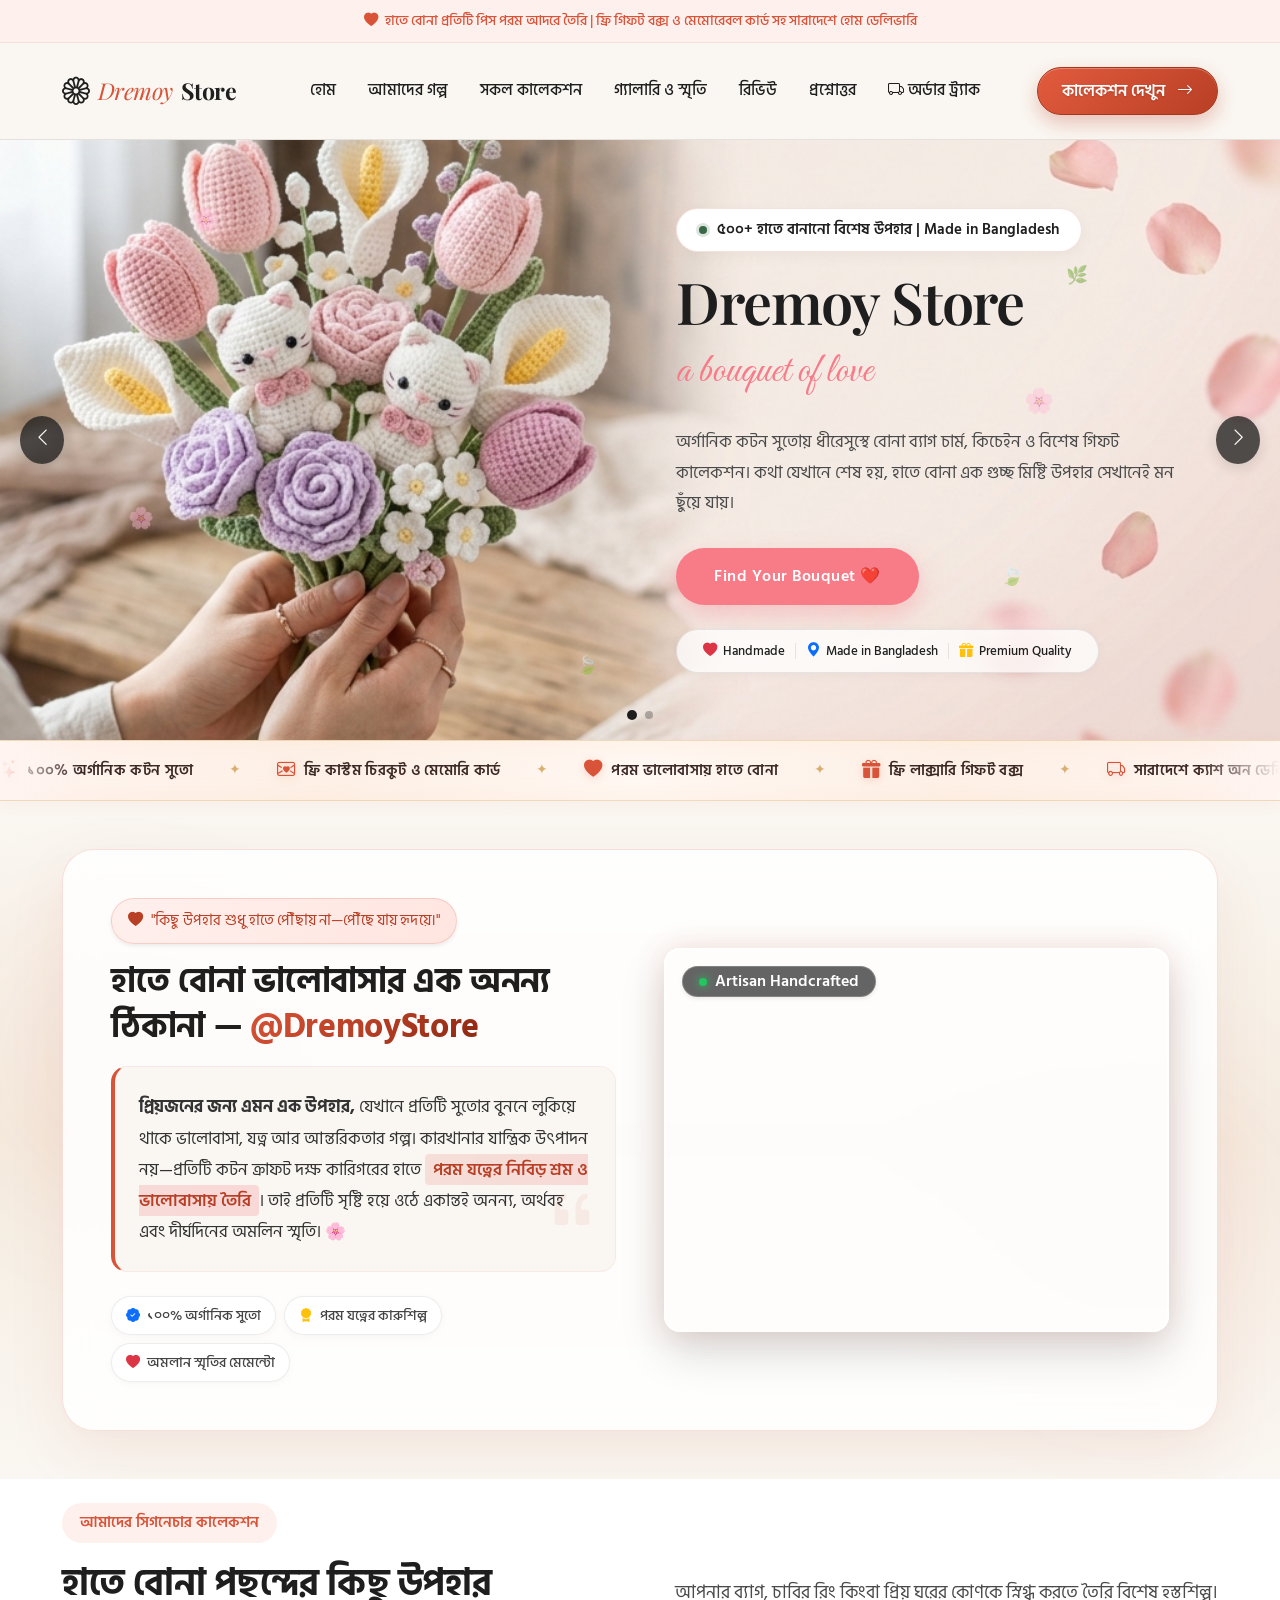
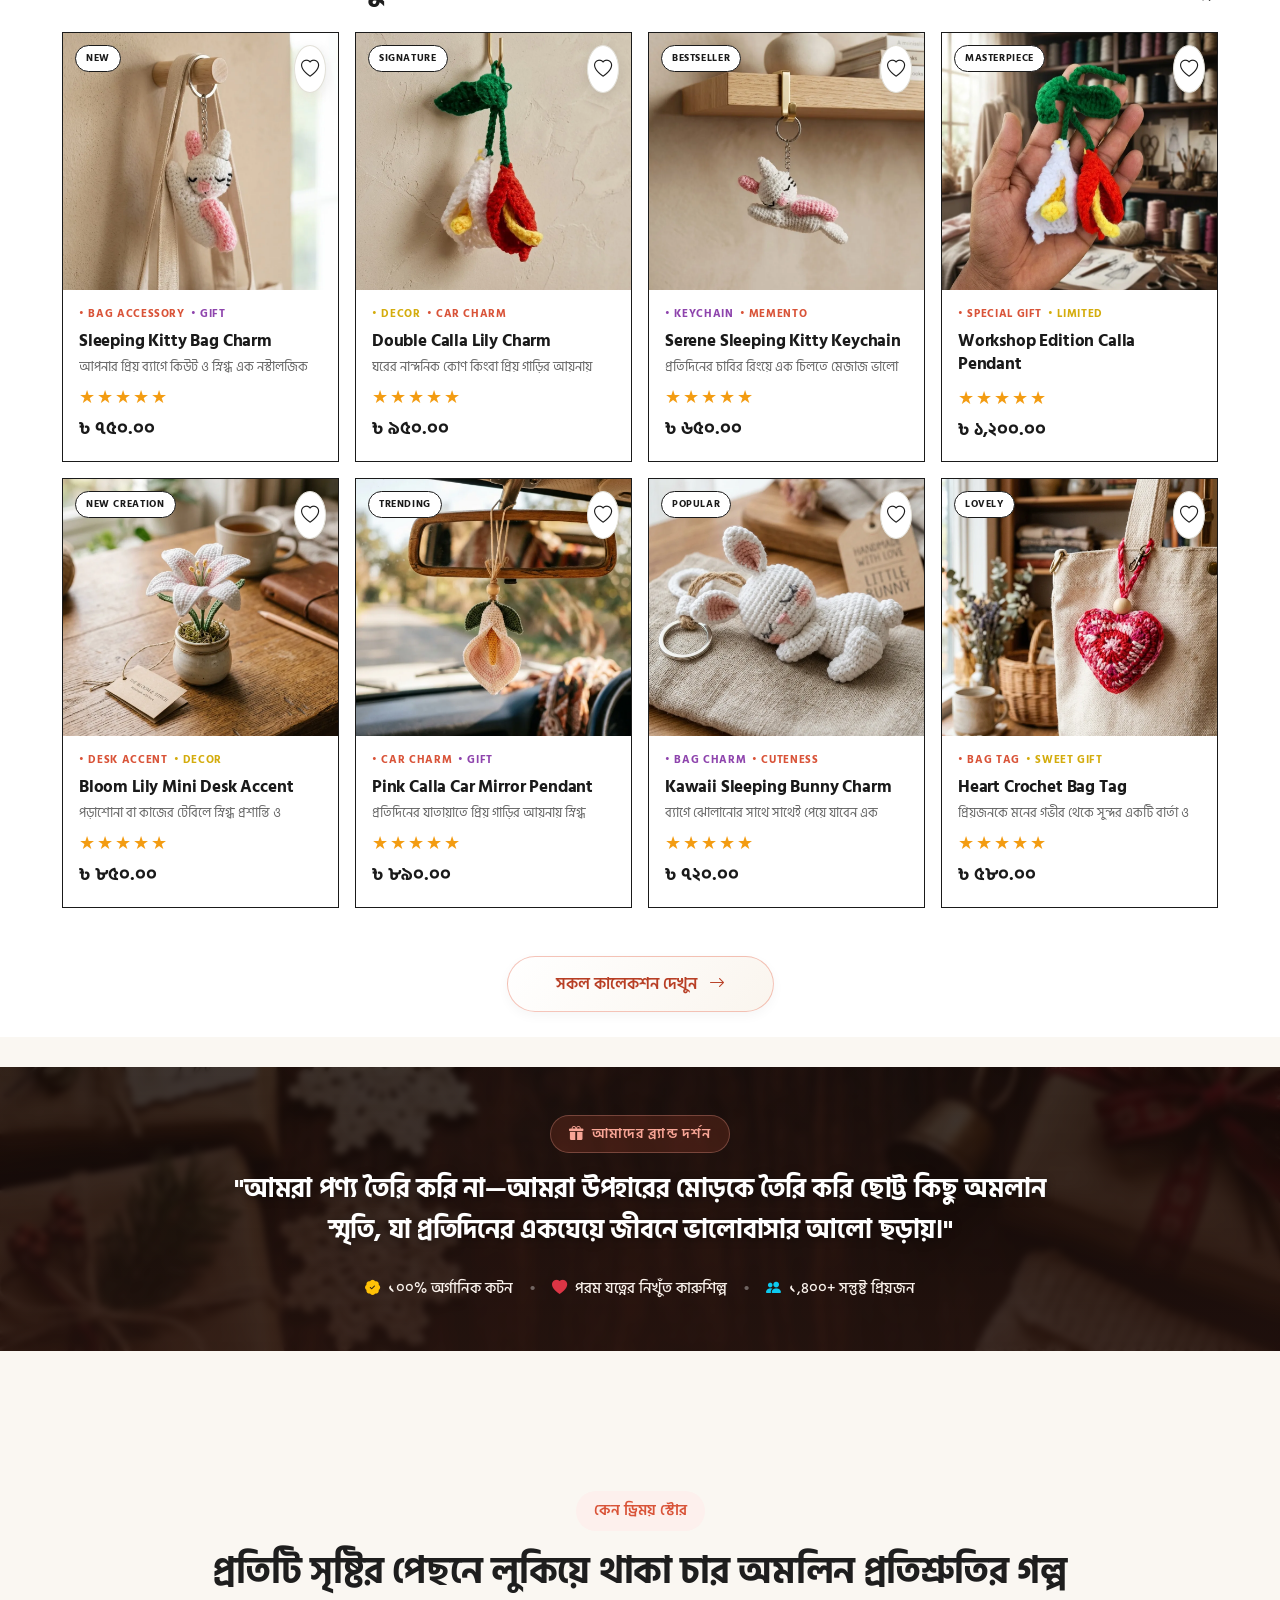
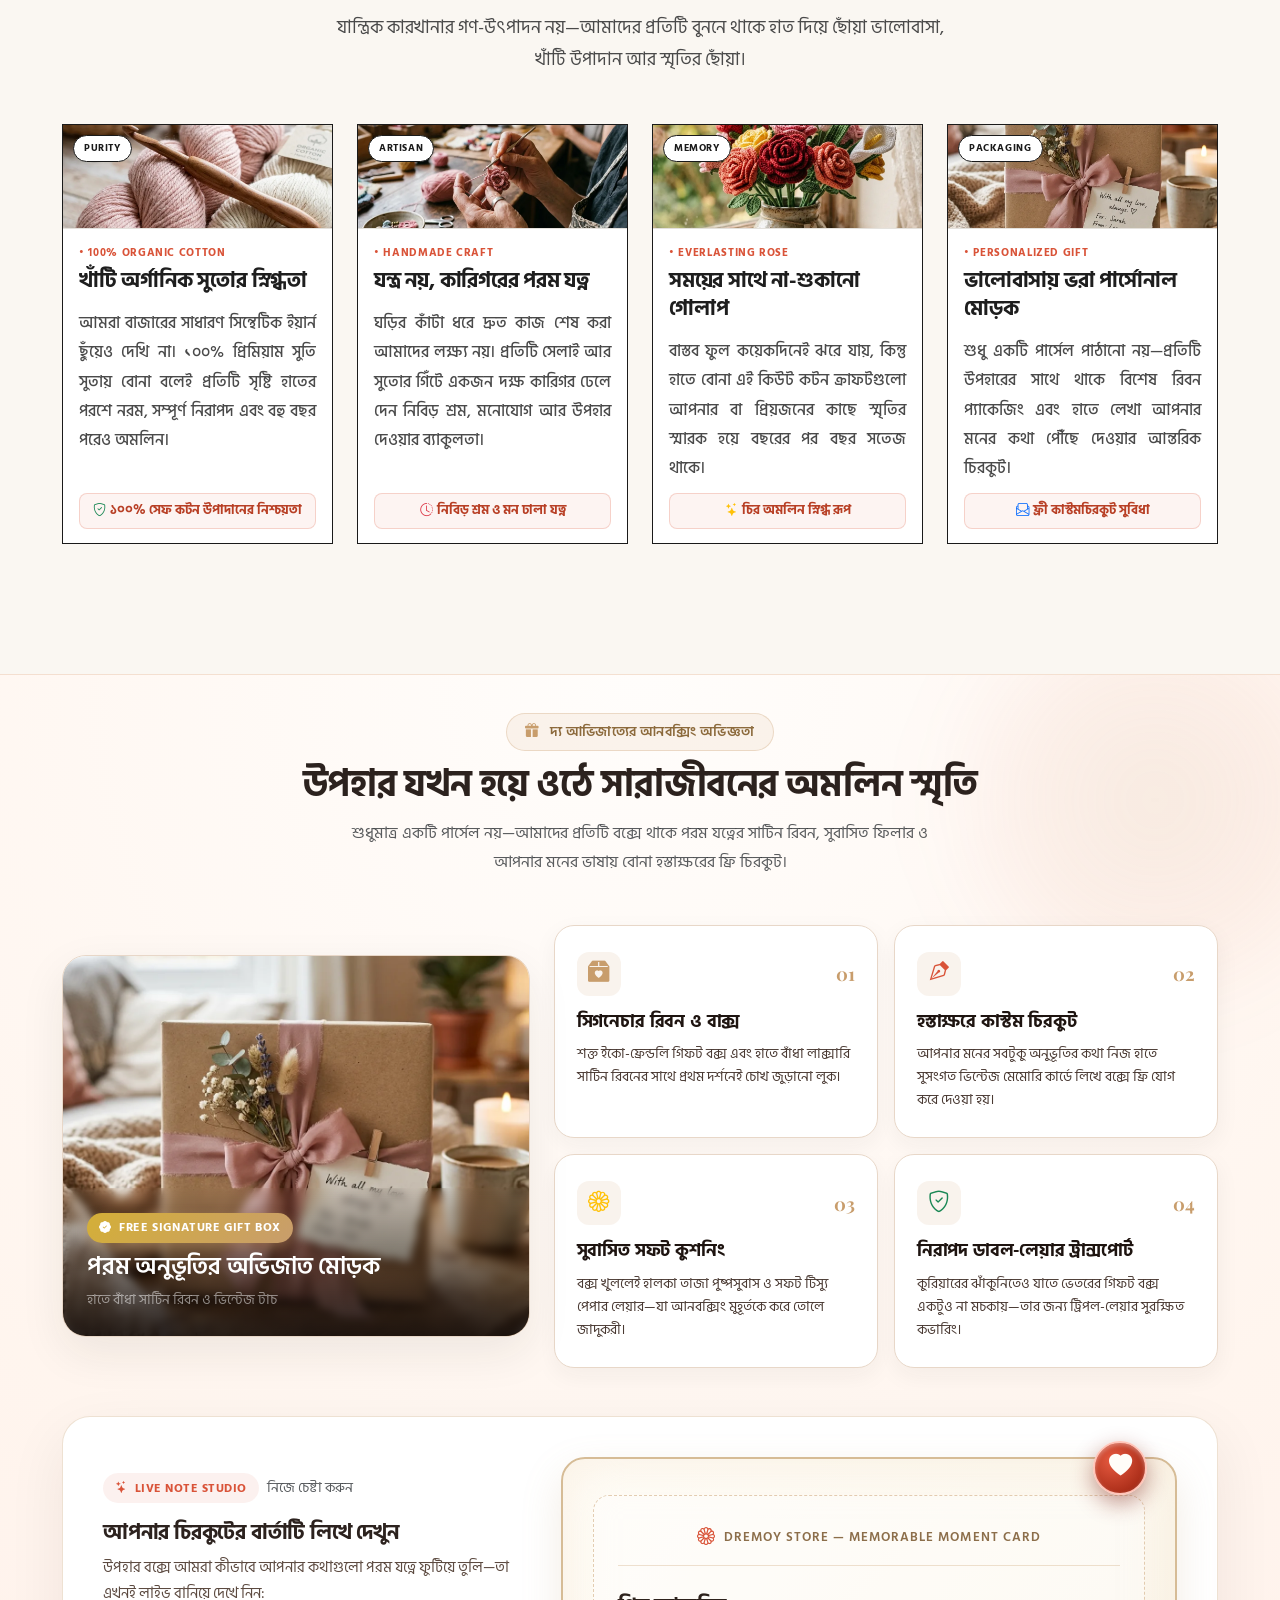
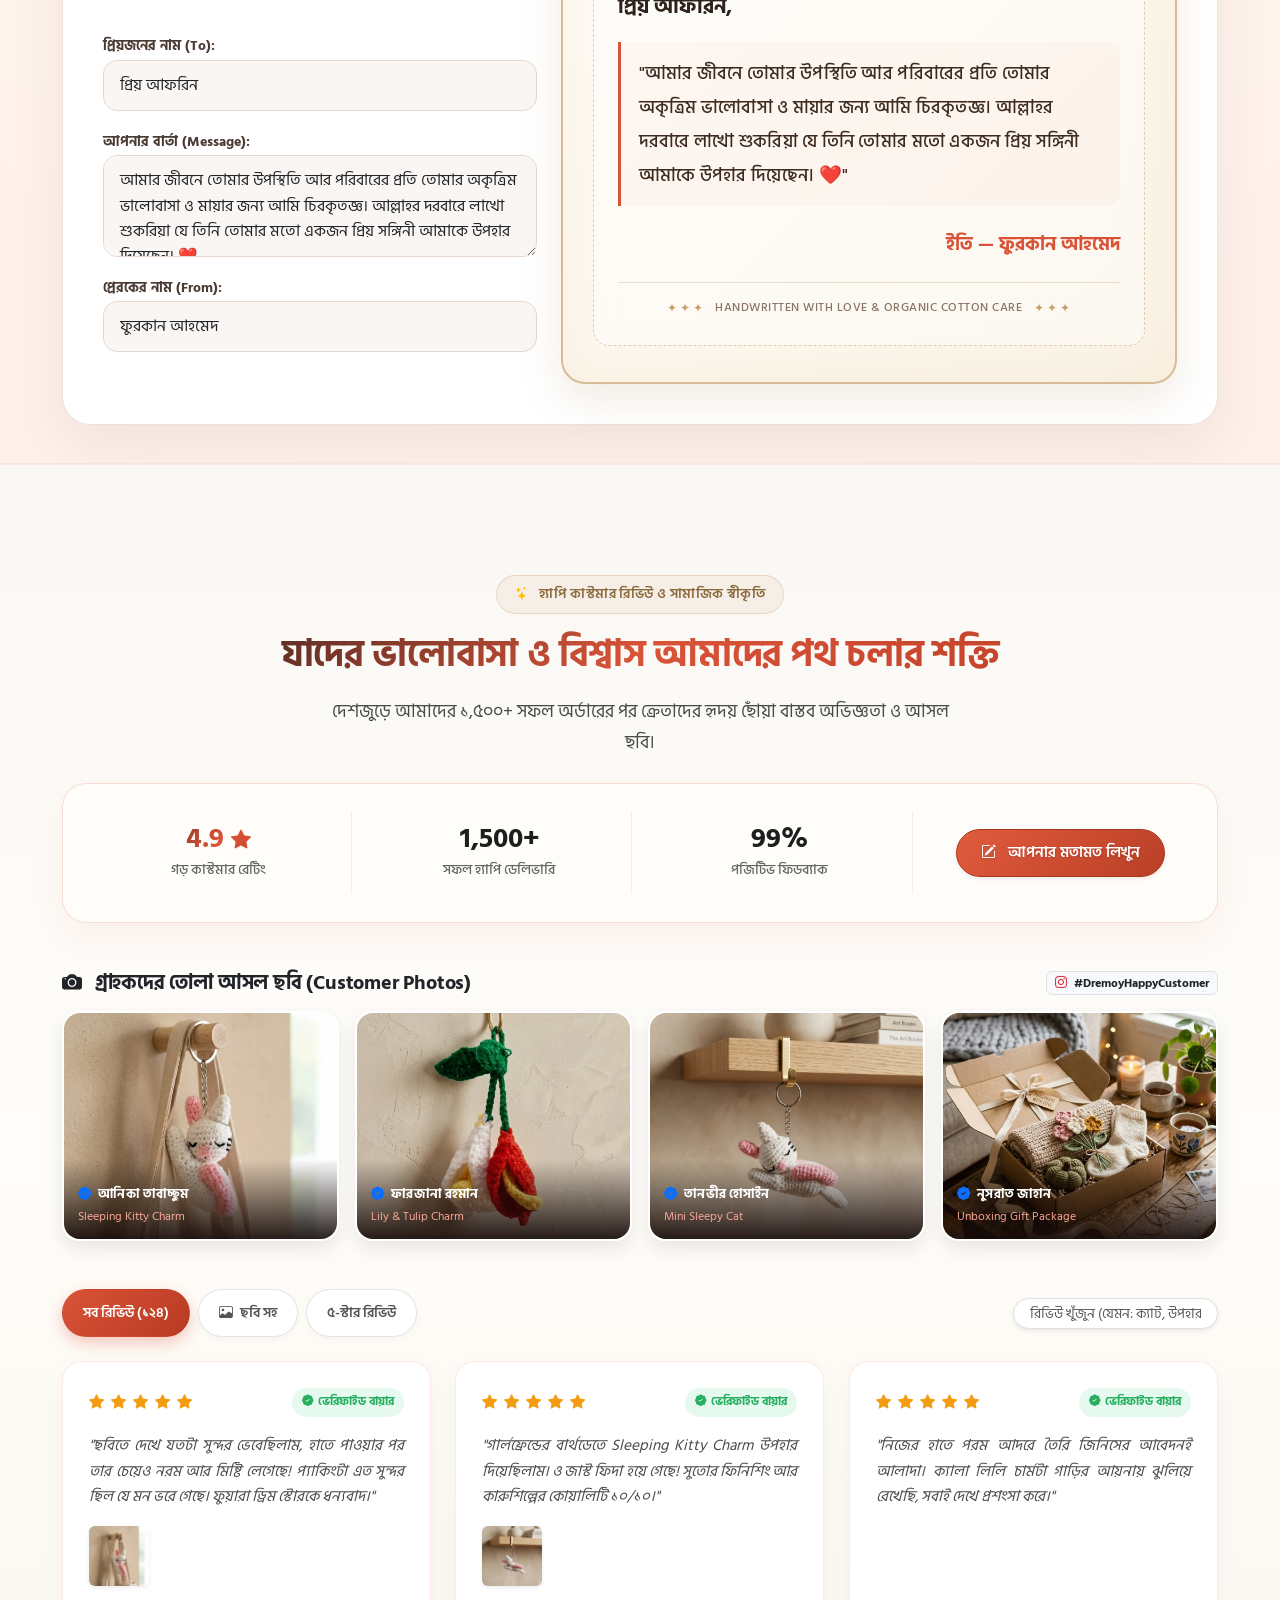
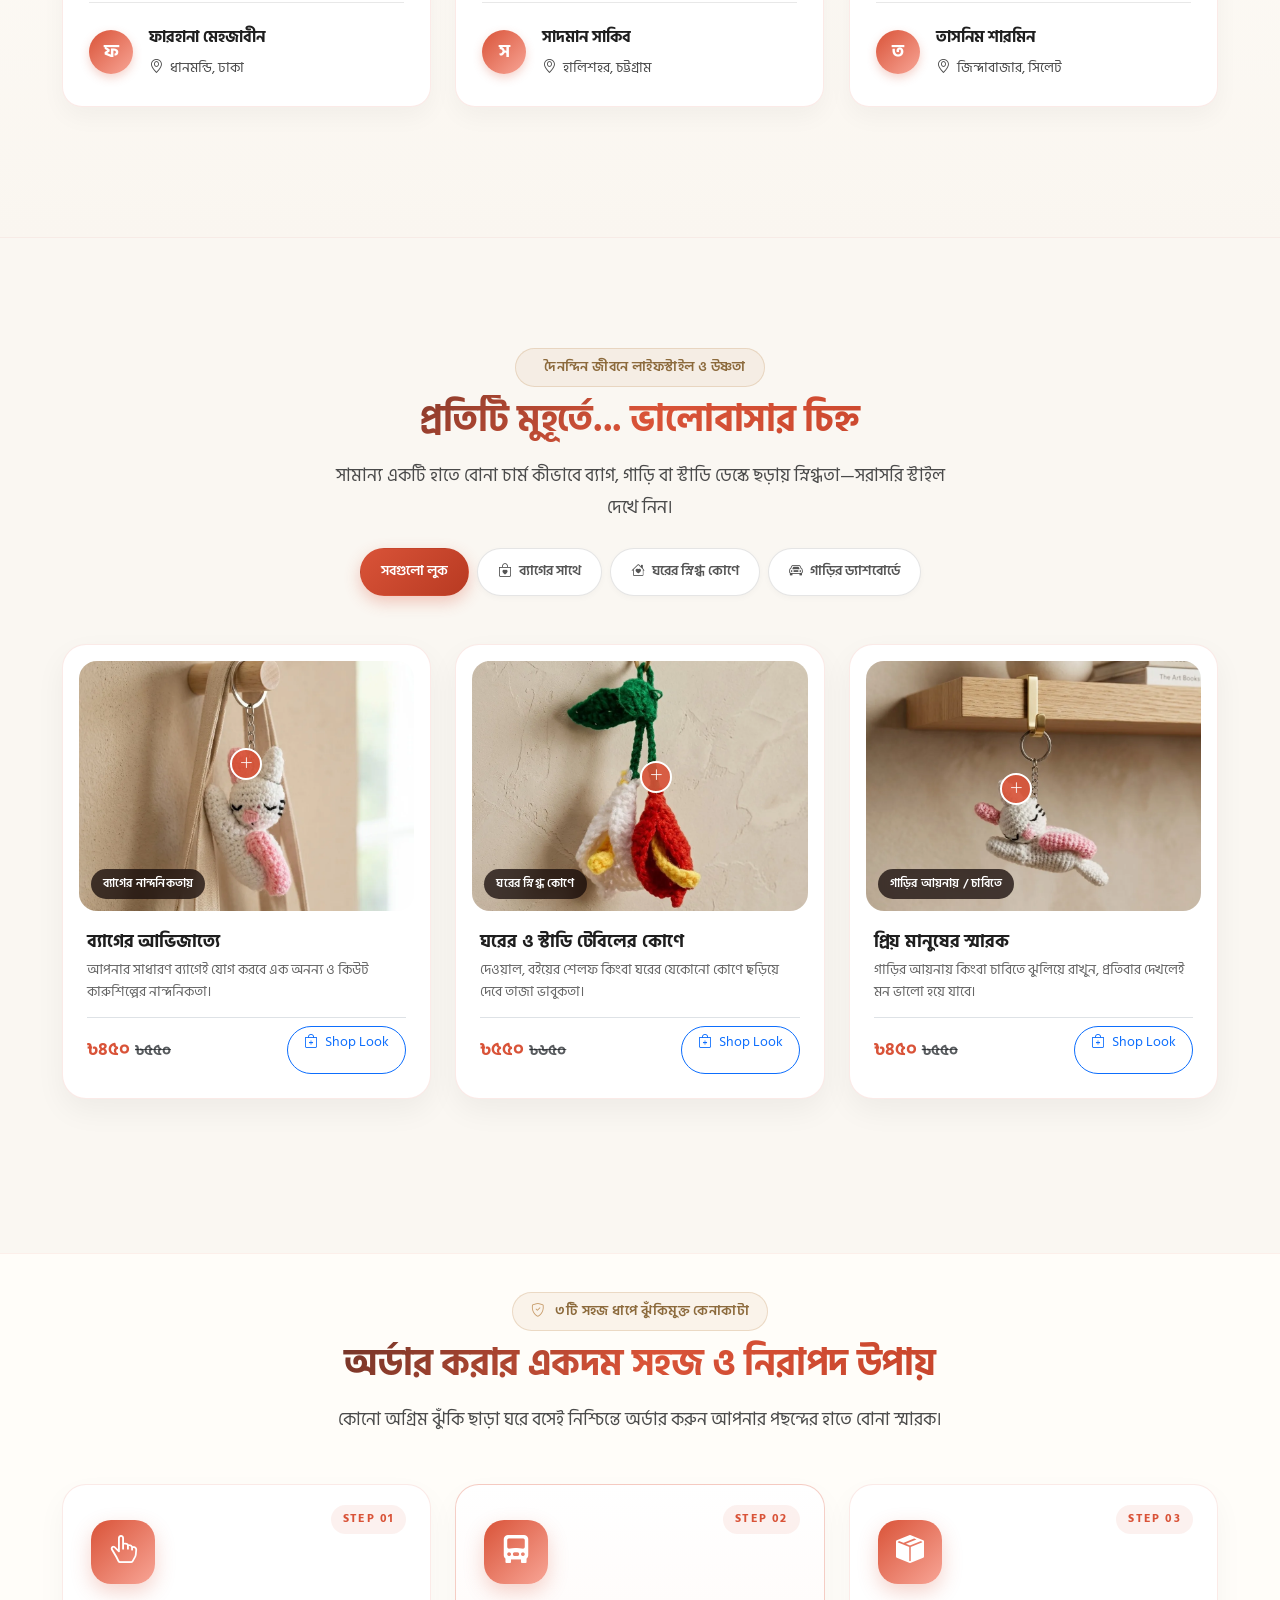
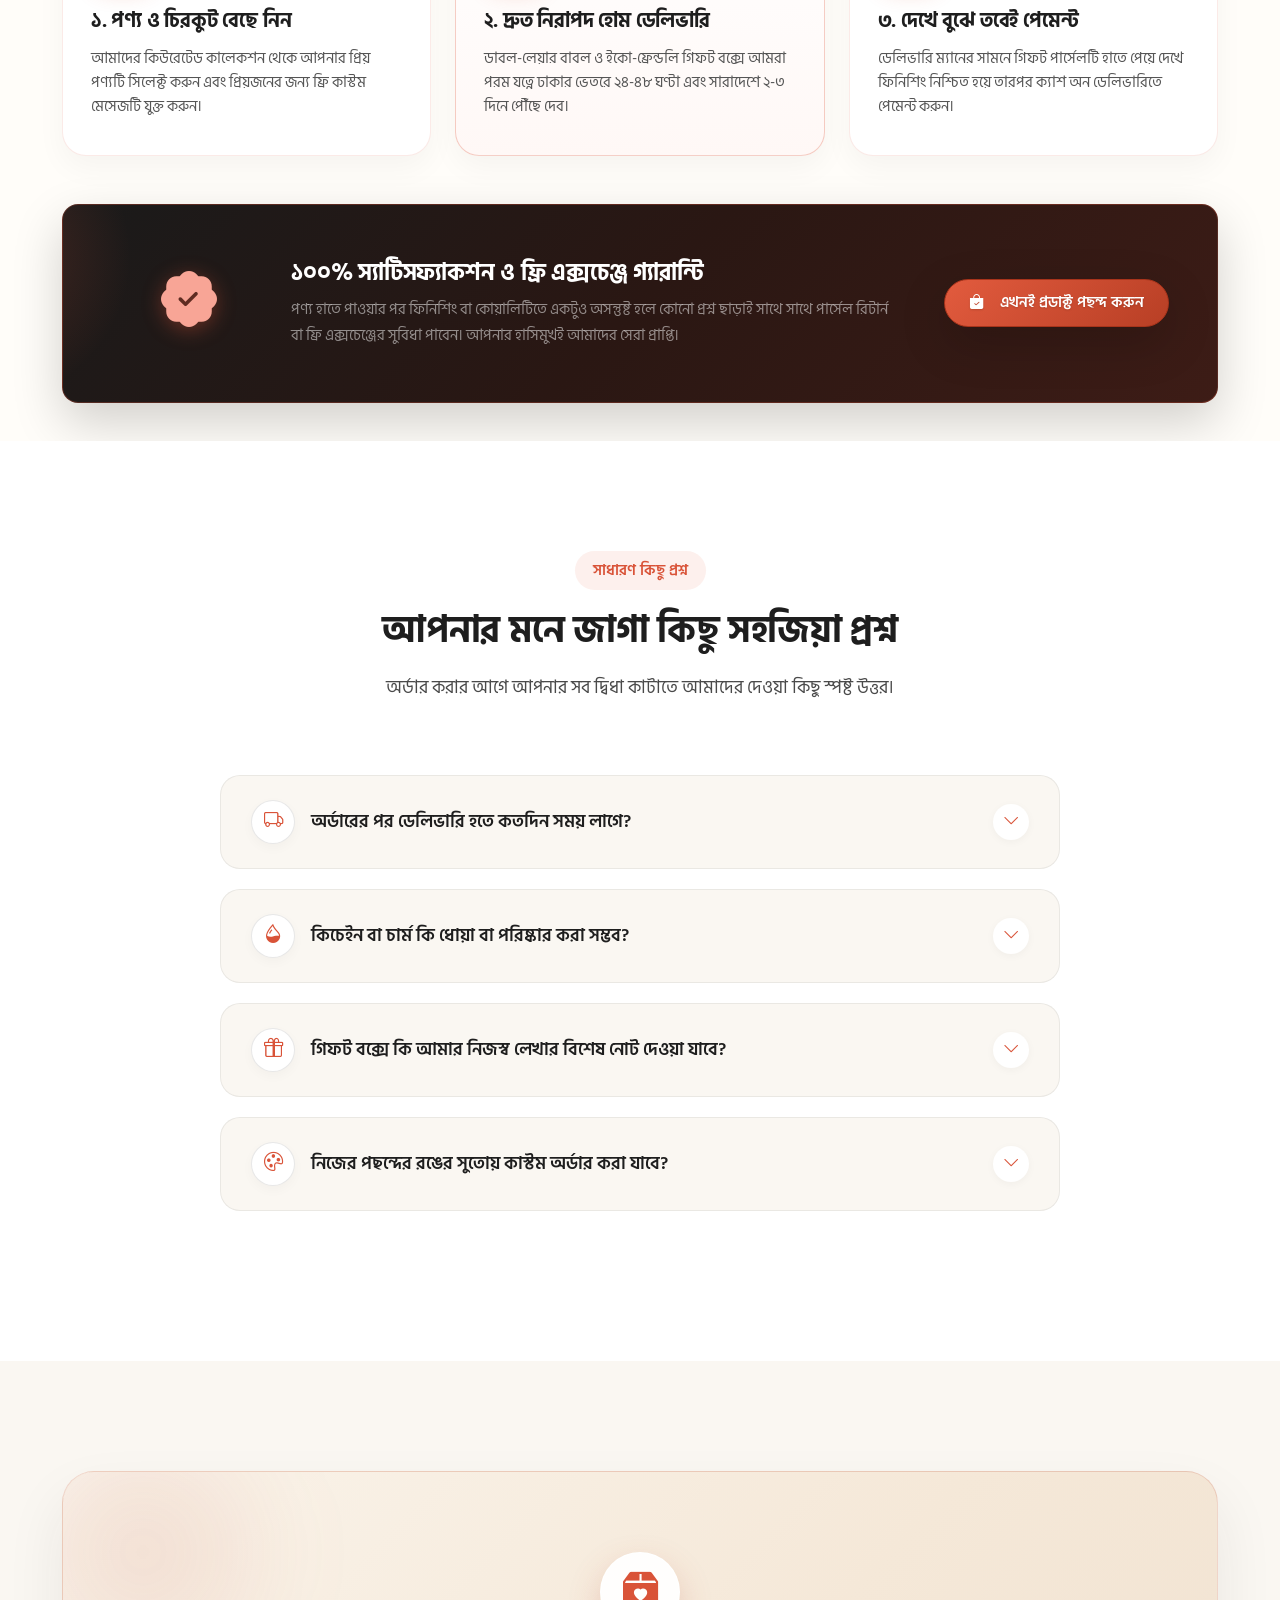
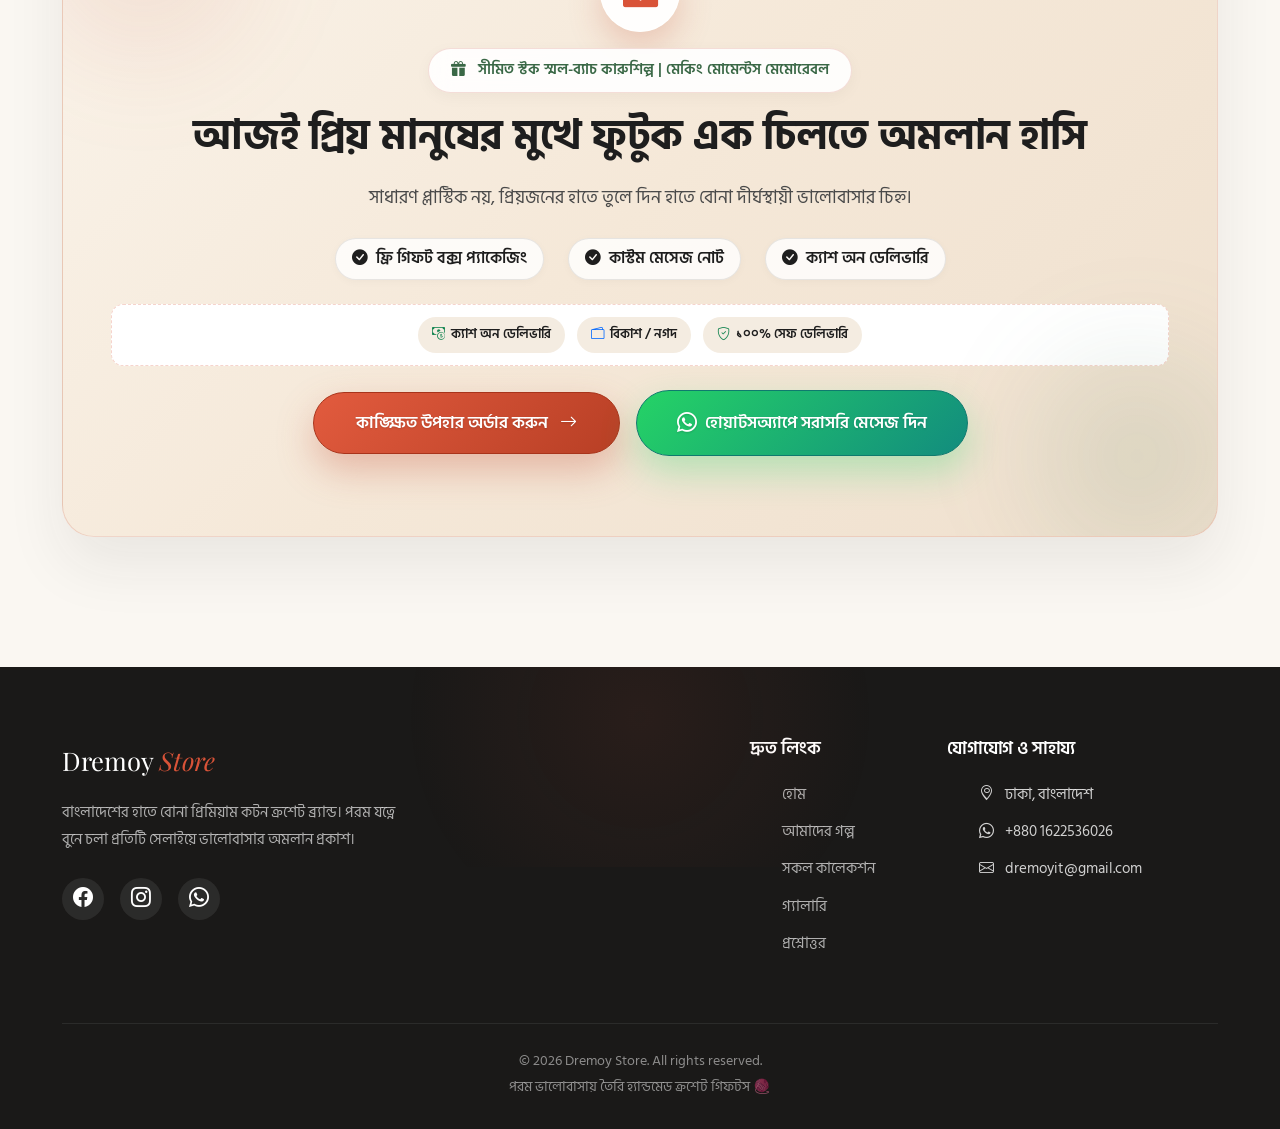
==== commit 8843e542: "v5" ====
--- a/index.html
+++ b/index.html
@@ -23,7 +23,7 @@
   <meta property="og:description"
     content="Dremoy Store — বাংলাদেশের প্রিমিয়াম হ্যান্ডমেড ক্রশেট ব্র্যান্ড। অর্গানিক সুতো দিয়ে ভালোবাসায় বোনা চাবির রিং, ব্যাগ চার্ম ও ডেকোর পিস।">
   <meta property="og:url" content="https://gift.dremoy.com/">
-  <meta property="og:image" content="https://gift.dremoy.com/assets/images/handmade-in-hand.jpeg">
+  <meta property="og:image" content="https://gift.dremoy.com/assets/images/handmade-in-hand.webp">
   <meta name="twitter:card" content="summary_large_image">
   <meta name="twitter:title" content="Dremoy Store — হাতে বোনা ভালোবাসার বিশেষ মেমেন্টো ও ক্রাফট গিফট">
   <meta name="twitter:description" content="Dremoy Store — বাংলাদেশের প্রিমিয়াম হ্যান্ডমেড ক্রশেট ব্র্যান্ড।">
@@ -43,7 +43,7 @@
     "@type": "OnlineStore",
     "name": "Dremoy Store",
     "url": "https://gift.dremoy.com/",
-    "logo": "https://gift.dremoy.com/assets/images/handmade-in-hand.jpeg",
+    "logo": "https://gift.dremoy.com/assets/images/handmade-in-hand.webp",
     "description": "বাংলাদেশের প্রিমিয়াম হ্যান্ডমেড ক্রশেট ব্র্যান্ড। অর্গানিক সুতো দিয়ে বোনা ব্যাগ চার্ম, কিচেইন ও ডেকোর পিস।",
     "telephone": "+8801622536026",
     "email": "dremoyit@gmail.com",
@@ -137,7 +137,7 @@
 
     <div class="container hero-full-container">
       <!-- Mobile Banner Image Visual (Visible on Mobile) -->
-      <img src="assets/images/hero-full-display-banner.png" alt="Dremoy Store Handmade Crochet Flowers Banner"
+      <img src="assets/images/hero-full-display-banner.webp" alt="Dremoy Store Handmade Crochet Flowers Banner"
         class="hero-mobile-banner-img d-md-none img-fluid">
 
       <div class="row align-items-center justify-content-end min-vh-hero">
@@ -197,76 +197,101 @@
     </div>
   </section>
 
-  <!-- Brand Story Section (Boutique Luxury Editorial Experience with Floating Petals & Hearts) -->
-  <section id="story" class="story-section story-editorial-style">
-    <!-- Subtle Background Botanical Watermark -->
-    <div class="story-bg-flower" aria-hidden="true"><i class="bi bi-flower1"></i></div>
-
-    <!-- Realistic Slow-Motion Floating Rose Petals & Ambient Hearts -->
-    <div class="story-floating-decorations" aria-hidden="true">
-      <!-- Realistic Soft Organic Rose Petal Vectors -->
-      <svg class="real-petal fall-petal-1" viewBox="0 0 24 28">
-        <path d="M12,2 C18,2 23,7 23,14 C23,22 17,26 12,26 C7,26 1,22 1,14 C1,7 6,2 12,2 Z" fill="#E25B3E"
-          opacity="0.85" />
-      </svg>
-
-      <svg class="real-petal fall-petal-2" viewBox="0 0 20 25">
-        <path d="M10,2 C16,2 19,6 19,13 C19,20 15,24 10,24 C5,24 1,20 1,13 C1,6 4,2 10,2 Z" fill="#F87B88"
-          opacity="0.9" />
-      </svg>
-
-      <svg class="real-petal fall-petal-3" viewBox="0 0 22 26">
-        <path d="M11,2 C17,2 21,7 21,14 C21,21 16,25 11,25 C6,25 1,21 1,14 C1,7 5,2 11,2 Z" fill="#D95338"
-          opacity="0.85" />
-      </svg>
-
-      <svg class="real-petal fall-petal-4" viewBox="0 0 18 22">
-        <path d="M9,2 C14,2 17,5 17,11 C17,18 13,21 9,21 C5,21 1,18 1,11 C1,5 4,2 9,2 Z" fill="#E8A29A" opacity="0.9" />
-      </svg>
-
-      <svg class="real-petal fall-petal-5" viewBox="0 0 24 28">
-        <path d="M12,2 C18,2 23,7 23,14 C23,22 17,26 12,26 C7,26 1,22 1,14 C1,7 6,2 12,2 Z" fill="#E25B3E"
-          opacity="0.85" />
-      </svg>
-
-      <!-- Soft Translucent Ambient Hearts -->
-      <svg class="real-heart travel-heart-1" viewBox="0 0 24 24">
-        <path
-          d="M12 21.35l-1.45-1.32C5.4 15.36 2 12.28 2 8.5 2 5.42 4.42 3 7.5 3c1.74 0 3.41.81 4.5 2.09C13.09 3.81 14.76 3 16.5 3 19.58 3 22 5.42 22 8.5c0 3.78-3.4 6.86-8.55 11.54L12 21.35z"
-          fill="#D95338" opacity="0.35" />
-      </svg>
-
-      <svg class="real-heart travel-heart-2" viewBox="0 0 24 24">
-        <path
-          d="M12 21.35l-1.45-1.32C5.4 15.36 2 12.28 2 8.5 2 5.42 4.42 3 7.5 3c1.74 0 3.41.81 4.5 2.09C13.09 3.81 14.76 3 16.5 3 19.58 3 22 5.42 22 8.5c0 3.78-3.4 6.86-8.55 11.54L12 21.35z"
-          fill="#F87B88" opacity="0.4" />
-      </svg>
-    </div>
-
-    <div class="container text-center position-relative z-2">
-      <div class="story-editorial-inner mx-auto">
-        <!-- Luxury Section Badge Tagline -->
-        <div class="story-tagline-badge mb-2 reveal-fade-up">
-          <i class="bi bi-heart-fill text-danger me-1 heart-pulse-icon"></i>
-          <span>"কিছু উপহার শুধু হাতে পৌঁছায় না—পৌঁছে যায় হৃদয়ে।"</span>
-        </div>
-
-        <!-- Main Editorial Headline -->
-        <h2 class="story-editorial-title mb-2 reveal-fade-up delay-1">
-          হাতে বোনা ভালোবাসার এক অনন্য ঠিকানা —
-          <span class="story-gradient-handle">@DremoyStore</span>
-        </h2>
-
-        <!-- Unified Compact Paragraph Block -->
-        <div class="story-text-block mt-2 mb-2 mx-auto reveal-fade-up delay-2">
-          <p class="story-editorial-desc mb-0">
-            <strong>প্রিয়জনের জন্য এমন এক উপহার,</strong> যেখানে প্রতিটি সুতোর বুননে লুকিয়ে থাকে ভালোবাসা, যত্ন আর
-            আন্তরিকতার গল্প। কারখানার যান্ত্রিক উৎপাদন নয়—প্রতিটি কটন ক্রাফট দক্ষ কারিগরের হাতে <mark
-              class="story-highlight-mark">পরম যত্নের নিবিড় শ্রম ও ভালোবাসায় তৈরি</mark>। তাই প্রতিটি সৃষ্টি হয়ে ওঠে
-            একান্তই অনন্য, অর্থবহ এবং দীর্ঘদিনের অমলিন স্মৃতি। 🌸
-          </p>
-        </div>
-
+  <!-- Infinite Luxury Marquee Tracker (Luxury Moving Ticker Ribbon) -->
+  <div class="luxury-marquee-ribbon" aria-label="Luxury highlights ticker">
+    <div class="luxury-marquee-track">
+      <div class="luxury-marquee-content">
+        <span class="marquee-item"><i class="bi bi-stars gold-sparkle"></i> ১০০% অর্গানিক কটন সুতো</span>
+        <span class="marquee-sep">✦</span>
+        <span class="marquee-item"><i class="bi bi-envelope-heart gold-sparkle"></i> ফ্রি কাস্টম চিরকুট ও মেমোরি কার্ড</span>
+        <span class="marquee-sep">✦</span>
+        <span class="marquee-item"><i class="bi bi-heart-fill gold-sparkle"></i> পরম ভালোবাসায় হাতে বোনা</span>
+        <span class="marquee-sep">✦</span>
+        <span class="marquee-item"><i class="bi bi-gift-fill gold-sparkle"></i> ফ্রি লাক্সারি গিফট বক্স</span>
+        <span class="marquee-sep">✦</span>
+        <span class="marquee-item"><i class="bi bi-truck gold-sparkle"></i> সারাদেশে ক্যাশ অন ডেলিভারি</span>
+        <span class="marquee-sep">✦</span>
+        <span class="marquee-item"><i class="bi bi-emoji-smile-fill gold-sparkle"></i> ১,৫০০+ হ্যাপি হার্টস</span>
+        <span class="marquee-sep">✦</span>
+      </div>
+      <!-- Duplicate set for seamless infinite scrolling loop -->
+      <div class="luxury-marquee-content" aria-hidden="true">
+        <span class="marquee-item"><i class="bi bi-stars gold-sparkle"></i> ১০০% অর্গানিক কটন সুতো</span>
+        <span class="marquee-sep">✦</span>
+        <span class="marquee-item"><i class="bi bi-envelope-heart gold-sparkle"></i> ফ্রি কাস্টম চিরকুট ও মেমোরি কার্ড</span>
+        <span class="marquee-sep">✦</span>
+        <span class="marquee-item"><i class="bi bi-heart-fill gold-sparkle"></i> পরম ভালোবাসায় হাতে বোনা</span>
+        <span class="marquee-sep">✦</span>
+        <span class="marquee-item"><i class="bi bi-gift-fill gold-sparkle"></i> ফ্রি লাক্সারি গিফট বক্স</span>
+        <span class="marquee-sep">✦</span>
+        <span class="marquee-item"><i class="bi bi-truck gold-sparkle"></i> সারাদেশে ক্যাশ অন ডেলিভারি</span>
+        <span class="marquee-sep">✦</span>
+        <span class="marquee-item"><i class="bi bi-emoji-smile-fill gold-sparkle"></i> ১,৫০০+ হ্যাপি হার্টস</span>
+        <span class="marquee-sep">✦</span>
+      </div>
+    </div>
+  </div>
+
+  <!-- Brand Story Section (Premium Luxury Editorial Experience) -->
+  <section id="story" class="story-luxury-section py-5 position-relative overflow-hidden">
+    <!-- Ambient Background Glow Spheres -->
+    <div class="story-glow-sphere sphere-1" aria-hidden="true"></div>
+    <div class="story-glow-sphere sphere-2" aria-hidden="true"></div>
+
+    <div class="container position-relative z-2">
+      <div class="story-luxury-card p-4 p-md-5 rounded-5">
+        <div class="row align-items-center gy-4 gx-lg-5">
+          
+          <!-- Left Column: Editorial Typography & Quote -->
+          <div class="col-lg-6 text-center text-lg-start">
+            <!-- Floating Pill Tagline -->
+            <div class="story-luxury-tagline mb-3 d-inline-flex align-items-center gap-2 px-3 py-2 rounded-pill shadow-sm reveal-fade-up">
+              <i class="bi bi-heart-fill animated-pulse"></i>
+              <span>"কিছু উপহার শুধু হাতে পৌঁছায় না—পৌঁছে যায় হৃদয়ে।"</span>
+            </div>
+
+            <!-- Main Title -->
+            <h2 class="story-luxury-title fw-bold mb-3 reveal-fade-up delay-1">
+              হাতে বোনা ভালোবাসার এক অনন্য ঠিকানা —
+              <span class="gradient-text-gold">@DremoyStore</span>
+            </h2>
+
+            <!-- Editorial Paragraph Block -->
+            <div class="story-luxury-quote p-3 p-md-4 rounded-4 position-relative mb-4 reveal-fade-up delay-2">
+              <i class="bi bi-quote quote-bg-icon" aria-hidden="true"></i>
+              <p class="story-editorial-desc mb-0">
+                <strong>প্রিয়জনের জন্য এমন এক উপহার,</strong> যেখানে প্রতিটি সুতোর বুননে লুকিয়ে থাকে ভালোবাসা, যত্ন আর
+                আন্তরিকতার গল্প। কারখানার যান্ত্রিক উৎপাদন নয়—প্রতিটি কটন ক্রাফট দক্ষ কারিগরের হাতে <mark
+                  class="story-highlight-mark">পরম যত্নের নিবিড় শ্রম ও ভালোবাসায় তৈরি</mark>। তাই প্রতিটি সৃষ্টি হয়ে ওঠে
+                একান্তই অনন্য, অর্থবহ এবং দীর্ঘদিনের অমলিন স্মৃতি। 🌸
+              </p>
+            </div>
+
+            <!-- Trust Badges -->
+            <div class="story-trust-group d-flex flex-wrap align-items-center justify-content-center justify-content-lg-start gap-2 reveal-fade-up delay-3">
+              <span class="trust-pill"><i class="bi bi-patch-check-fill text-primary me-1"></i> ১০০% অর্গানিক সুতো</span>
+              <span class="trust-pill"><i class="bi bi-award-fill text-warning me-1"></i> পরম যত্নের কারুশিল্প</span>
+              <span class="trust-pill"><i class="bi bi-heart-fill text-danger me-1"></i> অমলান স্মৃতির মেমেন্টো</span>
+            </div>
+          </div>
+
+          <!-- Right Column: Cinematic Video Player Frame -->
+          <div class="col-lg-6">
+            <div class="story-video-frame position-relative rounded-4 overflow-hidden border border-2 border-white reveal-fade-up delay-2">
+              <!-- Floating Live Badge -->
+              <div class="video-live-badge position-absolute top-0 start-0 m-3 px-3 py-1.5 rounded-pill backdrop-blur z-3 d-flex align-items-center gap-2 shadow-sm">
+                <span class="live-dot"></span>
+                <span class="text-white fw-semibold fs-7">Artisan Handcrafted</span>
+              </div>
+              
+              <video class="w-100 d-block object-fit-cover rounded-4" autoplay loop muted playsinline style="min-height: 380px; max-height: 480px;">
+                <source src="assets/images/Create_a_short_realistic_cine.mp4" type="video/mp4">
+                আপনার ব্রাউজার ভিডিওটি সাপোর্ট করছে না।
+              </video>
+            </div>
+          </div>
+
+        </div>
       </div>
     </div>
   </section>
@@ -292,7 +317,7 @@
               <span class="product-badge-pill">NEW</span>
               <button class="product-fav-btn" aria-label="উইশলিস্টে যুক্ত করুন"><i class="bi bi-heart"></i></button>
               <a href="product/sleeping-kitty-bag-charm/index.html">
-                <img src="assets/images/cat-on-bag.jpeg" alt="Sleeping Kitty Bag Charm" class="product-img"
+                <img src="assets/images/cat-on-bag.webp" alt="Sleeping Kitty Bag Charm" class="product-img"
                   loading="lazy">
               </a>
               <button class="product-hover-overlay-btn" data-bs-toggle="modal" data-bs-target="#orderModal"
@@ -323,7 +348,7 @@
               <span class="product-badge-pill">SIGNATURE</span>
               <button class="product-fav-btn" aria-label="উইশলিস্টে যুক্ত করুন"><i class="bi bi-heart"></i></button>
               <a href="product/double-calla-lily-charm/index.html">
-                <img src="assets/images/crochet-flower-wall.jpeg" alt="Double Calla Lily Charm" class="product-img"
+                <img src="assets/images/crochet-flower-wall.webp" alt="Double Calla Lily Charm" class="product-img"
                   loading="lazy">
               </a>
               <button class="product-hover-overlay-btn" data-bs-toggle="modal" data-bs-target="#orderModal"
@@ -353,7 +378,7 @@
               <span class="product-badge-pill">BESTSELLER</span>
               <button class="product-fav-btn" aria-label="উইশলিস্টে যুক্ত করুন"><i class="bi bi-heart"></i></button>
               <a href="product/serene-sleeping-kitty-keychain/index.html">
-                <img src="assets/images/sleeping-cat-keychain.jpeg" alt="Serene Sleeping Kitty Keychain"
+                <img src="assets/images/sleeping-cat-keychain.webp" alt="Serene Sleeping Kitty Keychain"
                   class="product-img" loading="lazy">
               </a>
               <button class="product-hover-overlay-btn" data-bs-toggle="modal" data-bs-target="#orderModal"
@@ -383,7 +408,7 @@
               <span class="product-badge-pill">MASTERPIECE</span>
               <button class="product-fav-btn" aria-label="উইশলিস্টে যুক্ত করুন"><i class="bi bi-heart"></i></button>
               <a href="product/workshop-edition-calla-pendant/index.html">
-                <img src="assets/images/handmade-in-hand.jpeg" alt="Workshop Edition Calla Pendant" class="product-img"
+                <img src="assets/images/handmade-in-hand.webp" alt="Workshop Edition Calla Pendant" class="product-img"
                   loading="lazy">
               </a>
               <button class="product-hover-overlay-btn" data-bs-toggle="modal" data-bs-target="#orderModal"
@@ -412,8 +437,8 @@
             <div class="product-img-wrapper">
               <span class="product-badge-pill">NEW CREATION</span>
               <button class="product-fav-btn" aria-label="উইশলিস্টে যুক্ত করুন"><i class="bi bi-heart"></i></button>
-              <a href="collection/index.html">
-                <img src="assets/images/bloom-lily-desk-accent.png" alt="Bloom Lily Mini Desk Accent"
+              <a href="product/bloom-lily-mini-desk-accent/index.html">
+                <img src="assets/images/bloom-lily-desk-accent.webp" alt="Bloom Lily Mini Desk Accent"
                   class="product-img" loading="lazy">
               </a>
               <button class="product-hover-overlay-btn" data-bs-toggle="modal" data-bs-target="#orderModal"
@@ -427,7 +452,7 @@
                 <span class="cat-dot cat-dot-gold">• DECOR</span>
               </div>
               <h3 class="editorial-product-title">
-                <a href="collection/index.html">Bloom Lily Mini Desk Accent</a>
+                <a href="product/bloom-lily-mini-desk-accent/index.html">Bloom Lily Mini Desk Accent</a>
               </h3>
               <p class="editorial-product-desc">পড়াশোনা বা কাজের টেবিলে স্নিগ্ধ প্রশান্তি ও নান্দনিকতার ছোঁয়া।</p>
               <div class="product-rating-stars">★★★★★</div>
@@ -442,8 +467,8 @@
             <div class="product-img-wrapper">
               <span class="product-badge-pill">TRENDING</span>
               <button class="product-fav-btn" aria-label="উইশলিস্টে যুক্ত করুন"><i class="bi bi-heart"></i></button>
-              <a href="collection/index.html">
-                <img src="assets/images/pink-calla-car-pendant.png" alt="Pink Calla Car Mirror Pendant"
+              <a href="product/pink-calla-car-mirror-pendant/index.html">
+                <img src="assets/images/pink-calla-car-pendant.webp" alt="Pink Calla Car Mirror Pendant"
                   class="product-img" loading="lazy">
               </a>
               <button class="product-hover-overlay-btn" data-bs-toggle="modal" data-bs-target="#orderModal"
@@ -457,7 +482,7 @@
                 <span class="cat-dot cat-dot-purple">• GIFT</span>
               </div>
               <h3 class="editorial-product-title">
-                <a href="collection/index.html">Pink Calla Car Mirror Pendant</a>
+                <a href="product/pink-calla-car-mirror-pendant/index.html">Pink Calla Car Mirror Pendant</a>
               </h3>
               <p class="editorial-product-desc">প্রতিদিনের যাতায়াতে প্রিয় গাড়ির আয়নায় স্নিগ্ধ ভালোবাসার অনুভূতি।</p>
               <div class="product-rating-stars">★★★★★</div>
@@ -472,8 +497,8 @@
             <div class="product-img-wrapper">
               <span class="product-badge-pill">POPULAR</span>
               <button class="product-fav-btn" aria-label="উইশলিস্টে যুক্ত করুন"><i class="bi bi-heart"></i></button>
-              <a href="collection/index.html">
-                <img src="assets/images/sleeping-bunny-charm.png" alt="Kawaii Sleeping Bunny Charm" class="product-img"
+              <a href="product/cozy-sleeping-bunny-charm/index.html">
+                <img src="assets/images/sleeping-bunny-charm.webp" alt="Kawaii Sleeping Bunny Charm" class="product-img"
                   loading="lazy">
               </a>
               <button class="product-hover-overlay-btn" data-bs-toggle="modal" data-bs-target="#orderModal"
@@ -487,7 +512,7 @@
                 <span class="cat-dot cat-dot-pink">• CUTENESS</span>
               </div>
               <h3 class="editorial-product-title">
-                <a href="collection/index.html">Kawaii Sleeping Bunny Charm</a>
+                <a href="product/cozy-sleeping-bunny-charm/index.html">Kawaii Sleeping Bunny Charm</a>
               </h3>
               <p class="editorial-product-desc">ব্যাগে ঝোলানোর সাথে সাথেই পেয়ে যাবেন এক কিউট মিষ্টি নস্টালজিক লুক।</p>
               <div class="product-rating-stars">★★★★★</div>
@@ -502,8 +527,8 @@
             <div class="product-img-wrapper">
               <span class="product-badge-pill">LOVELY</span>
               <button class="product-fav-btn" aria-label="উইশলিস্টে যুক্ত করুন"><i class="bi bi-heart"></i></button>
-              <a href="collection/index.html">
-                <img src="assets/images/heart-crochet-bag-tag.png" alt="Heart Crochet Bag Tag" class="product-img"
+              <a href="product/heart-crochet-bag-tag/index.html">
+                <img src="assets/images/heart-crochet-bag-tag.webp" alt="Heart Crochet Bag Tag" class="product-img"
                   loading="lazy">
               </a>
               <button class="product-hover-overlay-btn" data-bs-toggle="modal" data-bs-target="#orderModal"
@@ -517,7 +542,7 @@
                 <span class="cat-dot cat-dot-gold">• SWEET GIFT</span>
               </div>
               <h3 class="editorial-product-title">
-                <a href="collection/index.html">Heart Crochet Bag Tag</a>
+                <a href="product/heart-crochet-bag-tag/index.html">Heart Crochet Bag Tag</a>
               </h3>
               <p class="editorial-product-desc">প্রিয়জনকে মনের গভীর থেকে সুন্দর একটি বার্তা ও ভালোবাসা প্রকাশের স্মারক।
               </p>
@@ -539,7 +564,7 @@
 
   <!-- Premium Gift Philosophy Banner Section (Matching Reference Callout Design) -->
   <section class="luxury-quote-banner-section">
-    <div class="luxury-quote-banner-bg" style="background-image: url('assets/images/luxury-gift-banner-bg.png');">
+    <div class="luxury-quote-banner-bg" style="background-image: url('assets/images/luxury-gift-banner-bg.webp');">
       <div class="luxury-quote-banner-overlay"></div>
       <div class="container position-relative z-3 text-center py-5">
         <div class="luxury-quote-content-wrapper mx-auto reveal-fade-up">
@@ -587,7 +612,7 @@
           <div class="editorial-highlight-card">
             <div class="highlight-top-header">
               <span class="highlight-badge-pill">PURITY</span>
-              <img src="assets/images/organic-yarn-macro.png" alt="খাঁটি অর্গানিক সুতো" class="highlight-img"
+              <img src="assets/images/organic-yarn-macro.webp" alt="খাঁটি অর্গানিক সুতো" class="highlight-img"
                 loading="lazy">
             </div>
             <div class="highlight-info-body">
@@ -611,7 +636,7 @@
           <div class="editorial-highlight-card">
             <div class="highlight-top-header">
               <span class="highlight-badge-pill">ARTISAN</span>
-              <img src="assets/images/artisan-hands-crafting.png" alt="কারিগরের পরম যত্ন" class="highlight-img"
+              <img src="assets/images/artisan-hands-crafting.webp" alt="কারিগরের পরম যত্ন" class="highlight-img"
                 loading="lazy">
             </div>
             <div class="highlight-info-body">
@@ -635,7 +660,7 @@
           <div class="editorial-highlight-card">
             <div class="highlight-top-header">
               <span class="highlight-badge-pill">MEMORY</span>
-              <img src="assets/images/everlasting-crochet-flowers.png" alt="না-শুকানো গোলাপ" class="highlight-img"
+              <img src="assets/images/everlasting-crochet-flowers.webp" alt="না-শুকানো গোলাপ" class="highlight-img"
                 loading="lazy">
             </div>
             <div class="highlight-info-body">
@@ -659,7 +684,7 @@
           <div class="editorial-highlight-card">
             <div class="highlight-top-header">
               <span class="highlight-badge-pill">PACKAGING</span>
-              <img src="assets/images/gift-packaging-ribbon.png" alt="পার্সোনাল উপহারের মোড়ক" class="highlight-img"
+              <img src="assets/images/gift-packaging-ribbon.webp" alt="পার্সোনাল উপহারের মোড়ক" class="highlight-img"
                 loading="lazy">
             </div>
             <div class="highlight-info-body">
@@ -707,7 +732,7 @@
         <div class="col-lg-5 reveal-fade-up delay-1">
           <div class="luxury-packaging-image-card">
             <div class="packaging-img-wrapper position-relative">
-              <img src="assets/images/gift-packaging-ribbon.png" alt="Dremoy Store Signature Gift Packaging with Ribbon"
+              <img src="assets/images/gift-packaging-ribbon.webp" alt="Dremoy Store Signature Gift Packaging with Ribbon"
                 class="img-fluid luxury-pack-img">
               <div class="packaging-glass-overlay">
                 <span class="badge-luxury-gold">
@@ -918,7 +943,7 @@
         <div class="row g-3">
           <div class="col-6 col-md-3">
             <div class="review-photo-card">
-              <img src="assets/images/cat-on-bag.jpeg" alt="কাস্টমার ফটো বিড়াল চার্ম" class="review-photo-img"
+              <img src="assets/images/cat-on-bag.webp" alt="কাস্টমার ফটো বিড়াল চার্ম" class="review-photo-img"
                 loading="lazy">
               <div class="photo-overlay-info">
                 <span class="photo-author"><i class="bi bi-patch-check-fill text-primary me-1"></i> আনিকা
@@ -929,7 +954,7 @@
           </div>
           <div class="col-6 col-md-3">
             <div class="review-photo-card">
-              <img src="assets/images/crochet-flower-wall.jpeg" alt="কাস্টমার ফটো টিউলিপ ফ্লাওয়ার"
+              <img src="assets/images/crochet-flower-wall.webp" alt="কাস্টমার ফটো টিউলিপ ফ্লাওয়ার"
                 class="review-photo-img" loading="lazy">
               <div class="photo-overlay-info">
                 <span class="photo-author"><i class="bi bi-patch-check-fill text-primary me-1"></i> ফারজানা রহমান</span>
@@ -939,7 +964,7 @@
           </div>
           <div class="col-6 col-md-3">
             <div class="review-photo-card">
-              <img src="assets/images/sleeping-cat-keychain.jpeg" alt="কাস্টমার ফটো চাবিতে বিড়াল"
+              <img src="assets/images/sleeping-cat-keychain.webp" alt="কাস্টমার ফটো চাবিতে বিড়াল"
                 class="review-photo-img" loading="lazy">
               <div class="photo-overlay-info">
                 <span class="photo-author"><i class="bi bi-patch-check-fill text-primary me-1"></i> তানভীর হোসাইন</span>
@@ -949,8 +974,8 @@
           </div>
           <div class="col-6 col-md-3">
             <div class="review-photo-card">
-              <img src="assets/images/gift-packaging-box.jpeg" alt="কাস্টমার ফটো আনবক্সিং গিফট" class="review-photo-img"
-                loading="lazy" onerror="this.onerror=null;this.src='assets/images/gift-packaging-ribbon.png';">
+              <img src="assets/images/gift-packaging-box.webp" alt="কাস্টমার ফটো আনবক্সিং গিফট" class="review-photo-img"
+                loading="lazy" onerror="this.onerror=null;this.src='assets/images/gift-packaging-ribbon.webp';">
               <div class="photo-overlay-info">
                 <span class="photo-author"><i class="bi bi-patch-check-fill text-primary me-1"></i> নুসরাত জাহান</span>
                 <span class="photo-tag">Unboxing Gift Package</span>
@@ -995,7 +1020,7 @@
                 ছিল যে মন ভরে গেছে। ফুয়ারা ড্রিম স্টোরকে ধন্যবাদ।"
               </p>
               <div class="review-inline-photo mb-3">
-                <img src="assets/images/cat-on-bag.jpeg" alt="রিভিউ ফটো" class="rounded shadow-sm"
+                <img src="assets/images/cat-on-bag.webp" alt="রিভিউ ফটো" class="rounded shadow-sm"
                   style="height: 60px; width: 60px; object-fit: cover;">
               </div>
             </div>
@@ -1028,7 +1053,7 @@
                 কারুশিল্পের কোয়ালিটি ১০/১০।"
               </p>
               <div class="review-inline-photo mb-3">
-                <img src="assets/images/sleeping-cat-keychain.jpeg" alt="রিভিউ ফটো" class="rounded shadow-sm"
+                <img src="assets/images/sleeping-cat-keychain.webp" alt="রিভিউ ফটো" class="rounded shadow-sm"
                   style="height: 60px; width: 60px; object-fit: cover;">
               </div>
             </div>
@@ -1107,7 +1132,7 @@
         <div class="col-md-4 reveal-fade-up delay-1 gallery-item" data-category="bag">
           <div class="lifestyle-polaroid-card">
             <div class="polaroid-img-wrap position-relative">
-              <img src="assets/images/cat-on-bag.jpeg" alt="ব্যাগে ঝোলানো বিড়াল চার্ম" class="lifestyle-img"
+              <img src="assets/images/cat-on-bag.webp" alt="ব্যাগে ঝোলানো বিড়াল চার্ম" class="lifestyle-img"
                 loading="lazy">
               <!-- Hotspot Pin -->
               <div class="lifestyle-hotspot-pin" style="top: 35%; left: 45%;" data-bs-toggle="tooltip"
@@ -1133,7 +1158,7 @@
         <div class="col-md-4 reveal-fade-up delay-2 gallery-item" data-category="decor">
           <div class="lifestyle-polaroid-card">
             <div class="polaroid-img-wrap position-relative">
-              <img src="assets/images/crochet-flower-wall.jpeg" alt="ঘরের কোণে ফুলের চার্ম" class="lifestyle-img"
+              <img src="assets/images/crochet-flower-wall.webp" alt="ঘরের কোণে ফুলের চার্ম" class="lifestyle-img"
                 loading="lazy">
               <!-- Hotspot Pin -->
               <div class="lifestyle-hotspot-pin" style="top: 40%; left: 50%;" data-bs-toggle="tooltip"
@@ -1159,7 +1184,7 @@
         <div class="col-md-4 reveal-fade-up delay-3 gallery-item" data-category="car">
           <div class="lifestyle-polaroid-card">
             <div class="polaroid-img-wrap position-relative">
-              <img src="assets/images/sleeping-cat-keychain.jpeg" alt="প্রিয় চাবিতে বিড়াল কিচেইন" class="lifestyle-img"
+              <img src="assets/images/sleeping-cat-keychain.webp" alt="প্রিয় চাবিতে বিড়াল কিচেইন" class="lifestyle-img"
                 loading="lazy">
               <!-- Hotspot Pin -->
               <div class="lifestyle-hotspot-pin" style="top: 45%; left: 40%;" data-bs-toggle="tooltip"
@@ -1493,10 +1518,10 @@
             </div>
             <div class="row g-2 mb-3">
               <div class="col-6">
-                <label for="customerDistrict" class="form-label fw-semibold">জেলা *</label>
+                <label for="customerDistrict" class="form-label fw-semibold">ডেলিভারি এলাকা *</label>
                 <select class="form-select form-control-custom" id="customerDistrict" required>
-                  <option value="Dhaka" selected>ঢাকা (ঢাকার ভেতরে)</option>
-                  <option value="Outside Dhaka">ঢাকার বাইরে</option>
+                  <option value="Mymensingh" selected>ময়মনসিংহ (৬০ টাকা)</option>
+                  <option value="Outside Mymensingh">ময়মনসিংহের বাইরে (১২০ টাকা)</option>
                 </select>
               </div>
               <div class="col-6">
--- a/assets/css/styles.css
+++ b/assets/css/styles.css
@@ -4236,12 +4236,14 @@
 
 .studio-form-desc {
   font-family: var(--font-bangla);
-  font-size: 0.9rem;
+  font-size: 0.95rem;
+  line-height: 1.7;
+  color: #5C4A40;
 }
 
 .luxury-label {
   font-family: var(--font-bangla);
-  font-size: 0.85rem;
+  font-size: 0.88rem;
   font-weight: 700;
   color: #4A3A33;
 }
@@ -4251,7 +4253,8 @@
   border-radius: 14px;
   padding: 12px 16px;
   font-family: var(--font-bangla);
-  font-size: 0.95rem;
+  font-size: 0.98rem;
+  line-height: 1.6;
   background-color: #FAF6F3;
   transition: all 0.25s ease;
 }
@@ -4299,8 +4302,9 @@
 
 .parchment-inner {
   border: 1px dashed rgba(200, 157, 108, 0.5);
-  padding: 24px 20px;
-  border-radius: 12px;
+  padding: 26px 24px;
+  border-radius: 16px;
+  background: rgba(255, 255, 255, 0.4);
 }
 
 .parchment-brand-header {
@@ -4329,26 +4333,32 @@
 
 .parchment-recipient {
   font-family: var(--font-bangla);
-  font-size: 1.25rem;
+  font-size: 1.3rem;
   font-weight: 800;
-  color: #382A23;
-  margin-bottom: 14px;
+  color: #2D221C;
+  margin-bottom: 16px;
+  letter-spacing: 0.01em;
 }
 
 .parchment-message {
-  font-family: 'Playfair Display', Georgia, var(--font-bangla);
-  font-size: 1.12rem;
-  line-height: 1.8;
-  color: #4A3A31;
-  font-style: italic;
+  font-family: var(--font-bangla), 'Hind Siliguri', 'Playfair Display', serif;
+  font-size: 1.15rem;
+  line-height: 1.85;
+  color: #3D2B1F;
+  font-weight: 500;
   white-space: pre-wrap;
   word-break: break-word;
-  margin-bottom: 20px;
+  margin-bottom: 22px;
+  padding: 14px 18px;
+  background: rgba(217, 83, 56, 0.03);
+  border-left: 3px solid #D95338;
+  border-radius: 0 12px 12px 0;
+  letter-spacing: 0.015em;
 }
 
 .parchment-sender {
   font-family: var(--font-bangla);
-  font-size: 1.15rem;
+  font-size: 1.2rem;
   font-weight: 800;
   text-align: right;
   color: #D95338;
@@ -4800,5 +4810,263 @@
   line-height: 1.7;
 }
 
-
-
+/* ==========================================================================
+   Premium Luxury Brand Story & Video Showcase Section
+   ========================================================================== */
+.story-luxury-section {
+  background: linear-gradient(180deg, #FAF7F2 0%, #F5ECE0 50%, #FAF7F2 100%);
+  position: relative;
+}
+
+.story-glow-sphere {
+  position: absolute;
+  border-radius: 50%;
+  filter: blur(80px);
+  opacity: 0.45;
+  pointer-events: none;
+}
+
+.story-glow-sphere.sphere-1 {
+  width: 380px;
+  height: 380px;
+  background: radial-gradient(circle, rgba(217, 83, 56, 0.25) 0%, rgba(250, 247, 242, 0) 70%);
+  top: 10%;
+  left: -5%;
+}
+
+.story-glow-sphere.sphere-2 {
+  width: 420px;
+  height: 420px;
+  background: radial-gradient(circle, rgba(248, 123, 136, 0.22) 0%, rgba(250, 247, 242, 0) 70%);
+  bottom: 5%;
+  right: -5%;
+}
+
+.story-luxury-card {
+  background: rgba(255, 255, 255, 0.85);
+  backdrop-filter: blur(20px);
+  -webkit-backdrop-filter: blur(20px);
+  border: 1.5px solid rgba(217, 83, 56, 0.18) !important;
+  box-shadow: 0 25px 60px rgba(184, 63, 37, 0.08), 0 4px 20px rgba(0, 0, 0, 0.02);
+  transition: all 0.5s ease;
+}
+
+.story-luxury-card:hover {
+  box-shadow: 0 35px 75px rgba(184, 63, 37, 0.14);
+  border-color: rgba(217, 83, 56, 0.35) !important;
+}
+
+.story-luxury-tagline {
+  background: linear-gradient(135deg, #FFF0ED 0%, #FFE5E0 100%);
+  color: #B83F25;
+  border: 1px solid rgba(217, 83, 56, 0.2);
+  font-size: 0.95rem;
+  letter-spacing: 0.01em;
+}
+
+.animated-pulse {
+  animation: heartPulse 1.8s infinite ease-in-out;
+}
+
+@keyframes heartPulse {
+  0%, 100% { transform: scale(1); }
+  50% { transform: scale(1.25); }
+}
+
+.story-luxury-title {
+  color: #1E1E1E;
+  font-size: 2.1rem;
+  line-height: 1.35;
+}
+
+.gradient-text-gold {
+  background: linear-gradient(135deg, #D95338 0%, #B83F25 50%, #8A2510 100%);
+  -webkit-background-clip: text;
+  -webkit-text-fill-color: transparent;
+}
+
+.story-luxury-quote {
+  background: rgba(250, 247, 242, 0.9);
+  border-left: 4px solid #D95338;
+  border-top: 1px solid rgba(217, 83, 56, 0.08);
+  border-right: 1px solid rgba(217, 83, 56, 0.08);
+  border-bottom: 1px solid rgba(217, 83, 56, 0.08);
+}
+
+.quote-bg-icon {
+  position: absolute;
+  right: 15px;
+  bottom: 5px;
+  font-size: 3.5rem;
+  color: rgba(217, 83, 56, 0.08);
+  pointer-events: none;
+}
+
+.story-editorial-desc {
+  font-size: 1.05rem;
+  color: #333333;
+  line-height: 1.85;
+}
+
+.story-highlight-mark {
+  background: linear-gradient(120deg, rgba(217, 83, 56, 0.15) 0%, rgba(248, 123, 136, 0.25) 100%);
+  color: #B83F25;
+  padding: 2px 8px;
+  border-radius: 4px;
+  font-weight: 600;
+}
+
+.trust-pill {
+  background: #FFFFFF;
+  border: 1px solid rgba(30, 30, 30, 0.08);
+  padding: 6px 14px;
+  border-radius: 30px;
+  font-size: 0.88rem;
+  font-weight: 500;
+  color: #444444;
+  box-shadow: 0 2px 8px rgba(0, 0, 0, 0.03);
+}
+
+.story-video-frame {
+  box-shadow: 0 20px 45px rgba(0, 0, 0, 0.15), 0 0 30px rgba(217, 83, 56, 0.15);
+  transition: all 0.4s cubic-bezier(0.16, 1, 0.3, 1);
+}
+
+.story-video-frame:hover {
+  transform: translateY(-4px) scale(1.01);
+  box-shadow: 0 28px 60px rgba(0, 0, 0, 0.2), 0 0 40px rgba(217, 83, 56, 0.25);
+}
+
+.video-live-badge {
+  background: rgba(18, 18, 18, 0.65);
+  backdrop-filter: blur(12px);
+  -webkit-backdrop-filter: blur(12px);
+  border: 1px solid rgba(255, 255, 255, 0.2);
+}
+
+.live-dot {
+  width: 8px;
+  height: 8px;
+  background-color: #22C55E;
+  border-radius: 50%;
+  display: inline-block;
+  box-shadow: 0 0 10px #22C55E;
+}
+
+/* ==========================================================================
+   Infinite Luxury Marquee Tracker (Luxury Moving Ticker Ribbon)
+   ========================================================================== */
+.luxury-marquee-ribbon {
+  width: 100%;
+  overflow: hidden;
+  background: linear-gradient(90deg, #fff4f0 0%, #fdf0e6 25%, #fff7f2 50%, #fdf0e6 75%, #fff4f0 100%);
+  border-top: 1px solid rgba(212, 163, 89, 0.35);
+  border-bottom: 1px solid rgba(212, 163, 89, 0.35);
+  padding: 13px 0;
+  position: relative;
+  box-shadow: 0 4px 18px rgba(217, 83, 56, 0.06), inset 0 0 25px rgba(255, 215, 175, 0.2);
+  z-index: 10;
+}
+
+/* Golden Fade Gradients at Left and Right edges */
+.luxury-marquee-ribbon::before,
+.luxury-marquee-ribbon::after {
+  content: "";
+  position: absolute;
+  top: 0;
+  bottom: 0;
+  width: 80px;
+  z-index: 3;
+  pointer-events: none;
+}
+
+.luxury-marquee-ribbon::before {
+  left: 0;
+  background: linear-gradient(to right, rgba(255, 244, 240, 1), rgba(255, 244, 240, 0));
+}
+
+.luxury-marquee-ribbon::after {
+  right: 0;
+  background: linear-gradient(to left, rgba(255, 244, 240, 1), rgba(255, 244, 240, 0));
+}
+
+.luxury-marquee-track {
+  display: flex;
+  width: max-content;
+  animation: luxuryMarqueeScroll 26s linear infinite;
+  will-change: transform;
+}
+
+.luxury-marquee-ribbon:hover .luxury-marquee-track {
+  animation-play-state: paused;
+}
+
+.luxury-marquee-content {
+  display: flex;
+  align-items: center;
+  white-space: nowrap;
+  gap: 2rem;
+  padding-right: 2rem;
+}
+
+.marquee-item {
+  font-size: 0.95rem;
+  font-weight: 600;
+  color: #3b2824;
+  letter-spacing: 0.3px;
+  display: inline-flex;
+  align-items: center;
+  gap: 9px;
+  transition: color 0.3s ease, transform 0.2s ease;
+}
+
+.marquee-item:hover {
+  color: #D95338;
+}
+
+.marquee-item .gold-sparkle {
+  color: #D95338;
+  font-size: 1.15rem;
+  filter: drop-shadow(0 2px 4px rgba(217, 83, 56, 0.22));
+  transition: transform 0.3s ease, color 0.3s ease;
+}
+
+.marquee-item:hover .gold-sparkle {
+  transform: scale(1.2) rotate(6deg);
+  color: #B83F25;
+}
+
+.marquee-sep {
+  color: #D4A359;
+  font-size: 0.85rem;
+  opacity: 0.85;
+  padding: 0 4px;
+  user-select: none;
+}
+
+@keyframes luxuryMarqueeScroll {
+  0% {
+    transform: translateX(0);
+  }
+  100% {
+    transform: translateX(-50%);
+  }
+}
+
+@media (max-width: 768px) {
+  .luxury-marquee-ribbon {
+    padding: 10px 0;
+  }
+  .marquee-item {
+    font-size: 0.86rem;
+    gap: 6px;
+  }
+  .luxury-marquee-content {
+    gap: 1.35rem;
+    padding-right: 1.35rem;
+  }
+}
+
+
+
+
